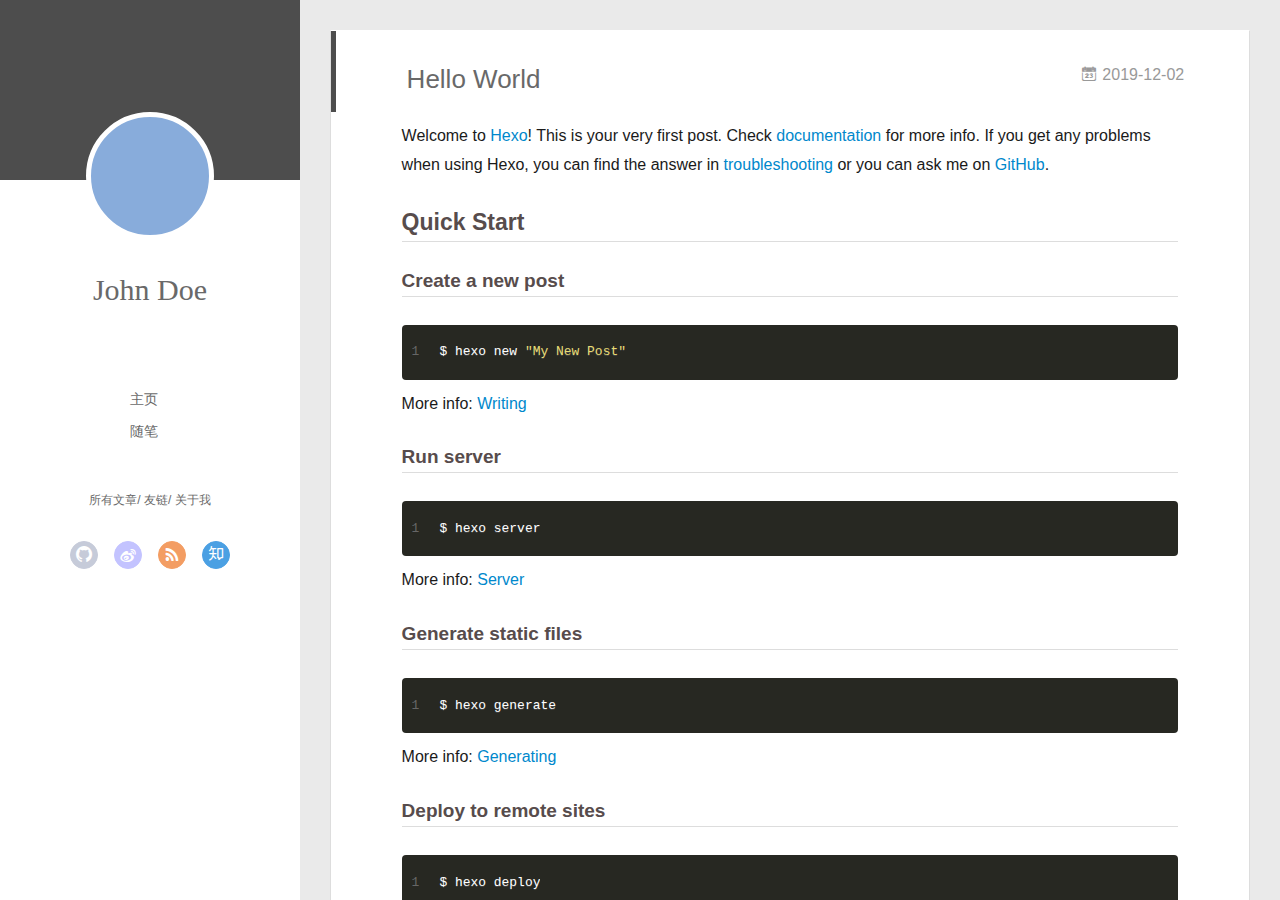
==== index.html @ 0f06572f "Site updated: 2019-12-03 10:53:03" ====
<!DOCTYPE html>
<html>
<head>
  <meta charset="utf-8">
  
  <meta name="renderer" content="webkit">
  <meta http-equiv="X-UA-Compatible" content="IE=edge" >
  <link rel="dns-prefetch" href="https://dgyhh.github.io">
  <title>Hexo</title>
  <meta name="viewport" content="width=device-width, initial-scale=1, maximum-scale=1">
  <meta property="og:type" content="website">
<meta property="og:title" content="Hexo">
<meta property="og:url" content="https:&#x2F;&#x2F;dgyhh.github.io&#x2F;index.html">
<meta property="og:site_name" content="Hexo">
<meta property="og:locale" content="en">
<meta name="twitter:card" content="summary">
  
    <link rel="alternative" href="/atom.xml" title="Hexo" type="application/atom+xml">
  
  
    <link rel="icon" href="/favicon.png">
  
  <link rel="stylesheet" type="text/css" href="/./main.0cf68a.css">
  <style type="text/css">
  
    #container.show {
      background: linear-gradient(200deg,#a0cfe4,#e8c37e);
    }
  </style>
  

  

</head>

<body>
  <div id="container" q-class="show:isCtnShow">
    <canvas id="anm-canvas" class="anm-canvas"></canvas>
    <div class="left-col" q-class="show:isShow">
      
<div class="overlay" style="background: #4d4d4d"></div>
<div class="intrude-less">
	<header id="header" class="inner">
		<a href="/" class="profilepic">
			<img src="" class="js-avatar">
		</a>
		<hgroup>
		  <h1 class="header-author"><a href="/">John Doe</a></h1>
		</hgroup>
		

		<nav class="header-menu">
			<ul>
			
				<li><a href="/">主页</a></li>
	        
				<li><a href="/tags/%E9%9A%8F%E7%AC%94/">随笔</a></li>
	        
			</ul>
		</nav>
		<nav class="header-smart-menu">
    		
    			
    			<a q-on="click: openSlider(e, 'innerArchive')" href="javascript:void(0)" target="_blank" rel="noopener">所有文章</a>
    			
            
    			
    			<a q-on="click: openSlider(e, 'friends')" href="javascript:void(0)" target="_blank" rel="noopener">友链</a>
    			
            
    			
    			<a q-on="click: openSlider(e, 'aboutme')" href="javascript:void(0)" target="_blank" rel="noopener">关于我</a>
    			
            
		</nav>
		<nav class="header-nav">
			<div class="social">
				
					<a class="github" target="_blank" href="#" title="github"><i class="icon-github"></i></a>
		        
					<a class="weibo" target="_blank" href="#" title="weibo"><i class="icon-weibo"></i></a>
		        
					<a class="rss" target="_blank" href="#" title="rss"><i class="icon-rss"></i></a>
		        
					<a class="zhihu" target="_blank" href="#" title="zhihu"><i class="icon-zhihu"></i></a>
		        
			</div>
		</nav>
	</header>		
</div>

    </div>
    <div class="mid-col" q-class="show:isShow,hide:isShow|isFalse">
      
<nav id="mobile-nav">
  	<div class="overlay js-overlay" style="background: #4d4d4d"></div>
	<div class="btnctn js-mobile-btnctn">
  		<div class="slider-trigger list" q-on="click: openSlider(e)"><i class="icon icon-sort"></i></div>
	</div>
	<div class="intrude-less">
		<header id="header" class="inner">
			<div class="profilepic">
				<img src="" class="js-avatar">
			</div>
			<hgroup>
			  <h1 class="header-author js-header-author">John Doe</h1>
			</hgroup>
			
			
			
				
			
				
			
			
			
			<nav class="header-nav">
				<div class="social">
					
						<a class="github" target="_blank" href="#" title="github"><i class="icon-github"></i></a>
			        
						<a class="weibo" target="_blank" href="#" title="weibo"><i class="icon-weibo"></i></a>
			        
						<a class="rss" target="_blank" href="#" title="rss"><i class="icon-rss"></i></a>
			        
						<a class="zhihu" target="_blank" href="#" title="zhihu"><i class="icon-zhihu"></i></a>
			        
				</div>
			</nav>

			<nav class="header-menu js-header-menu">
				<ul style="width: 50%">
				
				
					<li style="width: 50%"><a href="/">主页</a></li>
		        
					<li style="width: 50%"><a href="/tags/%E9%9A%8F%E7%AC%94/">随笔</a></li>
		        
				</ul>
			</nav>
		</header>				
	</div>
	<div class="mobile-mask" style="display:none" q-show="isShow"></div>
</nav>

      <div id="wrapper" class="body-wrap">
        <div class="menu-l">
          <div class="canvas-wrap">
            <canvas data-colors="#eaeaea" data-sectionHeight="100" data-contentId="js-content" id="myCanvas1" class="anm-canvas"></canvas>
          </div>
          <div id="js-content" class="content-ll">
            
  
    <article id="post-hello-world" class="article article-type-post  article-index" itemscope itemprop="blogPost">
  <div class="article-inner">
    
      <header class="article-header">
        
  
    <h1 itemprop="name">
      <a class="article-title" href="/2019/12/02/hello-world/">Hello World</a>
    </h1>
  

        
        <a href="/2019/12/02/hello-world/" class="archive-article-date">
  	<time datetime="2019-12-02T09:55:42.457Z" itemprop="datePublished"><i class="icon-calendar icon"></i>2019-12-02</time>
</a>
        
      </header>
    
    <div class="article-entry" itemprop="articleBody">
      
        <p>Welcome to <a href="https://hexo.io/" target="_blank" rel="noopener">Hexo</a>! This is your very first post. Check <a href="https://hexo.io/docs/" target="_blank" rel="noopener">documentation</a> for more info. If you get any problems when using Hexo, you can find the answer in <a href="https://hexo.io/docs/troubleshooting.html" target="_blank" rel="noopener">troubleshooting</a> or you can ask me on <a href="https://github.com/hexojs/hexo/issues" target="_blank" rel="noopener">GitHub</a>.</p>
<h2 id="Quick-Start"><a href="#Quick-Start" class="headerlink" title="Quick Start"></a>Quick Start</h2><h3 id="Create-a-new-post"><a href="#Create-a-new-post" class="headerlink" title="Create a new post"></a>Create a new post</h3><figure class="highlight bash"><table><tr><td class="gutter"><pre><span class="line">1</span></pre></td><td class="code"><pre><span class="line">$ hexo new <span class="string">"My New Post"</span></span></pre></td></tr></table></figure>

<p>More info: <a href="https://hexo.io/docs/writing.html" target="_blank" rel="noopener">Writing</a></p>
<h3 id="Run-server"><a href="#Run-server" class="headerlink" title="Run server"></a>Run server</h3><figure class="highlight bash"><table><tr><td class="gutter"><pre><span class="line">1</span></pre></td><td class="code"><pre><span class="line">$ hexo server</span></pre></td></tr></table></figure>

<p>More info: <a href="https://hexo.io/docs/server.html" target="_blank" rel="noopener">Server</a></p>
<h3 id="Generate-static-files"><a href="#Generate-static-files" class="headerlink" title="Generate static files"></a>Generate static files</h3><figure class="highlight bash"><table><tr><td class="gutter"><pre><span class="line">1</span></pre></td><td class="code"><pre><span class="line">$ hexo generate</span></pre></td></tr></table></figure>

<p>More info: <a href="https://hexo.io/docs/generating.html" target="_blank" rel="noopener">Generating</a></p>
<h3 id="Deploy-to-remote-sites"><a href="#Deploy-to-remote-sites" class="headerlink" title="Deploy to remote sites"></a>Deploy to remote sites</h3><figure class="highlight bash"><table><tr><td class="gutter"><pre><span class="line">1</span></pre></td><td class="code"><pre><span class="line">$ hexo deploy</span></pre></td></tr></table></figure>

<p>More info: <a href="https://hexo.io/docs/one-command-deployment.html" target="_blank" rel="noopener">Deployment</a></p>

      

      
    </div>
    <div class="article-info article-info-index">
      
      
      

      
        <p class="article-more-link">
          <a class="article-more-a" href="/2019/12/02/hello-world/">展开全文 >></a>
        </p>
      

      
      <div class="clearfix"></div>
    </div>
  </div>
</article>

<aside class="wrap-side-operation">
    <div class="mod-side-operation">
        
        <div class="jump-container" id="js-jump-container" style="display:none;">
            <a href="javascript:void(0)" target="_blank" rel="noopener" class="mod-side-operation__jump-to-top">
                <i class="icon-font icon-back"></i>
            </a>
            <div id="js-jump-plan-container" class="jump-plan-container" style="top: -11px;">
                <i class="icon-font icon-plane jump-plane"></i>
            </div>
        </div>
        
        
    </div>
</aside>




  
  


          </div>
        </div>
      </div>
      <footer id="footer">
  <div class="outer">
    <div id="footer-info">
    	<div class="footer-left">
    		&copy; 2019 John Doe
    	</div>
      	<div class="footer-right">
      		<a href="http://hexo.io/" target="_blank">Hexo</a>  Theme <a href="https://github.com/litten/hexo-theme-yilia" target="_blank">Yilia</a> by Litten
      	</div>
    </div>
  </div>
</footer>
    </div>
    <script>
	var yiliaConfig = {
		mathjax: false,
		isHome: true,
		isPost: false,
		isArchive: false,
		isTag: false,
		isCategory: false,
		open_in_new: false,
		toc_hide_index: true,
		root: "/",
		innerArchive: true,
		showTags: false
	}
</script>

<script>!function(t){function n(e){if(r[e])return r[e].exports;var i=r[e]={exports:{},id:e,loaded:!1};return t[e].call(i.exports,i,i.exports,n),i.loaded=!0,i.exports}var r={};n.m=t,n.c=r,n.p="./",n(0)}([function(t,n,r){r(195),t.exports=r(191)},function(t,n,r){var e=r(3),i=r(52),o=r(27),u=r(28),c=r(53),f="prototype",a=function(t,n,r){var s,l,h,v,p=t&a.F,d=t&a.G,y=t&a.S,g=t&a.P,b=t&a.B,m=d?e:y?e[n]||(e[n]={}):(e[n]||{})[f],x=d?i:i[n]||(i[n]={}),w=x[f]||(x[f]={});d&&(r=n);for(s in r)l=!p&&m&&void 0!==m[s],h=(l?m:r)[s],v=b&&l?c(h,e):g&&"function"==typeof h?c(Function.call,h):h,m&&u(m,s,h,t&a.U),x[s]!=h&&o(x,s,v),g&&w[s]!=h&&(w[s]=h)};e.core=i,a.F=1,a.G=2,a.S=4,a.P=8,a.B=16,a.W=32,a.U=64,a.R=128,t.exports=a},function(t,n,r){var e=r(6);t.exports=function(t){if(!e(t))throw TypeError(t+" is not an object!");return t}},function(t,n){var r=t.exports="undefined"!=typeof window&&window.Math==Math?window:"undefined"!=typeof self&&self.Math==Math?self:Function("return this")();"number"==typeof __g&&(__g=r)},function(t,n){t.exports=function(t){try{return!!t()}catch(t){return!0}}},function(t,n){var r=t.exports="undefined"!=typeof window&&window.Math==Math?window:"undefined"!=typeof self&&self.Math==Math?self:Function("return this")();"number"==typeof __g&&(__g=r)},function(t,n){t.exports=function(t){return"object"==typeof t?null!==t:"function"==typeof t}},function(t,n,r){var e=r(126)("wks"),i=r(76),o=r(3).Symbol,u="function"==typeof o;(t.exports=function(t){return e[t]||(e[t]=u&&o[t]||(u?o:i)("Symbol."+t))}).store=e},function(t,n){var r={}.hasOwnProperty;t.exports=function(t,n){return r.call(t,n)}},function(t,n,r){var e=r(94),i=r(33);t.exports=function(t){return e(i(t))}},function(t,n,r){t.exports=!r(4)(function(){return 7!=Object.defineProperty({},"a",{get:function(){return 7}}).a})},function(t,n,r){var e=r(2),i=r(167),o=r(50),u=Object.defineProperty;n.f=r(10)?Object.defineProperty:function(t,n,r){if(e(t),n=o(n,!0),e(r),i)try{return u(t,n,r)}catch(t){}if("get"in r||"set"in r)throw TypeError("Accessors not supported!");return"value"in r&&(t[n]=r.value),t}},function(t,n,r){t.exports=!r(18)(function(){return 7!=Object.defineProperty({},"a",{get:function(){return 7}}).a})},function(t,n,r){var e=r(14),i=r(22);t.exports=r(12)?function(t,n,r){return e.f(t,n,i(1,r))}:function(t,n,r){return t[n]=r,t}},function(t,n,r){var e=r(20),i=r(58),o=r(42),u=Object.defineProperty;n.f=r(12)?Object.defineProperty:function(t,n,r){if(e(t),n=o(n,!0),e(r),i)try{return u(t,n,r)}catch(t){}if("get"in r||"set"in r)throw TypeError("Accessors not supported!");return"value"in r&&(t[n]=r.value),t}},function(t,n,r){var e=r(40)("wks"),i=r(23),o=r(5).Symbol,u="function"==typeof o;(t.exports=function(t){return e[t]||(e[t]=u&&o[t]||(u?o:i)("Symbol."+t))}).store=e},function(t,n,r){var e=r(67),i=Math.min;t.exports=function(t){return t>0?i(e(t),9007199254740991):0}},function(t,n,r){var e=r(46);t.exports=function(t){return Object(e(t))}},function(t,n){t.exports=function(t){try{return!!t()}catch(t){return!0}}},function(t,n,r){var e=r(63),i=r(34);t.exports=Object.keys||function(t){return e(t,i)}},function(t,n,r){var e=r(21);t.exports=function(t){if(!e(t))throw TypeError(t+" is not an object!");return t}},function(t,n){t.exports=function(t){return"object"==typeof t?null!==t:"function"==typeof t}},function(t,n){t.exports=function(t,n){return{enumerable:!(1&t),configurable:!(2&t),writable:!(4&t),value:n}}},function(t,n){var r=0,e=Math.random();t.exports=function(t){return"Symbol(".concat(void 0===t?"":t,")_",(++r+e).toString(36))}},function(t,n){var r={}.hasOwnProperty;t.exports=function(t,n){return r.call(t,n)}},function(t,n){var r=t.exports={version:"2.4.0"};"number"==typeof __e&&(__e=r)},function(t,n){t.exports=function(t){if("function"!=typeof t)throw TypeError(t+" is not a function!");return t}},function(t,n,r){var e=r(11),i=r(66);t.exports=r(10)?function(t,n,r){return e.f(t,n,i(1,r))}:function(t,n,r){return t[n]=r,t}},function(t,n,r){var e=r(3),i=r(27),o=r(24),u=r(76)("src"),c="toString",f=Function[c],a=(""+f).split(c);r(52).inspectSource=function(t){return f.call(t)},(t.exports=function(t,n,r,c){var f="function"==typeof r;f&&(o(r,"name")||i(r,"name",n)),t[n]!==r&&(f&&(o(r,u)||i(r,u,t[n]?""+t[n]:a.join(String(n)))),t===e?t[n]=r:c?t[n]?t[n]=r:i(t,n,r):(delete t[n],i(t,n,r)))})(Function.prototype,c,function(){return"function"==typeof this&&this[u]||f.call(this)})},function(t,n,r){var e=r(1),i=r(4),o=r(46),u=function(t,n,r,e){var i=String(o(t)),u="<"+n;return""!==r&&(u+=" "+r+'="'+String(e).replace(/"/g,"&quot;")+'"'),u+">"+i+"</"+n+">"};t.exports=function(t,n){var r={};r[t]=n(u),e(e.P+e.F*i(function(){var n=""[t]('"');return n!==n.toLowerCase()||n.split('"').length>3}),"String",r)}},function(t,n,r){var e=r(115),i=r(46);t.exports=function(t){return e(i(t))}},function(t,n,r){var e=r(116),i=r(66),o=r(30),u=r(50),c=r(24),f=r(167),a=Object.getOwnPropertyDescriptor;n.f=r(10)?a:function(t,n){if(t=o(t),n=u(n,!0),f)try{return a(t,n)}catch(t){}if(c(t,n))return i(!e.f.call(t,n),t[n])}},function(t,n,r){var e=r(24),i=r(17),o=r(145)("IE_PROTO"),u=Object.prototype;t.exports=Object.getPrototypeOf||function(t){return t=i(t),e(t,o)?t[o]:"function"==typeof t.constructor&&t instanceof t.constructor?t.constructor.prototype:t instanceof Object?u:null}},function(t,n){t.exports=function(t){if(void 0==t)throw TypeError("Can't call method on  "+t);return t}},function(t,n){t.exports="constructor,hasOwnProperty,isPrototypeOf,propertyIsEnumerable,toLocaleString,toString,valueOf".split(",")},function(t,n){t.exports={}},function(t,n){t.exports=!0},function(t,n){n.f={}.propertyIsEnumerable},function(t,n,r){var e=r(14).f,i=r(8),o=r(15)("toStringTag");t.exports=function(t,n,r){t&&!i(t=r?t:t.prototype,o)&&e(t,o,{configurable:!0,value:n})}},function(t,n,r){var e=r(40)("keys"),i=r(23);t.exports=function(t){return e[t]||(e[t]=i(t))}},function(t,n,r){var e=r(5),i="__core-js_shared__",o=e[i]||(e[i]={});t.exports=function(t){return o[t]||(o[t]={})}},function(t,n){var r=Math.ceil,e=Math.floor;t.exports=function(t){return isNaN(t=+t)?0:(t>0?e:r)(t)}},function(t,n,r){var e=r(21);t.exports=function(t,n){if(!e(t))return t;var r,i;if(n&&"function"==typeof(r=t.toString)&&!e(i=r.call(t)))return i;if("function"==typeof(r=t.valueOf)&&!e(i=r.call(t)))return i;if(!n&&"function"==typeof(r=t.toString)&&!e(i=r.call(t)))return i;throw TypeError("Can't convert object to primitive value")}},function(t,n,r){var e=r(5),i=r(25),o=r(36),u=r(44),c=r(14).f;t.exports=function(t){var n=i.Symbol||(i.Symbol=o?{}:e.Symbol||{});"_"==t.charAt(0)||t in n||c(n,t,{value:u.f(t)})}},function(t,n,r){n.f=r(15)},function(t,n){var r={}.toString;t.exports=function(t){return r.call(t).slice(8,-1)}},function(t,n){t.exports=function(t){if(void 0==t)throw TypeError("Can't call method on  "+t);return t}},function(t,n,r){var e=r(4);t.exports=function(t,n){return!!t&&e(function(){n?t.call(null,function(){},1):t.call(null)})}},function(t,n,r){var e=r(53),i=r(115),o=r(17),u=r(16),c=r(203);t.exports=function(t,n){var r=1==t,f=2==t,a=3==t,s=4==t,l=6==t,h=5==t||l,v=n||c;return function(n,c,p){for(var d,y,g=o(n),b=i(g),m=e(c,p,3),x=u(b.length),w=0,S=r?v(n,x):f?v(n,0):void 0;x>w;w++)if((h||w in b)&&(d=b[w],y=m(d,w,g),t))if(r)S[w]=y;else if(y)switch(t){case 3:return!0;case 5:return d;case 6:return w;case 2:S.push(d)}else if(s)return!1;return l?-1:a||s?s:S}}},function(t,n,r){var e=r(1),i=r(52),o=r(4);t.exports=function(t,n){var r=(i.Object||{})[t]||Object[t],u={};u[t]=n(r),e(e.S+e.F*o(function(){r(1)}),"Object",u)}},function(t,n,r){var e=r(6);t.exports=function(t,n){if(!e(t))return t;var r,i;if(n&&"function"==typeof(r=t.toString)&&!e(i=r.call(t)))return i;if("function"==typeof(r=t.valueOf)&&!e(i=r.call(t)))return i;if(!n&&"function"==typeof(r=t.toString)&&!e(i=r.call(t)))return i;throw TypeError("Can't convert object to primitive value")}},function(t,n,r){var e=r(5),i=r(25),o=r(91),u=r(13),c="prototype",f=function(t,n,r){var a,s,l,h=t&f.F,v=t&f.G,p=t&f.S,d=t&f.P,y=t&f.B,g=t&f.W,b=v?i:i[n]||(i[n]={}),m=b[c],x=v?e:p?e[n]:(e[n]||{})[c];v&&(r=n);for(a in r)(s=!h&&x&&void 0!==x[a])&&a in b||(l=s?x[a]:r[a],b[a]=v&&"function"!=typeof x[a]?r[a]:y&&s?o(l,e):g&&x[a]==l?function(t){var n=function(n,r,e){if(this instanceof t){switch(arguments.length){case 0:return new t;case 1:return new t(n);case 2:return new t(n,r)}return new t(n,r,e)}return t.apply(this,arguments)};return n[c]=t[c],n}(l):d&&"function"==typeof l?o(Function.call,l):l,d&&((b.virtual||(b.virtual={}))[a]=l,t&f.R&&m&&!m[a]&&u(m,a,l)))};f.F=1,f.G=2,f.S=4,f.P=8,f.B=16,f.W=32,f.U=64,f.R=128,t.exports=f},function(t,n){var r=t.exports={version:"2.4.0"};"number"==typeof __e&&(__e=r)},function(t,n,r){var e=r(26);t.exports=function(t,n,r){if(e(t),void 0===n)return t;switch(r){case 1:return function(r){return t.call(n,r)};case 2:return function(r,e){return t.call(n,r,e)};case 3:return function(r,e,i){return t.call(n,r,e,i)}}return function(){return t.apply(n,arguments)}}},function(t,n,r){var e=r(183),i=r(1),o=r(126)("metadata"),u=o.store||(o.store=new(r(186))),c=function(t,n,r){var i=u.get(t);if(!i){if(!r)return;u.set(t,i=new e)}var o=i.get(n);if(!o){if(!r)return;i.set(n,o=new e)}return o},f=function(t,n,r){var e=c(n,r,!1);return void 0!==e&&e.has(t)},a=function(t,n,r){var e=c(n,r,!1);return void 0===e?void 0:e.get(t)},s=function(t,n,r,e){c(r,e,!0).set(t,n)},l=function(t,n){var r=c(t,n,!1),e=[];return r&&r.forEach(function(t,n){e.push(n)}),e},h=function(t){return void 0===t||"symbol"==typeof t?t:String(t)},v=function(t){i(i.S,"Reflect",t)};t.exports={store:u,map:c,has:f,get:a,set:s,keys:l,key:h,exp:v}},function(t,n,r){"use strict";if(r(10)){var e=r(69),i=r(3),o=r(4),u=r(1),c=r(127),f=r(152),a=r(53),s=r(68),l=r(66),h=r(27),v=r(73),p=r(67),d=r(16),y=r(75),g=r(50),b=r(24),m=r(180),x=r(114),w=r(6),S=r(17),_=r(137),O=r(70),E=r(32),P=r(71).f,j=r(154),F=r(76),M=r(7),A=r(48),N=r(117),T=r(146),I=r(155),k=r(80),L=r(123),R=r(74),C=r(130),D=r(160),U=r(11),W=r(31),G=U.f,B=W.f,V=i.RangeError,z=i.TypeError,q=i.Uint8Array,K="ArrayBuffer",J="Shared"+K,Y="BYTES_PER_ELEMENT",H="prototype",$=Array[H],X=f.ArrayBuffer,Q=f.DataView,Z=A(0),tt=A(2),nt=A(3),rt=A(4),et=A(5),it=A(6),ot=N(!0),ut=N(!1),ct=I.values,ft=I.keys,at=I.entries,st=$.lastIndexOf,lt=$.reduce,ht=$.reduceRight,vt=$.join,pt=$.sort,dt=$.slice,yt=$.toString,gt=$.toLocaleString,bt=M("iterator"),mt=M("toStringTag"),xt=F("typed_constructor"),wt=F("def_constructor"),St=c.CONSTR,_t=c.TYPED,Ot=c.VIEW,Et="Wrong length!",Pt=A(1,function(t,n){return Tt(T(t,t[wt]),n)}),jt=o(function(){return 1===new q(new Uint16Array([1]).buffer)[0]}),Ft=!!q&&!!q[H].set&&o(function(){new q(1).set({})}),Mt=function(t,n){if(void 0===t)throw z(Et);var r=+t,e=d(t);if(n&&!m(r,e))throw V(Et);return e},At=function(t,n){var r=p(t);if(r<0||r%n)throw V("Wrong offset!");return r},Nt=function(t){if(w(t)&&_t in t)return t;throw z(t+" is not a typed array!")},Tt=function(t,n){if(!(w(t)&&xt in t))throw z("It is not a typed array constructor!");return new t(n)},It=function(t,n){return kt(T(t,t[wt]),n)},kt=function(t,n){for(var r=0,e=n.length,i=Tt(t,e);e>r;)i[r]=n[r++];return i},Lt=function(t,n,r){G(t,n,{get:function(){return this._d[r]}})},Rt=function(t){var n,r,e,i,o,u,c=S(t),f=arguments.length,s=f>1?arguments[1]:void 0,l=void 0!==s,h=j(c);if(void 0!=h&&!_(h)){for(u=h.call(c),e=[],n=0;!(o=u.next()).done;n++)e.push(o.value);c=e}for(l&&f>2&&(s=a(s,arguments[2],2)),n=0,r=d(c.length),i=Tt(this,r);r>n;n++)i[n]=l?s(c[n],n):c[n];return i},Ct=function(){for(var t=0,n=arguments.length,r=Tt(this,n);n>t;)r[t]=arguments[t++];return r},Dt=!!q&&o(function(){gt.call(new q(1))}),Ut=function(){return gt.apply(Dt?dt.call(Nt(this)):Nt(this),arguments)},Wt={copyWithin:function(t,n){return D.call(Nt(this),t,n,arguments.length>2?arguments[2]:void 0)},every:function(t){return rt(Nt(this),t,arguments.length>1?arguments[1]:void 0)},fill:function(t){return C.apply(Nt(this),arguments)},filter:function(t){return It(this,tt(Nt(this),t,arguments.length>1?arguments[1]:void 0))},find:function(t){return et(Nt(this),t,arguments.length>1?arguments[1]:void 0)},findIndex:function(t){return it(Nt(this),t,arguments.length>1?arguments[1]:void 0)},forEach:function(t){Z(Nt(this),t,arguments.length>1?arguments[1]:void 0)},indexOf:function(t){return ut(Nt(this),t,arguments.length>1?arguments[1]:void 0)},includes:function(t){return ot(Nt(this),t,arguments.length>1?arguments[1]:void 0)},join:function(t){return vt.apply(Nt(this),arguments)},lastIndexOf:function(t){return st.apply(Nt(this),arguments)},map:function(t){return Pt(Nt(this),t,arguments.length>1?arguments[1]:void 0)},reduce:function(t){return lt.apply(Nt(this),arguments)},reduceRight:function(t){return ht.apply(Nt(this),arguments)},reverse:function(){for(var t,n=this,r=Nt(n).length,e=Math.floor(r/2),i=0;i<e;)t=n[i],n[i++]=n[--r],n[r]=t;return n},some:function(t){return nt(Nt(this),t,arguments.length>1?arguments[1]:void 0)},sort:function(t){return pt.call(Nt(this),t)},subarray:function(t,n){var r=Nt(this),e=r.length,i=y(t,e);return new(T(r,r[wt]))(r.buffer,r.byteOffset+i*r.BYTES_PER_ELEMENT,d((void 0===n?e:y(n,e))-i))}},Gt=function(t,n){return It(this,dt.call(Nt(this),t,n))},Bt=function(t){Nt(this);var n=At(arguments[1],1),r=this.length,e=S(t),i=d(e.length),o=0;if(i+n>r)throw V(Et);for(;o<i;)this[n+o]=e[o++]},Vt={entries:function(){return at.call(Nt(this))},keys:function(){return ft.call(Nt(this))},values:function(){return ct.call(Nt(this))}},zt=function(t,n){return w(t)&&t[_t]&&"symbol"!=typeof n&&n in t&&String(+n)==String(n)},qt=function(t,n){return zt(t,n=g(n,!0))?l(2,t[n]):B(t,n)},Kt=function(t,n,r){return!(zt(t,n=g(n,!0))&&w(r)&&b(r,"value"))||b(r,"get")||b(r,"set")||r.configurable||b(r,"writable")&&!r.writable||b(r,"enumerable")&&!r.enumerable?G(t,n,r):(t[n]=r.value,t)};St||(W.f=qt,U.f=Kt),u(u.S+u.F*!St,"Object",{getOwnPropertyDescriptor:qt,defineProperty:Kt}),o(function(){yt.call({})})&&(yt=gt=function(){return vt.call(this)});var Jt=v({},Wt);v(Jt,Vt),h(Jt,bt,Vt.values),v(Jt,{slice:Gt,set:Bt,constructor:function(){},toString:yt,toLocaleString:Ut}),Lt(Jt,"buffer","b"),Lt(Jt,"byteOffset","o"),Lt(Jt,"byteLength","l"),Lt(Jt,"length","e"),G(Jt,mt,{get:function(){return this[_t]}}),t.exports=function(t,n,r,f){f=!!f;var a=t+(f?"Clamped":"")+"Array",l="Uint8Array"!=a,v="get"+t,p="set"+t,y=i[a],g=y||{},b=y&&E(y),m=!y||!c.ABV,S={},_=y&&y[H],j=function(t,r){var e=t._d;return e.v[v](r*n+e.o,jt)},F=function(t,r,e){var i=t._d;f&&(e=(e=Math.round(e))<0?0:e>255?255:255&e),i.v[p](r*n+i.o,e,jt)},M=function(t,n){G(t,n,{get:function(){return j(this,n)},set:function(t){return F(this,n,t)},enumerable:!0})};m?(y=r(function(t,r,e,i){s(t,y,a,"_d");var o,u,c,f,l=0,v=0;if(w(r)){if(!(r instanceof X||(f=x(r))==K||f==J))return _t in r?kt(y,r):Rt.call(y,r);o=r,v=At(e,n);var p=r.byteLength;if(void 0===i){if(p%n)throw V(Et);if((u=p-v)<0)throw V(Et)}else if((u=d(i)*n)+v>p)throw V(Et);c=u/n}else c=Mt(r,!0),u=c*n,o=new X(u);for(h(t,"_d",{b:o,o:v,l:u,e:c,v:new Q(o)});l<c;)M(t,l++)}),_=y[H]=O(Jt),h(_,"constructor",y)):L(function(t){new y(null),new y(t)},!0)||(y=r(function(t,r,e,i){s(t,y,a);var o;return w(r)?r instanceof X||(o=x(r))==K||o==J?void 0!==i?new g(r,At(e,n),i):void 0!==e?new g(r,At(e,n)):new g(r):_t in r?kt(y,r):Rt.call(y,r):new g(Mt(r,l))}),Z(b!==Function.prototype?P(g).concat(P(b)):P(g),function(t){t in y||h(y,t,g[t])}),y[H]=_,e||(_.constructor=y));var A=_[bt],N=!!A&&("values"==A.name||void 0==A.name),T=Vt.values;h(y,xt,!0),h(_,_t,a),h(_,Ot,!0),h(_,wt,y),(f?new y(1)[mt]==a:mt in _)||G(_,mt,{get:function(){return a}}),S[a]=y,u(u.G+u.W+u.F*(y!=g),S),u(u.S,a,{BYTES_PER_ELEMENT:n,from:Rt,of:Ct}),Y in _||h(_,Y,n),u(u.P,a,Wt),R(a),u(u.P+u.F*Ft,a,{set:Bt}),u(u.P+u.F*!N,a,Vt),u(u.P+u.F*(_.toString!=yt),a,{toString:yt}),u(u.P+u.F*o(function(){new y(1).slice()}),a,{slice:Gt}),u(u.P+u.F*(o(function(){return[1,2].toLocaleString()!=new y([1,2]).toLocaleString()})||!o(function(){_.toLocaleString.call([1,2])})),a,{toLocaleString:Ut}),k[a]=N?A:T,e||N||h(_,bt,T)}}else t.exports=function(){}},function(t,n){var r={}.toString;t.exports=function(t){return r.call(t).slice(8,-1)}},function(t,n,r){var e=r(21),i=r(5).document,o=e(i)&&e(i.createElement);t.exports=function(t){return o?i.createElement(t):{}}},function(t,n,r){t.exports=!r(12)&&!r(18)(function(){return 7!=Object.defineProperty(r(57)("div"),"a",{get:function(){return 7}}).a})},function(t,n,r){"use strict";var e=r(36),i=r(51),o=r(64),u=r(13),c=r(8),f=r(35),a=r(96),s=r(38),l=r(103),h=r(15)("iterator"),v=!([].keys&&"next"in[].keys()),p="keys",d="values",y=function(){return this};t.exports=function(t,n,r,g,b,m,x){a(r,n,g);var w,S,_,O=function(t){if(!v&&t in F)return F[t];switch(t){case p:case d:return function(){return new r(this,t)}}return function(){return new r(this,t)}},E=n+" Iterator",P=b==d,j=!1,F=t.prototype,M=F[h]||F["@@iterator"]||b&&F[b],A=M||O(b),N=b?P?O("entries"):A:void 0,T="Array"==n?F.entries||M:M;if(T&&(_=l(T.call(new t)))!==Object.prototype&&(s(_,E,!0),e||c(_,h)||u(_,h,y)),P&&M&&M.name!==d&&(j=!0,A=function(){return M.call(this)}),e&&!x||!v&&!j&&F[h]||u(F,h,A),f[n]=A,f[E]=y,b)if(w={values:P?A:O(d),keys:m?A:O(p),entries:N},x)for(S in w)S in F||o(F,S,w[S]);else i(i.P+i.F*(v||j),n,w);return w}},function(t,n,r){var e=r(20),i=r(100),o=r(34),u=r(39)("IE_PROTO"),c=function(){},f="prototype",a=function(){var t,n=r(57)("iframe"),e=o.length;for(n.style.display="none",r(93).appendChild(n),n.src="javascript:",t=n.contentWindow.document,t.open(),t.write("<script>document.F=Object<\/script>"),t.close(),a=t.F;e--;)delete a[f][o[e]];return a()};t.exports=Object.create||function(t,n){var r;return null!==t?(c[f]=e(t),r=new c,c[f]=null,r[u]=t):r=a(),void 0===n?r:i(r,n)}},function(t,n,r){var e=r(63),i=r(34).concat("length","prototype");n.f=Object.getOwnPropertyNames||function(t){return e(t,i)}},function(t,n){n.f=Object.getOwnPropertySymbols},function(t,n,r){var e=r(8),i=r(9),o=r(90)(!1),u=r(39)("IE_PROTO");t.exports=function(t,n){var r,c=i(t),f=0,a=[];for(r in c)r!=u&&e(c,r)&&a.push(r);for(;n.length>f;)e(c,r=n[f++])&&(~o(a,r)||a.push(r));return a}},function(t,n,r){t.exports=r(13)},function(t,n,r){var e=r(76)("meta"),i=r(6),o=r(24),u=r(11).f,c=0,f=Object.isExtensible||function(){return!0},a=!r(4)(function(){return f(Object.preventExtensions({}))}),s=function(t){u(t,e,{value:{i:"O"+ ++c,w:{}}})},l=function(t,n){if(!i(t))return"symbol"==typeof t?t:("string"==typeof t?"S":"P")+t;if(!o(t,e)){if(!f(t))return"F";if(!n)return"E";s(t)}return t[e].i},h=function(t,n){if(!o(t,e)){if(!f(t))return!0;if(!n)return!1;s(t)}return t[e].w},v=function(t){return a&&p.NEED&&f(t)&&!o(t,e)&&s(t),t},p=t.exports={KEY:e,NEED:!1,fastKey:l,getWeak:h,onFreeze:v}},function(t,n){t.exports=function(t,n){return{enumerable:!(1&t),configurable:!(2&t),writable:!(4&t),value:n}}},function(t,n){var r=Math.ceil,e=Math.floor;t.exports=function(t){return isNaN(t=+t)?0:(t>0?e:r)(t)}},function(t,n){t.exports=function(t,n,r,e){if(!(t instanceof n)||void 0!==e&&e in t)throw TypeError(r+": incorrect invocation!");return t}},function(t,n){t.exports=!1},function(t,n,r){var e=r(2),i=r(173),o=r(133),u=r(145)("IE_PROTO"),c=function(){},f="prototype",a=function(){var t,n=r(132)("iframe"),e=o.length;for(n.style.display="none",r(135).appendChild(n),n.src="javascript:",t=n.contentWindow.document,t.open(),t.write("<script>document.F=Object<\/script>"),t.close(),a=t.F;e--;)delete a[f][o[e]];return a()};t.exports=Object.create||function(t,n){var r;return null!==t?(c[f]=e(t),r=new c,c[f]=null,r[u]=t):r=a(),void 0===n?r:i(r,n)}},function(t,n,r){var e=r(175),i=r(133).concat("length","prototype");n.f=Object.getOwnPropertyNames||function(t){return e(t,i)}},function(t,n,r){var e=r(175),i=r(133);t.exports=Object.keys||function(t){return e(t,i)}},function(t,n,r){var e=r(28);t.exports=function(t,n,r){for(var i in n)e(t,i,n[i],r);return t}},function(t,n,r){"use strict";var e=r(3),i=r(11),o=r(10),u=r(7)("species");t.exports=function(t){var n=e[t];o&&n&&!n[u]&&i.f(n,u,{configurable:!0,get:function(){return this}})}},function(t,n,r){var e=r(67),i=Math.max,o=Math.min;t.exports=function(t,n){return t=e(t),t<0?i(t+n,0):o(t,n)}},function(t,n){var r=0,e=Math.random();t.exports=function(t){return"Symbol(".concat(void 0===t?"":t,")_",(++r+e).toString(36))}},function(t,n,r){var e=r(33);t.exports=function(t){return Object(e(t))}},function(t,n,r){var e=r(7)("unscopables"),i=Array.prototype;void 0==i[e]&&r(27)(i,e,{}),t.exports=function(t){i[e][t]=!0}},function(t,n,r){var e=r(53),i=r(169),o=r(137),u=r(2),c=r(16),f=r(154),a={},s={},n=t.exports=function(t,n,r,l,h){var v,p,d,y,g=h?function(){return t}:f(t),b=e(r,l,n?2:1),m=0;if("function"!=typeof g)throw TypeError(t+" is not iterable!");if(o(g)){for(v=c(t.length);v>m;m++)if((y=n?b(u(p=t[m])[0],p[1]):b(t[m]))===a||y===s)return y}else for(d=g.call(t);!(p=d.next()).done;)if((y=i(d,b,p.value,n))===a||y===s)return y};n.BREAK=a,n.RETURN=s},function(t,n){t.exports={}},function(t,n,r){var e=r(11).f,i=r(24),o=r(7)("toStringTag");t.exports=function(t,n,r){t&&!i(t=r?t:t.prototype,o)&&e(t,o,{configurable:!0,value:n})}},function(t,n,r){var e=r(1),i=r(46),o=r(4),u=r(150),c="["+u+"]",f="​",a=RegExp("^"+c+c+"*"),s=RegExp(c+c+"*$"),l=function(t,n,r){var i={},c=o(function(){return!!u[t]()||f[t]()!=f}),a=i[t]=c?n(h):u[t];r&&(i[r]=a),e(e.P+e.F*c,"String",i)},h=l.trim=function(t,n){return t=String(i(t)),1&n&&(t=t.replace(a,"")),2&n&&(t=t.replace(s,"")),t};t.exports=l},function(t,n,r){t.exports={default:r(86),__esModule:!0}},function(t,n,r){t.exports={default:r(87),__esModule:!0}},function(t,n,r){"use strict";function e(t){return t&&t.__esModule?t:{default:t}}n.__esModule=!0;var i=r(84),o=e(i),u=r(83),c=e(u),f="function"==typeof c.default&&"symbol"==typeof o.default?function(t){return typeof t}:function(t){return t&&"function"==typeof c.default&&t.constructor===c.default&&t!==c.default.prototype?"symbol":typeof t};n.default="function"==typeof c.default&&"symbol"===f(o.default)?function(t){return void 0===t?"undefined":f(t)}:function(t){return t&&"function"==typeof c.default&&t.constructor===c.default&&t!==c.default.prototype?"symbol":void 0===t?"undefined":f(t)}},function(t,n,r){r(110),r(108),r(111),r(112),t.exports=r(25).Symbol},function(t,n,r){r(109),r(113),t.exports=r(44).f("iterator")},function(t,n){t.exports=function(t){if("function"!=typeof t)throw TypeError(t+" is not a function!");return t}},function(t,n){t.exports=function(){}},function(t,n,r){var e=r(9),i=r(106),o=r(105);t.exports=function(t){return function(n,r,u){var c,f=e(n),a=i(f.length),s=o(u,a);if(t&&r!=r){for(;a>s;)if((c=f[s++])!=c)return!0}else for(;a>s;s++)if((t||s in f)&&f[s]===r)return t||s||0;return!t&&-1}}},function(t,n,r){var e=r(88);t.exports=function(t,n,r){if(e(t),void 0===n)return t;switch(r){case 1:return function(r){return t.call(n,r)};case 2:return function(r,e){return t.call(n,r,e)};case 3:return function(r,e,i){return t.call(n,r,e,i)}}return function(){return t.apply(n,arguments)}}},function(t,n,r){var e=r(19),i=r(62),o=r(37);t.exports=function(t){var n=e(t),r=i.f;if(r)for(var u,c=r(t),f=o.f,a=0;c.length>a;)f.call(t,u=c[a++])&&n.push(u);return n}},function(t,n,r){t.exports=r(5).document&&document.documentElement},function(t,n,r){var e=r(56);t.exports=Object("z").propertyIsEnumerable(0)?Object:function(t){return"String"==e(t)?t.split(""):Object(t)}},function(t,n,r){var e=r(56);t.exports=Array.isArray||function(t){return"Array"==e(t)}},function(t,n,r){"use strict";var e=r(60),i=r(22),o=r(38),u={};r(13)(u,r(15)("iterator"),function(){return this}),t.exports=function(t,n,r){t.prototype=e(u,{next:i(1,r)}),o(t,n+" Iterator")}},function(t,n){t.exports=function(t,n){return{value:n,done:!!t}}},function(t,n,r){var e=r(19),i=r(9);t.exports=function(t,n){for(var r,o=i(t),u=e(o),c=u.length,f=0;c>f;)if(o[r=u[f++]]===n)return r}},function(t,n,r){var e=r(23)("meta"),i=r(21),o=r(8),u=r(14).f,c=0,f=Object.isExtensible||function(){return!0},a=!r(18)(function(){return f(Object.preventExtensions({}))}),s=function(t){u(t,e,{value:{i:"O"+ ++c,w:{}}})},l=function(t,n){if(!i(t))return"symbol"==typeof t?t:("string"==typeof t?"S":"P")+t;if(!o(t,e)){if(!f(t))return"F";if(!n)return"E";s(t)}return t[e].i},h=function(t,n){if(!o(t,e)){if(!f(t))return!0;if(!n)return!1;s(t)}return t[e].w},v=function(t){return a&&p.NEED&&f(t)&&!o(t,e)&&s(t),t},p=t.exports={KEY:e,NEED:!1,fastKey:l,getWeak:h,onFreeze:v}},function(t,n,r){var e=r(14),i=r(20),o=r(19);t.exports=r(12)?Object.defineProperties:function(t,n){i(t);for(var r,u=o(n),c=u.length,f=0;c>f;)e.f(t,r=u[f++],n[r]);return t}},function(t,n,r){var e=r(37),i=r(22),o=r(9),u=r(42),c=r(8),f=r(58),a=Object.getOwnPropertyDescriptor;n.f=r(12)?a:function(t,n){if(t=o(t),n=u(n,!0),f)try{return a(t,n)}catch(t){}if(c(t,n))return i(!e.f.call(t,n),t[n])}},function(t,n,r){var e=r(9),i=r(61).f,o={}.toString,u="object"==typeof window&&window&&Object.getOwnPropertyNames?Object.getOwnPropertyNames(window):[],c=function(t){try{return i(t)}catch(t){return u.slice()}};t.exports.f=function(t){return u&&"[object Window]"==o.call(t)?c(t):i(e(t))}},function(t,n,r){var e=r(8),i=r(77),o=r(39)("IE_PROTO"),u=Object.prototype;t.exports=Object.getPrototypeOf||function(t){return t=i(t),e(t,o)?t[o]:"function"==typeof t.constructor&&t instanceof t.constructor?t.constructor.prototype:t instanceof Object?u:null}},function(t,n,r){var e=r(41),i=r(33);t.exports=function(t){return function(n,r){var o,u,c=String(i(n)),f=e(r),a=c.length;return f<0||f>=a?t?"":void 0:(o=c.charCodeAt(f),o<55296||o>56319||f+1===a||(u=c.charCodeAt(f+1))<56320||u>57343?t?c.charAt(f):o:t?c.slice(f,f+2):u-56320+(o-55296<<10)+65536)}}},function(t,n,r){var e=r(41),i=Math.max,o=Math.min;t.exports=function(t,n){return t=e(t),t<0?i(t+n,0):o(t,n)}},function(t,n,r){var e=r(41),i=Math.min;t.exports=function(t){return t>0?i(e(t),9007199254740991):0}},function(t,n,r){"use strict";var e=r(89),i=r(97),o=r(35),u=r(9);t.exports=r(59)(Array,"Array",function(t,n){this._t=u(t),this._i=0,this._k=n},function(){var t=this._t,n=this._k,r=this._i++;return!t||r>=t.length?(this._t=void 0,i(1)):"keys"==n?i(0,r):"values"==n?i(0,t[r]):i(0,[r,t[r]])},"values"),o.Arguments=o.Array,e("keys"),e("values"),e("entries")},function(t,n){},function(t,n,r){"use strict";var e=r(104)(!0);r(59)(String,"String",function(t){this._t=String(t),this._i=0},function(){var t,n=this._t,r=this._i;return r>=n.length?{value:void 0,done:!0}:(t=e(n,r),this._i+=t.length,{value:t,done:!1})})},function(t,n,r){"use strict";var e=r(5),i=r(8),o=r(12),u=r(51),c=r(64),f=r(99).KEY,a=r(18),s=r(40),l=r(38),h=r(23),v=r(15),p=r(44),d=r(43),y=r(98),g=r(92),b=r(95),m=r(20),x=r(9),w=r(42),S=r(22),_=r(60),O=r(102),E=r(101),P=r(14),j=r(19),F=E.f,M=P.f,A=O.f,N=e.Symbol,T=e.JSON,I=T&&T.stringify,k="prototype",L=v("_hidden"),R=v("toPrimitive"),C={}.propertyIsEnumerable,D=s("symbol-registry"),U=s("symbols"),W=s("op-symbols"),G=Object[k],B="function"==typeof N,V=e.QObject,z=!V||!V[k]||!V[k].findChild,q=o&&a(function(){return 7!=_(M({},"a",{get:function(){return M(this,"a",{value:7}).a}})).a})?function(t,n,r){var e=F(G,n);e&&delete G[n],M(t,n,r),e&&t!==G&&M(G,n,e)}:M,K=function(t){var n=U[t]=_(N[k]);return n._k=t,n},J=B&&"symbol"==typeof N.iterator?function(t){return"symbol"==typeof t}:function(t){return t instanceof N},Y=function(t,n,r){return t===G&&Y(W,n,r),m(t),n=w(n,!0),m(r),i(U,n)?(r.enumerable?(i(t,L)&&t[L][n]&&(t[L][n]=!1),r=_(r,{enumerable:S(0,!1)})):(i(t,L)||M(t,L,S(1,{})),t[L][n]=!0),q(t,n,r)):M(t,n,r)},H=function(t,n){m(t);for(var r,e=g(n=x(n)),i=0,o=e.length;o>i;)Y(t,r=e[i++],n[r]);return t},$=function(t,n){return void 0===n?_(t):H(_(t),n)},X=function(t){var n=C.call(this,t=w(t,!0));return!(this===G&&i(U,t)&&!i(W,t))&&(!(n||!i(this,t)||!i(U,t)||i(this,L)&&this[L][t])||n)},Q=function(t,n){if(t=x(t),n=w(n,!0),t!==G||!i(U,n)||i(W,n)){var r=F(t,n);return!r||!i(U,n)||i(t,L)&&t[L][n]||(r.enumerable=!0),r}},Z=function(t){for(var n,r=A(x(t)),e=[],o=0;r.length>o;)i(U,n=r[o++])||n==L||n==f||e.push(n);return e},tt=function(t){for(var n,r=t===G,e=A(r?W:x(t)),o=[],u=0;e.length>u;)!i(U,n=e[u++])||r&&!i(G,n)||o.push(U[n]);return o};B||(N=function(){if(this instanceof N)throw TypeError("Symbol is not a constructor!");var t=h(arguments.length>0?arguments[0]:void 0),n=function(r){this===G&&n.call(W,r),i(this,L)&&i(this[L],t)&&(this[L][t]=!1),q(this,t,S(1,r))};return o&&z&&q(G,t,{configurable:!0,set:n}),K(t)},c(N[k],"toString",function(){return this._k}),E.f=Q,P.f=Y,r(61).f=O.f=Z,r(37).f=X,r(62).f=tt,o&&!r(36)&&c(G,"propertyIsEnumerable",X,!0),p.f=function(t){return K(v(t))}),u(u.G+u.W+u.F*!B,{Symbol:N});for(var nt="hasInstance,isConcatSpreadable,iterator,match,replace,search,species,split,toPrimitive,toStringTag,unscopables".split(","),rt=0;nt.length>rt;)v(nt[rt++]);for(var nt=j(v.store),rt=0;nt.length>rt;)d(nt[rt++]);u(u.S+u.F*!B,"Symbol",{for:function(t){return i(D,t+="")?D[t]:D[t]=N(t)},keyFor:function(t){if(J(t))return y(D,t);throw TypeError(t+" is not a symbol!")},useSetter:function(){z=!0},useSimple:function(){z=!1}}),u(u.S+u.F*!B,"Object",{create:$,defineProperty:Y,defineProperties:H,getOwnPropertyDescriptor:Q,getOwnPropertyNames:Z,getOwnPropertySymbols:tt}),T&&u(u.S+u.F*(!B||a(function(){var t=N();return"[null]"!=I([t])||"{}"!=I({a:t})||"{}"!=I(Object(t))})),"JSON",{stringify:function(t){if(void 0!==t&&!J(t)){for(var n,r,e=[t],i=1;arguments.length>i;)e.push(arguments[i++]);return n=e[1],"function"==typeof n&&(r=n),!r&&b(n)||(n=function(t,n){if(r&&(n=r.call(this,t,n)),!J(n))return n}),e[1]=n,I.apply(T,e)}}}),N[k][R]||r(13)(N[k],R,N[k].valueOf),l(N,"Symbol"),l(Math,"Math",!0),l(e.JSON,"JSON",!0)},function(t,n,r){r(43)("asyncIterator")},function(t,n,r){r(43)("observable")},function(t,n,r){r(107);for(var e=r(5),i=r(13),o=r(35),u=r(15)("toStringTag"),c=["NodeList","DOMTokenList","MediaList","StyleSheetList","CSSRuleList"],f=0;f<5;f++){var a=c[f],s=e[a],l=s&&s.prototype;l&&!l[u]&&i(l,u,a),o[a]=o.Array}},function(t,n,r){var e=r(45),i=r(7)("toStringTag"),o="Arguments"==e(function(){return arguments}()),u=function(t,n){try{return t[n]}catch(t){}};t.exports=function(t){var n,r,c;return void 0===t?"Undefined":null===t?"Null":"string"==typeof(r=u(n=Object(t),i))?r:o?e(n):"Object"==(c=e(n))&&"function"==typeof n.callee?"Arguments":c}},function(t,n,r){var e=r(45);t.exports=Object("z").propertyIsEnumerable(0)?Object:function(t){return"String"==e(t)?t.split(""):Object(t)}},function(t,n){n.f={}.propertyIsEnumerable},function(t,n,r){var e=r(30),i=r(16),o=r(75);t.exports=function(t){return function(n,r,u){var c,f=e(n),a=i(f.length),s=o(u,a);if(t&&r!=r){for(;a>s;)if((c=f[s++])!=c)return!0}else for(;a>s;s++)if((t||s in f)&&f[s]===r)return t||s||0;return!t&&-1}}},function(t,n,r){"use strict";var e=r(3),i=r(1),o=r(28),u=r(73),c=r(65),f=r(79),a=r(68),s=r(6),l=r(4),h=r(123),v=r(81),p=r(136);t.exports=function(t,n,r,d,y,g){var b=e[t],m=b,x=y?"set":"add",w=m&&m.prototype,S={},_=function(t){var n=w[t];o(w,t,"delete"==t?function(t){return!(g&&!s(t))&&n.call(this,0===t?0:t)}:"has"==t?function(t){return!(g&&!s(t))&&n.call(this,0===t?0:t)}:"get"==t?function(t){return g&&!s(t)?void 0:n.call(this,0===t?0:t)}:"add"==t?function(t){return n.call(this,0===t?0:t),this}:function(t,r){return n.call(this,0===t?0:t,r),this})};if("function"==typeof m&&(g||w.forEach&&!l(function(){(new m).entries().next()}))){var O=new m,E=O[x](g?{}:-0,1)!=O,P=l(function(){O.has(1)}),j=h(function(t){new m(t)}),F=!g&&l(function(){for(var t=new m,n=5;n--;)t[x](n,n);return!t.has(-0)});j||(m=n(function(n,r){a(n,m,t);var e=p(new b,n,m);return void 0!=r&&f(r,y,e[x],e),e}),m.prototype=w,w.constructor=m),(P||F)&&(_("delete"),_("has"),y&&_("get")),(F||E)&&_(x),g&&w.clear&&delete w.clear}else m=d.getConstructor(n,t,y,x),u(m.prototype,r),c.NEED=!0;return v(m,t),S[t]=m,i(i.G+i.W+i.F*(m!=b),S),g||d.setStrong(m,t,y),m}},function(t,n,r){"use strict";var e=r(27),i=r(28),o=r(4),u=r(46),c=r(7);t.exports=function(t,n,r){var f=c(t),a=r(u,f,""[t]),s=a[0],l=a[1];o(function(){var n={};return n[f]=function(){return 7},7!=""[t](n)})&&(i(String.prototype,t,s),e(RegExp.prototype,f,2==n?function(t,n){return l.call(t,this,n)}:function(t){return l.call(t,this)}))}
},function(t,n,r){"use strict";var e=r(2);t.exports=function(){var t=e(this),n="";return t.global&&(n+="g"),t.ignoreCase&&(n+="i"),t.multiline&&(n+="m"),t.unicode&&(n+="u"),t.sticky&&(n+="y"),n}},function(t,n){t.exports=function(t,n,r){var e=void 0===r;switch(n.length){case 0:return e?t():t.call(r);case 1:return e?t(n[0]):t.call(r,n[0]);case 2:return e?t(n[0],n[1]):t.call(r,n[0],n[1]);case 3:return e?t(n[0],n[1],n[2]):t.call(r,n[0],n[1],n[2]);case 4:return e?t(n[0],n[1],n[2],n[3]):t.call(r,n[0],n[1],n[2],n[3])}return t.apply(r,n)}},function(t,n,r){var e=r(6),i=r(45),o=r(7)("match");t.exports=function(t){var n;return e(t)&&(void 0!==(n=t[o])?!!n:"RegExp"==i(t))}},function(t,n,r){var e=r(7)("iterator"),i=!1;try{var o=[7][e]();o.return=function(){i=!0},Array.from(o,function(){throw 2})}catch(t){}t.exports=function(t,n){if(!n&&!i)return!1;var r=!1;try{var o=[7],u=o[e]();u.next=function(){return{done:r=!0}},o[e]=function(){return u},t(o)}catch(t){}return r}},function(t,n,r){t.exports=r(69)||!r(4)(function(){var t=Math.random();__defineSetter__.call(null,t,function(){}),delete r(3)[t]})},function(t,n){n.f=Object.getOwnPropertySymbols},function(t,n,r){var e=r(3),i="__core-js_shared__",o=e[i]||(e[i]={});t.exports=function(t){return o[t]||(o[t]={})}},function(t,n,r){for(var e,i=r(3),o=r(27),u=r(76),c=u("typed_array"),f=u("view"),a=!(!i.ArrayBuffer||!i.DataView),s=a,l=0,h="Int8Array,Uint8Array,Uint8ClampedArray,Int16Array,Uint16Array,Int32Array,Uint32Array,Float32Array,Float64Array".split(",");l<9;)(e=i[h[l++]])?(o(e.prototype,c,!0),o(e.prototype,f,!0)):s=!1;t.exports={ABV:a,CONSTR:s,TYPED:c,VIEW:f}},function(t,n){"use strict";var r={versions:function(){var t=window.navigator.userAgent;return{trident:t.indexOf("Trident")>-1,presto:t.indexOf("Presto")>-1,webKit:t.indexOf("AppleWebKit")>-1,gecko:t.indexOf("Gecko")>-1&&-1==t.indexOf("KHTML"),mobile:!!t.match(/AppleWebKit.*Mobile.*/),ios:!!t.match(/\(i[^;]+;( U;)? CPU.+Mac OS X/),android:t.indexOf("Android")>-1||t.indexOf("Linux")>-1,iPhone:t.indexOf("iPhone")>-1||t.indexOf("Mac")>-1,iPad:t.indexOf("iPad")>-1,webApp:-1==t.indexOf("Safari"),weixin:-1==t.indexOf("MicroMessenger")}}()};t.exports=r},function(t,n,r){"use strict";var e=r(85),i=function(t){return t&&t.__esModule?t:{default:t}}(e),o=function(){function t(t,n,e){return n||e?String.fromCharCode(n||e):r[t]||t}function n(t){return e[t]}var r={"&quot;":'"',"&lt;":"<","&gt;":">","&amp;":"&","&nbsp;":" "},e={};for(var u in r)e[r[u]]=u;return r["&apos;"]="'",e["'"]="&#39;",{encode:function(t){return t?(""+t).replace(/['<> "&]/g,n).replace(/\r?\n/g,"<br/>").replace(/\s/g,"&nbsp;"):""},decode:function(n){return n?(""+n).replace(/<br\s*\/?>/gi,"\n").replace(/&quot;|&lt;|&gt;|&amp;|&nbsp;|&apos;|&#(\d+);|&#(\d+)/g,t).replace(/\u00a0/g," "):""},encodeBase16:function(t){if(!t)return t;t+="";for(var n=[],r=0,e=t.length;e>r;r++)n.push(t.charCodeAt(r).toString(16).toUpperCase());return n.join("")},encodeBase16forJSON:function(t){if(!t)return t;t=t.replace(/[\u4E00-\u9FBF]/gi,function(t){return escape(t).replace("%u","\\u")});for(var n=[],r=0,e=t.length;e>r;r++)n.push(t.charCodeAt(r).toString(16).toUpperCase());return n.join("")},decodeBase16:function(t){if(!t)return t;t+="";for(var n=[],r=0,e=t.length;e>r;r+=2)n.push(String.fromCharCode("0x"+t.slice(r,r+2)));return n.join("")},encodeObject:function(t){if(t instanceof Array)for(var n=0,r=t.length;r>n;n++)t[n]=o.encodeObject(t[n]);else if("object"==(void 0===t?"undefined":(0,i.default)(t)))for(var e in t)t[e]=o.encodeObject(t[e]);else if("string"==typeof t)return o.encode(t);return t},loadScript:function(t){var n=document.createElement("script");document.getElementsByTagName("body")[0].appendChild(n),n.setAttribute("src",t)},addLoadEvent:function(t){var n=window.onload;"function"!=typeof window.onload?window.onload=t:window.onload=function(){n(),t()}}}}();t.exports=o},function(t,n,r){"use strict";var e=r(17),i=r(75),o=r(16);t.exports=function(t){for(var n=e(this),r=o(n.length),u=arguments.length,c=i(u>1?arguments[1]:void 0,r),f=u>2?arguments[2]:void 0,a=void 0===f?r:i(f,r);a>c;)n[c++]=t;return n}},function(t,n,r){"use strict";var e=r(11),i=r(66);t.exports=function(t,n,r){n in t?e.f(t,n,i(0,r)):t[n]=r}},function(t,n,r){var e=r(6),i=r(3).document,o=e(i)&&e(i.createElement);t.exports=function(t){return o?i.createElement(t):{}}},function(t,n){t.exports="constructor,hasOwnProperty,isPrototypeOf,propertyIsEnumerable,toLocaleString,toString,valueOf".split(",")},function(t,n,r){var e=r(7)("match");t.exports=function(t){var n=/./;try{"/./"[t](n)}catch(r){try{return n[e]=!1,!"/./"[t](n)}catch(t){}}return!0}},function(t,n,r){t.exports=r(3).document&&document.documentElement},function(t,n,r){var e=r(6),i=r(144).set;t.exports=function(t,n,r){var o,u=n.constructor;return u!==r&&"function"==typeof u&&(o=u.prototype)!==r.prototype&&e(o)&&i&&i(t,o),t}},function(t,n,r){var e=r(80),i=r(7)("iterator"),o=Array.prototype;t.exports=function(t){return void 0!==t&&(e.Array===t||o[i]===t)}},function(t,n,r){var e=r(45);t.exports=Array.isArray||function(t){return"Array"==e(t)}},function(t,n,r){"use strict";var e=r(70),i=r(66),o=r(81),u={};r(27)(u,r(7)("iterator"),function(){return this}),t.exports=function(t,n,r){t.prototype=e(u,{next:i(1,r)}),o(t,n+" Iterator")}},function(t,n,r){"use strict";var e=r(69),i=r(1),o=r(28),u=r(27),c=r(24),f=r(80),a=r(139),s=r(81),l=r(32),h=r(7)("iterator"),v=!([].keys&&"next"in[].keys()),p="keys",d="values",y=function(){return this};t.exports=function(t,n,r,g,b,m,x){a(r,n,g);var w,S,_,O=function(t){if(!v&&t in F)return F[t];switch(t){case p:case d:return function(){return new r(this,t)}}return function(){return new r(this,t)}},E=n+" Iterator",P=b==d,j=!1,F=t.prototype,M=F[h]||F["@@iterator"]||b&&F[b],A=M||O(b),N=b?P?O("entries"):A:void 0,T="Array"==n?F.entries||M:M;if(T&&(_=l(T.call(new t)))!==Object.prototype&&(s(_,E,!0),e||c(_,h)||u(_,h,y)),P&&M&&M.name!==d&&(j=!0,A=function(){return M.call(this)}),e&&!x||!v&&!j&&F[h]||u(F,h,A),f[n]=A,f[E]=y,b)if(w={values:P?A:O(d),keys:m?A:O(p),entries:N},x)for(S in w)S in F||o(F,S,w[S]);else i(i.P+i.F*(v||j),n,w);return w}},function(t,n){var r=Math.expm1;t.exports=!r||r(10)>22025.465794806718||r(10)<22025.465794806718||-2e-17!=r(-2e-17)?function(t){return 0==(t=+t)?t:t>-1e-6&&t<1e-6?t+t*t/2:Math.exp(t)-1}:r},function(t,n){t.exports=Math.sign||function(t){return 0==(t=+t)||t!=t?t:t<0?-1:1}},function(t,n,r){var e=r(3),i=r(151).set,o=e.MutationObserver||e.WebKitMutationObserver,u=e.process,c=e.Promise,f="process"==r(45)(u);t.exports=function(){var t,n,r,a=function(){var e,i;for(f&&(e=u.domain)&&e.exit();t;){i=t.fn,t=t.next;try{i()}catch(e){throw t?r():n=void 0,e}}n=void 0,e&&e.enter()};if(f)r=function(){u.nextTick(a)};else if(o){var s=!0,l=document.createTextNode("");new o(a).observe(l,{characterData:!0}),r=function(){l.data=s=!s}}else if(c&&c.resolve){var h=c.resolve();r=function(){h.then(a)}}else r=function(){i.call(e,a)};return function(e){var i={fn:e,next:void 0};n&&(n.next=i),t||(t=i,r()),n=i}}},function(t,n,r){var e=r(6),i=r(2),o=function(t,n){if(i(t),!e(n)&&null!==n)throw TypeError(n+": can't set as prototype!")};t.exports={set:Object.setPrototypeOf||("__proto__"in{}?function(t,n,e){try{e=r(53)(Function.call,r(31).f(Object.prototype,"__proto__").set,2),e(t,[]),n=!(t instanceof Array)}catch(t){n=!0}return function(t,r){return o(t,r),n?t.__proto__=r:e(t,r),t}}({},!1):void 0),check:o}},function(t,n,r){var e=r(126)("keys"),i=r(76);t.exports=function(t){return e[t]||(e[t]=i(t))}},function(t,n,r){var e=r(2),i=r(26),o=r(7)("species");t.exports=function(t,n){var r,u=e(t).constructor;return void 0===u||void 0==(r=e(u)[o])?n:i(r)}},function(t,n,r){var e=r(67),i=r(46);t.exports=function(t){return function(n,r){var o,u,c=String(i(n)),f=e(r),a=c.length;return f<0||f>=a?t?"":void 0:(o=c.charCodeAt(f),o<55296||o>56319||f+1===a||(u=c.charCodeAt(f+1))<56320||u>57343?t?c.charAt(f):o:t?c.slice(f,f+2):u-56320+(o-55296<<10)+65536)}}},function(t,n,r){var e=r(122),i=r(46);t.exports=function(t,n,r){if(e(n))throw TypeError("String#"+r+" doesn't accept regex!");return String(i(t))}},function(t,n,r){"use strict";var e=r(67),i=r(46);t.exports=function(t){var n=String(i(this)),r="",o=e(t);if(o<0||o==1/0)throw RangeError("Count can't be negative");for(;o>0;(o>>>=1)&&(n+=n))1&o&&(r+=n);return r}},function(t,n){t.exports="\t\n\v\f\r   ᠎             　\u2028\u2029\ufeff"},function(t,n,r){var e,i,o,u=r(53),c=r(121),f=r(135),a=r(132),s=r(3),l=s.process,h=s.setImmediate,v=s.clearImmediate,p=s.MessageChannel,d=0,y={},g="onreadystatechange",b=function(){var t=+this;if(y.hasOwnProperty(t)){var n=y[t];delete y[t],n()}},m=function(t){b.call(t.data)};h&&v||(h=function(t){for(var n=[],r=1;arguments.length>r;)n.push(arguments[r++]);return y[++d]=function(){c("function"==typeof t?t:Function(t),n)},e(d),d},v=function(t){delete y[t]},"process"==r(45)(l)?e=function(t){l.nextTick(u(b,t,1))}:p?(i=new p,o=i.port2,i.port1.onmessage=m,e=u(o.postMessage,o,1)):s.addEventListener&&"function"==typeof postMessage&&!s.importScripts?(e=function(t){s.postMessage(t+"","*")},s.addEventListener("message",m,!1)):e=g in a("script")?function(t){f.appendChild(a("script"))[g]=function(){f.removeChild(this),b.call(t)}}:function(t){setTimeout(u(b,t,1),0)}),t.exports={set:h,clear:v}},function(t,n,r){"use strict";var e=r(3),i=r(10),o=r(69),u=r(127),c=r(27),f=r(73),a=r(4),s=r(68),l=r(67),h=r(16),v=r(71).f,p=r(11).f,d=r(130),y=r(81),g="ArrayBuffer",b="DataView",m="prototype",x="Wrong length!",w="Wrong index!",S=e[g],_=e[b],O=e.Math,E=e.RangeError,P=e.Infinity,j=S,F=O.abs,M=O.pow,A=O.floor,N=O.log,T=O.LN2,I="buffer",k="byteLength",L="byteOffset",R=i?"_b":I,C=i?"_l":k,D=i?"_o":L,U=function(t,n,r){var e,i,o,u=Array(r),c=8*r-n-1,f=(1<<c)-1,a=f>>1,s=23===n?M(2,-24)-M(2,-77):0,l=0,h=t<0||0===t&&1/t<0?1:0;for(t=F(t),t!=t||t===P?(i=t!=t?1:0,e=f):(e=A(N(t)/T),t*(o=M(2,-e))<1&&(e--,o*=2),t+=e+a>=1?s/o:s*M(2,1-a),t*o>=2&&(e++,o/=2),e+a>=f?(i=0,e=f):e+a>=1?(i=(t*o-1)*M(2,n),e+=a):(i=t*M(2,a-1)*M(2,n),e=0));n>=8;u[l++]=255&i,i/=256,n-=8);for(e=e<<n|i,c+=n;c>0;u[l++]=255&e,e/=256,c-=8);return u[--l]|=128*h,u},W=function(t,n,r){var e,i=8*r-n-1,o=(1<<i)-1,u=o>>1,c=i-7,f=r-1,a=t[f--],s=127&a;for(a>>=7;c>0;s=256*s+t[f],f--,c-=8);for(e=s&(1<<-c)-1,s>>=-c,c+=n;c>0;e=256*e+t[f],f--,c-=8);if(0===s)s=1-u;else{if(s===o)return e?NaN:a?-P:P;e+=M(2,n),s-=u}return(a?-1:1)*e*M(2,s-n)},G=function(t){return t[3]<<24|t[2]<<16|t[1]<<8|t[0]},B=function(t){return[255&t]},V=function(t){return[255&t,t>>8&255]},z=function(t){return[255&t,t>>8&255,t>>16&255,t>>24&255]},q=function(t){return U(t,52,8)},K=function(t){return U(t,23,4)},J=function(t,n,r){p(t[m],n,{get:function(){return this[r]}})},Y=function(t,n,r,e){var i=+r,o=l(i);if(i!=o||o<0||o+n>t[C])throw E(w);var u=t[R]._b,c=o+t[D],f=u.slice(c,c+n);return e?f:f.reverse()},H=function(t,n,r,e,i,o){var u=+r,c=l(u);if(u!=c||c<0||c+n>t[C])throw E(w);for(var f=t[R]._b,a=c+t[D],s=e(+i),h=0;h<n;h++)f[a+h]=s[o?h:n-h-1]},$=function(t,n){s(t,S,g);var r=+n,e=h(r);if(r!=e)throw E(x);return e};if(u.ABV){if(!a(function(){new S})||!a(function(){new S(.5)})){S=function(t){return new j($(this,t))};for(var X,Q=S[m]=j[m],Z=v(j),tt=0;Z.length>tt;)(X=Z[tt++])in S||c(S,X,j[X]);o||(Q.constructor=S)}var nt=new _(new S(2)),rt=_[m].setInt8;nt.setInt8(0,2147483648),nt.setInt8(1,2147483649),!nt.getInt8(0)&&nt.getInt8(1)||f(_[m],{setInt8:function(t,n){rt.call(this,t,n<<24>>24)},setUint8:function(t,n){rt.call(this,t,n<<24>>24)}},!0)}else S=function(t){var n=$(this,t);this._b=d.call(Array(n),0),this[C]=n},_=function(t,n,r){s(this,_,b),s(t,S,b);var e=t[C],i=l(n);if(i<0||i>e)throw E("Wrong offset!");if(r=void 0===r?e-i:h(r),i+r>e)throw E(x);this[R]=t,this[D]=i,this[C]=r},i&&(J(S,k,"_l"),J(_,I,"_b"),J(_,k,"_l"),J(_,L,"_o")),f(_[m],{getInt8:function(t){return Y(this,1,t)[0]<<24>>24},getUint8:function(t){return Y(this,1,t)[0]},getInt16:function(t){var n=Y(this,2,t,arguments[1]);return(n[1]<<8|n[0])<<16>>16},getUint16:function(t){var n=Y(this,2,t,arguments[1]);return n[1]<<8|n[0]},getInt32:function(t){return G(Y(this,4,t,arguments[1]))},getUint32:function(t){return G(Y(this,4,t,arguments[1]))>>>0},getFloat32:function(t){return W(Y(this,4,t,arguments[1]),23,4)},getFloat64:function(t){return W(Y(this,8,t,arguments[1]),52,8)},setInt8:function(t,n){H(this,1,t,B,n)},setUint8:function(t,n){H(this,1,t,B,n)},setInt16:function(t,n){H(this,2,t,V,n,arguments[2])},setUint16:function(t,n){H(this,2,t,V,n,arguments[2])},setInt32:function(t,n){H(this,4,t,z,n,arguments[2])},setUint32:function(t,n){H(this,4,t,z,n,arguments[2])},setFloat32:function(t,n){H(this,4,t,K,n,arguments[2])},setFloat64:function(t,n){H(this,8,t,q,n,arguments[2])}});y(S,g),y(_,b),c(_[m],u.VIEW,!0),n[g]=S,n[b]=_},function(t,n,r){var e=r(3),i=r(52),o=r(69),u=r(182),c=r(11).f;t.exports=function(t){var n=i.Symbol||(i.Symbol=o?{}:e.Symbol||{});"_"==t.charAt(0)||t in n||c(n,t,{value:u.f(t)})}},function(t,n,r){var e=r(114),i=r(7)("iterator"),o=r(80);t.exports=r(52).getIteratorMethod=function(t){if(void 0!=t)return t[i]||t["@@iterator"]||o[e(t)]}},function(t,n,r){"use strict";var e=r(78),i=r(170),o=r(80),u=r(30);t.exports=r(140)(Array,"Array",function(t,n){this._t=u(t),this._i=0,this._k=n},function(){var t=this._t,n=this._k,r=this._i++;return!t||r>=t.length?(this._t=void 0,i(1)):"keys"==n?i(0,r):"values"==n?i(0,t[r]):i(0,[r,t[r]])},"values"),o.Arguments=o.Array,e("keys"),e("values"),e("entries")},function(t,n){function r(t,n){t.classList?t.classList.add(n):t.className+=" "+n}t.exports=r},function(t,n){function r(t,n){if(t.classList)t.classList.remove(n);else{var r=new RegExp("(^|\\b)"+n.split(" ").join("|")+"(\\b|$)","gi");t.className=t.className.replace(r," ")}}t.exports=r},function(t,n){function r(){throw new Error("setTimeout has not been defined")}function e(){throw new Error("clearTimeout has not been defined")}function i(t){if(s===setTimeout)return setTimeout(t,0);if((s===r||!s)&&setTimeout)return s=setTimeout,setTimeout(t,0);try{return s(t,0)}catch(n){try{return s.call(null,t,0)}catch(n){return s.call(this,t,0)}}}function o(t){if(l===clearTimeout)return clearTimeout(t);if((l===e||!l)&&clearTimeout)return l=clearTimeout,clearTimeout(t);try{return l(t)}catch(n){try{return l.call(null,t)}catch(n){return l.call(this,t)}}}function u(){d&&v&&(d=!1,v.length?p=v.concat(p):y=-1,p.length&&c())}function c(){if(!d){var t=i(u);d=!0;for(var n=p.length;n;){for(v=p,p=[];++y<n;)v&&v[y].run();y=-1,n=p.length}v=null,d=!1,o(t)}}function f(t,n){this.fun=t,this.array=n}function a(){}var s,l,h=t.exports={};!function(){try{s="function"==typeof setTimeout?setTimeout:r}catch(t){s=r}try{l="function"==typeof clearTimeout?clearTimeout:e}catch(t){l=e}}();var v,p=[],d=!1,y=-1;h.nextTick=function(t){var n=new Array(arguments.length-1);if(arguments.length>1)for(var r=1;r<arguments.length;r++)n[r-1]=arguments[r];p.push(new f(t,n)),1!==p.length||d||i(c)},f.prototype.run=function(){this.fun.apply(null,this.array)},h.title="browser",h.browser=!0,h.env={},h.argv=[],h.version="",h.versions={},h.on=a,h.addListener=a,h.once=a,h.off=a,h.removeListener=a,h.removeAllListeners=a,h.emit=a,h.prependListener=a,h.prependOnceListener=a,h.listeners=function(t){return[]},h.binding=function(t){throw new Error("process.binding is not supported")},h.cwd=function(){return"/"},h.chdir=function(t){throw new Error("process.chdir is not supported")},h.umask=function(){return 0}},function(t,n,r){var e=r(45);t.exports=function(t,n){if("number"!=typeof t&&"Number"!=e(t))throw TypeError(n);return+t}},function(t,n,r){"use strict";var e=r(17),i=r(75),o=r(16);t.exports=[].copyWithin||function(t,n){var r=e(this),u=o(r.length),c=i(t,u),f=i(n,u),a=arguments.length>2?arguments[2]:void 0,s=Math.min((void 0===a?u:i(a,u))-f,u-c),l=1;for(f<c&&c<f+s&&(l=-1,f+=s-1,c+=s-1);s-- >0;)f in r?r[c]=r[f]:delete r[c],c+=l,f+=l;return r}},function(t,n,r){var e=r(79);t.exports=function(t,n){var r=[];return e(t,!1,r.push,r,n),r}},function(t,n,r){var e=r(26),i=r(17),o=r(115),u=r(16);t.exports=function(t,n,r,c,f){e(n);var a=i(t),s=o(a),l=u(a.length),h=f?l-1:0,v=f?-1:1;if(r<2)for(;;){if(h in s){c=s[h],h+=v;break}if(h+=v,f?h<0:l<=h)throw TypeError("Reduce of empty array with no initial value")}for(;f?h>=0:l>h;h+=v)h in s&&(c=n(c,s[h],h,a));return c}},function(t,n,r){"use strict";var e=r(26),i=r(6),o=r(121),u=[].slice,c={},f=function(t,n,r){if(!(n in c)){for(var e=[],i=0;i<n;i++)e[i]="a["+i+"]";c[n]=Function("F,a","return new F("+e.join(",")+")")}return c[n](t,r)};t.exports=Function.bind||function(t){var n=e(this),r=u.call(arguments,1),c=function(){var e=r.concat(u.call(arguments));return this instanceof c?f(n,e.length,e):o(n,e,t)};return i(n.prototype)&&(c.prototype=n.prototype),c}},function(t,n,r){"use strict";var e=r(11).f,i=r(70),o=r(73),u=r(53),c=r(68),f=r(46),a=r(79),s=r(140),l=r(170),h=r(74),v=r(10),p=r(65).fastKey,d=v?"_s":"size",y=function(t,n){var r,e=p(n);if("F"!==e)return t._i[e];for(r=t._f;r;r=r.n)if(r.k==n)return r};t.exports={getConstructor:function(t,n,r,s){var l=t(function(t,e){c(t,l,n,"_i"),t._i=i(null),t._f=void 0,t._l=void 0,t[d]=0,void 0!=e&&a(e,r,t[s],t)});return o(l.prototype,{clear:function(){for(var t=this,n=t._i,r=t._f;r;r=r.n)r.r=!0,r.p&&(r.p=r.p.n=void 0),delete n[r.i];t._f=t._l=void 0,t[d]=0},delete:function(t){var n=this,r=y(n,t);if(r){var e=r.n,i=r.p;delete n._i[r.i],r.r=!0,i&&(i.n=e),e&&(e.p=i),n._f==r&&(n._f=e),n._l==r&&(n._l=i),n[d]--}return!!r},forEach:function(t){c(this,l,"forEach");for(var n,r=u(t,arguments.length>1?arguments[1]:void 0,3);n=n?n.n:this._f;)for(r(n.v,n.k,this);n&&n.r;)n=n.p},has:function(t){return!!y(this,t)}}),v&&e(l.prototype,"size",{get:function(){return f(this[d])}}),l},def:function(t,n,r){var e,i,o=y(t,n);return o?o.v=r:(t._l=o={i:i=p(n,!0),k:n,v:r,p:e=t._l,n:void 0,r:!1},t._f||(t._f=o),e&&(e.n=o),t[d]++,"F"!==i&&(t._i[i]=o)),t},getEntry:y,setStrong:function(t,n,r){s(t,n,function(t,n){this._t=t,this._k=n,this._l=void 0},function(){for(var t=this,n=t._k,r=t._l;r&&r.r;)r=r.p;return t._t&&(t._l=r=r?r.n:t._t._f)?"keys"==n?l(0,r.k):"values"==n?l(0,r.v):l(0,[r.k,r.v]):(t._t=void 0,l(1))},r?"entries":"values",!r,!0),h(n)}}},function(t,n,r){var e=r(114),i=r(161);t.exports=function(t){return function(){if(e(this)!=t)throw TypeError(t+"#toJSON isn't generic");return i(this)}}},function(t,n,r){"use strict";var e=r(73),i=r(65).getWeak,o=r(2),u=r(6),c=r(68),f=r(79),a=r(48),s=r(24),l=a(5),h=a(6),v=0,p=function(t){return t._l||(t._l=new d)},d=function(){this.a=[]},y=function(t,n){return l(t.a,function(t){return t[0]===n})};d.prototype={get:function(t){var n=y(this,t);if(n)return n[1]},has:function(t){return!!y(this,t)},set:function(t,n){var r=y(this,t);r?r[1]=n:this.a.push([t,n])},delete:function(t){var n=h(this.a,function(n){return n[0]===t});return~n&&this.a.splice(n,1),!!~n}},t.exports={getConstructor:function(t,n,r,o){var a=t(function(t,e){c(t,a,n,"_i"),t._i=v++,t._l=void 0,void 0!=e&&f(e,r,t[o],t)});return e(a.prototype,{delete:function(t){if(!u(t))return!1;var n=i(t);return!0===n?p(this).delete(t):n&&s(n,this._i)&&delete n[this._i]},has:function(t){if(!u(t))return!1;var n=i(t);return!0===n?p(this).has(t):n&&s(n,this._i)}}),a},def:function(t,n,r){var e=i(o(n),!0);return!0===e?p(t).set(n,r):e[t._i]=r,t},ufstore:p}},function(t,n,r){t.exports=!r(10)&&!r(4)(function(){return 7!=Object.defineProperty(r(132)("div"),"a",{get:function(){return 7}}).a})},function(t,n,r){var e=r(6),i=Math.floor;t.exports=function(t){return!e(t)&&isFinite(t)&&i(t)===t}},function(t,n,r){var e=r(2);t.exports=function(t,n,r,i){try{return i?n(e(r)[0],r[1]):n(r)}catch(n){var o=t.return;throw void 0!==o&&e(o.call(t)),n}}},function(t,n){t.exports=function(t,n){return{value:n,done:!!t}}},function(t,n){t.exports=Math.log1p||function(t){return(t=+t)>-1e-8&&t<1e-8?t-t*t/2:Math.log(1+t)}},function(t,n,r){"use strict";var e=r(72),i=r(125),o=r(116),u=r(17),c=r(115),f=Object.assign;t.exports=!f||r(4)(function(){var t={},n={},r=Symbol(),e="abcdefghijklmnopqrst";return t[r]=7,e.split("").forEach(function(t){n[t]=t}),7!=f({},t)[r]||Object.keys(f({},n)).join("")!=e})?function(t,n){for(var r=u(t),f=arguments.length,a=1,s=i.f,l=o.f;f>a;)for(var h,v=c(arguments[a++]),p=s?e(v).concat(s(v)):e(v),d=p.length,y=0;d>y;)l.call(v,h=p[y++])&&(r[h]=v[h]);return r}:f},function(t,n,r){var e=r(11),i=r(2),o=r(72);t.exports=r(10)?Object.defineProperties:function(t,n){i(t);for(var r,u=o(n),c=u.length,f=0;c>f;)e.f(t,r=u[f++],n[r]);return t}},function(t,n,r){var e=r(30),i=r(71).f,o={}.toString,u="object"==typeof window&&window&&Object.getOwnPropertyNames?Object.getOwnPropertyNames(window):[],c=function(t){try{return i(t)}catch(t){return u.slice()}};t.exports.f=function(t){return u&&"[object Window]"==o.call(t)?c(t):i(e(t))}},function(t,n,r){var e=r(24),i=r(30),o=r(117)(!1),u=r(145)("IE_PROTO");t.exports=function(t,n){var r,c=i(t),f=0,a=[];for(r in c)r!=u&&e(c,r)&&a.push(r);for(;n.length>f;)e(c,r=n[f++])&&(~o(a,r)||a.push(r));return a}},function(t,n,r){var e=r(72),i=r(30),o=r(116).f;t.exports=function(t){return function(n){for(var r,u=i(n),c=e(u),f=c.length,a=0,s=[];f>a;)o.call(u,r=c[a++])&&s.push(t?[r,u[r]]:u[r]);return s}}},function(t,n,r){var e=r(71),i=r(125),o=r(2),u=r(3).Reflect;t.exports=u&&u.ownKeys||function(t){var n=e.f(o(t)),r=i.f;return r?n.concat(r(t)):n}},function(t,n,r){var e=r(3).parseFloat,i=r(82).trim;t.exports=1/e(r(150)+"-0")!=-1/0?function(t){var n=i(String(t),3),r=e(n);return 0===r&&"-"==n.charAt(0)?-0:r}:e},function(t,n,r){var e=r(3).parseInt,i=r(82).trim,o=r(150),u=/^[\-+]?0[xX]/;t.exports=8!==e(o+"08")||22!==e(o+"0x16")?function(t,n){var r=i(String(t),3);return e(r,n>>>0||(u.test(r)?16:10))}:e},function(t,n){t.exports=Object.is||function(t,n){return t===n?0!==t||1/t==1/n:t!=t&&n!=n}},function(t,n,r){var e=r(16),i=r(149),o=r(46);t.exports=function(t,n,r,u){var c=String(o(t)),f=c.length,a=void 0===r?" ":String(r),s=e(n);if(s<=f||""==a)return c;var l=s-f,h=i.call(a,Math.ceil(l/a.length));return h.length>l&&(h=h.slice(0,l)),u?h+c:c+h}},function(t,n,r){n.f=r(7)},function(t,n,r){"use strict";var e=r(164);t.exports=r(118)("Map",function(t){return function(){return t(this,arguments.length>0?arguments[0]:void 0)}},{get:function(t){var n=e.getEntry(this,t);return n&&n.v},set:function(t,n){return e.def(this,0===t?0:t,n)}},e,!0)},function(t,n,r){r(10)&&"g"!=/./g.flags&&r(11).f(RegExp.prototype,"flags",{configurable:!0,get:r(120)})},function(t,n,r){"use strict";var e=r(164);t.exports=r(118)("Set",function(t){return function(){return t(this,arguments.length>0?arguments[0]:void 0)}},{add:function(t){return e.def(this,t=0===t?0:t,t)}},e)},function(t,n,r){"use strict";var e,i=r(48)(0),o=r(28),u=r(65),c=r(172),f=r(166),a=r(6),s=u.getWeak,l=Object.isExtensible,h=f.ufstore,v={},p=function(t){return function(){return t(this,arguments.length>0?arguments[0]:void 0)}},d={get:function(t){if(a(t)){var n=s(t);return!0===n?h(this).get(t):n?n[this._i]:void 0}},set:function(t,n){return f.def(this,t,n)}},y=t.exports=r(118)("WeakMap",p,d,f,!0,!0);7!=(new y).set((Object.freeze||Object)(v),7).get(v)&&(e=f.getConstructor(p),c(e.prototype,d),u.NEED=!0,i(["delete","has","get","set"],function(t){var n=y.prototype,r=n[t];o(n,t,function(n,i){if(a(n)&&!l(n)){this._f||(this._f=new e);var o=this._f[t](n,i);return"set"==t?this:o}return r.call(this,n,i)})}))},,,,function(t,n){"use strict";function r(){var t=document.querySelector("#page-nav");if(t&&!document.querySelector("#page-nav .extend.prev")&&(t.innerHTML='<a class="extend prev disabled" rel="prev">&laquo; Prev</a>'+t.innerHTML),t&&!document.querySelector("#page-nav .extend.next")&&(t.innerHTML=t.innerHTML+'<a class="extend next disabled" rel="next">Next &raquo;</a>'),yiliaConfig&&yiliaConfig.open_in_new){document.querySelectorAll(".article-entry a:not(.article-more-a)").forEach(function(t){var n=t.getAttribute("target");n&&""!==n||t.setAttribute("target","_blank")})}if(yiliaConfig&&yiliaConfig.toc_hide_index){document.querySelectorAll(".toc-number").forEach(function(t){t.style.display="none"})}var n=document.querySelector("#js-aboutme");n&&0!==n.length&&(n.innerHTML=n.innerText)}t.exports={init:r}},function(t,n,r){"use strict";function e(t){return t&&t.__esModule?t:{default:t}}function i(t,n){var r=/\/|index.html/g;return t.replace(r,"")===n.replace(r,"")}function o(){for(var t=document.querySelectorAll(".js-header-menu li a"),n=window.location.pathname,r=0,e=t.length;r<e;r++){var o=t[r];i(n,o.getAttribute("href"))&&(0,h.default)(o,"active")}}function u(t){for(var n=t.offsetLeft,r=t.offsetParent;null!==r;)n+=r.offsetLeft,r=r.offsetParent;return n}function c(t){for(var n=t.offsetTop,r=t.offsetParent;null!==r;)n+=r.offsetTop,r=r.offsetParent;return n}function f(t,n,r,e,i){var o=u(t),f=c(t)-n;if(f-r<=i){var a=t.$newDom;a||(a=t.cloneNode(!0),(0,d.default)(t,a),t.$newDom=a,a.style.position="fixed",a.style.top=(r||f)+"px",a.style.left=o+"px",a.style.zIndex=e||2,a.style.width="100%",a.style.color="#fff"),a.style.visibility="visible",t.style.visibility="hidden"}else{t.style.visibility="visible";var s=t.$newDom;s&&(s.style.visibility="hidden")}}function a(){var t=document.querySelector(".js-overlay"),n=document.querySelector(".js-header-menu");f(t,document.body.scrollTop,-63,2,0),f(n,document.body.scrollTop,1,3,0)}function s(){document.querySelector("#container").addEventListener("scroll",function(t){a()}),window.addEventListener("scroll",function(t){a()}),a()}var l=r(156),h=e(l),v=r(157),p=(e(v),r(382)),d=e(p),y=r(128),g=e(y),b=r(190),m=e(b),x=r(129);(function(){g.default.versions.mobile&&window.screen.width<800&&(o(),s())})(),(0,x.addLoadEvent)(function(){m.default.init()}),t.exports={}},,,,function(t,n,r){(function(t){"use strict";function n(t,n,r){t[n]||Object[e](t,n,{writable:!0,configurable:!0,value:r})}if(r(381),r(391),r(198),t._babelPolyfill)throw new Error("only one instance of babel-polyfill is allowed");t._babelPolyfill=!0;var e="defineProperty";n(String.prototype,"padLeft","".padStart),n(String.prototype,"padRight","".padEnd),"pop,reverse,shift,keys,values,entries,indexOf,every,some,forEach,map,filter,find,findIndex,includes,join,slice,concat,push,splice,unshift,sort,lastIndexOf,reduce,reduceRight,copyWithin,fill".split(",").forEach(function(t){[][t]&&n(Array,t,Function.call.bind([][t]))})}).call(n,function(){return this}())},,,function(t,n,r){r(210),t.exports=r(52).RegExp.escape},,,,function(t,n,r){var e=r(6),i=r(138),o=r(7)("species");t.exports=function(t){var n;return i(t)&&(n=t.constructor,"function"!=typeof n||n!==Array&&!i(n.prototype)||(n=void 0),e(n)&&null===(n=n[o])&&(n=void 0)),void 0===n?Array:n}},function(t,n,r){var e=r(202);t.exports=function(t,n){return new(e(t))(n)}},function(t,n,r){"use strict";var e=r(2),i=r(50),o="number";t.exports=function(t){if("string"!==t&&t!==o&&"default"!==t)throw TypeError("Incorrect hint");return i(e(this),t!=o)}},function(t,n,r){var e=r(72),i=r(125),o=r(116);t.exports=function(t){var n=e(t),r=i.f;if(r)for(var u,c=r(t),f=o.f,a=0;c.length>a;)f.call(t,u=c[a++])&&n.push(u);return n}},function(t,n,r){var e=r(72),i=r(30);t.exports=function(t,n){for(var r,o=i(t),u=e(o),c=u.length,f=0;c>f;)if(o[r=u[f++]]===n)return r}},function(t,n,r){"use strict";var e=r(208),i=r(121),o=r(26);t.exports=function(){for(var t=o(this),n=arguments.length,r=Array(n),u=0,c=e._,f=!1;n>u;)(r[u]=arguments[u++])===c&&(f=!0);return function(){var e,o=this,u=arguments.length,a=0,s=0;if(!f&&!u)return i(t,r,o);if(e=r.slice(),f)for(;n>a;a++)e[a]===c&&(e[a]=arguments[s++]);for(;u>s;)e.push(arguments[s++]);return i(t,e,o)}}},function(t,n,r){t.exports=r(3)},function(t,n){t.exports=function(t,n){var r=n===Object(n)?function(t){return n[t]}:n;return function(n){return String(n).replace(t,r)}}},function(t,n,r){var e=r(1),i=r(209)(/[\\^$*+?.()|[\]{}]/g,"\\$&");e(e.S,"RegExp",{escape:function(t){return i(t)}})},function(t,n,r){var e=r(1);e(e.P,"Array",{copyWithin:r(160)}),r(78)("copyWithin")},function(t,n,r){"use strict";var e=r(1),i=r(48)(4);e(e.P+e.F*!r(47)([].every,!0),"Array",{every:function(t){return i(this,t,arguments[1])}})},function(t,n,r){var e=r(1);e(e.P,"Array",{fill:r(130)}),r(78)("fill")},function(t,n,r){"use strict";var e=r(1),i=r(48)(2);e(e.P+e.F*!r(47)([].filter,!0),"Array",{filter:function(t){return i(this,t,arguments[1])}})},function(t,n,r){"use strict";var e=r(1),i=r(48)(6),o="findIndex",u=!0;o in[]&&Array(1)[o](function(){u=!1}),e(e.P+e.F*u,"Array",{findIndex:function(t){return i(this,t,arguments.length>1?arguments[1]:void 0)}}),r(78)(o)},function(t,n,r){"use strict";var e=r(1),i=r(48)(5),o="find",u=!0;o in[]&&Array(1)[o](function(){u=!1}),e(e.P+e.F*u,"Array",{find:function(t){return i(this,t,arguments.length>1?arguments[1]:void 0)}}),r(78)(o)},function(t,n,r){"use strict";var e=r(1),i=r(48)(0),o=r(47)([].forEach,!0);e(e.P+e.F*!o,"Array",{forEach:function(t){return i(this,t,arguments[1])}})},function(t,n,r){"use strict";var e=r(53),i=r(1),o=r(17),u=r(169),c=r(137),f=r(16),a=r(131),s=r(154);i(i.S+i.F*!r(123)(function(t){Array.from(t)}),"Array",{from:function(t){var n,r,i,l,h=o(t),v="function"==typeof this?this:Array,p=arguments.length,d=p>1?arguments[1]:void 0,y=void 0!==d,g=0,b=s(h);if(y&&(d=e(d,p>2?arguments[2]:void 0,2)),void 0==b||v==Array&&c(b))for(n=f(h.length),r=new v(n);n>g;g++)a(r,g,y?d(h[g],g):h[g]);else for(l=b.call(h),r=new v;!(i=l.next()).done;g++)a(r,g,y?u(l,d,[i.value,g],!0):i.value);return r.length=g,r}})},function(t,n,r){"use strict";var e=r(1),i=r(117)(!1),o=[].indexOf,u=!!o&&1/[1].indexOf(1,-0)<0;e(e.P+e.F*(u||!r(47)(o)),"Array",{indexOf:function(t){return u?o.apply(this,arguments)||0:i(this,t,arguments[1])}})},function(t,n,r){var e=r(1);e(e.S,"Array",{isArray:r(138)})},function(t,n,r){"use strict";var e=r(1),i=r(30),o=[].join;e(e.P+e.F*(r(115)!=Object||!r(47)(o)),"Array",{join:function(t){return o.call(i(this),void 0===t?",":t)}})},function(t,n,r){"use strict";var e=r(1),i=r(30),o=r(67),u=r(16),c=[].lastIndexOf,f=!!c&&1/[1].lastIndexOf(1,-0)<0;e(e.P+e.F*(f||!r(47)(c)),"Array",{lastIndexOf:function(t){if(f)return c.apply(this,arguments)||0;var n=i(this),r=u(n.length),e=r-1;for(arguments.length>1&&(e=Math.min(e,o(arguments[1]))),e<0&&(e=r+e);e>=0;e--)if(e in n&&n[e]===t)return e||0;return-1}})},function(t,n,r){"use strict";var e=r(1),i=r(48)(1);e(e.P+e.F*!r(47)([].map,!0),"Array",{map:function(t){return i(this,t,arguments[1])}})},function(t,n,r){"use strict";var e=r(1),i=r(131);e(e.S+e.F*r(4)(function(){function t(){}return!(Array.of.call(t)instanceof t)}),"Array",{of:function(){for(var t=0,n=arguments.length,r=new("function"==typeof this?this:Array)(n);n>t;)i(r,t,arguments[t++]);return r.length=n,r}})},function(t,n,r){"use strict";var e=r(1),i=r(162);e(e.P+e.F*!r(47)([].reduceRight,!0),"Array",{reduceRight:function(t){return i(this,t,arguments.length,arguments[1],!0)}})},function(t,n,r){"use strict";var e=r(1),i=r(162);e(e.P+e.F*!r(47)([].reduce,!0),"Array",{reduce:function(t){return i(this,t,arguments.length,arguments[1],!1)}})},function(t,n,r){"use strict";var e=r(1),i=r(135),o=r(45),u=r(75),c=r(16),f=[].slice;e(e.P+e.F*r(4)(function(){i&&f.call(i)}),"Array",{slice:function(t,n){var r=c(this.length),e=o(this);if(n=void 0===n?r:n,"Array"==e)return f.call(this,t,n);for(var i=u(t,r),a=u(n,r),s=c(a-i),l=Array(s),h=0;h<s;h++)l[h]="String"==e?this.charAt(i+h):this[i+h];return l}})},function(t,n,r){"use strict";var e=r(1),i=r(48)(3);e(e.P+e.F*!r(47)([].some,!0),"Array",{some:function(t){return i(this,t,arguments[1])}})},function(t,n,r){"use strict";var e=r(1),i=r(26),o=r(17),u=r(4),c=[].sort,f=[1,2,3];e(e.P+e.F*(u(function(){f.sort(void 0)})||!u(function(){f.sort(null)})||!r(47)(c)),"Array",{sort:function(t){return void 0===t?c.call(o(this)):c.call(o(this),i(t))}})},function(t,n,r){r(74)("Array")},function(t,n,r){var e=r(1);e(e.S,"Date",{now:function(){return(new Date).getTime()}})},function(t,n,r){"use strict";var e=r(1),i=r(4),o=Date.prototype.getTime,u=function(t){return t>9?t:"0"+t};e(e.P+e.F*(i(function(){return"0385-07-25T07:06:39.999Z"!=new Date(-5e13-1).toISOString()})||!i(function(){new Date(NaN).toISOString()})),"Date",{toISOString:function(){
if(!isFinite(o.call(this)))throw RangeError("Invalid time value");var t=this,n=t.getUTCFullYear(),r=t.getUTCMilliseconds(),e=n<0?"-":n>9999?"+":"";return e+("00000"+Math.abs(n)).slice(e?-6:-4)+"-"+u(t.getUTCMonth()+1)+"-"+u(t.getUTCDate())+"T"+u(t.getUTCHours())+":"+u(t.getUTCMinutes())+":"+u(t.getUTCSeconds())+"."+(r>99?r:"0"+u(r))+"Z"}})},function(t,n,r){"use strict";var e=r(1),i=r(17),o=r(50);e(e.P+e.F*r(4)(function(){return null!==new Date(NaN).toJSON()||1!==Date.prototype.toJSON.call({toISOString:function(){return 1}})}),"Date",{toJSON:function(t){var n=i(this),r=o(n);return"number"!=typeof r||isFinite(r)?n.toISOString():null}})},function(t,n,r){var e=r(7)("toPrimitive"),i=Date.prototype;e in i||r(27)(i,e,r(204))},function(t,n,r){var e=Date.prototype,i="Invalid Date",o="toString",u=e[o],c=e.getTime;new Date(NaN)+""!=i&&r(28)(e,o,function(){var t=c.call(this);return t===t?u.call(this):i})},function(t,n,r){var e=r(1);e(e.P,"Function",{bind:r(163)})},function(t,n,r){"use strict";var e=r(6),i=r(32),o=r(7)("hasInstance"),u=Function.prototype;o in u||r(11).f(u,o,{value:function(t){if("function"!=typeof this||!e(t))return!1;if(!e(this.prototype))return t instanceof this;for(;t=i(t);)if(this.prototype===t)return!0;return!1}})},function(t,n,r){var e=r(11).f,i=r(66),o=r(24),u=Function.prototype,c="name",f=Object.isExtensible||function(){return!0};c in u||r(10)&&e(u,c,{configurable:!0,get:function(){try{var t=this,n=(""+t).match(/^\s*function ([^ (]*)/)[1];return o(t,c)||!f(t)||e(t,c,i(5,n)),n}catch(t){return""}}})},function(t,n,r){var e=r(1),i=r(171),o=Math.sqrt,u=Math.acosh;e(e.S+e.F*!(u&&710==Math.floor(u(Number.MAX_VALUE))&&u(1/0)==1/0),"Math",{acosh:function(t){return(t=+t)<1?NaN:t>94906265.62425156?Math.log(t)+Math.LN2:i(t-1+o(t-1)*o(t+1))}})},function(t,n,r){function e(t){return isFinite(t=+t)&&0!=t?t<0?-e(-t):Math.log(t+Math.sqrt(t*t+1)):t}var i=r(1),o=Math.asinh;i(i.S+i.F*!(o&&1/o(0)>0),"Math",{asinh:e})},function(t,n,r){var e=r(1),i=Math.atanh;e(e.S+e.F*!(i&&1/i(-0)<0),"Math",{atanh:function(t){return 0==(t=+t)?t:Math.log((1+t)/(1-t))/2}})},function(t,n,r){var e=r(1),i=r(142);e(e.S,"Math",{cbrt:function(t){return i(t=+t)*Math.pow(Math.abs(t),1/3)}})},function(t,n,r){var e=r(1);e(e.S,"Math",{clz32:function(t){return(t>>>=0)?31-Math.floor(Math.log(t+.5)*Math.LOG2E):32}})},function(t,n,r){var e=r(1),i=Math.exp;e(e.S,"Math",{cosh:function(t){return(i(t=+t)+i(-t))/2}})},function(t,n,r){var e=r(1),i=r(141);e(e.S+e.F*(i!=Math.expm1),"Math",{expm1:i})},function(t,n,r){var e=r(1),i=r(142),o=Math.pow,u=o(2,-52),c=o(2,-23),f=o(2,127)*(2-c),a=o(2,-126),s=function(t){return t+1/u-1/u};e(e.S,"Math",{fround:function(t){var n,r,e=Math.abs(t),o=i(t);return e<a?o*s(e/a/c)*a*c:(n=(1+c/u)*e,r=n-(n-e),r>f||r!=r?o*(1/0):o*r)}})},function(t,n,r){var e=r(1),i=Math.abs;e(e.S,"Math",{hypot:function(t,n){for(var r,e,o=0,u=0,c=arguments.length,f=0;u<c;)r=i(arguments[u++]),f<r?(e=f/r,o=o*e*e+1,f=r):r>0?(e=r/f,o+=e*e):o+=r;return f===1/0?1/0:f*Math.sqrt(o)}})},function(t,n,r){var e=r(1),i=Math.imul;e(e.S+e.F*r(4)(function(){return-5!=i(4294967295,5)||2!=i.length}),"Math",{imul:function(t,n){var r=65535,e=+t,i=+n,o=r&e,u=r&i;return 0|o*u+((r&e>>>16)*u+o*(r&i>>>16)<<16>>>0)}})},function(t,n,r){var e=r(1);e(e.S,"Math",{log10:function(t){return Math.log(t)/Math.LN10}})},function(t,n,r){var e=r(1);e(e.S,"Math",{log1p:r(171)})},function(t,n,r){var e=r(1);e(e.S,"Math",{log2:function(t){return Math.log(t)/Math.LN2}})},function(t,n,r){var e=r(1);e(e.S,"Math",{sign:r(142)})},function(t,n,r){var e=r(1),i=r(141),o=Math.exp;e(e.S+e.F*r(4)(function(){return-2e-17!=!Math.sinh(-2e-17)}),"Math",{sinh:function(t){return Math.abs(t=+t)<1?(i(t)-i(-t))/2:(o(t-1)-o(-t-1))*(Math.E/2)}})},function(t,n,r){var e=r(1),i=r(141),o=Math.exp;e(e.S,"Math",{tanh:function(t){var n=i(t=+t),r=i(-t);return n==1/0?1:r==1/0?-1:(n-r)/(o(t)+o(-t))}})},function(t,n,r){var e=r(1);e(e.S,"Math",{trunc:function(t){return(t>0?Math.floor:Math.ceil)(t)}})},function(t,n,r){"use strict";var e=r(3),i=r(24),o=r(45),u=r(136),c=r(50),f=r(4),a=r(71).f,s=r(31).f,l=r(11).f,h=r(82).trim,v="Number",p=e[v],d=p,y=p.prototype,g=o(r(70)(y))==v,b="trim"in String.prototype,m=function(t){var n=c(t,!1);if("string"==typeof n&&n.length>2){n=b?n.trim():h(n,3);var r,e,i,o=n.charCodeAt(0);if(43===o||45===o){if(88===(r=n.charCodeAt(2))||120===r)return NaN}else if(48===o){switch(n.charCodeAt(1)){case 66:case 98:e=2,i=49;break;case 79:case 111:e=8,i=55;break;default:return+n}for(var u,f=n.slice(2),a=0,s=f.length;a<s;a++)if((u=f.charCodeAt(a))<48||u>i)return NaN;return parseInt(f,e)}}return+n};if(!p(" 0o1")||!p("0b1")||p("+0x1")){p=function(t){var n=arguments.length<1?0:t,r=this;return r instanceof p&&(g?f(function(){y.valueOf.call(r)}):o(r)!=v)?u(new d(m(n)),r,p):m(n)};for(var x,w=r(10)?a(d):"MAX_VALUE,MIN_VALUE,NaN,NEGATIVE_INFINITY,POSITIVE_INFINITY,EPSILON,isFinite,isInteger,isNaN,isSafeInteger,MAX_SAFE_INTEGER,MIN_SAFE_INTEGER,parseFloat,parseInt,isInteger".split(","),S=0;w.length>S;S++)i(d,x=w[S])&&!i(p,x)&&l(p,x,s(d,x));p.prototype=y,y.constructor=p,r(28)(e,v,p)}},function(t,n,r){var e=r(1);e(e.S,"Number",{EPSILON:Math.pow(2,-52)})},function(t,n,r){var e=r(1),i=r(3).isFinite;e(e.S,"Number",{isFinite:function(t){return"number"==typeof t&&i(t)}})},function(t,n,r){var e=r(1);e(e.S,"Number",{isInteger:r(168)})},function(t,n,r){var e=r(1);e(e.S,"Number",{isNaN:function(t){return t!=t}})},function(t,n,r){var e=r(1),i=r(168),o=Math.abs;e(e.S,"Number",{isSafeInteger:function(t){return i(t)&&o(t)<=9007199254740991}})},function(t,n,r){var e=r(1);e(e.S,"Number",{MAX_SAFE_INTEGER:9007199254740991})},function(t,n,r){var e=r(1);e(e.S,"Number",{MIN_SAFE_INTEGER:-9007199254740991})},function(t,n,r){var e=r(1),i=r(178);e(e.S+e.F*(Number.parseFloat!=i),"Number",{parseFloat:i})},function(t,n,r){var e=r(1),i=r(179);e(e.S+e.F*(Number.parseInt!=i),"Number",{parseInt:i})},function(t,n,r){"use strict";var e=r(1),i=r(67),o=r(159),u=r(149),c=1..toFixed,f=Math.floor,a=[0,0,0,0,0,0],s="Number.toFixed: incorrect invocation!",l="0",h=function(t,n){for(var r=-1,e=n;++r<6;)e+=t*a[r],a[r]=e%1e7,e=f(e/1e7)},v=function(t){for(var n=6,r=0;--n>=0;)r+=a[n],a[n]=f(r/t),r=r%t*1e7},p=function(){for(var t=6,n="";--t>=0;)if(""!==n||0===t||0!==a[t]){var r=String(a[t]);n=""===n?r:n+u.call(l,7-r.length)+r}return n},d=function(t,n,r){return 0===n?r:n%2==1?d(t,n-1,r*t):d(t*t,n/2,r)},y=function(t){for(var n=0,r=t;r>=4096;)n+=12,r/=4096;for(;r>=2;)n+=1,r/=2;return n};e(e.P+e.F*(!!c&&("0.000"!==8e-5.toFixed(3)||"1"!==.9.toFixed(0)||"1.25"!==1.255.toFixed(2)||"1000000000000000128"!==(0xde0b6b3a7640080).toFixed(0))||!r(4)(function(){c.call({})})),"Number",{toFixed:function(t){var n,r,e,c,f=o(this,s),a=i(t),g="",b=l;if(a<0||a>20)throw RangeError(s);if(f!=f)return"NaN";if(f<=-1e21||f>=1e21)return String(f);if(f<0&&(g="-",f=-f),f>1e-21)if(n=y(f*d(2,69,1))-69,r=n<0?f*d(2,-n,1):f/d(2,n,1),r*=4503599627370496,(n=52-n)>0){for(h(0,r),e=a;e>=7;)h(1e7,0),e-=7;for(h(d(10,e,1),0),e=n-1;e>=23;)v(1<<23),e-=23;v(1<<e),h(1,1),v(2),b=p()}else h(0,r),h(1<<-n,0),b=p()+u.call(l,a);return a>0?(c=b.length,b=g+(c<=a?"0."+u.call(l,a-c)+b:b.slice(0,c-a)+"."+b.slice(c-a))):b=g+b,b}})},function(t,n,r){"use strict";var e=r(1),i=r(4),o=r(159),u=1..toPrecision;e(e.P+e.F*(i(function(){return"1"!==u.call(1,void 0)})||!i(function(){u.call({})})),"Number",{toPrecision:function(t){var n=o(this,"Number#toPrecision: incorrect invocation!");return void 0===t?u.call(n):u.call(n,t)}})},function(t,n,r){var e=r(1);e(e.S+e.F,"Object",{assign:r(172)})},function(t,n,r){var e=r(1);e(e.S,"Object",{create:r(70)})},function(t,n,r){var e=r(1);e(e.S+e.F*!r(10),"Object",{defineProperties:r(173)})},function(t,n,r){var e=r(1);e(e.S+e.F*!r(10),"Object",{defineProperty:r(11).f})},function(t,n,r){var e=r(6),i=r(65).onFreeze;r(49)("freeze",function(t){return function(n){return t&&e(n)?t(i(n)):n}})},function(t,n,r){var e=r(30),i=r(31).f;r(49)("getOwnPropertyDescriptor",function(){return function(t,n){return i(e(t),n)}})},function(t,n,r){r(49)("getOwnPropertyNames",function(){return r(174).f})},function(t,n,r){var e=r(17),i=r(32);r(49)("getPrototypeOf",function(){return function(t){return i(e(t))}})},function(t,n,r){var e=r(6);r(49)("isExtensible",function(t){return function(n){return!!e(n)&&(!t||t(n))}})},function(t,n,r){var e=r(6);r(49)("isFrozen",function(t){return function(n){return!e(n)||!!t&&t(n)}})},function(t,n,r){var e=r(6);r(49)("isSealed",function(t){return function(n){return!e(n)||!!t&&t(n)}})},function(t,n,r){var e=r(1);e(e.S,"Object",{is:r(180)})},function(t,n,r){var e=r(17),i=r(72);r(49)("keys",function(){return function(t){return i(e(t))}})},function(t,n,r){var e=r(6),i=r(65).onFreeze;r(49)("preventExtensions",function(t){return function(n){return t&&e(n)?t(i(n)):n}})},function(t,n,r){var e=r(6),i=r(65).onFreeze;r(49)("seal",function(t){return function(n){return t&&e(n)?t(i(n)):n}})},function(t,n,r){var e=r(1);e(e.S,"Object",{setPrototypeOf:r(144).set})},function(t,n,r){"use strict";var e=r(114),i={};i[r(7)("toStringTag")]="z",i+""!="[object z]"&&r(28)(Object.prototype,"toString",function(){return"[object "+e(this)+"]"},!0)},function(t,n,r){var e=r(1),i=r(178);e(e.G+e.F*(parseFloat!=i),{parseFloat:i})},function(t,n,r){var e=r(1),i=r(179);e(e.G+e.F*(parseInt!=i),{parseInt:i})},function(t,n,r){"use strict";var e,i,o,u=r(69),c=r(3),f=r(53),a=r(114),s=r(1),l=r(6),h=r(26),v=r(68),p=r(79),d=r(146),y=r(151).set,g=r(143)(),b="Promise",m=c.TypeError,x=c.process,w=c[b],x=c.process,S="process"==a(x),_=function(){},O=!!function(){try{var t=w.resolve(1),n=(t.constructor={})[r(7)("species")]=function(t){t(_,_)};return(S||"function"==typeof PromiseRejectionEvent)&&t.then(_)instanceof n}catch(t){}}(),E=function(t,n){return t===n||t===w&&n===o},P=function(t){var n;return!(!l(t)||"function"!=typeof(n=t.then))&&n},j=function(t){return E(w,t)?new F(t):new i(t)},F=i=function(t){var n,r;this.promise=new t(function(t,e){if(void 0!==n||void 0!==r)throw m("Bad Promise constructor");n=t,r=e}),this.resolve=h(n),this.reject=h(r)},M=function(t){try{t()}catch(t){return{error:t}}},A=function(t,n){if(!t._n){t._n=!0;var r=t._c;g(function(){for(var e=t._v,i=1==t._s,o=0;r.length>o;)!function(n){var r,o,u=i?n.ok:n.fail,c=n.resolve,f=n.reject,a=n.domain;try{u?(i||(2==t._h&&I(t),t._h=1),!0===u?r=e:(a&&a.enter(),r=u(e),a&&a.exit()),r===n.promise?f(m("Promise-chain cycle")):(o=P(r))?o.call(r,c,f):c(r)):f(e)}catch(t){f(t)}}(r[o++]);t._c=[],t._n=!1,n&&!t._h&&N(t)})}},N=function(t){y.call(c,function(){var n,r,e,i=t._v;if(T(t)&&(n=M(function(){S?x.emit("unhandledRejection",i,t):(r=c.onunhandledrejection)?r({promise:t,reason:i}):(e=c.console)&&e.error&&e.error("Unhandled promise rejection",i)}),t._h=S||T(t)?2:1),t._a=void 0,n)throw n.error})},T=function(t){if(1==t._h)return!1;for(var n,r=t._a||t._c,e=0;r.length>e;)if(n=r[e++],n.fail||!T(n.promise))return!1;return!0},I=function(t){y.call(c,function(){var n;S?x.emit("rejectionHandled",t):(n=c.onrejectionhandled)&&n({promise:t,reason:t._v})})},k=function(t){var n=this;n._d||(n._d=!0,n=n._w||n,n._v=t,n._s=2,n._a||(n._a=n._c.slice()),A(n,!0))},L=function(t){var n,r=this;if(!r._d){r._d=!0,r=r._w||r;try{if(r===t)throw m("Promise can't be resolved itself");(n=P(t))?g(function(){var e={_w:r,_d:!1};try{n.call(t,f(L,e,1),f(k,e,1))}catch(t){k.call(e,t)}}):(r._v=t,r._s=1,A(r,!1))}catch(t){k.call({_w:r,_d:!1},t)}}};O||(w=function(t){v(this,w,b,"_h"),h(t),e.call(this);try{t(f(L,this,1),f(k,this,1))}catch(t){k.call(this,t)}},e=function(t){this._c=[],this._a=void 0,this._s=0,this._d=!1,this._v=void 0,this._h=0,this._n=!1},e.prototype=r(73)(w.prototype,{then:function(t,n){var r=j(d(this,w));return r.ok="function"!=typeof t||t,r.fail="function"==typeof n&&n,r.domain=S?x.domain:void 0,this._c.push(r),this._a&&this._a.push(r),this._s&&A(this,!1),r.promise},catch:function(t){return this.then(void 0,t)}}),F=function(){var t=new e;this.promise=t,this.resolve=f(L,t,1),this.reject=f(k,t,1)}),s(s.G+s.W+s.F*!O,{Promise:w}),r(81)(w,b),r(74)(b),o=r(52)[b],s(s.S+s.F*!O,b,{reject:function(t){var n=j(this);return(0,n.reject)(t),n.promise}}),s(s.S+s.F*(u||!O),b,{resolve:function(t){if(t instanceof w&&E(t.constructor,this))return t;var n=j(this);return(0,n.resolve)(t),n.promise}}),s(s.S+s.F*!(O&&r(123)(function(t){w.all(t).catch(_)})),b,{all:function(t){var n=this,r=j(n),e=r.resolve,i=r.reject,o=M(function(){var r=[],o=0,u=1;p(t,!1,function(t){var c=o++,f=!1;r.push(void 0),u++,n.resolve(t).then(function(t){f||(f=!0,r[c]=t,--u||e(r))},i)}),--u||e(r)});return o&&i(o.error),r.promise},race:function(t){var n=this,r=j(n),e=r.reject,i=M(function(){p(t,!1,function(t){n.resolve(t).then(r.resolve,e)})});return i&&e(i.error),r.promise}})},function(t,n,r){var e=r(1),i=r(26),o=r(2),u=(r(3).Reflect||{}).apply,c=Function.apply;e(e.S+e.F*!r(4)(function(){u(function(){})}),"Reflect",{apply:function(t,n,r){var e=i(t),f=o(r);return u?u(e,n,f):c.call(e,n,f)}})},function(t,n,r){var e=r(1),i=r(70),o=r(26),u=r(2),c=r(6),f=r(4),a=r(163),s=(r(3).Reflect||{}).construct,l=f(function(){function t(){}return!(s(function(){},[],t)instanceof t)}),h=!f(function(){s(function(){})});e(e.S+e.F*(l||h),"Reflect",{construct:function(t,n){o(t),u(n);var r=arguments.length<3?t:o(arguments[2]);if(h&&!l)return s(t,n,r);if(t==r){switch(n.length){case 0:return new t;case 1:return new t(n[0]);case 2:return new t(n[0],n[1]);case 3:return new t(n[0],n[1],n[2]);case 4:return new t(n[0],n[1],n[2],n[3])}var e=[null];return e.push.apply(e,n),new(a.apply(t,e))}var f=r.prototype,v=i(c(f)?f:Object.prototype),p=Function.apply.call(t,v,n);return c(p)?p:v}})},function(t,n,r){var e=r(11),i=r(1),o=r(2),u=r(50);i(i.S+i.F*r(4)(function(){Reflect.defineProperty(e.f({},1,{value:1}),1,{value:2})}),"Reflect",{defineProperty:function(t,n,r){o(t),n=u(n,!0),o(r);try{return e.f(t,n,r),!0}catch(t){return!1}}})},function(t,n,r){var e=r(1),i=r(31).f,o=r(2);e(e.S,"Reflect",{deleteProperty:function(t,n){var r=i(o(t),n);return!(r&&!r.configurable)&&delete t[n]}})},function(t,n,r){"use strict";var e=r(1),i=r(2),o=function(t){this._t=i(t),this._i=0;var n,r=this._k=[];for(n in t)r.push(n)};r(139)(o,"Object",function(){var t,n=this,r=n._k;do{if(n._i>=r.length)return{value:void 0,done:!0}}while(!((t=r[n._i++])in n._t));return{value:t,done:!1}}),e(e.S,"Reflect",{enumerate:function(t){return new o(t)}})},function(t,n,r){var e=r(31),i=r(1),o=r(2);i(i.S,"Reflect",{getOwnPropertyDescriptor:function(t,n){return e.f(o(t),n)}})},function(t,n,r){var e=r(1),i=r(32),o=r(2);e(e.S,"Reflect",{getPrototypeOf:function(t){return i(o(t))}})},function(t,n,r){function e(t,n){var r,c,s=arguments.length<3?t:arguments[2];return a(t)===s?t[n]:(r=i.f(t,n))?u(r,"value")?r.value:void 0!==r.get?r.get.call(s):void 0:f(c=o(t))?e(c,n,s):void 0}var i=r(31),o=r(32),u=r(24),c=r(1),f=r(6),a=r(2);c(c.S,"Reflect",{get:e})},function(t,n,r){var e=r(1);e(e.S,"Reflect",{has:function(t,n){return n in t}})},function(t,n,r){var e=r(1),i=r(2),o=Object.isExtensible;e(e.S,"Reflect",{isExtensible:function(t){return i(t),!o||o(t)}})},function(t,n,r){var e=r(1);e(e.S,"Reflect",{ownKeys:r(177)})},function(t,n,r){var e=r(1),i=r(2),o=Object.preventExtensions;e(e.S,"Reflect",{preventExtensions:function(t){i(t);try{return o&&o(t),!0}catch(t){return!1}}})},function(t,n,r){var e=r(1),i=r(144);i&&e(e.S,"Reflect",{setPrototypeOf:function(t,n){i.check(t,n);try{return i.set(t,n),!0}catch(t){return!1}}})},function(t,n,r){function e(t,n,r){var f,h,v=arguments.length<4?t:arguments[3],p=o.f(s(t),n);if(!p){if(l(h=u(t)))return e(h,n,r,v);p=a(0)}return c(p,"value")?!(!1===p.writable||!l(v)||(f=o.f(v,n)||a(0),f.value=r,i.f(v,n,f),0)):void 0!==p.set&&(p.set.call(v,r),!0)}var i=r(11),o=r(31),u=r(32),c=r(24),f=r(1),a=r(66),s=r(2),l=r(6);f(f.S,"Reflect",{set:e})},function(t,n,r){var e=r(3),i=r(136),o=r(11).f,u=r(71).f,c=r(122),f=r(120),a=e.RegExp,s=a,l=a.prototype,h=/a/g,v=/a/g,p=new a(h)!==h;if(r(10)&&(!p||r(4)(function(){return v[r(7)("match")]=!1,a(h)!=h||a(v)==v||"/a/i"!=a(h,"i")}))){a=function(t,n){var r=this instanceof a,e=c(t),o=void 0===n;return!r&&e&&t.constructor===a&&o?t:i(p?new s(e&&!o?t.source:t,n):s((e=t instanceof a)?t.source:t,e&&o?f.call(t):n),r?this:l,a)};for(var d=u(s),y=0;d.length>y;)!function(t){t in a||o(a,t,{configurable:!0,get:function(){return s[t]},set:function(n){s[t]=n}})}(d[y++]);l.constructor=a,a.prototype=l,r(28)(e,"RegExp",a)}r(74)("RegExp")},function(t,n,r){r(119)("match",1,function(t,n,r){return[function(r){"use strict";var e=t(this),i=void 0==r?void 0:r[n];return void 0!==i?i.call(r,e):new RegExp(r)[n](String(e))},r]})},function(t,n,r){r(119)("replace",2,function(t,n,r){return[function(e,i){"use strict";var o=t(this),u=void 0==e?void 0:e[n];return void 0!==u?u.call(e,o,i):r.call(String(o),e,i)},r]})},function(t,n,r){r(119)("search",1,function(t,n,r){return[function(r){"use strict";var e=t(this),i=void 0==r?void 0:r[n];return void 0!==i?i.call(r,e):new RegExp(r)[n](String(e))},r]})},function(t,n,r){r(119)("split",2,function(t,n,e){"use strict";var i=r(122),o=e,u=[].push,c="split",f="length",a="lastIndex";if("c"=="abbc"[c](/(b)*/)[1]||4!="test"[c](/(?:)/,-1)[f]||2!="ab"[c](/(?:ab)*/)[f]||4!="."[c](/(.?)(.?)/)[f]||"."[c](/()()/)[f]>1||""[c](/.?/)[f]){var s=void 0===/()??/.exec("")[1];e=function(t,n){var r=String(this);if(void 0===t&&0===n)return[];if(!i(t))return o.call(r,t,n);var e,c,l,h,v,p=[],d=(t.ignoreCase?"i":"")+(t.multiline?"m":"")+(t.unicode?"u":"")+(t.sticky?"y":""),y=0,g=void 0===n?4294967295:n>>>0,b=new RegExp(t.source,d+"g");for(s||(e=new RegExp("^"+b.source+"$(?!\\s)",d));(c=b.exec(r))&&!((l=c.index+c[0][f])>y&&(p.push(r.slice(y,c.index)),!s&&c[f]>1&&c[0].replace(e,function(){for(v=1;v<arguments[f]-2;v++)void 0===arguments[v]&&(c[v]=void 0)}),c[f]>1&&c.index<r[f]&&u.apply(p,c.slice(1)),h=c[0][f],y=l,p[f]>=g));)b[a]===c.index&&b[a]++;return y===r[f]?!h&&b.test("")||p.push(""):p.push(r.slice(y)),p[f]>g?p.slice(0,g):p}}else"0"[c](void 0,0)[f]&&(e=function(t,n){return void 0===t&&0===n?[]:o.call(this,t,n)});return[function(r,i){var o=t(this),u=void 0==r?void 0:r[n];return void 0!==u?u.call(r,o,i):e.call(String(o),r,i)},e]})},function(t,n,r){"use strict";r(184);var e=r(2),i=r(120),o=r(10),u="toString",c=/./[u],f=function(t){r(28)(RegExp.prototype,u,t,!0)};r(4)(function(){return"/a/b"!=c.call({source:"a",flags:"b"})})?f(function(){var t=e(this);return"/".concat(t.source,"/","flags"in t?t.flags:!o&&t instanceof RegExp?i.call(t):void 0)}):c.name!=u&&f(function(){return c.call(this)})},function(t,n,r){"use strict";r(29)("anchor",function(t){return function(n){return t(this,"a","name",n)}})},function(t,n,r){"use strict";r(29)("big",function(t){return function(){return t(this,"big","","")}})},function(t,n,r){"use strict";r(29)("blink",function(t){return function(){return t(this,"blink","","")}})},function(t,n,r){"use strict";r(29)("bold",function(t){return function(){return t(this,"b","","")}})},function(t,n,r){"use strict";var e=r(1),i=r(147)(!1);e(e.P,"String",{codePointAt:function(t){return i(this,t)}})},function(t,n,r){"use strict";var e=r(1),i=r(16),o=r(148),u="endsWith",c=""[u];e(e.P+e.F*r(134)(u),"String",{endsWith:function(t){var n=o(this,t,u),r=arguments.length>1?arguments[1]:void 0,e=i(n.length),f=void 0===r?e:Math.min(i(r),e),a=String(t);return c?c.call(n,a,f):n.slice(f-a.length,f)===a}})},function(t,n,r){"use strict";r(29)("fixed",function(t){return function(){return t(this,"tt","","")}})},function(t,n,r){"use strict";r(29)("fontcolor",function(t){return function(n){return t(this,"font","color",n)}})},function(t,n,r){"use strict";r(29)("fontsize",function(t){return function(n){return t(this,"font","size",n)}})},function(t,n,r){var e=r(1),i=r(75),o=String.fromCharCode,u=String.fromCodePoint;e(e.S+e.F*(!!u&&1!=u.length),"String",{fromCodePoint:function(t){for(var n,r=[],e=arguments.length,u=0;e>u;){if(n=+arguments[u++],i(n,1114111)!==n)throw RangeError(n+" is not a valid code point");r.push(n<65536?o(n):o(55296+((n-=65536)>>10),n%1024+56320))}return r.join("")}})},function(t,n,r){"use strict";var e=r(1),i=r(148),o="includes";e(e.P+e.F*r(134)(o),"String",{includes:function(t){return!!~i(this,t,o).indexOf(t,arguments.length>1?arguments[1]:void 0)}})},function(t,n,r){"use strict";r(29)("italics",function(t){return function(){return t(this,"i","","")}})},function(t,n,r){"use strict";var e=r(147)(!0);r(140)(String,"String",function(t){this._t=String(t),this._i=0},function(){var t,n=this._t,r=this._i;return r>=n.length?{value:void 0,done:!0}:(t=e(n,r),this._i+=t.length,{value:t,done:!1})})},function(t,n,r){"use strict";r(29)("link",function(t){return function(n){return t(this,"a","href",n)}})},function(t,n,r){var e=r(1),i=r(30),o=r(16);e(e.S,"String",{raw:function(t){for(var n=i(t.raw),r=o(n.length),e=arguments.length,u=[],c=0;r>c;)u.push(String(n[c++])),c<e&&u.push(String(arguments[c]));return u.join("")}})},function(t,n,r){var e=r(1);e(e.P,"String",{repeat:r(149)})},function(t,n,r){"use strict";r(29)("small",function(t){return function(){return t(this,"small","","")}})},function(t,n,r){"use strict";var e=r(1),i=r(16),o=r(148),u="startsWith",c=""[u];e(e.P+e.F*r(134)(u),"String",{startsWith:function(t){var n=o(this,t,u),r=i(Math.min(arguments.length>1?arguments[1]:void 0,n.length)),e=String(t);return c?c.call(n,e,r):n.slice(r,r+e.length)===e}})},function(t,n,r){"use strict";r(29)("strike",function(t){return function(){return t(this,"strike","","")}})},function(t,n,r){"use strict";r(29)("sub",function(t){return function(){return t(this,"sub","","")}})},function(t,n,r){"use strict";r(29)("sup",function(t){return function(){return t(this,"sup","","")}})},function(t,n,r){"use strict";r(82)("trim",function(t){return function(){return t(this,3)}})},function(t,n,r){"use strict";var e=r(3),i=r(24),o=r(10),u=r(1),c=r(28),f=r(65).KEY,a=r(4),s=r(126),l=r(81),h=r(76),v=r(7),p=r(182),d=r(153),y=r(206),g=r(205),b=r(138),m=r(2),x=r(30),w=r(50),S=r(66),_=r(70),O=r(174),E=r(31),P=r(11),j=r(72),F=E.f,M=P.f,A=O.f,N=e.Symbol,T=e.JSON,I=T&&T.stringify,k="prototype",L=v("_hidden"),R=v("toPrimitive"),C={}.propertyIsEnumerable,D=s("symbol-registry"),U=s("symbols"),W=s("op-symbols"),G=Object[k],B="function"==typeof N,V=e.QObject,z=!V||!V[k]||!V[k].findChild,q=o&&a(function(){return 7!=_(M({},"a",{get:function(){return M(this,"a",{value:7}).a}})).a})?function(t,n,r){var e=F(G,n);e&&delete G[n],M(t,n,r),e&&t!==G&&M(G,n,e)}:M,K=function(t){var n=U[t]=_(N[k]);return n._k=t,n},J=B&&"symbol"==typeof N.iterator?function(t){return"symbol"==typeof t}:function(t){return t instanceof N},Y=function(t,n,r){return t===G&&Y(W,n,r),m(t),n=w(n,!0),m(r),i(U,n)?(r.enumerable?(i(t,L)&&t[L][n]&&(t[L][n]=!1),r=_(r,{enumerable:S(0,!1)})):(i(t,L)||M(t,L,S(1,{})),t[L][n]=!0),q(t,n,r)):M(t,n,r)},H=function(t,n){m(t);for(var r,e=g(n=x(n)),i=0,o=e.length;o>i;)Y(t,r=e[i++],n[r]);return t},$=function(t,n){return void 0===n?_(t):H(_(t),n)},X=function(t){var n=C.call(this,t=w(t,!0));return!(this===G&&i(U,t)&&!i(W,t))&&(!(n||!i(this,t)||!i(U,t)||i(this,L)&&this[L][t])||n)},Q=function(t,n){if(t=x(t),n=w(n,!0),t!==G||!i(U,n)||i(W,n)){var r=F(t,n);return!r||!i(U,n)||i(t,L)&&t[L][n]||(r.enumerable=!0),r}},Z=function(t){for(var n,r=A(x(t)),e=[],o=0;r.length>o;)i(U,n=r[o++])||n==L||n==f||e.push(n);return e},tt=function(t){for(var n,r=t===G,e=A(r?W:x(t)),o=[],u=0;e.length>u;)!i(U,n=e[u++])||r&&!i(G,n)||o.push(U[n]);return o};B||(N=function(){if(this instanceof N)throw TypeError("Symbol is not a constructor!");var t=h(arguments.length>0?arguments[0]:void 0),n=function(r){this===G&&n.call(W,r),i(this,L)&&i(this[L],t)&&(this[L][t]=!1),q(this,t,S(1,r))};return o&&z&&q(G,t,{configurable:!0,set:n}),K(t)},c(N[k],"toString",function(){return this._k}),E.f=Q,P.f=Y,r(71).f=O.f=Z,r(116).f=X,r(125).f=tt,o&&!r(69)&&c(G,"propertyIsEnumerable",X,!0),p.f=function(t){return K(v(t))}),u(u.G+u.W+u.F*!B,{Symbol:N});for(var nt="hasInstance,isConcatSpreadable,iterator,match,replace,search,species,split,toPrimitive,toStringTag,unscopables".split(","),rt=0;nt.length>rt;)v(nt[rt++]);for(var nt=j(v.store),rt=0;nt.length>rt;)d(nt[rt++]);u(u.S+u.F*!B,"Symbol",{for:function(t){return i(D,t+="")?D[t]:D[t]=N(t)},keyFor:function(t){if(J(t))return y(D,t);throw TypeError(t+" is not a symbol!")},useSetter:function(){z=!0},useSimple:function(){z=!1}}),u(u.S+u.F*!B,"Object",{create:$,defineProperty:Y,defineProperties:H,getOwnPropertyDescriptor:Q,getOwnPropertyNames:Z,getOwnPropertySymbols:tt}),T&&u(u.S+u.F*(!B||a(function(){var t=N();return"[null]"!=I([t])||"{}"!=I({a:t})||"{}"!=I(Object(t))})),"JSON",{stringify:function(t){if(void 0!==t&&!J(t)){for(var n,r,e=[t],i=1;arguments.length>i;)e.push(arguments[i++]);return n=e[1],"function"==typeof n&&(r=n),!r&&b(n)||(n=function(t,n){if(r&&(n=r.call(this,t,n)),!J(n))return n}),e[1]=n,I.apply(T,e)}}}),N[k][R]||r(27)(N[k],R,N[k].valueOf),l(N,"Symbol"),l(Math,"Math",!0),l(e.JSON,"JSON",!0)},function(t,n,r){"use strict";var e=r(1),i=r(127),o=r(152),u=r(2),c=r(75),f=r(16),a=r(6),s=r(3).ArrayBuffer,l=r(146),h=o.ArrayBuffer,v=o.DataView,p=i.ABV&&s.isView,d=h.prototype.slice,y=i.VIEW,g="ArrayBuffer";e(e.G+e.W+e.F*(s!==h),{ArrayBuffer:h}),e(e.S+e.F*!i.CONSTR,g,{isView:function(t){return p&&p(t)||a(t)&&y in t}}),e(e.P+e.U+e.F*r(4)(function(){return!new h(2).slice(1,void 0).byteLength}),g,{slice:function(t,n){if(void 0!==d&&void 0===n)return d.call(u(this),t);for(var r=u(this).byteLength,e=c(t,r),i=c(void 0===n?r:n,r),o=new(l(this,h))(f(i-e)),a=new v(this),s=new v(o),p=0;e<i;)s.setUint8(p++,a.getUint8(e++));return o}}),r(74)(g)},function(t,n,r){var e=r(1);e(e.G+e.W+e.F*!r(127).ABV,{DataView:r(152).DataView})},function(t,n,r){r(55)("Float32",4,function(t){return function(n,r,e){return t(this,n,r,e)}})},function(t,n,r){r(55)("Float64",8,function(t){return function(n,r,e){return t(this,n,r,e)}})},function(t,n,r){r(55)("Int16",2,function(t){return function(n,r,e){return t(this,n,r,e)}})},function(t,n,r){r(55)("Int32",4,function(t){return function(n,r,e){return t(this,n,r,e)}})},function(t,n,r){r(55)("Int8",1,function(t){return function(n,r,e){return t(this,n,r,e)}})},function(t,n,r){r(55)("Uint16",2,function(t){return function(n,r,e){return t(this,n,r,e)}})},function(t,n,r){r(55)("Uint32",4,function(t){return function(n,r,e){return t(this,n,r,e)}})},function(t,n,r){r(55)("Uint8",1,function(t){return function(n,r,e){return t(this,n,r,e)}})},function(t,n,r){r(55)("Uint8",1,function(t){return function(n,r,e){return t(this,n,r,e)}},!0)},function(t,n,r){"use strict";var e=r(166);r(118)("WeakSet",function(t){return function(){return t(this,arguments.length>0?arguments[0]:void 0)}},{add:function(t){return e.def(this,t,!0)}},e,!1,!0)},function(t,n,r){"use strict";var e=r(1),i=r(117)(!0);e(e.P,"Array",{includes:function(t){return i(this,t,arguments.length>1?arguments[1]:void 0)}}),r(78)("includes")},function(t,n,r){var e=r(1),i=r(143)(),o=r(3).process,u="process"==r(45)(o);e(e.G,{asap:function(t){var n=u&&o.domain;i(n?n.bind(t):t)}})},function(t,n,r){var e=r(1),i=r(45);e(e.S,"Error",{isError:function(t){return"Error"===i(t)}})},function(t,n,r){var e=r(1);e(e.P+e.R,"Map",{toJSON:r(165)("Map")})},function(t,n,r){var e=r(1);e(e.S,"Math",{iaddh:function(t,n,r,e){var i=t>>>0,o=n>>>0,u=r>>>0;return o+(e>>>0)+((i&u|(i|u)&~(i+u>>>0))>>>31)|0}})},function(t,n,r){var e=r(1);e(e.S,"Math",{imulh:function(t,n){var r=65535,e=+t,i=+n,o=e&r,u=i&r,c=e>>16,f=i>>16,a=(c*u>>>0)+(o*u>>>16);return c*f+(a>>16)+((o*f>>>0)+(a&r)>>16)}})},function(t,n,r){var e=r(1);e(e.S,"Math",{isubh:function(t,n,r,e){var i=t>>>0,o=n>>>0,u=r>>>0;return o-(e>>>0)-((~i&u|~(i^u)&i-u>>>0)>>>31)|0}})},function(t,n,r){var e=r(1);e(e.S,"Math",{umulh:function(t,n){var r=65535,e=+t,i=+n,o=e&r,u=i&r,c=e>>>16,f=i>>>16,a=(c*u>>>0)+(o*u>>>16);return c*f+(a>>>16)+((o*f>>>0)+(a&r)>>>16)}})},function(t,n,r){"use strict";var e=r(1),i=r(17),o=r(26),u=r(11);r(10)&&e(e.P+r(124),"Object",{__defineGetter__:function(t,n){u.f(i(this),t,{get:o(n),enumerable:!0,configurable:!0})}})},function(t,n,r){"use strict";var e=r(1),i=r(17),o=r(26),u=r(11);r(10)&&e(e.P+r(124),"Object",{__defineSetter__:function(t,n){u.f(i(this),t,{set:o(n),enumerable:!0,configurable:!0})}})},function(t,n,r){var e=r(1),i=r(176)(!0);e(e.S,"Object",{entries:function(t){return i(t)}})},function(t,n,r){var e=r(1),i=r(177),o=r(30),u=r(31),c=r(131);e(e.S,"Object",{getOwnPropertyDescriptors:function(t){for(var n,r=o(t),e=u.f,f=i(r),a={},s=0;f.length>s;)c(a,n=f[s++],e(r,n));return a}})},function(t,n,r){"use strict";var e=r(1),i=r(17),o=r(50),u=r(32),c=r(31).f;r(10)&&e(e.P+r(124),"Object",{__lookupGetter__:function(t){var n,r=i(this),e=o(t,!0);do{if(n=c(r,e))return n.get}while(r=u(r))}})},function(t,n,r){"use strict";var e=r(1),i=r(17),o=r(50),u=r(32),c=r(31).f;r(10)&&e(e.P+r(124),"Object",{__lookupSetter__:function(t){var n,r=i(this),e=o(t,!0);do{if(n=c(r,e))return n.set}while(r=u(r))}})},function(t,n,r){var e=r(1),i=r(176)(!1);e(e.S,"Object",{values:function(t){return i(t)}})},function(t,n,r){"use strict";var e=r(1),i=r(3),o=r(52),u=r(143)(),c=r(7)("observable"),f=r(26),a=r(2),s=r(68),l=r(73),h=r(27),v=r(79),p=v.RETURN,d=function(t){return null==t?void 0:f(t)},y=function(t){var n=t._c;n&&(t._c=void 0,n())},g=function(t){return void 0===t._o},b=function(t){g(t)||(t._o=void 0,y(t))},m=function(t,n){a(t),this._c=void 0,this._o=t,t=new x(this);try{var r=n(t),e=r;null!=r&&("function"==typeof r.unsubscribe?r=function(){e.unsubscribe()}:f(r),this._c=r)}catch(n){return void t.error(n)}g(this)&&y(this)};m.prototype=l({},{unsubscribe:function(){b(this)}});var x=function(t){this._s=t};x.prototype=l({},{next:function(t){var n=this._s;if(!g(n)){var r=n._o;try{var e=d(r.next);if(e)return e.call(r,t)}catch(t){try{b(n)}finally{throw t}}}},error:function(t){var n=this._s;if(g(n))throw t;var r=n._o;n._o=void 0;try{var e=d(r.error);if(!e)throw t;t=e.call(r,t)}catch(t){try{y(n)}finally{throw t}}return y(n),t},complete:function(t){var n=this._s;if(!g(n)){var r=n._o;n._o=void 0;try{var e=d(r.complete);t=e?e.call(r,t):void 0}catch(t){try{y(n)}finally{throw t}}return y(n),t}}});var w=function(t){s(this,w,"Observable","_f")._f=f(t)};l(w.prototype,{subscribe:function(t){return new m(t,this._f)},forEach:function(t){var n=this;return new(o.Promise||i.Promise)(function(r,e){f(t);var i=n.subscribe({next:function(n){try{return t(n)}catch(t){e(t),i.unsubscribe()}},error:e,complete:r})})}}),l(w,{from:function(t){var n="function"==typeof this?this:w,r=d(a(t)[c]);if(r){var e=a(r.call(t));return e.constructor===n?e:new n(function(t){return e.subscribe(t)})}return new n(function(n){var r=!1;return u(function(){if(!r){try{if(v(t,!1,function(t){if(n.next(t),r)return p})===p)return}catch(t){if(r)throw t;return void n.error(t)}n.complete()}}),function(){r=!0}})},of:function(){for(var t=0,n=arguments.length,r=Array(n);t<n;)r[t]=arguments[t++];return new("function"==typeof this?this:w)(function(t){var n=!1;return u(function(){if(!n){for(var e=0;e<r.length;++e)if(t.next(r[e]),n)return;t.complete()}}),function(){n=!0}})}}),h(w.prototype,c,function(){return this}),e(e.G,{Observable:w}),r(74)("Observable")},function(t,n,r){var e=r(54),i=r(2),o=e.key,u=e.set;e.exp({defineMetadata:function(t,n,r,e){u(t,n,i(r),o(e))}})},function(t,n,r){var e=r(54),i=r(2),o=e.key,u=e.map,c=e.store;e.exp({deleteMetadata:function(t,n){var r=arguments.length<3?void 0:o(arguments[2]),e=u(i(n),r,!1);if(void 0===e||!e.delete(t))return!1;if(e.size)return!0;var f=c.get(n);return f.delete(r),!!f.size||c.delete(n)}})},function(t,n,r){var e=r(185),i=r(161),o=r(54),u=r(2),c=r(32),f=o.keys,a=o.key,s=function(t,n){var r=f(t,n),o=c(t);if(null===o)return r;var u=s(o,n);return u.length?r.length?i(new e(r.concat(u))):u:r};o.exp({getMetadataKeys:function(t){return s(u(t),arguments.length<2?void 0:a(arguments[1]))}})},function(t,n,r){var e=r(54),i=r(2),o=r(32),u=e.has,c=e.get,f=e.key,a=function(t,n,r){if(u(t,n,r))return c(t,n,r);var e=o(n);return null!==e?a(t,e,r):void 0};e.exp({getMetadata:function(t,n){return a(t,i(n),arguments.length<3?void 0:f(arguments[2]))}})},function(t,n,r){var e=r(54),i=r(2),o=e.keys,u=e.key;e.exp({getOwnMetadataKeys:function(t){
return o(i(t),arguments.length<2?void 0:u(arguments[1]))}})},function(t,n,r){var e=r(54),i=r(2),o=e.get,u=e.key;e.exp({getOwnMetadata:function(t,n){return o(t,i(n),arguments.length<3?void 0:u(arguments[2]))}})},function(t,n,r){var e=r(54),i=r(2),o=r(32),u=e.has,c=e.key,f=function(t,n,r){if(u(t,n,r))return!0;var e=o(n);return null!==e&&f(t,e,r)};e.exp({hasMetadata:function(t,n){return f(t,i(n),arguments.length<3?void 0:c(arguments[2]))}})},function(t,n,r){var e=r(54),i=r(2),o=e.has,u=e.key;e.exp({hasOwnMetadata:function(t,n){return o(t,i(n),arguments.length<3?void 0:u(arguments[2]))}})},function(t,n,r){var e=r(54),i=r(2),o=r(26),u=e.key,c=e.set;e.exp({metadata:function(t,n){return function(r,e){c(t,n,(void 0!==e?i:o)(r),u(e))}}})},function(t,n,r){var e=r(1);e(e.P+e.R,"Set",{toJSON:r(165)("Set")})},function(t,n,r){"use strict";var e=r(1),i=r(147)(!0);e(e.P,"String",{at:function(t){return i(this,t)}})},function(t,n,r){"use strict";var e=r(1),i=r(46),o=r(16),u=r(122),c=r(120),f=RegExp.prototype,a=function(t,n){this._r=t,this._s=n};r(139)(a,"RegExp String",function(){var t=this._r.exec(this._s);return{value:t,done:null===t}}),e(e.P,"String",{matchAll:function(t){if(i(this),!u(t))throw TypeError(t+" is not a regexp!");var n=String(this),r="flags"in f?String(t.flags):c.call(t),e=new RegExp(t.source,~r.indexOf("g")?r:"g"+r);return e.lastIndex=o(t.lastIndex),new a(e,n)}})},function(t,n,r){"use strict";var e=r(1),i=r(181);e(e.P,"String",{padEnd:function(t){return i(this,t,arguments.length>1?arguments[1]:void 0,!1)}})},function(t,n,r){"use strict";var e=r(1),i=r(181);e(e.P,"String",{padStart:function(t){return i(this,t,arguments.length>1?arguments[1]:void 0,!0)}})},function(t,n,r){"use strict";r(82)("trimLeft",function(t){return function(){return t(this,1)}},"trimStart")},function(t,n,r){"use strict";r(82)("trimRight",function(t){return function(){return t(this,2)}},"trimEnd")},function(t,n,r){r(153)("asyncIterator")},function(t,n,r){r(153)("observable")},function(t,n,r){var e=r(1);e(e.S,"System",{global:r(3)})},function(t,n,r){for(var e=r(155),i=r(28),o=r(3),u=r(27),c=r(80),f=r(7),a=f("iterator"),s=f("toStringTag"),l=c.Array,h=["NodeList","DOMTokenList","MediaList","StyleSheetList","CSSRuleList"],v=0;v<5;v++){var p,d=h[v],y=o[d],g=y&&y.prototype;if(g){g[a]||u(g,a,l),g[s]||u(g,s,d),c[d]=l;for(p in e)g[p]||i(g,p,e[p],!0)}}},function(t,n,r){var e=r(1),i=r(151);e(e.G+e.B,{setImmediate:i.set,clearImmediate:i.clear})},function(t,n,r){var e=r(3),i=r(1),o=r(121),u=r(207),c=e.navigator,f=!!c&&/MSIE .\./.test(c.userAgent),a=function(t){return f?function(n,r){return t(o(u,[].slice.call(arguments,2),"function"==typeof n?n:Function(n)),r)}:t};i(i.G+i.B+i.F*f,{setTimeout:a(e.setTimeout),setInterval:a(e.setInterval)})},function(t,n,r){r(330),r(269),r(271),r(270),r(273),r(275),r(280),r(274),r(272),r(282),r(281),r(277),r(278),r(276),r(268),r(279),r(283),r(284),r(236),r(238),r(237),r(286),r(285),r(256),r(266),r(267),r(257),r(258),r(259),r(260),r(261),r(262),r(263),r(264),r(265),r(239),r(240),r(241),r(242),r(243),r(244),r(245),r(246),r(247),r(248),r(249),r(250),r(251),r(252),r(253),r(254),r(255),r(317),r(322),r(329),r(320),r(312),r(313),r(318),r(323),r(325),r(308),r(309),r(310),r(311),r(314),r(315),r(316),r(319),r(321),r(324),r(326),r(327),r(328),r(231),r(233),r(232),r(235),r(234),r(220),r(218),r(224),r(221),r(227),r(229),r(217),r(223),r(214),r(228),r(212),r(226),r(225),r(219),r(222),r(211),r(213),r(216),r(215),r(230),r(155),r(302),r(307),r(184),r(303),r(304),r(305),r(306),r(287),r(183),r(185),r(186),r(342),r(331),r(332),r(337),r(340),r(341),r(335),r(338),r(336),r(339),r(333),r(334),r(288),r(289),r(290),r(291),r(292),r(295),r(293),r(294),r(296),r(297),r(298),r(299),r(301),r(300),r(343),r(369),r(372),r(371),r(373),r(374),r(370),r(375),r(376),r(354),r(357),r(353),r(351),r(352),r(355),r(356),r(346),r(368),r(377),r(345),r(347),r(349),r(348),r(350),r(359),r(360),r(362),r(361),r(364),r(363),r(365),r(366),r(367),r(344),r(358),r(380),r(379),r(378),t.exports=r(52)},function(t,n){function r(t,n){if("string"==typeof n)return t.insertAdjacentHTML("afterend",n);var r=t.nextSibling;return r?t.parentNode.insertBefore(n,r):t.parentNode.appendChild(n)}t.exports=r},,,,,,,,,function(t,n,r){(function(n,r){!function(n){"use strict";function e(t,n,r,e){var i=n&&n.prototype instanceof o?n:o,u=Object.create(i.prototype),c=new p(e||[]);return u._invoke=s(t,r,c),u}function i(t,n,r){try{return{type:"normal",arg:t.call(n,r)}}catch(t){return{type:"throw",arg:t}}}function o(){}function u(){}function c(){}function f(t){["next","throw","return"].forEach(function(n){t[n]=function(t){return this._invoke(n,t)}})}function a(t){function n(r,e,o,u){var c=i(t[r],t,e);if("throw"!==c.type){var f=c.arg,a=f.value;return a&&"object"==typeof a&&m.call(a,"__await")?Promise.resolve(a.__await).then(function(t){n("next",t,o,u)},function(t){n("throw",t,o,u)}):Promise.resolve(a).then(function(t){f.value=t,o(f)},u)}u(c.arg)}function e(t,r){function e(){return new Promise(function(e,i){n(t,r,e,i)})}return o=o?o.then(e,e):e()}"object"==typeof r&&r.domain&&(n=r.domain.bind(n));var o;this._invoke=e}function s(t,n,r){var e=P;return function(o,u){if(e===F)throw new Error("Generator is already running");if(e===M){if("throw"===o)throw u;return y()}for(r.method=o,r.arg=u;;){var c=r.delegate;if(c){var f=l(c,r);if(f){if(f===A)continue;return f}}if("next"===r.method)r.sent=r._sent=r.arg;else if("throw"===r.method){if(e===P)throw e=M,r.arg;r.dispatchException(r.arg)}else"return"===r.method&&r.abrupt("return",r.arg);e=F;var a=i(t,n,r);if("normal"===a.type){if(e=r.done?M:j,a.arg===A)continue;return{value:a.arg,done:r.done}}"throw"===a.type&&(e=M,r.method="throw",r.arg=a.arg)}}}function l(t,n){var r=t.iterator[n.method];if(r===g){if(n.delegate=null,"throw"===n.method){if(t.iterator.return&&(n.method="return",n.arg=g,l(t,n),"throw"===n.method))return A;n.method="throw",n.arg=new TypeError("The iterator does not provide a 'throw' method")}return A}var e=i(r,t.iterator,n.arg);if("throw"===e.type)return n.method="throw",n.arg=e.arg,n.delegate=null,A;var o=e.arg;return o?o.done?(n[t.resultName]=o.value,n.next=t.nextLoc,"return"!==n.method&&(n.method="next",n.arg=g),n.delegate=null,A):o:(n.method="throw",n.arg=new TypeError("iterator result is not an object"),n.delegate=null,A)}function h(t){var n={tryLoc:t[0]};1 in t&&(n.catchLoc=t[1]),2 in t&&(n.finallyLoc=t[2],n.afterLoc=t[3]),this.tryEntries.push(n)}function v(t){var n=t.completion||{};n.type="normal",delete n.arg,t.completion=n}function p(t){this.tryEntries=[{tryLoc:"root"}],t.forEach(h,this),this.reset(!0)}function d(t){if(t){var n=t[w];if(n)return n.call(t);if("function"==typeof t.next)return t;if(!isNaN(t.length)){var r=-1,e=function n(){for(;++r<t.length;)if(m.call(t,r))return n.value=t[r],n.done=!1,n;return n.value=g,n.done=!0,n};return e.next=e}}return{next:y}}function y(){return{value:g,done:!0}}var g,b=Object.prototype,m=b.hasOwnProperty,x="function"==typeof Symbol?Symbol:{},w=x.iterator||"@@iterator",S=x.asyncIterator||"@@asyncIterator",_=x.toStringTag||"@@toStringTag",O="object"==typeof t,E=n.regeneratorRuntime;if(E)return void(O&&(t.exports=E));E=n.regeneratorRuntime=O?t.exports:{},E.wrap=e;var P="suspendedStart",j="suspendedYield",F="executing",M="completed",A={},N={};N[w]=function(){return this};var T=Object.getPrototypeOf,I=T&&T(T(d([])));I&&I!==b&&m.call(I,w)&&(N=I);var k=c.prototype=o.prototype=Object.create(N);u.prototype=k.constructor=c,c.constructor=u,c[_]=u.displayName="GeneratorFunction",E.isGeneratorFunction=function(t){var n="function"==typeof t&&t.constructor;return!!n&&(n===u||"GeneratorFunction"===(n.displayName||n.name))},E.mark=function(t){return Object.setPrototypeOf?Object.setPrototypeOf(t,c):(t.__proto__=c,_ in t||(t[_]="GeneratorFunction")),t.prototype=Object.create(k),t},E.awrap=function(t){return{__await:t}},f(a.prototype),a.prototype[S]=function(){return this},E.AsyncIterator=a,E.async=function(t,n,r,i){var o=new a(e(t,n,r,i));return E.isGeneratorFunction(n)?o:o.next().then(function(t){return t.done?t.value:o.next()})},f(k),k[_]="Generator",k.toString=function(){return"[object Generator]"},E.keys=function(t){var n=[];for(var r in t)n.push(r);return n.reverse(),function r(){for(;n.length;){var e=n.pop();if(e in t)return r.value=e,r.done=!1,r}return r.done=!0,r}},E.values=d,p.prototype={constructor:p,reset:function(t){if(this.prev=0,this.next=0,this.sent=this._sent=g,this.done=!1,this.delegate=null,this.method="next",this.arg=g,this.tryEntries.forEach(v),!t)for(var n in this)"t"===n.charAt(0)&&m.call(this,n)&&!isNaN(+n.slice(1))&&(this[n]=g)},stop:function(){this.done=!0;var t=this.tryEntries[0],n=t.completion;if("throw"===n.type)throw n.arg;return this.rval},dispatchException:function(t){function n(n,e){return o.type="throw",o.arg=t,r.next=n,e&&(r.method="next",r.arg=g),!!e}if(this.done)throw t;for(var r=this,e=this.tryEntries.length-1;e>=0;--e){var i=this.tryEntries[e],o=i.completion;if("root"===i.tryLoc)return n("end");if(i.tryLoc<=this.prev){var u=m.call(i,"catchLoc"),c=m.call(i,"finallyLoc");if(u&&c){if(this.prev<i.catchLoc)return n(i.catchLoc,!0);if(this.prev<i.finallyLoc)return n(i.finallyLoc)}else if(u){if(this.prev<i.catchLoc)return n(i.catchLoc,!0)}else{if(!c)throw new Error("try statement without catch or finally");if(this.prev<i.finallyLoc)return n(i.finallyLoc)}}}},abrupt:function(t,n){for(var r=this.tryEntries.length-1;r>=0;--r){var e=this.tryEntries[r];if(e.tryLoc<=this.prev&&m.call(e,"finallyLoc")&&this.prev<e.finallyLoc){var i=e;break}}i&&("break"===t||"continue"===t)&&i.tryLoc<=n&&n<=i.finallyLoc&&(i=null);var o=i?i.completion:{};return o.type=t,o.arg=n,i?(this.method="next",this.next=i.finallyLoc,A):this.complete(o)},complete:function(t,n){if("throw"===t.type)throw t.arg;return"break"===t.type||"continue"===t.type?this.next=t.arg:"return"===t.type?(this.rval=this.arg=t.arg,this.method="return",this.next="end"):"normal"===t.type&&n&&(this.next=n),A},finish:function(t){for(var n=this.tryEntries.length-1;n>=0;--n){var r=this.tryEntries[n];if(r.finallyLoc===t)return this.complete(r.completion,r.afterLoc),v(r),A}},catch:function(t){for(var n=this.tryEntries.length-1;n>=0;--n){var r=this.tryEntries[n];if(r.tryLoc===t){var e=r.completion;if("throw"===e.type){var i=e.arg;v(r)}return i}}throw new Error("illegal catch attempt")},delegateYield:function(t,n,r){return this.delegate={iterator:d(t),resultName:n,nextLoc:r},"next"===this.method&&(this.arg=g),A}}}("object"==typeof n?n:"object"==typeof window?window:"object"==typeof self?self:this)}).call(n,function(){return this}(),r(158))}])</script><script src="/./main.0cf68a.js"></script><script>!function(){!function(e){var t=document.createElement("script");document.getElementsByTagName("body")[0].appendChild(t),t.setAttribute("src",e)}("/slider.e37972.js")}()</script>


    
<div class="tools-col" q-class="show:isShow,hide:isShow|isFalse" q-on="click:stop(e)">
  <div class="tools-nav header-menu">
    
    
      
      
      
    
      
      
      
    
      
      
      
    
    

    <ul style="width: 70%">
    
    
      
      <li style="width: 33.333333333333336%" q-on="click: openSlider(e, 'innerArchive')"><a href="javascript:void(0)" target="_blank" rel="noopener" q-class="active:innerArchive">所有文章</a></li>
      
        
      
      <li style="width: 33.333333333333336%" q-on="click: openSlider(e, 'friends')"><a href="javascript:void(0)" target="_blank" rel="noopener" q-class="active:friends">友链</a></li>
      
        
      
      <li style="width: 33.333333333333336%" q-on="click: openSlider(e, 'aboutme')"><a href="javascript:void(0)" target="_blank" rel="noopener" q-class="active:aboutme">关于我</a></li>
      
        
    </ul>
  </div>
  <div class="tools-wrap">
    
    	<section class="tools-section tools-section-all" q-show="innerArchive">
        <div class="search-wrap">
          <input class="search-ipt" q-model="search" type="text" placeholder="find something…">
          <i class="icon-search icon" q-show="search|isEmptyStr"></i>
          <i class="icon-close icon" q-show="search|isNotEmptyStr" q-on="click:clearChose(e)"></i>
        </div>
        <div class="widget tagcloud search-tag">
          <p class="search-tag-wording">tag:</p>
          <label class="search-switch">
            <input type="checkbox" q-on="click:toggleTag(e)" q-attr="checked:showTags">
          </label>
          <ul class="article-tag-list" q-show="showTags">
            
            <div class="clearfix"></div>
          </ul>
        </div>
        <ul class="search-ul">
          <p q-show="jsonFail" style="padding: 20px; font-size: 12px;">
            缺失模块。<br/>1、请确保node版本大于6.2<br/>2、在博客根目录（注意不是yilia根目录）执行以下命令：<br/> npm i hexo-generator-json-content --save<br/><br/>
            3、在根目录_config.yml里添加配置：
<pre style="font-size: 12px;" q-show="jsonFail">
  jsonContent:
    meta: false
    pages: false
    posts:
      title: true
      date: true
      path: true
      text: false
      raw: false
      content: false
      slug: false
      updated: false
      comments: false
      link: false
      permalink: false
      excerpt: false
      categories: false
      tags: true
</pre>
          </p>
          <li class="search-li" q-repeat="items" q-show="isShow">
            <a q-attr="href:path|urlformat" class="search-title"><i class="icon-quo-left icon"></i><span q-text="title"></span></a>
            <p class="search-time">
              <i class="icon-calendar icon"></i>
              <span q-text="date|dateformat"></span>
            </p>
            <p class="search-tag">
              <i class="icon-price-tags icon"></i>
              <span q-repeat="tags" q-on="click:choseTag(e, name)" q-text="name|tagformat"></span>
            </p>
          </li>
        </ul>
    	</section>
    

    
    	<section class="tools-section tools-section-friends" q-show="friends">
  		
        <ul class="search-ul">
          
            <li class="search-li">
              <a href="http://localhost:4000/" target="_blank" class="search-title"><i class="icon-quo-left icon"></i>友情链接1</a>
            </li>
          
            <li class="search-li">
              <a href="http://localhost:4000/" target="_blank" class="search-title"><i class="icon-quo-left icon"></i>友情链接2</a>
            </li>
          
            <li class="search-li">
              <a href="http://localhost:4000/" target="_blank" class="search-title"><i class="icon-quo-left icon"></i>友情链接3</a>
            </li>
          
            <li class="search-li">
              <a href="http://localhost:4000/" target="_blank" class="search-title"><i class="icon-quo-left icon"></i>友情链接4</a>
            </li>
          
            <li class="search-li">
              <a href="http://localhost:4000/" target="_blank" class="search-title"><i class="icon-quo-left icon"></i>友情链接5</a>
            </li>
          
            <li class="search-li">
              <a href="http://localhost:4000/" target="_blank" class="search-title"><i class="icon-quo-left icon"></i>友情链接6</a>
            </li>
          
        </ul>
  		
    	</section>
    

    
    	<section class="tools-section tools-section-me" q-show="aboutme">
  	  	
  	  		<div class="aboutme-wrap" id="js-aboutme">很惭愧&lt;br&gt;&lt;br&gt;只做了一点微小的工作&lt;br&gt;谢谢大家</div>
  	  	
    	</section>
    
  </div>
  
</div>
    <!-- Root element of PhotoSwipe. Must have class pswp. -->
<div class="pswp" tabindex="-1" role="dialog" aria-hidden="true">

    <!-- Background of PhotoSwipe. 
         It's a separate element as animating opacity is faster than rgba(). -->
    <div class="pswp__bg"></div>

    <!-- Slides wrapper with overflow:hidden. -->
    <div class="pswp__scroll-wrap">

        <!-- Container that holds slides. 
            PhotoSwipe keeps only 3 of them in the DOM to save memory.
            Don't modify these 3 pswp__item elements, data is added later on. -->
        <div class="pswp__container">
            <div class="pswp__item"></div>
            <div class="pswp__item"></div>
            <div class="pswp__item"></div>
        </div>

        <!-- Default (PhotoSwipeUI_Default) interface on top of sliding area. Can be changed. -->
        <div class="pswp__ui pswp__ui--hidden">

            <div class="pswp__top-bar">

                <!--  Controls are self-explanatory. Order can be changed. -->

                <div class="pswp__counter"></div>

                <button class="pswp__button pswp__button--close" title="Close (Esc)"></button>

                <button class="pswp__button pswp__button--share" style="display:none" title="Share"></button>

                <button class="pswp__button pswp__button--fs" title="Toggle fullscreen"></button>

                <button class="pswp__button pswp__button--zoom" title="Zoom in/out"></button>

                <!-- Preloader demo http://codepen.io/dimsemenov/pen/yyBWoR -->
                <!-- element will get class pswp__preloader--active when preloader is running -->
                <div class="pswp__preloader">
                    <div class="pswp__preloader__icn">
                      <div class="pswp__preloader__cut">
                        <div class="pswp__preloader__donut"></div>
                      </div>
                    </div>
                </div>
            </div>

            <div class="pswp__share-modal pswp__share-modal--hidden pswp__single-tap">
                <div class="pswp__share-tooltip"></div> 
            </div>

            <button class="pswp__button pswp__button--arrow--left" title="Previous (arrow left)">
            </button>

            <button class="pswp__button pswp__button--arrow--right" title="Next (arrow right)">
            </button>

            <div class="pswp__caption">
                <div class="pswp__caption__center"></div>
            </div>

        </div>

    </div>

</div>
  </div>
</body>
</html>
---- main.0cf68a.css ----
.clearfix:after,.clearfix:before{content:"";display:table}.clearfix:after{clear:both}.left-col.show{box-shadow:0 0 6px 0 rgba(0,0,0,.75)}.mid-col,.mid-col.show .article,.tools-col,.tools-col .tools-section .search-tag.tagcloud .article-tag-list,.tools-col .tools-section .search-ul .search-tag span:hover,.tools-col .tools-section .search-ul .search-time span:hover,.tools-col .tools-section .search-ul .search-title:hover,.tools-col .tools-section .search-wrap .icon{transition:all .2s ease-in;-ms-transition:all .2s ease-in}@-webkit-keyframes leftIn{0%,60%,75%,90%,to{-webkit-animation-timing-function:cubic-bezier(.215,.61,.355,1);animation-timing-function:cubic-bezier(.215,.61,.355,1)}0%{-webkit-transform:translateZ(0);transform:translateZ(0)}60%{-webkit-transform:translate3d(358px,0,0);transform:translate3d(358px,0,0)}75%{-webkit-transform:translate3d(323px,0,0);transform:translate3d(323px,0,0)}90%{-webkit-transform:translate3d(338px,0,0);transform:translate3d(338px,0,0)}to{-webkit-transform:translate3d(333px,0,0);transform:translate3d(333px,0,0)}}@keyframes leftIn{0%,60%,75%,90%,to{-webkit-animation-timing-function:cubic-bezier(.215,.61,.355,1);animation-timing-function:cubic-bezier(.215,.61,.355,1)}0%{-webkit-transform:translateZ(0);transform:translateZ(0)}60%{-webkit-transform:translate3d(358px,0,0);transform:translate3d(358px,0,0)}75%{-webkit-transform:translate3d(323px,0,0);transform:translate3d(323px,0,0)}90%{-webkit-transform:translate3d(338px,0,0);transform:translate3d(338px,0,0)}to{-webkit-transform:translate3d(333px,0,0);transform:translate3d(333px,0,0)}}.mid-col.show{-webkit-animation-duration:.8s;animation-duration:.8s;-webkit-animation-fill-mode:both;animation-fill-mode:both;-webkit-animation-name:leftIn;animation-name:leftIn}@-webkit-keyframes leftOut{0%,60%,75%,90%,to{-webkit-animation-timing-function:cubic-bezier(.215,.61,.355,1);animation-timing-function:cubic-bezier(.215,.61,.355,1)}0%{-webkit-transform:translate3d(333px,0,0);transform:translate3d(333px,0,0)}60%{-webkit-transform:translate3d(-25px,0,0);transform:translate3d(-25px,0,0)}75%{-webkit-transform:translate3d(10px,0,0);transform:translate3d(10px,0,0)}90%{-webkit-transform:translate3d(-5px,0,0);transform:translate3d(-5px,0,0)}to{-webkit-transform:translateZ(0);transform:translateZ(0)}}@keyframes leftOut{0%,60%,75%,90%,to{-webkit-animation-timing-function:cubic-bezier(.215,.61,.355,1);animation-timing-function:cubic-bezier(.215,.61,.355,1)}0%{-webkit-transform:translate3d(333px,0,0);transform:translate3d(333px,0,0)}60%{-webkit-transform:translate3d(-25px,0,0);transform:translate3d(-25px,0,0)}75%{-webkit-transform:translate3d(10px,0,0);transform:translate3d(10px,0,0)}90%{-webkit-transform:translate3d(-5px,0,0);transform:translate3d(-5px,0,0)}to{-webkit-transform:translateZ(0);transform:translateZ(0)}}.mid-col.hide{-webkit-animation-duration:.8s;animation-duration:.8s;-webkit-animation-name:leftOut;animation-name:leftOut}@-webkit-keyframes smallLeftIn{0%,60%,75%,90%,to{-webkit-animation-timing-function:cubic-bezier(.215,.61,.355,1);animation-timing-function:cubic-bezier(.215,.61,.355,1)}0%{-webkit-transform:translateZ(0);transform:translateZ(0)}60%{-webkit-transform:translate3d(325px,0,0);transform:translate3d(325px,0,0)}75%{-webkit-transform:translate3d(290px,0,0);transform:translate3d(290px,0,0)}90%{-webkit-transform:translate3d(305px,0,0);transform:translate3d(305px,0,0)}to{-webkit-transform:translate3d(300px,0,0);transform:translate3d(300px,0,0)}}@keyframes smallLeftIn{0%,60%,75%,90%,to{-webkit-animation-timing-function:cubic-bezier(.215,.61,.355,1);animation-timing-function:cubic-bezier(.215,.61,.355,1)}0%{-webkit-transform:translateZ(0);transform:translateZ(0)}60%{-webkit-transform:translate3d(325px,0,0);transform:translate3d(325px,0,0)}75%{-webkit-transform:translate3d(290px,0,0);transform:translate3d(290px,0,0)}90%{-webkit-transform:translate3d(305px,0,0);transform:translate3d(305px,0,0)}to{-webkit-transform:translate3d(300px,0,0);transform:translate3d(300px,0,0)}}.tools-col.show{-webkit-animation-duration:.8s;animation-duration:.8s;-webkit-animation-fill-mode:both;animation-fill-mode:both;-webkit-animation-name:smallLeftIn;animation-name:smallLeftIn}@-webkit-keyframes smallleftOut{0%,60%,75%,90%,to{-webkit-animation-timing-function:cubic-bezier(.215,.61,.355,1);animation-timing-function:cubic-bezier(.215,.61,.355,1)}0%{-webkit-transform:translate3d(333px,0,0);transform:translate3d(333px,0,0)}60%{-webkit-transform:translate3d(-25px,0,0);transform:translate3d(-25px,0,0)}75%{-webkit-transform:translate3d(10px,0,0);transform:translate3d(10px,0,0)}90%{-webkit-transform:translate3d(-5px,0,0);transform:translate3d(-5px,0,0)}to{-webkit-transform:translateZ(0);transform:translateZ(0)}}@keyframes smallleftOut{0%,60%,75%,90%,to{-webkit-animation-timing-function:cubic-bezier(.215,.61,.355,1);animation-timing-function:cubic-bezier(.215,.61,.355,1)}0%{-webkit-transform:translate3d(333px,0,0);transform:translate3d(333px,0,0)}60%{-webkit-transform:translate3d(-25px,0,0);transform:translate3d(-25px,0,0)}75%{-webkit-transform:translate3d(10px,0,0);transform:translate3d(10px,0,0)}90%{-webkit-transform:translate3d(-5px,0,0);transform:translate3d(-5px,0,0)}to{-webkit-transform:translateZ(0);transform:translateZ(0)}}.tools-col.hide{-webkit-animation-duration:.8s;animation-duration:.8s;-webkit-animation-fill-mode:both;animation-fill-mode:both;-webkit-animation-name:smallleftOut;animation-name:smallleftOut}html{-ms-text-size-adjust:100%;-webkit-text-size-adjust:100%;-webkit-tap-highlight-color:transparent;height:100%}body{margin:0;font-size:14px;font-family:Helvetica Neue,Helvetica,STHeiTi,Arial,sans-serif;line-height:1.5;color:#333;background-color:#fff;min-height:100%}article,aside,details,figcaption,figure,footer,header,hgroup,main,menu,nav,section,summary{display:block}audio,canvas,progress,video{display:inline-block}audio:not([controls]){display:none;height:0}progress{vertical-align:baseline}[hidden],template{display:none}a{background:transparent;text-decoration:none;color:#08c}a:active{outline:0}abbr[title]{border-bottom:1px dotted}b,strong{font-weight:700}dfn{font-style:italic}mark{background:#ff0;color:#000}small{font-size:80%}sub,sup{font-size:75%;line-height:0;position:relative;vertical-align:baseline}sup{top:-.5em}sub{bottom:-.25em}img{border:0;vertical-align:middle;max-width:100%}svg:not(:root){overflow:hidden}pre{overflow:auto;white-space:pre;white-space:pre-wrap;word-wrap:break-word}code,kbd,pre,samp{font-family:monospace,monospace;font-size:1em}button,input,optgroup,select,textarea{color:inherit;font:inherit;margin:0;vertical-align:middle}button,input,select{overflow:visible}button,select{text-transform:none}button,html input[type=button],input[type=reset],input[type=submit]{-webkit-appearance:button;cursor:pointer}[disabled]{cursor:default}button::-moz-focus-inner,input::-moz-focus-inner{border:0;padding:0}input{line-height:normal}input[type=checkbox],input[type=radio]{box-sizing:border-box;padding:0}input[type=number]::-webkit-inner-spin-button,input[type=number]::-webkit-outer-spin-button{height:auto}input[type=search]{-webkit-appearance:textfield;box-sizing:border-box}input[type=search]::-webkit-search-cancel-button,input[type=search]::-webkit-search-decoration{-webkit-appearance:none}fieldset{border:1px solid silver;margin:0 2px;padding:.35em .625em .75em}legend{border:0;padding:0}textarea{overflow:auto;resize:vertical;vertical-align:top}optgroup{font-weight:700}button,input,select,textarea{outline:0}input,textarea{-webkit-user-modify:read-write-plaintext-only}input::-ms-clear,input::-ms-reveal{display:none}input::-moz-placeholder,textarea::-moz-placeholder{color:#999}input:-ms-input-placeholder,textarea:-ms-input-placeholder{color:#999}input::-webkit-input-placeholder,textarea::-webkit-input-placeholder{color:#999}.placeholder{color:#999}table{border-collapse:collapse;border-spacing:0}td,th{padding:0}blockquote,figure,form,h1,h2,h3,h4,h5,h6,p{margin:0}dd,dl,li,ol,ul{margin:0;padding:0}ol,ul{list-style:none outside none}h1,h2,h3{line-height:2;font-weight:400}h1{font-size:18px}h2{font-size:16px}h3{font-size:14px}i{font-style:normal}*{box-sizing:border-box}@font-face{font-family:iconfont;src:url(./fonts/iconfont.b322fa.eot);src:url(./fonts/iconfont.b322fa.eot#iefix) format("embedded-opentype"),url(./fonts/iconfont.8c627f.woff) format("woff"),url(./fonts/iconfont.16acc2.ttf) format("truetype"),url(./fonts/iconfont.45d7ee.svg#iconfont) format("svg")}[class*=" icon-"],[class^=icon-]{font-family:iconfont!important;speak:none;font-size:16px;font-style:normal;font-weight:400;font-variant:normal;text-transform:none;line-height:1;-webkit-font-smoothing:antialiased;-moz-osx-font-smoothing:grayscale}.icon-twitter:before{content:"\E600"}.icon-facebook:before{content:"\E601"}.icon-clock:before{content:"\E602"}.icon-mail:before{content:"\E609"}.icon-link:before{content:"\E6AB"}.icon-search:before{content:"\E65B"}.icon-smile:before{content:"\E64A"}.icon-roundrightfill:before{content:"\E65A"}.icon-list:before{content:"\E682"}.icon-book:before{content:"\E6FE"}.icon-home:before{content:"\E6BB"}.icon-share:before{content:"\E618"}.icon-back:before{content:"\E625"}.icon-qq:before{content:"\E62D"}.icon-weibo:before{content:"\E619"}.icon-segmentfault:before{content:"\E603"}.icon-sort:before{content:"\E700"}.icon-jianshu:before{content:"\E613"}.icon-circle-left:before{content:"\E71F"}.icon-circle-right:before{content:"\E720"}.icon-loading:before{content:"\E614"}.icon-acfun:before{content:"\E604"}.icon-close:before{content:"\E60C"}.icon-tumblr:before{content:"\E6B0"}.icon-calendar:before{content:"\E667"}.icon-rss:before{content:"\E877"}.icon-price-tags:before{content:"\E6F9"}.icon-quo-left:before{content:"\E7F5"}.icon-quo-right:before{content:"\E7F6"}.icon-back1:before{content:"\E64E"}.icon-github:before{content:"\E735"}.icon-film:before{content:"\E7B7"}.icon-weixin:before{content:"\E61F"}.icon-qzone:before{content:"\E680"}.icon-category:before{content:"\E605"}.icon-douban:before{content:"\E64C"}.icon-roundleftfill:before{content:"\E799"}.icon-tuding:before{content:"\E651"}.icon-zhihu:before{content:"\E61B"}.icon-linkedin:before{content:"\E6D4"}.icon-google:before{content:"\E635"}.icon-plane:before{content:"\E62F"}.icon-bilibili:before{content:"\E622"}.icon-psn:before{content:"\E6C7"}body,button,input,select,textarea{color:#1a1a1a;font-family:lucida grande,lucida sans unicode,lucida,helvetica,Hiragino Sans GB,Microsoft YaHei,WenQuanYi Micro Hei,sans-serif;font-size:16px;font-size:1rem;line-height:1.75}body{overflow-y:hidden;background:#eaeaea}#container,body,html{height:100%;overflow-x:hidden;overflow-y:auto}#mobile-nav{display:none}#container{position:relative;min-height:100%}#container .anm-canvas{display:none}#container.show .anm-canvas{display:block;position:fixed}.body-wrap{margin-bottom:80px}.mid-col{position:absolute;right:0;min-height:100%;background:#eaeaea;left:300px;width:auto}.mid-col.show{background:none;opacity:.9}.mid-col.show .article{background:hsla(0,0%,100%,.3)}.left-col{background:#fff;width:300px;position:fixed;opacity:1;transition:all .2s ease-in;height:100%;z-index:999}.left-col .overlay{width:100%;height:180px;position:absolute}.left-col .intrude-less{width:76%;text-align:center;margin:112px auto 0}.left-col #header{width:100%;height:300px;position:relative;border-bottom:1px solid color-border}.left-col #header a{color:#696969}.left-col #header a:hover{color:#b0a0aa}.left-col #header .header-subtitle{text-align:center;color:#999;font-size:14px;line-height:25px;overflow:hidden;text-overflow:ellipsis;display:-webkit-box;-webkit-line-clamp:2;-webkit-box-orient:vertical}.left-col #header .header-menu{font-weight:300;line-height:31px;text-transform:uppercase;float:none;min-height:150px;margin-left:-12px;text-align:center;display:-webkit-box;-webkit-box-orient:horizontal;-webkit-box-pack:center;-webkit-box-align:center}.left-col #header .header-menu li{cursor:default}.left-col #header .header-menu li a{font-size:14px;min-width:300px}.left-col #header .header-smart-menu{font-size:12px;margin-bottom:20px}.left-col #header .header-smart-menu a:after{content:"/"}.left-col #header .header-smart-menu a:last-child:after{content:""}.left-col #header .profilepic{display:block;border:5px solid #fff;border-radius:300px;width:128px;height:128px;margin:0 auto;position:relative;overflow:hidden;background:#88acdb;-webkit-transition:all .2s ease-in;display:-webkit-box;-webkit-box-orient:horizontal;-webkit-box-pack:center;-webkit-box-align:center;text-align:center}.left-col #header .profilepic img{border-radius:300px;opacity:1;-webkit-transition:all .2s ease-in}.left-col #header .profilepic img.show{width:100%;height:100%;opacity:1}.left-col #header .header-author{text-align:center;margin:.67em 0;font-family:Roboto,serif;font-size:30px;transition:.3s}::-webkit-scrollbar{width:10px;height:10px}::-webkit-scrollbar-button{width:0;height:0}::-webkit-scrollbar-button:end:decrement,::-webkit-scrollbar-button:start:increment{display:none}::-webkit-scrollbar-corner{display:block}::-webkit-scrollbar-thumb{border-radius:8px;background-color:rgba(0,0,0,.2)}::-webkit-scrollbar-thumb:hover{border-radius:8px;background-color:rgba(0,0,0,.5)}::-webkit-scrollbar-thumb,::-webkit-scrollbar-track{border-right:1px solid transparent;border-left:1px solid transparent}::-webkit-scrollbar-track:hover{background-color:rgba(0,0,0,.15)}::-webkit-scrollbar-button:start{width:10px;height:10px;background:url(./img/scrollbar_arrow.png) no-repeat 0 0}::-webkit-scrollbar-button:start:hover{background:url(./img/scrollbar_arrow.png) no-repeat -15px 0}::-webkit-scrollbar-button:start:active{background:url(./img/scrollbar_arrow.png) no-repeat -30px 0}::-webkit-scrollbar-button:end{width:10px;height:10px;background:url(./img/scrollbar_arrow.png) no-repeat 0 -18px}::-webkit-scrollbar-button:end:hover{background:url(./img/scrollbar_arrow.png) no-repeat -15px -18px}::-webkit-scrollbar-button:end:active{background:url(./img/scrollbar_arrow.png) no-repeat -30px -18px}.article-entry .highlight,.article-entry pre{background:#272822;margin:10px 0;padding:10px;overflow:auto;color:#fff;font-size:.9em;line-height:22.400000000000002px}.article-entry .gist .gist-file .gist-data .line-numbers,.article-entry .highlight .gutter pre,.article-entry .highlight .gutter pre .line{color:#666}.article-entry code,.article-entry pre{font-family:Source Code Pro,Consolas,Monaco,Menlo,monospace}.article-entry code{background:#eee;padding:0 .3em;border:none}.article-entry pre code{background:none;text-shadow:none;padding:0;color:#fff}.article-entry .highlight{border-radius:4px}.article-entry .highlight pre{border:none;margin:0;padding:0}.article-entry .highlight table{margin:0;width:auto}.article-entry .highlight td{border:none;padding:0}.article-entry .highlight figcaption{color:highlight-comment;line-height:1em;margin-bottom:1em}.article-entry .highlight figcaption:after,.article-entry .highlight figcaption:before{content:"";display:table}.article-entry .highlight figcaption:after{clear:both}.article-entry .highlight figcaption a{float:right}.article-entry .highlight .gutter pre{text-align:right;padding-right:20px}.article-entry .highlight .gutter pre .line{text-shadow:none}.article-entry .highlight .line{color:#fff;min-height:19px}.article-entry .gist{margin:0 -20px;border-style:solid;border-color:#ddd;border-width:1px 0;background:#272822;padding:15px 20px 15px 0}.article-entry .gist .gist-file{border:none;font-family:Source Code Pro,Consolas,Monaco,Menlo,monospace;margin:0}.article-entry .gist .gist-file .gist-data{background:none;border:none}.article-entry .gist .gist-file .gist-data .line-numbers{background:none;border:none;padding:0 20px 0 0}.article-entry .gist .gist-file .gist-data .line-data{padding:0!important}.article-entry .gist .gist-file .highlight{margin:0;padding:0;border:none}.article-entry .gist .gist-file .gist-meta{background:#272822;color:highlight-comment;font:.85em Helvetica Neue,Helvetica,Arial,sans-serif;text-shadow:0 0;padding:0;margin-top:1em;margin-left:20px}.article-entry .gist .gist-file .gist-meta a{color:#258fb8;font-weight:400}.article-entry .gist .gist-file .gist-meta a:hover{text-decoration:underline}pre .comment{color:#75715e}pre .class .params,pre .function .keyword,pre .keyword{color:#66d9ef}pre .css .value,pre .doctype,pre .function,pre .params,pre .tag{color:#fff}pre .at_rule,pre .at_rule .keyword,pre .css~* .tag,pre .preprocessor,pre .preprocessor .keyword,pre .title{color:#f92672}pre .attribute,pre .built_in,pre .class,pre .css~* .class,pre .function .title{color:#a6e22e}pre .string,pre .value{color:#e6db74}pre .number{color:#7163d7}pre .css~* .id,pre .id{color:#fd971f}#header .tagcloud a{color:#fff}.tagcloud a{display:inline-block;text-decoration:none;font-weight:400;font-size:10px;color:#fff;height:18px;line-height:18px;float:left;padding:0 5px 0 10px;position:relative;border-radius:0 5px 5px 0;margin:5px 9px 5px 8px;font-family:Menlo,Monaco,Andale Mono,lucida console,Courier New,monospace}.tagcloud a:hover{opacity:.8}.tagcloud a:before{content:" ";width:0;height:0;position:absolute;top:0;left:-18px;border:9px solid transparent}.tagcloud a:after{content:" ";width:4px;height:4px;background-color:#fff;border-radius:4px;box-shadow:0 0 0 1px rgba(0,0,0,.3);position:absolute;top:7px;left:2px}.tagcloud a.color1{background:#ff945c}.tagcloud a.color1:before{border-right-color:#ff945c}.tagcloud a.color2{background:#cc8167}.tagcloud a.color2:before{border-right-color:#cc8167}.tagcloud a.color3{background:#ba8f6c}.tagcloud a.color3:before{border-right-color:#ba8f6c}.tagcloud a.color4{background:#94635c}.tagcloud a.color4:before{border-right-color:#94635c}.tagcloud a.color5{background:#7b5d5f}.tagcloud a.color5:before{border-right-color:#7b5d5f}.article-tag-list .article-tag-list-item{float:left}.article-pop-out .icon-tuding{color:#999;float:left;margin-right:10px;margin-top:6px}.article-category,.article-category .article-tag-list,.article-tag,.article-tag .article-tag-list{float:left}.article-category .icon,.article-tag .icon{color:#999;float:left;margin-right:10px;margin-top:6px}.article-pop-out{float:left}.archive-article-date{color:#999;margin-right:7.6923%;float:right}.archive-article-date .icon{margin:5px 5px 5px 0}.glass{background-color:rgba(54,70,93,.9);z-index:998;transition:opacity .15s;width:100%;height:100%;display:none}.glass,.tagcloud-ctn{left:0;opacity:1;bottom:0;position:fixed;right:0;top:0}.tagcloud-ctn{z-index:90120;background-size:100% 100%}.tagcloud-ctn .tagcloud-global{position:fixed;top:50%;left:50%;margin-top:-115px;margin-left:-315px;width:630px}.tagcloud-ctn .tagcloud-global a{width:80px;height:80px;border-radius:50%;background:#f2992e;color:#fff;display:block;float:left;line-height:80px;text-align:center}.tagcloud-ctn .tagcloud-global .tab-post-types .tab-post-type:first-child .post-type-icon{background:#f2992e}.tagcloud-ctn .tagcloud-global .tab-post-types .tab-post-type:nth-child(2) .post-type-icon{background:#56bc8a}.tagcloud-ctn .tagcloud-global .tab-post-types .tab-post-type:nth-child(3) .post-type-icon{background:#4aa8d8}.tagcloud-ctn .tagcloud-global .tab-post-types .tab-post-type:nth-child(4) .post-type-icon{background:#a77dc2}.tagcloud-ctn .tagcloud-global .tab-post-types .tab-post-type:nth-child(5) .post-type-icon{background:#dd765d}#header .header-nav{width:100%;position:absolute;transition:-webkit-transform .3s ease-in;transition:transform .3s ease-in;transition:transform .3s ease-in,-webkit-transform .3s ease-in}#header .header-nav .social{margin-top:10px;text-align:center;display:-webkit-box;display:-ms-flexbox;display:flex;-ms-flex-wrap:wrap;flex-wrap:wrap;-webkit-box-pack:center;-ms-flex-pack:center;justify-content:center}#header .header-nav .social a{border-radius:50%;display:-moz-inline-stack;display:inline-block;vertical-align:middle;*vertical-align:auto;zoom:1;*display:inline;margin:0 8px 15px;transition:.3s;text-align:center;color:#fff;opacity:.7;width:28px;height:28px;line-height:26px}#header .header-nav .social a:hover{opacity:1}#header .header-nav .social a.weibo{background:#aaf;border:1px solid #aaf}#header .header-nav .social a.weibo:hover{border:1px solid #aaf}#header .header-nav .social a.segmentfault{background:#009a61;border:1px solid #009a61}#header .header-nav .social a.segmentfault:hover{border:1px solid #009a61}#header .header-nav .social a.rss{background:#ef7522;border:1px solid #ef7522}#header .header-nav .social a.rss:hover{border:1px solid #cf5d0f}#header .header-nav .social a.github{background:#afb6ca;border:1px solid #afb6ca}#header .header-nav .social a.github:hover{border:1px solid #909ab6}#header .header-nav .social a.facebook{background:#3b5998;border:1px solid #3b5998}#header .header-nav .social a.facebook:hover{border:1px solid #2d4373}#header .header-nav .social a.google{background:#c83d20;border:1px solid #c83d20}#header .header-nav .social a.google:hover{border:1px solid #9c3019}#header .header-nav .social a.twitter{background:#55cff8;border:1px solid #55cff8}#header .header-nav .social a.twitter:hover{border:1px solid #24c1f6}#header .header-nav .social a.linkedin{background:#005a87;border:1px solid #005a87}#header .header-nav .social a.linkedin:hover{border:1px solid #006b98}#header .header-nav .social a.acfun{background:#fd4c5d;border:1px solid #fd4c5d}#header .header-nav .social a.acfun:hover{border:1px solid #fd4c5d}#header .header-nav .social a.bilibili{background:#e15280;border:1px solid #e15280}#header .header-nav .social a.bilibili:hover{border:1px solid #e15280}#header .header-nav .social a.zhihu{background:#0078d8;border:1px solid #0078d8}#header .header-nav .social a.zhihu:hover{border:1px solid #0078d8}#header .header-nav .social a.douban{background:#06c611;border:1px solid #06c611}#header .header-nav .social a.douban:hover{border:1px solid #06c611}#header .header-nav .social a.mail{background:#005a87;border:1px solid #005a87}#header .header-nav .social a.mail:hover{border:1px solid #006b98}#header .header-nav .social a.jianshu{background:#ff5722;border:1px solid #ff5722}#header .header-nav .social a.jianshu:hover{border:1px solid #ff5722}#header .header-nav .social a.weixin{background:#4caf50;border:1px solid #4caf50}#header .header-nav .social a.weixin:hover{border:1px solid #4caf50}#header .header-nav .social a.qq{background:#34baad;border:1px solid #34baad}#header .header-nav .social a.qq:hover{border:1px solid #34baad}#header .header-nav .social a.psn{background:#086ef6;border:1px solid #086ef6}#header .header-nav .social a.psn:hover{border:1px solid #086ef6}#page-nav{text-align:center;margin-top:30px}#page-nav .page-number{width:20px;height:25px;background:#4d4d4d;display:inline-block;color:#fff;line-height:25px;font-size:12px;margin:0 5px 30px;border-radius:2px}#page-nav .page-number:hover{background:#5e5e5e}#page-nav .current{background:#88acdb;cursor:default}#page-nav .current:hover{background:#88acdb}#page-nav .extend{color:#4d4d4d;margin:0 27px;opacity:1}#page-nav .extend:hover{color:#5e5e5e}#page-nav:hover .extend{opacity:1}.archives-wrap{position:relative;margin:0 30px;padding-right:60px;border-bottom:1px solid #eee;background:#fff}.archives-wrap:first-child{margin-top:30px}.archives-wrap:last-child{margin-bottom:80px}.archives-wrap .archive-year-wrap{line-height:35px;width:200px;position:absolute;padding-top:15px;font-size:1.8em;z-index:1}.archives-wrap .archive-year-wrap a{color:#666;font-weight:700;padding-left:48px}.archives{position:relative}.archives .article-info{border:none}.archives .archive-article{margin-left:200px;padding:20px 0;border-bottom:1px solid #eee;border-top:1px solid #fff;position:relative}.archives .archive-article:first-child{border-top:none}.archives .archive-article:last-child{border-bottom:none}.archives .archive-article-title{font-size:16px;color:#333;transition:color .3s}.archives .archive-article-title:hover{color:#657b83}.archives .archive-article-title span{display:block;color:#a8a8a8;font-size:12px;line-height:14px;height:7px;padding-left:2px}.archives .archive-article-title span:before{display:inline-block;content:"\201C";font-family:serif;font-size:30px;float:left;margin:4px 4px 0 -12px;color:#c8c8c8}.archive-article-inner .icon-clock{margin-right:5px}.archive-article-inner .archive-article-header{position:relative;min-height:36px}.archive-article-inner .article-meta{position:relative;float:right;margin-top:-10px;color:#555;background:none;text-align:right;width:auto}.archive-article-inner .article-meta .article-date time{color:#aaa}.archive-article-inner .article-meta .archive-article-date,.archive-article-inner .article-meta .article-tag-list{margin-right:30px;display:-moz-inline-stack;display:inline-block;vertical-align:middle;zoom:1;color:#666;font-size:14px}.archive-article-inner .article-meta .archive-article-date{cursor:default;font-size:12px;margin-bottom:5px;margin-top:-10px;margin-right:0}.archive-article-inner .article-meta .article-category:before{float:left;margin-top:1px;left:15px}.archive-article-inner .article-meta .article-category .article-category-link{width:auto;max-width:83px;padding-left:10px}.archive-article-inner .article-meta .article-tag-list{margin-top:0}.archive-article-inner .article-meta .article-tag-list:before{left:15px}.archive-article-inner .article-meta .article-tag-list .article-tag-list-item{display:inline-block;width:auto;max-width:83px;padding-left:8px;font-size:12px}.tools-col{width:300px;height:100%;position:fixed;left:0;top:0;z-index:0;padding:0;opacity:0;-webkit-overflow-scrolling:touch;overflow-scrolling:touch}.tools-col.show{opacity:1}.tools-col.hide{z-index:0}.tools-col .tools-nav{display:none}.tools-col .tools-section,.tools-col .tools-wrap{height:100%;color:#e5e5e5;width:360px;overflow:hidden;overflow-y:auto}.tools-col .tools-section ::-webkit-scrollbar,.tools-col .tools-wrap ::-webkit-scrollbar{display:none}.tools-col .tools-section .search-wrap{width:310px;margin:20px 20px 10px;position:relative}.tools-col .tools-section .search-wrap .search-ipt{width:310px;color:#fff;background:none;border:none;border-bottom:2px solid #fff;font-family:Roboto,serif}.tools-col .tools-section .search-wrap .icon{position:absolute;right:0;top:7px;color:#fff;cursor:pointer}.tools-col .tools-section .search-wrap .icon:hover{-webkit-transform:scale(1.2);transform:scale(1.2)}.tools-col .tools-section .search-wrap ::-webkit-input-placeholder{color:#ededed}.tools-col .tools-section .search-tag.tagcloud{text-align:center;position:relative}.tools-col .tools-section .search-tag.tagcloud .search-tag-wording{font-size:12px;float:right;margin:4px 75px 0 0}.tools-col .tools-section .search-tag.tagcloud .search-switch{width:40px;height:25px;display:block}.tools-col .tools-section .search-tag.tagcloud .search-switch input{width:40px;height:14px;position:absolute;top:0;right:30px;z-index:2;border:0;background:0 0;-webkit-appearance:none;outline:0}.tools-col .tools-section .search-tag.tagcloud .search-switch input:before{content:"";width:40px;height:14px;border:1px solid #bdcabc;background-color:#fdfdfd;border-radius:20px;cursor:pointer;display:inline-block;position:relative;vertical-align:middle;box-sizing:content-box;box-shadow:inset 0 0 0 0 #dfdfdf;transition:border .4s,box-shadow .4s;background-clip:content-box}.tools-col .tools-section .search-tag.tagcloud .search-switch input:checked:before{border-color:#64bd63;box-shadow:inset 0 0 0 .16rem #64bd63;background-color:#64bd63;transition:border .4s,box-shadow .4s,background-color 1.2s}.tools-col .tools-section .search-tag.tagcloud .search-switch input:checked:after{left:27px;background:#fff}.tools-col .tools-section .search-tag.tagcloud .search-switch input:after{content:"";width:14px;height:14px;position:absolute;top:16px;left:2px;-webkit-transform:translateY(-50%);border-radius:100%;background-color:#91c0f1;box-shadow:0 1px 1px rgba(0,0,0,.4);transition:left .2s;cursor:pointer}.tools-col .tools-section .search-tag.tagcloud .article-tag-list{display:none;margin:15px 10px 0;padding:10px;background:hsla(0,0%,100%,.2)}.tools-col .tools-section .search-tag.tagcloud .article-tag-list.show{display:block}.tools-col .tools-section .search-tag.tagcloud .a{float:none}.tools-col .tools-section .search-ul{margin-top:10px;color:rgba(77,77,77,.75);-webkit-overflow-scrolling:touch;overflow-scrolling:touch;overflow-y:auto}.tools-col .tools-section .search-ul .search-li{padding:10px 20px;border-bottom:1px dotted #dcdcdc}.tools-col .tools-section .search-ul .search-li:hover{background:hsla(0,0%,100%,.2)}.tools-col .tools-section .search-ul .search-title{overflow:hidden;white-space:nowrap;text-overflow:ellipsis;display:block;color:#fffff8;text-shadow:1px 1px rgba(77,77,77,.25)}.tools-col .tools-section .search-ul .search-title .icon{margin-right:10px;color:#fffdd8}.tools-col .tools-section .search-ul .search-title:hover{color:#fff}.tools-col .tools-section .search-ul .search-tag,.tools-col .tools-section .search-ul .search-time{font-size:12px;color:#fffdd8;margin-right:10px}.tools-col .tools-section .search-ul .search-tag .icon,.tools-col .tools-section .search-ul .search-time .icon{margin-right:0}.tools-col .tools-section .search-ul .search-tag span,.tools-col .tools-section .search-ul .search-time span{cursor:pointer}.tools-col .tools-section .search-ul .search-tag span:hover,.tools-col .tools-section .search-ul .search-time span:hover{color:#fff}.tools-col .tools-section .search-ul .search-time{float:left}.tools-col .tools-section .search-ul .search-tag span{margin-right:5px}.tools-col .tools-section-friends{padding-top:30px}.tools-col .aboutme-wrap{display:-webkit-box;display:-ms-flexbox;display:flex;-webkit-box-align:center;-ms-flex-align:center;align-items:center;-webkit-box-pack:center;-ms-flex-pack:center;justify-content:center;width:100%;height:100%;color:#fffdd8;text-shadow:1px 1px rgba(77,77,77,.45)}.body-wrap>article{position:relative}@-webkit-keyframes cd-bounce-1{0%{opacity:0;-webkit-transform:scale(1)}60%{opacity:1;-webkit-transform:scale(1.01)}to{-webkit-transform:scale(1)}}@keyframes cd-bounce-1{0%{opacity:0;-webkit-transform:scale(1);transform:scale(1)}60%{opacity:1;-webkit-transform:scale(1.01);transform:scale(1.01)}to{-webkit-transform:scale(1);transform:scale(1)}}.article{margin:30px;position:relative;border:1px solid #ddd;border-top:1px solid #fff;border-bottom:1px solid #fff;background:#fff;transition:all .2s ease-in}.article img{max-width:100%}.article-inner h1.article-title,.article-title{color:#696969;margin-left:0;font-weight:300;line-height:35px;margin-bottom:20px;font-size:26px;transition:color .3s}.article-header{border-left:5px solid #4d4d4d;padding:30px 0 15px 25px;padding-left:7.6923%}.article-meta{width:150px;font-size:14;text-align:right;position:absolute;right:0;top:23px;text-align:center;z-index:1}.article-meta time{color:#aaa}.article-meta time .icon-clock{margin-right:8px;font-size:16px}.article-more-link{margin-top:0;text-align:left;float:right}.article-more-link a{background:#4d4d4d;color:#fff;font-size:12px;padding:5px 8px;line-height:16px;border-radius:2px;transition:background .3s}.article-more-link a:hover{background:#3c3c3c}.article-more-link a.hidden{visibility:hidden}.article-info.info-on-right{margin:10px 0 0;float:right}.article-info-index.article-info{padding-top:20px;margin:30px 7.6923% 0;min-height:72px;border-top:1px solid #ddd}.article-info-post.article-info{padding:0;border:none;margin:-30px 0 20px 7.6923%}.article-inner p{margin:0 0 1.75em}.article-inner{border-color:#d1d1d1}.article-inner h1{font-size:28px;font-size:1.75rem;line-height:1.25;margin-top:2em;margin-bottom:1em}.article-inner h2{font-size:23px;font-size:1.4375rem;line-height:1.2173913043;margin-top:2.4347826087em;margin-bottom:1.2173913043em}.article-inner h3{font-size:19px;font-size:1.1875rem;line-height:1.1052631579;margin-top:2.9473684211em;margin-bottom:1.4736842105em}.article-inner h4,.article-inner h5,.article-inner h6{font-size:16px;font-size:1rem;line-height:1.3125;margin-top:3.5em;margin-bottom:1.75em}.article-inner h4{letter-spacing:.140625em;text-transform:uppercase}.article-inner h6{font-style:italic}.article-inner h1,.article-inner h2,.article-inner h3,.article-inner h4,.article-inner h5,.article-inner h6{font-weight:900}.article-inner h1:first-child,.article-inner h2:first-child,.article-inner h3:first-child,.article-inner h4:first-child,.article-inner h5:first-child,.article-inner h6:first-child{margin-top:0}.article-inner h1:first-child{margin-bottom:10px;display:inline}.article-entry{line-height:1.8em;padding-right:7.6923%;padding-left:7.6923%}.article-entry p{margin-top:10px}.article-entry li code,.article-entry p code{padding:1px 3px;margin:0 3px;background:#ddd;border:1px solid #ccc;font-family:Menlo,Monaco,Andale Mono,lucida console,Courier New,monospace;word-wrap:break-word;font-size:14px}.article-entry blockquote{background:#ddd;border-left:5px solid #ccc;padding:15px 20px;margin-top:10px;border-left:5px solid #657b83;background:#f6f6f6}.article-entry blockquote p{margin-top:0;margin-bottom:0}.article-entry em{font-style:italic}.article-entry ul li:before{content:"";width:6px;height:6px;border:1px solid #999;border-radius:10px;background:#aaa;display:inline-block;margin-right:10px;float:left;margin-top:10px}.article-entry ol{counter-reset:item}.article-entry ol li:before{counter-increment:item;content:counter(item) ".";margin-right:10px}.article-entry ol,.article-entry ul{font-size:14px;margin:10px 0}.article-entry li ol,.article-entry li ul{margin-left:30px}.article-entry li ol li:before,.article-entry li ul li:before{content:"";background:#dedede}.article-entry h1{margin-top:30px}.article-entry h2,.article-entry h3,.article-entry h4,.article-entry h5,.article-entry h6{margin-top:20px;font-weight:700;color:#574c4c;padding-bottom:5px;border-bottom:1px solid #ddd}.article-entry video{max-width:100%}.article-entry strong{font-weight:700}.article-entry .caption{display:block;font-size:.8em;color:#aaa}.article-entry hr{height:0;margin-top:20px;margin-bottom:20px;border-left:0;border-right:0;border-top:1px solid #ddd;border-bottom:1px solid #fff}.article-entry pre{line-height:1.5;margin-top:10px;padding:5px 15px;overflow-x:auto;color:#657b83;border:1px solid #ccc;text-shadow:0 1px #444;font-family:Menlo,Monaco,Andale Mono,lucida console,Courier New,monospace}.article-entry pre code{font-size:14px}.article-entry table{width:100%;border:1px solid #dedede;margin:15px 0;border-collapse:collapse}.article-entry table td,.article-entry table tr{height:35px}.article-entry table thead tr{background:#f8f8f8}.article-entry table tbody tr:hover{background:#efefef}.article-entry table td,.article-entry table th{border:1px solid #dedede;padding:0 10px}.article-entry figure table{border:none;width:auto;margin:0}.article-entry figure table tbody tr:hover{background:none}#article-nav{margin:0 0 20px;padding:0 32px 10px;min-height:30px}#article-nav .article-nav-link-wrap{font-size:14px}#article-nav .article-nav-link-wrap .article-nav-title{display:inline-block;font-size:16px;transition:color .3s}#article-nav .article-nav-link-wrap:hover .article-nav-title,#article-nav .article-nav-link-wrap:hover i{color:#4d4d4d}#article-nav #article-nav-older{float:right}#disqus_thread,#gitment-ctn,#SOHUCS,.cloud-tie-wrapper,.duoshuo{padding:0 30px!important;min-height:20px}#SOHUCS #SOHU_MAIN .module-cmt-list .block-cont-gw{border-bottom:1px dashed #c8c8c8!important}.share-wrap{min-height:20px}.share-btn{float:right;position:relative}.share-icons{display:-webkit-box;display:-ms-flexbox;display:flex;-webkit-box-pack:center;-ms-flex-pack:center;justify-content:center;-webkit-box-align:center;-ms-flex-align:center;align-items:center;-ms-flex-wrap:wrap;flex-wrap:wrap}.share-icons a{border:1px solid #fff;border-radius:50%;display:-moz-inline-stack;display:inline-block;vertical-align:middle;zoom:1;margin:10px;transition:.3s;text-align:center;color:#fff;opacity:.7;width:28px;height:28px;line-height:26px;text-shadow:1px 1px 1px #509eb7}.share-icons a:active{color:#fff}.share-icons a:hover{-webkit-transform:scale(1.2);transform:scale(1.2)}.share-icons a.share-outer{border:none;color:#fff;background:#4d4d4d;text-shadow:none}.page-modal{position:fixed;top:24%;left:50%;z-index:1001;padding:20px;text-align:center;color:#727272;background:#fff;border-radius:4px;box-shadow:0 2px 5px 0 rgba(0,0,0,.16),0 2px 10px 0 rgba(0,0,0,.12);opacity:0;-webkit-transform:translate(-50%,-200%);transform:translate(-50%,-200%)}.page-modal p{margin-bottom:10px}.page-modal.ready{visibility:hidden;display:block;-webkit-transform:translate(-50%,-100%);transform:translate(-50%,-100%);transition:.3s}.page-modal.in{visibility:visible;opacity:1;-webkit-transform:translate(-50%);transform:translate(-50%)}.page-modal .close{position:absolute;right:15px;top:15px;color:rgba(0,0,0,.2);font-size:16px;line-height:20px}.page-modal .close:active,.page-modal .close:hover{color:rgba(0,0,0,.4)}.mask{visibility:hidden;position:fixed;top:0;left:0;bottom:0;z-index:1000;width:100%;height:100%;background:#000;opacity:0;filter:alpha(opacity=0);pointer-events:none;transition:.3s ease-in-out}.mask.in{visibility:visible;pointer-events:auto;opacity:.3}.page-reward{margin:60px 0;text-align:center}.page-reward .page-reward-btn{position:relative;display:inline-block;width:56px;height:56px;line-height:56px;font-size:20px;color:#fff;background:#f44336;border-radius:50%;box-shadow:0 2px 5px 0 rgba(0,0,0,.16),0 2px 10px 0 rgba(0,0,0,.12);transition:.4s ease-in-out}.page-reward .page-reward-btn:active,.page-reward .page-reward-btn:hover{box-shadow:0 6px 12px rgba(0,0,0,.2),0 4px 15px rgba(0,0,0,.2)}.page-reward .page-reward-btn .tooltip-item{display:block;width:56px;height:56px}.page-reward .reward-box{display:-webkit-box;display:-ms-flexbox;display:flex;-ms-flex-pack:distribute;justify-content:space-around}.page-reward .reward-p{color:#fff;font-weight:700;text-shadow:1px 1px 1px #45b9e0}.page-reward .reward-p .icon{margin:0 10px;color:#ddd}.page-reward .reward-type{font-size:16px;display:block;color:#4d4d4d;margin:20px 0 0}.page-reward .reward-img{width:130px;height:130px;border:6px solid #fff;border-radius:3px}.wrap-side-operation{position:fixed;right:40px;bottom:50px;z-index:999;font-size:14px}.wrap-side-operation .icon-plane{color:#fff;text-shadow:1px 1px 1px #509eb7;opacity:.7;font-size:52px;line-height:40px;width:40px;text-align:center;display:block}.mod-side-operation{width:40px;text-align:center}.jump-container:hover .icon-back{background:rgba(36,193,246,.9)}.jump-container,.toc-container{position:relative;cursor:pointer;width:40px;height:40px;opacity:.8}.jump-plan-container{position:absolute;top:-11px;left:-4px;width:50px;height:61px;overflow:hidden}.jump-plan-container .jump-plane{display:block;position:absolute;width:42px;height:66px;-webkit-transform:translateY(68px);transform:translateY(68px);left:-2px}.mod-side-operation__jump-to-top .icon-back{transition:.3s;color:#fff;background:#ccc;-webkit-transform:rotate(90deg);transform:rotate(90deg);font-size:32px;line-height:40px;width:40px;text-align:center;display:block}.mod-side-operation__jump-to-top .icon-back:hover{background:#24c1f6;color:#24c1f6}.toc-container.tooltip-left{background:#ccc;margin-top:10px;transition:.3s}.toc-container.tooltip-left:hover{background:rgba(36,193,246,.9)}.toc-container.tooltip-left .icon-font{font-size:22px;line-height:40px;color:#fff}.toc-container.tooltip-left .tooltip{width:40px;height:40px;top:0;left:0}.toc-container.tooltip-left .tooltip-east .tooltip-content{min-height:100px;text-align:left;padding:5px 0 5px 20px;right:4.7em;min-width:200px;width:auto;font-size:14px;text-shadow:1px 1px 1px #398199;bottom:-10px;-webkit-transform-origin:100% 100%;transform-origin:100% 100%;-webkit-transform:translate3d(0,-10px,0) rotate3d(1,1,1,-30deg);transform:translate3d(0,-10px,0) rotate3d(1,1,1,-30deg)}.toc-container.tooltip-left .tooltip-east .tooltip-content a{color:#fff}.toc-container.tooltip-left .tooltip-east .tooltip-content:after{top:auto;bottom:23px}.toc-container.tooltip-left .tooltip-east .tooltip-content .toc-article{max-height:500px;overflow-x:hidden;overflow-y:auto}.toc-container.tooltip-left .tooltip-east .tooltip-content .toc-article li ol,.toc-container.tooltip-left .tooltip-east .tooltip-content .toc-article li ul{margin-left:30px}.toc-container.tooltip-left .tooltip-east .tooltip-content .toc-article li{white-space:nowrap}.toc-container.tooltip-left .tooltip:hover .tooltip-content{bottom:-10px;-webkit-transform:translate(0);transform:translate(0)}.tooltip-left .tooltip{position:absolute;z-index:999;cursor:pointer;width:28px;height:28px;top:-10px;right:10px}.tooltip-left .tooltip:hover a.share-outer{background:#24c1f6}@-webkit-keyframes pulse{0%{-webkit-transform:scale3d(.5,.5,1)}to{-webkit-transform:scaleX(1)}}@keyframes pulse{0%{-webkit-transform:scale3d(.5,.5,1);transform:scale3d(.5,.5,1)}to{-webkit-transform:scaleX(1);transform:scaleX(1)}}.tooltip-left .tooltip-content{position:absolute;background:rgba(36,193,246,.9);z-index:9999;width:200px;bottom:50%;margin-bottom:-10px;border-radius:20px;font-size:1.1em;text-align:center;color:#fff;opacity:0;cursor:default;pointer-events:none;-webkit-font-smoothing:antialiased;transition:opacity .3s,-webkit-transform .3s;transition:opacity .3s,transform .3s;transition:opacity .3s,transform .3s,-webkit-transform .3s}.tooltip-left .tooltip-west .tooltip-content{left:3.5em;-webkit-transform-origin:-2em 50%;transform-origin:-2em 50%;-webkit-transform:translate3d(0,50%,0) rotate3d(1,1,1,30deg);transform:translate3d(0,50%,0) rotate3d(1,1,1,30deg)}.tooltip-left .tooltip-east .tooltip-content{right:3.5em;-webkit-transform-origin:calc(100% + 2em) 50%;transform-origin:calc(100% + 2em) 50%;-webkit-transform:translate3d(0,50%,0) rotate3d(1,1,1,-30deg);transform:translate3d(0,50%,0) rotate3d(1,1,1,-30deg)}.tooltip-left .tooltip:hover .tooltip-content{opacity:1;-webkit-transform:translate3d(0,50%,0) rotate3d(0,0,0,0);transform:translate3d(0,50%,0) rotate3d(0,0,0,0);pointer-events:auto}.tooltip-left .tooltip-content:after,.tooltip-left .tooltip-content:before{content:"";position:absolute}.tooltip-left .tooltip-content:before{height:100%;width:3em}.tooltip-left .tooltip-content:after{width:2em;height:2em;top:50%;margin:-1em 0 0;background:url(./fonts/tooltip.4004ff.svg) no-repeat 50%;background-size:100%}.tooltip-left .tooltip-west .tooltip-content:after,.tooltip-left .tooltip-west .tooltip-content:before{right:99%}.tooltip-left .tooltip-east .tooltip-content:after,.tooltip-left .tooltip-east .tooltip-content:before{left:99%}.tooltip-left .tooltip-east .tooltip-content:after{-webkit-transform:scaleX(-1);transform:scaleX(-1)}.tooltip-top .tooltip{display:inline;position:relative;z-index:999}.tooltip-top .tooltip:after{content:"";position:absolute;width:100%;height:20px;bottom:100%;left:50%;pointer-events:none;-webkit-transform:translateX(-50%);transform:translateX(-50%)}.tooltip-top .tooltip:hover:after{pointer-events:auto}.tooltip-top .tooltip-content{position:absolute;z-index:9999;width:370px;left:50%;bottom:100%;font-size:20px;line-height:1.4;text-align:center;font-weight:400;color:#4d4d4d;background:transparent;opacity:0;margin:0 0 -10px -185px;cursor:default;pointer-events:none;font-family:Satisfy,cursive;-webkit-font-smoothing:antialiased;transition:opacity .3s .3s;padding-bottom:80px}.tooltip-top .tooltip:hover .tooltip-content{opacity:1;pointer-events:auto;transition-delay:0s}.tooltip-top .tooltip-content span{display:block}.tooltip-top .tooltip-text{border-bottom:10px solid #4d4d4d;overflow:hidden;-webkit-transform:scaleX(0);transform:scaleX(0);transition:-webkit-transform .3s .3s;transition:transform .3s .3s;transition:transform .3s .3s,-webkit-transform .3s .3s}.tooltip-top .tooltip:hover .tooltip-text{transition-delay:0s;-webkit-transform:scaleX(1);transform:scaleX(1)}.tooltip-top .tooltip-inner{background:rgba(36,193,246,.9);padding:40px;-webkit-transform:translate3d(0,100%,0);transform:translate3d(0,100%,0);webkit-transition:-webkit-transform .3s;transition:-webkit-transform .3s;transition:transform .3s;transition:transform .3s,-webkit-transform .3s}.tooltip-top .tooltip:hover .tooltip-inner{transition-delay:.3s;-webkit-transform:translateZ(0);transform:translateZ(0)}.tooltip-top .tooltip-content:after{content:"";left:50%;border:solid transparent;height:0;width:0;position:absolute;pointer-events:none;border-color:transparent;border-top-color:#4d4d4d;border-width:10px;margin-left:-10px}#footer{font-size:12px;font-family:Menlo,Monaco,Andale Mono,lucida console,Courier New,monospace;text-shadow:0 1px #fff;position:absolute;bottom:30px;opacity:.6;width:100%;text-align:center}#footer .outer{padding:0 30px}.footer-left{float:left}.footer-right{float:right}@media screen and (max-width:800px){#container,body,html{height:auto;overflow-x:hidden;overflow-y:auto}#mobile-nav{display:block}.body-wrap{margin-bottom:0}.left-col{display:none}.mid-col{left:0}#header .header-nav,.mid-col{position:relative}.wrap-side-operation{display:none}.cloud-tie-wrapper{padding:0;min-height:20px}.tools-col{left:-300px;width:300px}.tools-col .tools-wrap{padding-top:48px}.tools-col .tools-section,.tools-col .tools-wrap{width:300px}.tools-col .tools-section .search-wrap,.tools-col .tools-wrap .search-wrap{width:280px}.tools-col .tools-section .search-tag.tagcloud,.tools-col .tools-wrap .search-tag.tagcloud{margin-right:-30px}.tools-col .tools-section .search-ul .search-li,.tools-col .tools-wrap .search-ul .search-li{padding:5px 20px}.tools-col.show .header-menu.tools-nav{display:block}#container .header-author.fixed{position:fixed;top:-29px;width:100%;color:#ddd}.mobile-mask{width:100%;height:100%;position:fixed;top:0;left:0;background:rgba(0,0,0,.85);z-index:999}.btnctn{position:fixed;width:50px;height:50px;top:-5px;z-index:4}.btnctn .slider-trigger{position:absolute;z-index:101;width:42px;height:42px;text-align:center;line-height:50px}.btnctn .slider-trigger.back{top:0;left:0}.btnctn .slider-trigger.list{bottom:0;left:0}.btnctn .slider-trigger:hover{background:#444}.btnctn .slider-trigger .icon{font-size:24px;color:#fff}.article-header{border-left:none;padding:0;border-bottom:1px dotted #ddd}.article-header h1{margin-bottom:10px}.article-header .archive-article-date{float:none}.header-subtitle .icon{margin:0 10px;color:#d0d0d0}.article-info-index.article-info{min-height:40px;padding-top:10px;margin:0;border-top:1px solid #ddd}.article-info-post.article-info{margin:0;padding-top:10px;border:none}#viewer-box .viewer-box-l{font-size:14px}.article-nav-link-wrap{margin:5px 0;display:block;clear:both}.article-nav-link-wrap .icon-circle-right{float:left;margin:6px 4px 0 0}.article{padding:10px;margin:10px 0;border:0;font-size:16px;color:#555}.article .article-more-link{margin:0}.article .article-entry{padding:10px 0 30px}.article .article-inner h1.article-title,.article .article-title{font-size:18px;font-weight:300;display:block;margin:0}.article .article-meta{width:auto;height:30px;margin-top:-5px;position:ralative}.article .article-meta .article-date{font-size:12px;border-radius:0;color:#666;background:none;height:auto;padding:0;margin:0;width:100%;text-align:left;margin-left:10px}.article .article-meta .article-date time{width:auto;float:right;margin-right:10px}.article .article-meta .article-tag-list{margin-top:7px;position:absolute;right:10px;top:0}.article .article-meta .article-tag-list:before{float:left;margin-top:1px;left:0}.article .article-meta .article-tag-list .article-tag-list-item{float:left;padding-left:0;width:auto;max-width:83px}.article .article-meta .article-category{margin-top:7px;position:absolute;right:10px;top:-30px}.article .article-meta .article-category:before{float:left;margin-top:1px;left:15px}.article .article-meta .article-category .article-category-link{max-width:83px;width:auto;padding-left:10px}.article #article-nav-older{float:none;display:block}.share{padding:3px 10px}#disqus_thread,.duoshuo{padding:0 13px}#article-nav{margin:0;padding:5px 10px 10px}#article-nav #article-nav-older{float:none}#article-nav .article-nav-link-wrap .article-nav-title{font-size:16px}#page-nav .extend{opacity:1}.instagram .open-ins{left:2px;top:-30px;color:#aaa}.info-on-right{float:none}.archives-wrap{margin:10px 10px 0;padding:10px}.archives-wrap .archive-article-title{font-size:16px}.archives-wrap .archive-year-wrap{position:relative;padding:0}.archives-wrap .archive-year-wrap a{padding:0}.archives-wrap .article-meta .archive-article-date{font-size:12px;margin-right:10px;margin-top:-5px}.archives-wrap .article-meta .article-tag-list-link{font-size:12px}.archives .archive-article{padding:10px 0;margin-left:0}#footer{position:relative;bottom:0}#footer .footer-left{float:none;margin-bottom:10px}#footer .footer-right{float:none}#mobile-nav .header-author{margin:0;position:relative;z-index:2;color:#424242}#mobile-nav .overlay{height:110px;position:absolute;width:100%;z-index:2;background:#4d4d4d}#mobile-nav #header{padding:10px 0 0}#mobile-nav #header .profilepic{display:block;position:relative;z-index:100}.header-menu{height:auto;margin:10px 0 20px}.header-menu.tools-nav{display:none;position:fixed;left:0;width:100%;z-index:9999}.header-menu.tools-nav ul{margin-right:28px}.header-menu.tools-nav li,.header-menu.tools-nav ul{border-color:#fff}.header-menu.tools-nav li a,.header-menu.tools-nav ul a{color:#fff}.header-menu.tools-nav li a.active,.header-menu.tools-nav ul a.active{background:#81b5cc}.header-menu ul{text-align:center;cursor:default;display:-webkit-box;display:-ms-flexbox;display:flex;margin:0 auto;-webkit-box-align:center;-ms-flex-align:center;align-items:center;-ms-flex-pack:distribute;justify-content:space-around;position:relative;z-index:1;border:1px solid #a0a0a0;border-radius:3px}.header-menu li{border-left:1px solid #a0a0a0}.header-menu li:first-child{border-left:0}.header-menu li:last-child{border-right:0}.header-menu li a{font-size:14px;overflow:hidden;text-overflow:ellipsis;white-space:nowrap;display:block;color:#a0a0a0}.header-menu li a.active{color:#eaeaea;background:#a0a0a0}.profilepic{display:block;border:5px solid #fff;border-radius:300px;width:128px;height:128px;margin:0 auto;position:relative;overflow:hidden;background:#88acdb;-webkit-transition:all .2s ease-in;display:-webkit-box;-webkit-box-orient:horizontal;-webkit-box-pack:center;-webkit-box-align:center;text-align:center}.header-author{text-align:center;margin:.67em 0;font-family:Roboto,serif;font-size:30px;transition:.3s}.header-subtitle{text-align:center;color:#999;font-size:14px;line-height:25px;overflow:hidden;text-overflow:ellipsis;display:-webkit-box;-webkit-line-clamp:2;-webkit-box-orient:vertical;padding:0 24px}}/*! PhotoSwipe Default UI CSS by Dmitry Semenov | photoswipe.com | MIT license */.pswp__button{width:44px;height:44px;position:relative;background:none;cursor:pointer;overflow:visible;-webkit-appearance:none;display:block;border:0;padding:0;margin:0;float:right;opacity:.75;transition:opacity .2s;box-shadow:none}.pswp__button:focus,.pswp__button:hover{opacity:1}.pswp__button:active{outline:none;opacity:.9}.pswp__button::-moz-focus-inner{padding:0;border:0}.pswp__ui--over-close .pswp__button--close{opacity:1}.pswp__button,.pswp__button--arrow--left:before,.pswp__button--arrow--right:before{background:url(./img/default-skin.png) 0 0 no-repeat;background-size:264px 88px;width:44px;height:44px}@media (-webkit-min-device-pixel-ratio:1.1),(-webkit-min-device-pixel-ratio:1.09375),(min-resolution:1.1dppx),(min-resolution:105dpi){.pswp--svg .pswp__button,.pswp--svg .pswp__button--arrow--left:before,.pswp--svg .pswp__button--arrow--right:before{background-image:url(./fonts/default-skin.b257fa.svg)}.pswp--svg .pswp__button--arrow--left,.pswp--svg .pswp__button--arrow--right{background:none}}.pswp__button--close{background-position:0 -44px}.pswp__button--share{background-position:-44px -44px}.pswp__button--fs{display:none}.pswp--supports-fs .pswp__button--fs{display:block}.pswp--fs .pswp__button--fs{background-position:-44px 0}.pswp__button--zoom{display:none;background-position:-88px 0}.pswp--zoom-allowed .pswp__button--zoom{display:block}.pswp--zoomed-in .pswp__button--zoom{background-position:-132px 0}.pswp--touch .pswp__button--arrow--left,.pswp--touch .pswp__button--arrow--right{visibility:hidden}.pswp__button--arrow--left,.pswp__button--arrow--right{background:none;top:50%;margin-top:-50px;width:70px;height:100px;position:absolute}.pswp__button--arrow--left{left:0}.pswp__button--arrow--right{right:0}.pswp__button--arrow--left:before,.pswp__button--arrow--right:before{content:"";top:35px;background-color:rgba(0,0,0,.3);height:30px;width:32px;position:absolute}.pswp__button--arrow--left:before{left:6px;background-position:-138px -44px}.pswp__button--arrow--right:before{right:6px;background-position:-94px -44px}.pswp__counter,.pswp__share-modal{-webkit-user-select:none;-moz-user-select:none;-ms-user-select:none;user-select:none}.pswp__share-modal{display:block;background:rgba(0,0,0,.5);width:100%;height:100%;top:0;left:0;padding:10px;position:absolute;z-index:1600;opacity:0;transition:opacity .25s ease-out;-webkit-backface-visibility:hidden;will-change:opacity}.pswp__share-modal--hidden{display:none}.pswp__share-tooltip{z-index:1620;position:absolute;background:#fff;top:56px;border-radius:2px;display:block;width:auto;right:44px;box-shadow:0 2px 5px rgba(0,0,0,.25);-webkit-transform:translateY(6px);transform:translateY(6px);transition:-webkit-transform .25s;transition:transform .25s;transition:transform .25s,-webkit-transform .25s;-webkit-backface-visibility:hidden;will-change:transform}.pswp__share-tooltip a{display:block;padding:8px 12px;font-size:14px;line-height:18px}.pswp__share-tooltip a,.pswp__share-tooltip a:hover{color:#000;text-decoration:none}.pswp__share-tooltip a:first-child{border-radius:2px 2px 0 0}.pswp__share-tooltip a:last-child{border-radius:0 0 2px 2px}.pswp__share-modal--fade-in{opacity:1}.pswp__share-modal--fade-in .pswp__share-tooltip{-webkit-transform:translateY(0);transform:translateY(0)}.pswp--touch .pswp__share-tooltip a{padding:16px 12px}a.pswp__share--facebook:before{content:"";display:block;width:0;height:0;position:absolute;top:-12px;right:15px;border:6px solid transparent;border-bottom-color:#fff;-webkit-pointer-events:none;-moz-pointer-events:none;pointer-events:none}a.pswp__share--facebook:hover{background:#3e5c9a;color:#fff}a.pswp__share--facebook:hover:before{border-bottom-color:#3e5c9a}a.pswp__share--twitter:hover{background:#55acee;color:#fff}a.pswp__share--pinterest:hover{background:#ccc;color:#ce272d}a.pswp__share--download:hover{background:#ddd}.pswp__counter{position:absolute;left:0;top:0;height:44px;font-size:13px;line-height:44px;color:#fff;opacity:.75;padding:0 10px}.pswp__caption{position:absolute;left:0;bottom:0;width:100%;min-height:44px}.pswp__caption small{font-size:11px;color:#bbb}.pswp__caption__center{text-align:left;max-width:420px;margin:0 auto;font-size:13px;padding:10px;line-height:20px;color:#ccc}.pswp__caption--empty{display:none}.pswp__caption--fake{visibility:hidden}.pswp__preloader{width:44px;height:44px;position:absolute;top:0;left:50%;margin-left:-22px;opacity:0;transition:opacity .25s ease-out;will-change:opacity;direction:ltr}.pswp__preloader__icn{width:20px;height:20px;margin:12px}.pswp__preloader--active{opacity:1}.pswp__preloader--active .pswp__preloader__icn{background:url(./img/preloader.gif) 0 0 no-repeat}.pswp--css_animation .pswp__preloader--active{opacity:1}.pswp--css_animation .pswp__preloader--active .pswp__preloader__icn{-webkit-animation:clockwise .5s linear infinite;animation:clockwise .5s linear infinite}.pswp--css_animation .pswp__preloader--active .pswp__preloader__donut{-webkit-animation:donut-rotate 1s cubic-bezier(.4,0,.22,1) infinite;animation:donut-rotate 1s cubic-bezier(.4,0,.22,1) infinite}.pswp--css_animation .pswp__preloader__icn{background:none;opacity:.75;width:14px;height:14px;position:absolute;left:15px;top:15px;margin:0}.pswp--css_animation .pswp__preloader__cut{position:relative;width:7px;height:14px;overflow:hidden}.pswp--css_animation .pswp__preloader__donut{box-sizing:border-box;width:14px;height:14px;border:2px solid #fff;border-radius:50%;border-left-color:transparent;border-bottom-color:transparent;position:absolute;top:0;left:0;background:none;margin:0}@media screen and (max-width:1024px){.pswp__preloader{position:relative;left:auto;top:auto;margin:0;float:right}}@-webkit-keyframes clockwise{0%{-webkit-transform:rotate(0deg);transform:rotate(0deg)}to{-webkit-transform:rotate(1turn);transform:rotate(1turn)}}@keyframes clockwise{0%{-webkit-transform:rotate(0deg);transform:rotate(0deg)}to{-webkit-transform:rotate(1turn);transform:rotate(1turn)}}@-webkit-keyframes donut-rotate{0%{-webkit-transform:rotate(0);transform:rotate(0)}50%{-webkit-transform:rotate(-140deg);transform:rotate(-140deg)}to{-webkit-transform:rotate(0);transform:rotate(0)}}@keyframes donut-rotate{0%{-webkit-transform:rotate(0);transform:rotate(0)}50%{-webkit-transform:rotate(-140deg);transform:rotate(-140deg)}to{-webkit-transform:rotate(0);transform:rotate(0)}}.pswp__ui{-webkit-font-smoothing:auto;visibility:visible;opacity:1;z-index:1550}.pswp__top-bar{position:absolute;left:0;top:0;height:44px;width:100%}.pswp--has_mouse .pswp__button--arrow--left,.pswp--has_mouse .pswp__button--arrow--right,.pswp__caption,.pswp__top-bar{-webkit-backface-visibility:hidden;will-change:opacity;transition:opacity 333ms cubic-bezier(.4,0,.22,1)}.pswp--has_mouse .pswp__button--arrow--left,.pswp--has_mouse .pswp__button--arrow--right{visibility:visible}.pswp__caption,.pswp__top-bar{background-color:rgba(0,0,0,.5)}.pswp__ui--fit .pswp__caption,.pswp__ui--fit .pswp__top-bar{background-color:rgba(0,0,0,.3)}.pswp__ui--idle .pswp__button--arrow--left,.pswp__ui--idle .pswp__button--arrow--right,.pswp__ui--idle .pswp__top-bar{opacity:0}.pswp__ui--hidden .pswp__button--arrow--left,.pswp__ui--hidden .pswp__button--arrow--right,.pswp__ui--hidden .pswp__caption,.pswp__ui--hidden .pswp__top-bar{opacity:.001}.pswp__ui--one-slide .pswp__button--arrow--left,.pswp__ui--one-slide .pswp__button--arrow--right,.pswp__ui--one-slide .pswp__counter{display:none}.pswp__element--disabled{display:none!important}.pswp--minimal--dark .pswp__top-bar{background:none}/*! PhotoSwipe main CSS by Dmitry Semenov | photoswipe.com | MIT license */.pswp{display:none;position:absolute;width:100%;height:100%;left:0;top:0;overflow:hidden;-ms-touch-action:none;touch-action:none;z-index:1500;-webkit-text-size-adjust:100%;-webkit-backface-visibility:hidden;outline:none}.pswp *{box-sizing:border-box}.pswp img{max-width:none}.pswp--animate_opacity{opacity:.001;will-change:opacity;transition:opacity 333ms cubic-bezier(.4,0,.22,1)}.pswp--open{display:block}.pswp--zoom-allowed .pswp__img{cursor:zoom-in}.pswp--zoomed-in .pswp__img{cursor:-webkit-grab;cursor:grab}.pswp--dragging .pswp__img{cursor:-webkit-grabbing;cursor:grabbing}.pswp__bg{background:#000;opacity:0;-webkit-transform:translateZ(0);transform:translateZ(0);-webkit-backface-visibility:hidden}.pswp__bg,.pswp__scroll-wrap{position:absolute;left:0;top:0;width:100%;height:100%}.pswp__scroll-wrap{overflow:hidden}.pswp__container,.pswp__zoom-wrap{-ms-touch-action:none;touch-action:none;position:absolute;left:0;right:0;top:0;bottom:0}.pswp__container,.pswp__img{-webkit-user-select:none;-moz-user-select:none;-ms-user-select:none;user-select:none;-webkit-tap-highlight-color:transparent;-webkit-touch-callout:none}.pswp__zoom-wrap{position:absolute;width:100%;-webkit-transform-origin:left top;transform-origin:left top;transition:-webkit-transform 333ms cubic-bezier(.4,0,.22,1);transition:transform 333ms cubic-bezier(.4,0,.22,1);transition:transform 333ms cubic-bezier(.4,0,.22,1),-webkit-transform 333ms cubic-bezier(.4,0,.22,1)}.pswp__bg{will-change:opacity;transition:opacity 333ms cubic-bezier(.4,0,.22,1)}.pswp--animated-in .pswp__bg,.pswp--animated-in .pswp__zoom-wrap{transition:none}.pswp__container,.pswp__zoom-wrap{-webkit-backface-visibility:hidden}.pswp__item{right:0;bottom:0;overflow:hidden}.pswp__img,.pswp__item{position:absolute;left:0;top:0}.pswp__img{width:auto;height:auto}.pswp__img--placeholder{-webkit-backface-visibility:hidden}.pswp__img--placeholder--blank{background:#222}.pswp--ie .pswp__img{width:100%!important;height:auto!important;left:0;top:0}.pswp__error-msg{position:absolute;left:0;top:50%;width:100%;text-align:center;font-size:14px;line-height:16px;margin-top:-8px;color:#ccc}.pswp__error-msg a{color:#ccc;text-decoration:underline}
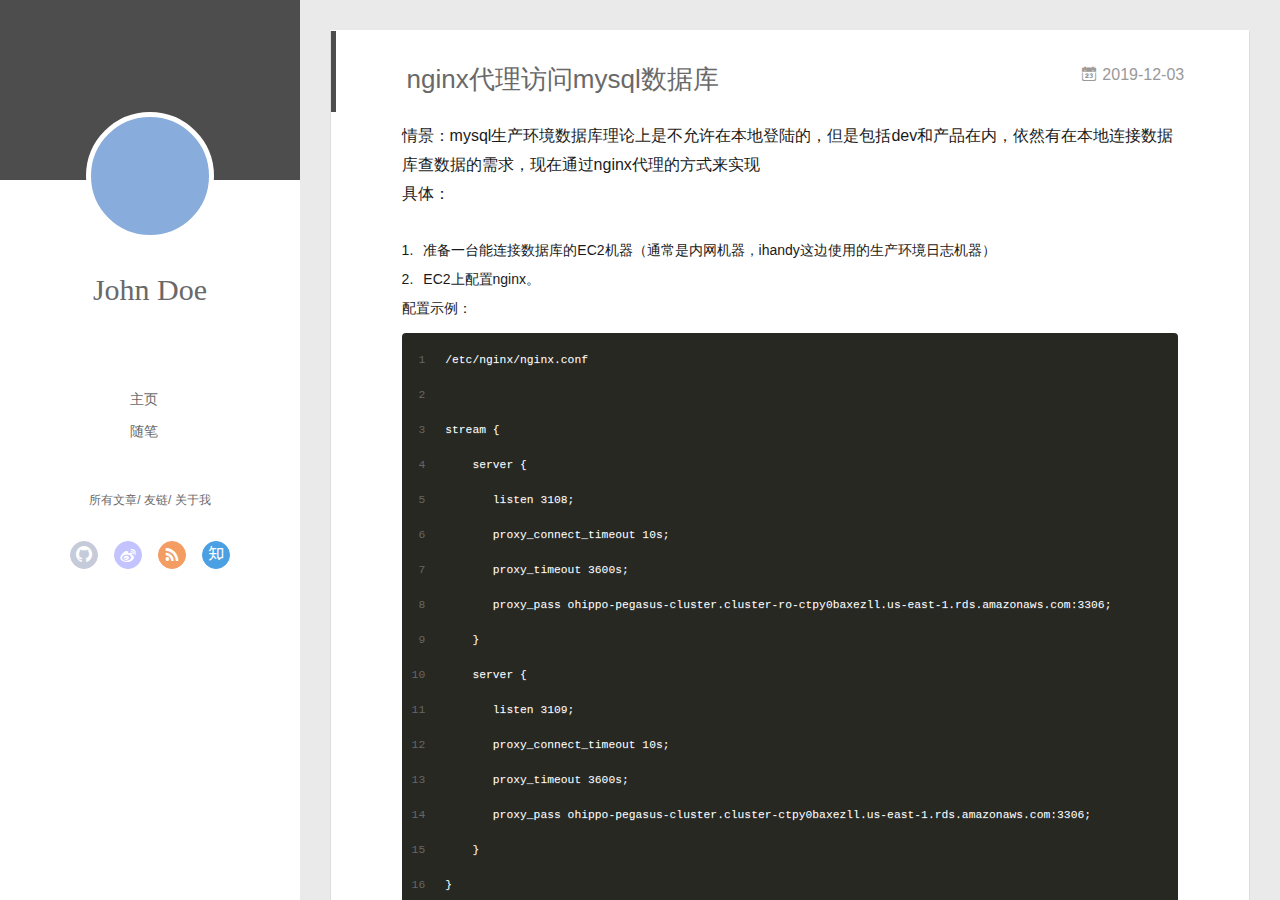
==== commit c43623c2: "Site updated: 2019-12-03 11:11:11" ====
--- a/index.html
+++ b/index.html
@@ -150,6 +150,158 @@
           </div>
           <div id="js-content" class="content-ll">
             
+  
+    <article id="post-nginx代理访问mysql数据库" class="article article-type-post  article-index" itemscope itemprop="blogPost">
+  <div class="article-inner">
+    
+      <header class="article-header">
+        
+  
+    <h1 itemprop="name">
+      <a class="article-title" href="/2019/12/03/nginx%E4%BB%A3%E7%90%86%E8%AE%BF%E9%97%AEmysql%E6%95%B0%E6%8D%AE%E5%BA%93/">nginx代理访问mysql数据库</a>
+    </h1>
+  
+
+        
+        <a href="/2019/12/03/nginx%E4%BB%A3%E7%90%86%E8%AE%BF%E9%97%AEmysql%E6%95%B0%E6%8D%AE%E5%BA%93/" class="archive-article-date">
+  	<time datetime="2019-12-03T03:10:33.000Z" itemprop="datePublished"><i class="icon-calendar icon"></i>2019-12-03</time>
+</a>
+        
+      </header>
+    
+    <div class="article-entry" itemprop="articleBody">
+      
+        <p>情景：mysql生产环境数据库理论上是不允许在本地登陆的，但是包括dev和产品在内，依然有在本地连接数据库查数据的需求，现在通过nginx代理的方式来实现<br>具体：</p>
+<ol>
+<li>准备一台能连接数据库的EC2机器（通常是内网机器，ihandy这边使用的生产环境日志机器）</li>
+<li>EC2上配置nginx。<br>配置示例：<figure class="highlight plain"><table><tr><td class="gutter"><pre><span class="line">1</span></pre></td><td class="code"><pre><span class="line">&#x2F;etc&#x2F;nginx&#x2F;nginx.conf</span></pre></td></tr><tr><td class="gutter"><pre><span class="line">2</span></pre></td><td class="code"><pre><span class="line"></span></pre></td></tr><tr><td class="gutter"><pre><span class="line">3</span></pre></td><td class="code"><pre><span class="line">stream &#123;</span></pre></td></tr><tr><td class="gutter"><pre><span class="line">4</span></pre></td><td class="code"><pre><span class="line">    server &#123;</span></pre></td></tr><tr><td class="gutter"><pre><span class="line">5</span></pre></td><td class="code"><pre><span class="line">       listen 3108;</span></pre></td></tr><tr><td class="gutter"><pre><span class="line">6</span></pre></td><td class="code"><pre><span class="line">       proxy_connect_timeout 10s;</span></pre></td></tr><tr><td class="gutter"><pre><span class="line">7</span></pre></td><td class="code"><pre><span class="line">       proxy_timeout 3600s;</span></pre></td></tr><tr><td class="gutter"><pre><span class="line">8</span></pre></td><td class="code"><pre><span class="line">       proxy_pass ohippo-pegasus-cluster.cluster-ro-ctpy0baxezll.us-east-1.rds.amazonaws.com:3306;</span></pre></td></tr><tr><td class="gutter"><pre><span class="line">9</span></pre></td><td class="code"><pre><span class="line">    &#125;</span></pre></td></tr><tr><td class="gutter"><pre><span class="line">10</span></pre></td><td class="code"><pre><span class="line">    server &#123;</span></pre></td></tr><tr><td class="gutter"><pre><span class="line">11</span></pre></td><td class="code"><pre><span class="line">       listen 3109;</span></pre></td></tr><tr><td class="gutter"><pre><span class="line">12</span></pre></td><td class="code"><pre><span class="line">       proxy_connect_timeout 10s;</span></pre></td></tr><tr><td class="gutter"><pre><span class="line">13</span></pre></td><td class="code"><pre><span class="line">       proxy_timeout 3600s;</span></pre></td></tr><tr><td class="gutter"><pre><span class="line">14</span></pre></td><td class="code"><pre><span class="line">       proxy_pass ohippo-pegasus-cluster.cluster-ctpy0baxezll.us-east-1.rds.amazonaws.com:3306;</span></pre></td></tr><tr><td class="gutter"><pre><span class="line">15</span></pre></td><td class="code"><pre><span class="line">    &#125;</span></pre></td></tr><tr><td class="gutter"><pre><span class="line">16</span></pre></td><td class="code"><pre><span class="line">&#125;</span></pre></td></tr></table></figure>
+上图示例是配置了一个只读节点，一个读写节点。</li>
+<li>本地通过代理连接数据库<br>连接示例：<figure class="highlight plain"><table><tr><td class="gutter"><pre><span class="line">1</span></pre></td><td class="code"><pre><span class="line">生产环境ohippo数据库（在线数据库）</span></pre></td></tr><tr><td class="gutter"><pre><span class="line">2</span></pre></td><td class="code"><pre><span class="line">mysql -h 18.207.99.245 --port 3106 -u &lt;user_name&gt; -p ohippo</span></pre></td></tr><tr><td class="gutter"><pre><span class="line">3</span></pre></td><td class="code"><pre><span class="line">key: &lt;passwd&gt;</span></pre></td></tr></table></figure>
+其中，18.207.99.245是代理EC2的公网IP。</li>
+</ol>
+
+      
+
+      
+    </div>
+    <div class="article-info article-info-index">
+      
+      
+      
+
+      
+        <p class="article-more-link">
+          <a class="article-more-a" href="/2019/12/03/nginx%E4%BB%A3%E7%90%86%E8%AE%BF%E9%97%AEmysql%E6%95%B0%E6%8D%AE%E5%BA%93/">展开全文 >></a>
+        </p>
+      
+
+      
+      <div class="clearfix"></div>
+    </div>
+  </div>
+</article>
+
+<aside class="wrap-side-operation">
+    <div class="mod-side-operation">
+        
+        <div class="jump-container" id="js-jump-container" style="display:none;">
+            <a href="javascript:void(0)" target="_blank" rel="noopener" class="mod-side-operation__jump-to-top">
+                <i class="icon-font icon-back"></i>
+            </a>
+            <div id="js-jump-plan-container" class="jump-plan-container" style="top: -11px;">
+                <i class="icon-font icon-plane jump-plane"></i>
+            </div>
+        </div>
+        
+        
+    </div>
+</aside>
+
+
+
+
+  
+    <article id="post-群晖NAS使用说明" class="article article-type-post  article-index" itemscope itemprop="blogPost">
+  <div class="article-inner">
+    
+      <header class="article-header">
+        
+  
+    <h1 itemprop="name">
+      <a class="article-title" href="/2019/12/03/%E7%BE%A4%E6%99%96NAS%E4%BD%BF%E7%94%A8%E8%AF%B4%E6%98%8E/">群晖NAS使用说明</a>
+    </h1>
+  
+
+        
+        <a href="/2019/12/03/%E7%BE%A4%E6%99%96NAS%E4%BD%BF%E7%94%A8%E8%AF%B4%E6%98%8E/" class="archive-article-date">
+  	<time datetime="2019-12-03T02:59:18.000Z" itemprop="datePublished"><i class="icon-calendar icon"></i>2019-12-03</time>
+</a>
+        
+      </header>
+    
+    <div class="article-entry" itemprop="articleBody">
+      
+        <h2 id="群晖NAS配置总结"><a href="#群晖NAS配置总结" class="headerlink" title="群晖NAS配置总结"></a>群晖NAS配置总结</h2><p>群晖NAS是一款网络连接存储服务器，可以在内网使用，也可以通过配置路由表在外网访问。</p>
+<p>参考用户手册：<a href="https://global.download.synology.com/download/Document/Software/UserGuide/Firmware/DSM/6.2/chs/Syno_UsersGuide_NAServer_chs.pdf" target="_blank" rel="noopener">https://global.download.synology.com/download/Document/Software/UserGuide/Firmware/DSM/6.2/chs/Syno_UsersGuide_NAServer_chs.pdf</a></p>
+<h3 id="登陆NAS"><a href="#登陆NAS" class="headerlink" title="登陆NAS"></a>登陆NAS</h3><ol>
+<li>配置安装操作系统<ul>
+<li>手机端安装 参考说明书</li>
+<li>pc端安装  <a href="http://find.synology.com/" target="_blank" rel="noopener">http://find.synology.com/</a></li>
+</ul>
+</li>
+<li>初始化，两块硬盘的话选择raid1方式（安全），具体raid方式的区别可参考用户手册</li>
+</ol>
+<h3 id="创建用户和用户组"><a href="#创建用户和用户组" class="headerlink" title="创建用户和用户组"></a>创建用户和用户组</h3><ol>
+<li>创建用户组</li>
+<li>批量创建用户 （可在excel中生成然后copy到txt中）</li>
+<li>配置用户和用户组的权限  （如果一个用户属于两个组，则该用户的权限是两个组的交集，即为最小权限，为了保证安全）</li>
+<li>导入用户的时候可配置邮件通知，需要事先在通知设置上配置邮箱。这样可以通过邮件的方式将用户名和密码发送给用户。注意微软邮箱一次只能发送5个邮箱，需要再配置，还没搞定</li>
+</ol>
+<h3 id="网络配置"><a href="#网络配置" class="headerlink" title="网络配置"></a>网络配置</h3><ol>
+<li>固定IP  取消DHCP即可</li>
+<li>可以在路由器上配置路由表，确定新的转发规则</li>
+</ol>
+
+      
+
+      
+    </div>
+    <div class="article-info article-info-index">
+      
+      
+      
+
+      
+        <p class="article-more-link">
+          <a class="article-more-a" href="/2019/12/03/%E7%BE%A4%E6%99%96NAS%E4%BD%BF%E7%94%A8%E8%AF%B4%E6%98%8E/">展开全文 >></a>
+        </p>
+      
+
+      
+      <div class="clearfix"></div>
+    </div>
+  </div>
+</article>
+
+<aside class="wrap-side-operation">
+    <div class="mod-side-operation">
+        
+        <div class="jump-container" id="js-jump-container" style="display:none;">
+            <a href="javascript:void(0)" target="_blank" rel="noopener" class="mod-side-operation__jump-to-top">
+                <i class="icon-font icon-back"></i>
+            </a>
+            <div id="js-jump-plan-container" class="jump-plan-container" style="top: -11px;">
+                <i class="icon-font icon-plane jump-plane"></i>
+            </div>
+        </div>
+        
+        
+    </div>
+</aside>
+
+
+
+
   
     <article id="post-hello-world" class="article article-type-post  article-index" itemscope itemprop="blogPost">
   <div class="article-inner">
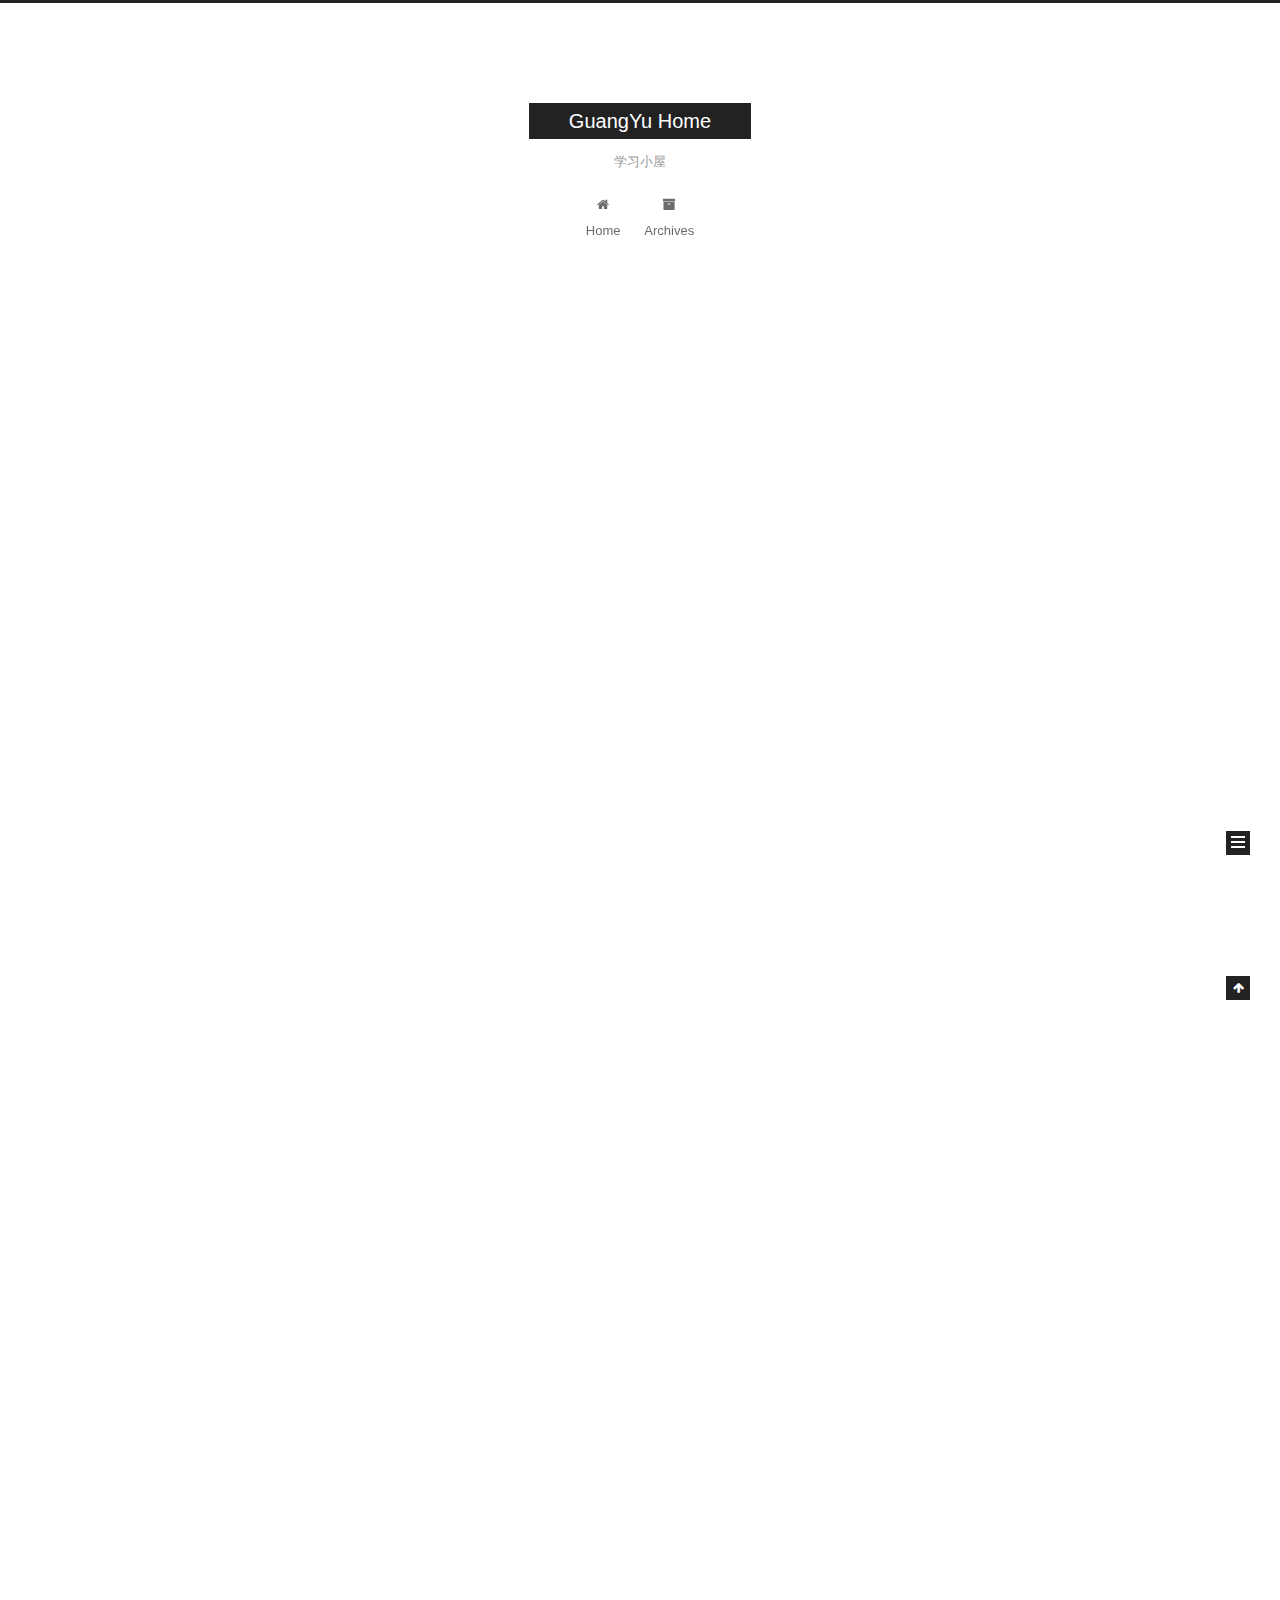
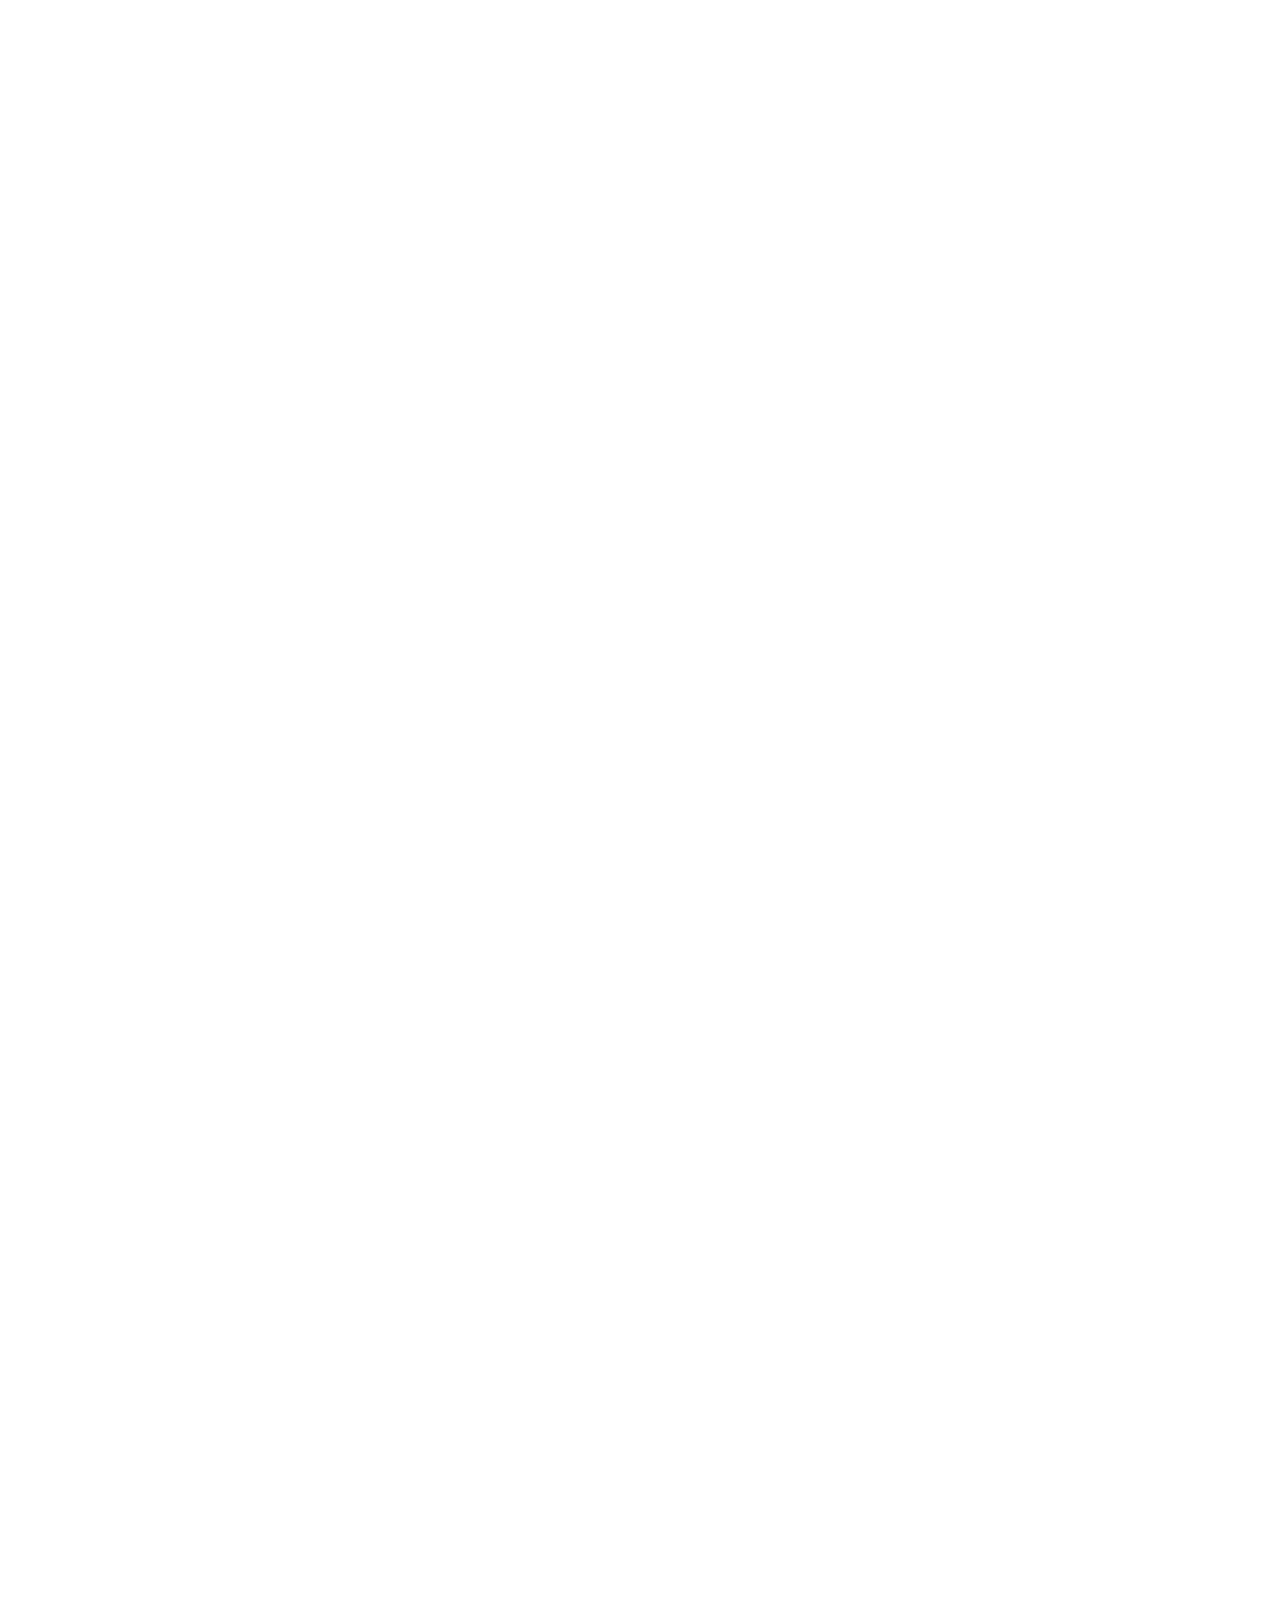
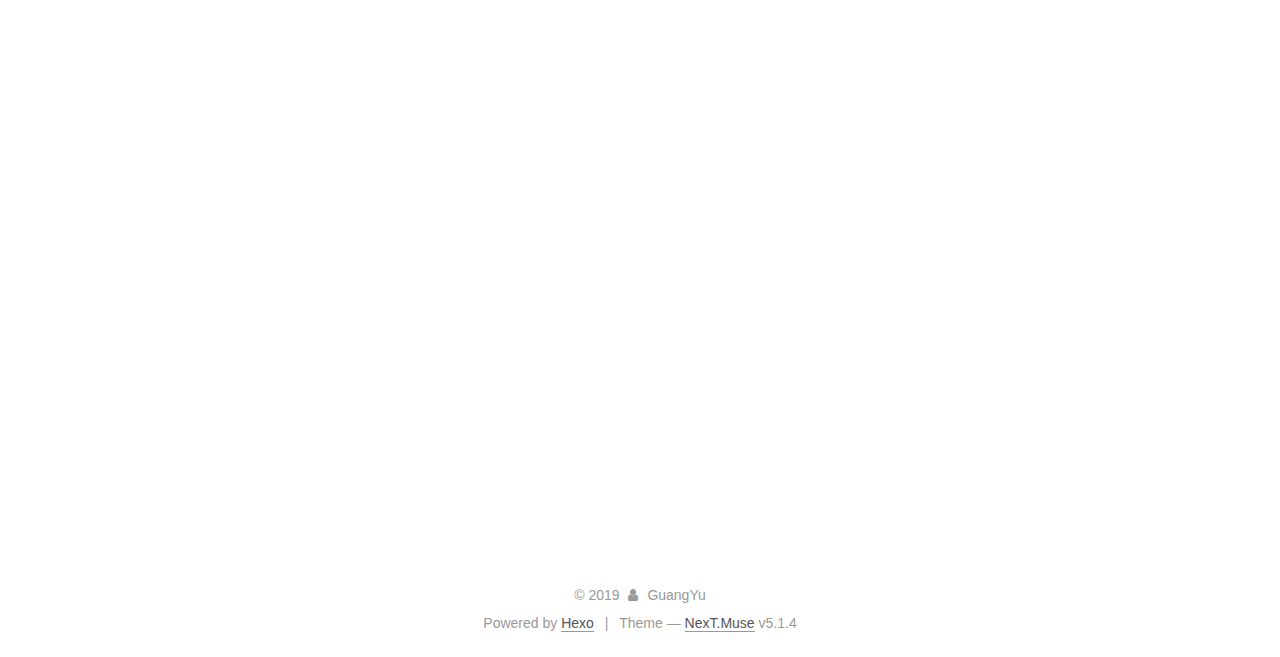
==== commit 5f15f0e7: "Site updated: 2019-12-03 20:18:20" ====
--- a/index.html
+++ b/index.html
@@ -1,177 +1,307 @@
 <!DOCTYPE html>
-<html>
+
+
+
+  
+
+
+<html class="theme-next muse use-motion" lang="en">
 <head>
-  <meta charset="utf-8">
-  
-  <meta name="renderer" content="webkit">
-  <meta http-equiv="X-UA-Compatible" content="IE=edge" >
-  <link rel="dns-prefetch" href="https://dgyhh.github.io">
-  <title>Hexo</title>
-  <meta name="viewport" content="width=device-width, initial-scale=1, maximum-scale=1">
-  <meta property="og:type" content="website">
-<meta property="og:title" content="Hexo">
-<meta property="og:url" content="https:&#x2F;&#x2F;dgyhh.github.io&#x2F;index.html">
-<meta property="og:site_name" content="Hexo">
+  <meta charset="UTF-8"/>
+<meta http-equiv="X-UA-Compatible" content="IE=edge" />
+<meta name="viewport" content="width=device-width, initial-scale=1, maximum-scale=1"/>
+<meta name="theme-color" content="#222">
+
+
+
+
+
+
+
+
+
+<meta http-equiv="Cache-Control" content="no-transform" />
+<meta http-equiv="Cache-Control" content="no-siteapp" />
+
+
+
+
+
+
+
+
+
+
+
+
+
+
+
+
+  
+  
+  <link href="/lib/fancybox/source/jquery.fancybox.css?v=2.1.5" rel="stylesheet" type="text/css" />
+
+
+
+
+
+
+
+<link href="/lib/font-awesome/css/font-awesome.min.css?v=4.6.2" rel="stylesheet" type="text/css" />
+
+<link href="/css/main.css?v=5.1.4" rel="stylesheet" type="text/css" />
+
+
+  <link rel="apple-touch-icon" sizes="180x180" href="/images/apple-touch-icon-next.png?v=5.1.4">
+
+
+  <link rel="icon" type="image/png" sizes="32x32" href="/images/favicon-32x32-next.png?v=5.1.4">
+
+
+  <link rel="icon" type="image/png" sizes="16x16" href="/images/favicon-16x16-next.png?v=5.1.4">
+
+
+  <link rel="mask-icon" href="/images/logo.svg?v=5.1.4" color="#222">
+
+
+
+
+
+  <meta name="keywords" content="Hexo, NexT" />
+
+
+
+
+
+
+
+
+
+
+<meta name="description" content="记录学习点滴">
+<meta property="og:type" content="website">
+<meta property="og:title" content="GuangYu Home">
+<meta property="og:url" content="https:&#x2F;&#x2F;blog.smartduck.xyz&#x2F;index.html">
+<meta property="og:site_name" content="GuangYu Home">
+<meta property="og:description" content="记录学习点滴">
 <meta property="og:locale" content="en">
 <meta name="twitter:card" content="summary">
-  
-    <link rel="alternative" href="/atom.xml" title="Hexo" type="application/atom+xml">
-  
-  
-    <link rel="icon" href="/favicon.png">
-  
-  <link rel="stylesheet" type="text/css" href="/./main.0cf68a.css">
-  <style type="text/css">
-  
-    #container.show {
-      background: linear-gradient(200deg,#a0cfe4,#e8c37e);
+
+
+
+<script type="text/javascript" id="hexo.configurations">
+  var NexT = window.NexT || {};
+  var CONFIG = {
+    root: '/',
+    scheme: 'Muse',
+    version: '5.1.4',
+    sidebar: {"position":"left","display":"post","offset":12,"b2t":false,"scrollpercent":false,"onmobile":false},
+    fancybox: true,
+    tabs: true,
+    motion: {"enable":true,"async":false,"transition":{"post_block":"fadeIn","post_header":"slideDownIn","post_body":"slideDownIn","coll_header":"slideLeftIn","sidebar":"slideUpIn"}},
+    duoshuo: {
+      userId: '0',
+      author: 'Author'
+    },
+    algolia: {
+      applicationID: '',
+      apiKey: '',
+      indexName: '',
+      hits: {"per_page":10},
+      labels: {"input_placeholder":"Search for Posts","hits_empty":"We didn't find any results for the search: ${query}","hits_stats":"${hits} results found in ${time} ms"}
     }
-  </style>
-  
-
-  
+  };
+</script>
+
+
+
+  <link rel="canonical" href="https://blog.smartduck.xyz/"/>
+
+
+
+
+
+  <title>GuangYu Home</title>
+  
+
+
+
+
+
+
+
 
 </head>
 
-<body>
-  <div id="container" q-class="show:isCtnShow">
-    <canvas id="anm-canvas" class="anm-canvas"></canvas>
-    <div class="left-col" q-class="show:isShow">
-      
-<div class="overlay" style="background: #4d4d4d"></div>
-<div class="intrude-less">
-	<header id="header" class="inner">
-		<a href="/" class="profilepic">
-			<img src="" class="js-avatar">
-		</a>
-		<hgroup>
-		  <h1 class="header-author"><a href="/">John Doe</a></h1>
-		</hgroup>
-		
-
-		<nav class="header-menu">
-			<ul>
-			
-				<li><a href="/">主页</a></li>
-	        
-				<li><a href="/tags/%E9%9A%8F%E7%AC%94/">随笔</a></li>
-	        
-			</ul>
-		</nav>
-		<nav class="header-smart-menu">
-    		
-    			
-    			<a q-on="click: openSlider(e, 'innerArchive')" href="javascript:void(0)" target="_blank" rel="noopener">所有文章</a>
-    			
-            
-    			
-    			<a q-on="click: openSlider(e, 'friends')" href="javascript:void(0)" target="_blank" rel="noopener">友链</a>
-    			
-            
-    			
-    			<a q-on="click: openSlider(e, 'aboutme')" href="javascript:void(0)" target="_blank" rel="noopener">关于我</a>
-    			
-            
-		</nav>
-		<nav class="header-nav">
-			<div class="social">
-				
-					<a class="github" target="_blank" href="#" title="github"><i class="icon-github"></i></a>
-		        
-					<a class="weibo" target="_blank" href="#" title="weibo"><i class="icon-weibo"></i></a>
-		        
-					<a class="rss" target="_blank" href="#" title="rss"><i class="icon-rss"></i></a>
-		        
-					<a class="zhihu" target="_blank" href="#" title="zhihu"><i class="icon-zhihu"></i></a>
-		        
-			</div>
-		</nav>
-	</header>		
+<body itemscope itemtype="http://schema.org/WebPage" lang="en">
+
+  
+  
+    
+  
+
+  <div class="container sidebar-position-left 
+  page-home">
+    <div class="headband"></div>
+
+    <header id="header" class="header" itemscope itemtype="http://schema.org/WPHeader">
+      <div class="header-inner"><div class="site-brand-wrapper">
+  <div class="site-meta ">
+    
+
+    <div class="custom-logo-site-title">
+      <a href="/"  class="brand" rel="start">
+        <span class="logo-line-before"><i></i></span>
+        <span class="site-title">GuangYu Home</span>
+        <span class="logo-line-after"><i></i></span>
+      </a>
+    </div>
+      
+        <p class="site-subtitle">学习小屋</p>
+      
+  </div>
+
+  <div class="site-nav-toggle">
+    <button>
+      <span class="btn-bar"></span>
+      <span class="btn-bar"></span>
+      <span class="btn-bar"></span>
+    </button>
+  </div>
 </div>
 
-    </div>
-    <div class="mid-col" q-class="show:isShow,hide:isShow|isFalse">
-      
-<nav id="mobile-nav">
-  	<div class="overlay js-overlay" style="background: #4d4d4d"></div>
-	<div class="btnctn js-mobile-btnctn">
-  		<div class="slider-trigger list" q-on="click: openSlider(e)"><i class="icon icon-sort"></i></div>
-	</div>
-	<div class="intrude-less">
-		<header id="header" class="inner">
-			<div class="profilepic">
-				<img src="" class="js-avatar">
-			</div>
-			<hgroup>
-			  <h1 class="header-author js-header-author">John Doe</h1>
-			</hgroup>
-			
-			
-			
-				
-			
-				
-			
-			
-			
-			<nav class="header-nav">
-				<div class="social">
-					
-						<a class="github" target="_blank" href="#" title="github"><i class="icon-github"></i></a>
-			        
-						<a class="weibo" target="_blank" href="#" title="weibo"><i class="icon-weibo"></i></a>
-			        
-						<a class="rss" target="_blank" href="#" title="rss"><i class="icon-rss"></i></a>
-			        
-						<a class="zhihu" target="_blank" href="#" title="zhihu"><i class="icon-zhihu"></i></a>
-			        
-				</div>
-			</nav>
-
-			<nav class="header-menu js-header-menu">
-				<ul style="width: 50%">
-				
-				
-					<li style="width: 50%"><a href="/">主页</a></li>
-		        
-					<li style="width: 50%"><a href="/tags/%E9%9A%8F%E7%AC%94/">随笔</a></li>
-		        
-				</ul>
-			</nav>
-		</header>				
-	</div>
-	<div class="mobile-mask" style="display:none" q-show="isShow"></div>
+<nav class="site-nav">
+  
+
+  
+    <ul id="menu" class="menu">
+      
+        
+        <li class="menu-item menu-item-home">
+          <a href="/%20" rel="section">
+            
+              <i class="menu-item-icon fa fa-fw fa-home"></i> <br />
+            
+            Home
+          </a>
+        </li>
+      
+        
+        <li class="menu-item menu-item-archives">
+          <a href="/archives/%20" rel="section">
+            
+              <i class="menu-item-icon fa fa-fw fa-archive"></i> <br />
+            
+            Archives
+          </a>
+        </li>
+      
+
+      
+    </ul>
+  
+
+  
 </nav>
 
-      <div id="wrapper" class="body-wrap">
-        <div class="menu-l">
-          <div class="canvas-wrap">
-            <canvas data-colors="#eaeaea" data-sectionHeight="100" data-contentId="js-content" id="myCanvas1" class="anm-canvas"></canvas>
-          </div>
-          <div id="js-content" class="content-ll">
-            
-  
-    <article id="post-nginx代理访问mysql数据库" class="article article-type-post  article-index" itemscope itemprop="blogPost">
-  <div class="article-inner">
-    
-      <header class="article-header">
-        
-  
-    <h1 itemprop="name">
-      <a class="article-title" href="/2019/12/03/nginx%E4%BB%A3%E7%90%86%E8%AE%BF%E9%97%AEmysql%E6%95%B0%E6%8D%AE%E5%BA%93/">nginx代理访问mysql数据库</a>
-    </h1>
-  
-
-        
-        <a href="/2019/12/03/nginx%E4%BB%A3%E7%90%86%E8%AE%BF%E9%97%AEmysql%E6%95%B0%E6%8D%AE%E5%BA%93/" class="archive-article-date">
-  	<time datetime="2019-12-03T03:10:33.000Z" itemprop="datePublished"><i class="icon-calendar icon"></i>2019-12-03</time>
-</a>
-        
+
+
+ </div>
+    </header>
+
+    <main id="main" class="main">
+      <div class="main-inner">
+        <div class="content-wrap">
+          <div id="content" class="content">
+            
+  <section id="posts" class="posts-expand">
+    
+      
+
+  
+
+  
+  
+  
+
+  <article class="post post-type-normal" itemscope itemtype="http://schema.org/Article">
+  
+  
+  
+  <div class="post-block">
+    <link itemprop="mainEntityOfPage" href="https://blog.smartduck.xyz/2019/12/03/nginx%E4%BB%A3%E7%90%86%E8%AE%BF%E9%97%AEmysql%E6%95%B0%E6%8D%AE%E5%BA%93/">
+
+    <span hidden itemprop="author" itemscope itemtype="http://schema.org/Person">
+      <meta itemprop="name" content="GuangYu">
+      <meta itemprop="description" content="">
+      <meta itemprop="image" content="/images/avatar.gif">
+    </span>
+
+    <span hidden itemprop="publisher" itemscope itemtype="http://schema.org/Organization">
+      <meta itemprop="name" content="GuangYu Home">
+    </span>
+
+    
+      <header class="post-header">
+
+        
+        
+          <h1 class="post-title" itemprop="name headline">
+                
+                <a class="post-title-link" href="/2019/12/03/nginx%E4%BB%A3%E7%90%86%E8%AE%BF%E9%97%AEmysql%E6%95%B0%E6%8D%AE%E5%BA%93/" itemprop="url">nginx代理访问mysql数据库</a></h1>
+        
+
+        <div class="post-meta">
+          <span class="post-time">
+            
+              <span class="post-meta-item-icon">
+                <i class="fa fa-calendar-o"></i>
+              </span>
+              
+                <span class="post-meta-item-text">Posted on</span>
+              
+              <time title="Post created" itemprop="dateCreated datePublished" datetime="2019-12-03T11:10:33+08:00">
+                2019-12-03
+              </time>
+            
+
+            
+
+            
+          </span>
+
+          
+
+          
+            
+          
+
+          
+          
+
+          
+
+          
+
+          
+
+        </div>
       </header>
     
-    <div class="article-entry" itemprop="articleBody">
-      
-        <p>情景：mysql生产环境数据库理论上是不允许在本地登陆的，但是包括dev和产品在内，依然有在本地连接数据库查数据的需求，现在通过nginx代理的方式来实现<br>具体：</p>
+
+    
+    
+    
+    <div class="post-body" itemprop="articleBody">
+
+      
+      
+
+      
+        
+          
+            <p>情景：mysql生产环境数据库理论上是不允许在本地登陆的，但是包括dev和产品在内，依然有在本地连接数据库查数据的需求，现在通过nginx代理的方式来实现<br>具体：</p>
 <ol>
 <li>准备一台能连接数据库的EC2机器（通常是内网机器，ihandy这边使用的生产环境日志机器）</li>
 <li>EC2上配置nginx。<br>配置示例：<figure class="highlight plain"><table><tr><td class="gutter"><pre><span class="line">1</span></pre></td><td class="code"><pre><span class="line">&#x2F;etc&#x2F;nginx&#x2F;nginx.conf</span></pre></td></tr><tr><td class="gutter"><pre><span class="line">2</span></pre></td><td class="code"><pre><span class="line"></span></pre></td></tr><tr><td class="gutter"><pre><span class="line">3</span></pre></td><td class="code"><pre><span class="line">stream &#123;</span></pre></td></tr><tr><td class="gutter"><pre><span class="line">4</span></pre></td><td class="code"><pre><span class="line">    server &#123;</span></pre></td></tr><tr><td class="gutter"><pre><span class="line">5</span></pre></td><td class="code"><pre><span class="line">       listen 3108;</span></pre></td></tr><tr><td class="gutter"><pre><span class="line">6</span></pre></td><td class="code"><pre><span class="line">       proxy_connect_timeout 10s;</span></pre></td></tr><tr><td class="gutter"><pre><span class="line">7</span></pre></td><td class="code"><pre><span class="line">       proxy_timeout 3600s;</span></pre></td></tr><tr><td class="gutter"><pre><span class="line">8</span></pre></td><td class="code"><pre><span class="line">       proxy_pass ohippo-pegasus-cluster.cluster-ro-ctpy0baxezll.us-east-1.rds.amazonaws.com:3306;</span></pre></td></tr><tr><td class="gutter"><pre><span class="line">9</span></pre></td><td class="code"><pre><span class="line">    &#125;</span></pre></td></tr><tr><td class="gutter"><pre><span class="line">10</span></pre></td><td class="code"><pre><span class="line">    server &#123;</span></pre></td></tr><tr><td class="gutter"><pre><span class="line">11</span></pre></td><td class="code"><pre><span class="line">       listen 3109;</span></pre></td></tr><tr><td class="gutter"><pre><span class="line">12</span></pre></td><td class="code"><pre><span class="line">       proxy_connect_timeout 10s;</span></pre></td></tr><tr><td class="gutter"><pre><span class="line">13</span></pre></td><td class="code"><pre><span class="line">       proxy_timeout 3600s;</span></pre></td></tr><tr><td class="gutter"><pre><span class="line">14</span></pre></td><td class="code"><pre><span class="line">       proxy_pass ohippo-pegasus-cluster.cluster-ctpy0baxezll.us-east-1.rds.amazonaws.com:3306;</span></pre></td></tr><tr><td class="gutter"><pre><span class="line">15</span></pre></td><td class="code"><pre><span class="line">    &#125;</span></pre></td></tr><tr><td class="gutter"><pre><span class="line">16</span></pre></td><td class="code"><pre><span class="line">&#125;</span></pre></td></tr></table></figure>
@@ -180,68 +310,125 @@
 其中，18.207.99.245是代理EC2的公网IP。</li>
 </ol>
 
-      
-
+          
+        
       
     </div>
-    <div class="article-info article-info-index">
-      
-      
-      
-
-      
-        <p class="article-more-link">
-          <a class="article-more-a" href="/2019/12/03/nginx%E4%BB%A3%E7%90%86%E8%AE%BF%E9%97%AEmysql%E6%95%B0%E6%8D%AE%E5%BA%93/">展开全文 >></a>
-        </p>
-      
-
-      
-      <div class="clearfix"></div>
-    </div>
+    
+    
+    
+
+    
+
+    
+
+    
+
+    <footer class="post-footer">
+      
+
+      
+
+      
+
+      
+      
+        <div class="post-eof"></div>
+      
+    </footer>
   </div>
-</article>
-
-<aside class="wrap-side-operation">
-    <div class="mod-side-operation">
-        
-        <div class="jump-container" id="js-jump-container" style="display:none;">
-            <a href="javascript:void(0)" target="_blank" rel="noopener" class="mod-side-operation__jump-to-top">
-                <i class="icon-font icon-back"></i>
-            </a>
-            <div id="js-jump-plan-container" class="jump-plan-container" style="top: -11px;">
-                <i class="icon-font icon-plane jump-plane"></i>
-            </div>
+  
+  
+  
+  </article>
+
+
+    
+      
+
+  
+
+  
+  
+  
+
+  <article class="post post-type-normal" itemscope itemtype="http://schema.org/Article">
+  
+  
+  
+  <div class="post-block">
+    <link itemprop="mainEntityOfPage" href="https://blog.smartduck.xyz/2019/12/03/%E7%BE%A4%E6%99%96NAS%E4%BD%BF%E7%94%A8%E8%AF%B4%E6%98%8E/">
+
+    <span hidden itemprop="author" itemscope itemtype="http://schema.org/Person">
+      <meta itemprop="name" content="GuangYu">
+      <meta itemprop="description" content="">
+      <meta itemprop="image" content="/images/avatar.gif">
+    </span>
+
+    <span hidden itemprop="publisher" itemscope itemtype="http://schema.org/Organization">
+      <meta itemprop="name" content="GuangYu Home">
+    </span>
+
+    
+      <header class="post-header">
+
+        
+        
+          <h1 class="post-title" itemprop="name headline">
+                
+                <a class="post-title-link" href="/2019/12/03/%E7%BE%A4%E6%99%96NAS%E4%BD%BF%E7%94%A8%E8%AF%B4%E6%98%8E/" itemprop="url">群晖NAS使用说明</a></h1>
+        
+
+        <div class="post-meta">
+          <span class="post-time">
+            
+              <span class="post-meta-item-icon">
+                <i class="fa fa-calendar-o"></i>
+              </span>
+              
+                <span class="post-meta-item-text">Posted on</span>
+              
+              <time title="Post created" itemprop="dateCreated datePublished" datetime="2019-12-03T10:59:18+08:00">
+                2019-12-03
+              </time>
+            
+
+            
+
+            
+          </span>
+
+          
+
+          
+            
+          
+
+          
+          
+
+          
+
+          
+
+          
+
         </div>
-        
-        
-    </div>
-</aside>
-
-
-
-
-  
-    <article id="post-群晖NAS使用说明" class="article article-type-post  article-index" itemscope itemprop="blogPost">
-  <div class="article-inner">
-    
-      <header class="article-header">
-        
-  
-    <h1 itemprop="name">
-      <a class="article-title" href="/2019/12/03/%E7%BE%A4%E6%99%96NAS%E4%BD%BF%E7%94%A8%E8%AF%B4%E6%98%8E/">群晖NAS使用说明</a>
-    </h1>
-  
-
-        
-        <a href="/2019/12/03/%E7%BE%A4%E6%99%96NAS%E4%BD%BF%E7%94%A8%E8%AF%B4%E6%98%8E/" class="archive-article-date">
-  	<time datetime="2019-12-03T02:59:18.000Z" itemprop="datePublished"><i class="icon-calendar icon"></i>2019-12-03</time>
-</a>
-        
       </header>
     
-    <div class="article-entry" itemprop="articleBody">
-      
-        <h2 id="群晖NAS配置总结"><a href="#群晖NAS配置总结" class="headerlink" title="群晖NAS配置总结"></a>群晖NAS配置总结</h2><p>群晖NAS是一款网络连接存储服务器，可以在内网使用，也可以通过配置路由表在外网访问。</p>
+
+    
+    
+    
+    <div class="post-body" itemprop="articleBody">
+
+      
+      
+
+      
+        
+          
+            <h2 id="群晖NAS配置总结"><a href="#群晖NAS配置总结" class="headerlink" title="群晖NAS配置总结"></a>群晖NAS配置总结</h2><p>群晖NAS是一款网络连接存储服务器，可以在内网使用，也可以通过配置路由表在外网访问。</p>
 <p>参考用户手册：<a href="https://global.download.synology.com/download/Document/Software/UserGuide/Firmware/DSM/6.2/chs/Syno_UsersGuide_NAServer_chs.pdf" target="_blank" rel="noopener">https://global.download.synology.com/download/Document/Software/UserGuide/Firmware/DSM/6.2/chs/Syno_UsersGuide_NAServer_chs.pdf</a></p>
 <h3 id="登陆NAS"><a href="#登陆NAS" class="headerlink" title="登陆NAS"></a>登陆NAS</h3><ol>
 <li>配置安装操作系统<ul>
@@ -262,368 +449,439 @@
 <li>可以在路由器上配置路由表，确定新的转发规则</li>
 </ol>
 
-      
-
+          
+        
       
     </div>
-    <div class="article-info article-info-index">
-      
-      
-      
-
-      
-        <p class="article-more-link">
-          <a class="article-more-a" href="/2019/12/03/%E7%BE%A4%E6%99%96NAS%E4%BD%BF%E7%94%A8%E8%AF%B4%E6%98%8E/">展开全文 >></a>
-        </p>
-      
-
-      
-      <div class="clearfix"></div>
+    
+    
+    
+
+    
+
+    
+
+    
+
+    <footer class="post-footer">
+      
+
+      
+
+      
+
+      
+      
+        <div class="post-eof"></div>
+      
+    </footer>
+  </div>
+  
+  
+  
+  </article>
+
+
+    
+      
+
+  
+
+  
+  
+  
+
+  <article class="post post-type-normal" itemscope itemtype="http://schema.org/Article">
+  
+  
+  
+  <div class="post-block">
+    <link itemprop="mainEntityOfPage" href="https://blog.smartduck.xyz/2019/12/02/hello-world/">
+
+    <span hidden itemprop="author" itemscope itemtype="http://schema.org/Person">
+      <meta itemprop="name" content="GuangYu">
+      <meta itemprop="description" content="">
+      <meta itemprop="image" content="/images/avatar.gif">
+    </span>
+
+    <span hidden itemprop="publisher" itemscope itemtype="http://schema.org/Organization">
+      <meta itemprop="name" content="GuangYu Home">
+    </span>
+
+    
+      <header class="post-header">
+
+        
+        
+          <h1 class="post-title" itemprop="name headline">
+                
+                <a class="post-title-link" href="/2019/12/02/hello-world/" itemprop="url">Hello World</a></h1>
+        
+
+        <div class="post-meta">
+          <span class="post-time">
+            
+              <span class="post-meta-item-icon">
+                <i class="fa fa-calendar-o"></i>
+              </span>
+              
+                <span class="post-meta-item-text">Posted on</span>
+              
+              <time title="Post created" itemprop="dateCreated datePublished" datetime="2019-12-02T17:55:42+08:00">
+                2019-12-02
+              </time>
+            
+
+            
+
+            
+          </span>
+
+          
+
+          
+            
+          
+
+          
+          
+
+          
+
+          
+
+          
+
+        </div>
+      </header>
+    
+
+    
+    
+    
+    <div class="post-body" itemprop="articleBody">
+
+      
+      
+
+      
+        
+          
+            <p>Welcome to <a href="https://hexo.io/" target="_blank" rel="noopener">Hexo</a>! This is your very first post. Check <a href="https://hexo.io/docs/" target="_blank" rel="noopener">documentation</a> for more info. If you get any problems when using Hexo, you can find the answer in <a href="https://hexo.io/docs/troubleshooting.html" target="_blank" rel="noopener">troubleshooting</a> or you can ask me on <a href="https://github.com/hexojs/hexo/issues" target="_blank" rel="noopener">GitHub</a>.</p>
+<h2 id="Quick-Start"><a href="#Quick-Start" class="headerlink" title="Quick Start"></a>Quick Start</h2><h3 id="Create-a-new-post"><a href="#Create-a-new-post" class="headerlink" title="Create a new post"></a>Create a new post</h3><figure class="highlight bash"><table><tr><td class="gutter"><pre><span class="line">1</span></pre></td><td class="code"><pre><span class="line">$ hexo new <span class="string">"My New Post"</span></span></pre></td></tr></table></figure>
+
+<p>More info: <a href="https://hexo.io/docs/writing.html" target="_blank" rel="noopener">Writing</a></p>
+<h3 id="Run-server"><a href="#Run-server" class="headerlink" title="Run server"></a>Run server</h3><figure class="highlight bash"><table><tr><td class="gutter"><pre><span class="line">1</span></pre></td><td class="code"><pre><span class="line">$ hexo server</span></pre></td></tr></table></figure>
+
+<p>More info: <a href="https://hexo.io/docs/server.html" target="_blank" rel="noopener">Server</a></p>
+<h3 id="Generate-static-files"><a href="#Generate-static-files" class="headerlink" title="Generate static files"></a>Generate static files</h3><figure class="highlight bash"><table><tr><td class="gutter"><pre><span class="line">1</span></pre></td><td class="code"><pre><span class="line">$ hexo generate</span></pre></td></tr></table></figure>
+
+<p>More info: <a href="https://hexo.io/docs/generating.html" target="_blank" rel="noopener">Generating</a></p>
+<h3 id="Deploy-to-remote-sites"><a href="#Deploy-to-remote-sites" class="headerlink" title="Deploy to remote sites"></a>Deploy to remote sites</h3><figure class="highlight bash"><table><tr><td class="gutter"><pre><span class="line">1</span></pre></td><td class="code"><pre><span class="line">$ hexo deploy</span></pre></td></tr></table></figure>
+
+<p>More info: <a href="https://hexo.io/docs/one-command-deployment.html" target="_blank" rel="noopener">Deployment</a></p>
+
+          
+        
+      
+    </div>
+    
+    
+    
+
+    
+
+    
+
+    
+
+    <footer class="post-footer">
+      
+
+      
+
+      
+
+      
+      
+        <div class="post-eof"></div>
+      
+    </footer>
+  </div>
+  
+  
+  
+  </article>
+
+
+    
+  </section>
+
+  
+
+
+          </div>
+          
+
+
+          
+
+        </div>
+        
+          
+  
+  <div class="sidebar-toggle">
+    <div class="sidebar-toggle-line-wrap">
+      <span class="sidebar-toggle-line sidebar-toggle-line-first"></span>
+      <span class="sidebar-toggle-line sidebar-toggle-line-middle"></span>
+      <span class="sidebar-toggle-line sidebar-toggle-line-last"></span>
     </div>
   </div>
-</article>
-
-<aside class="wrap-side-operation">
-    <div class="mod-side-operation">
-        
-        <div class="jump-container" id="js-jump-container" style="display:none;">
-            <a href="javascript:void(0)" target="_blank" rel="noopener" class="mod-side-operation__jump-to-top">
-                <i class="icon-font icon-back"></i>
-            </a>
-            <div id="js-jump-plan-container" class="jump-plan-container" style="top: -11px;">
-                <i class="icon-font icon-plane jump-plane"></i>
-            </div>
+
+  <aside id="sidebar" class="sidebar">
+    
+    <div class="sidebar-inner">
+
+      
+
+      
+
+      <section class="site-overview-wrap sidebar-panel sidebar-panel-active">
+        <div class="site-overview">
+          <div class="site-author motion-element" itemprop="author" itemscope itemtype="http://schema.org/Person">
+            
+              <p class="site-author-name" itemprop="name">GuangYu</p>
+              <p class="site-description motion-element" itemprop="description">记录学习点滴</p>
+          </div>
+
+          <nav class="site-state motion-element">
+
+            
+              <div class="site-state-item site-state-posts">
+              
+                <a href="/archives/%20%7C%7C%20archive">
+              
+                  <span class="site-state-item-count">3</span>
+                  <span class="site-state-item-name">posts</span>
+                </a>
+              </div>
+            
+
+            
+
+            
+
+          </nav>
+
+          
+
+          
+
+          
+          
+
+          
+          
+
+          
+
         </div>
-        
-        
+      </section>
+
+      
+
+      
+
     </div>
-</aside>
-
-
-
-
-  
-    <article id="post-hello-world" class="article article-type-post  article-index" itemscope itemprop="blogPost">
-  <div class="article-inner">
-    
-      <header class="article-header">
-        
-  
-    <h1 itemprop="name">
-      <a class="article-title" href="/2019/12/02/hello-world/">Hello World</a>
-    </h1>
-  
-
-        
-        <a href="/2019/12/02/hello-world/" class="archive-article-date">
-  	<time datetime="2019-12-02T09:55:42.457Z" itemprop="datePublished"><i class="icon-calendar icon"></i>2019-12-02</time>
-</a>
-        
-      </header>
-    
-    <div class="article-entry" itemprop="articleBody">
-      
-        <p>Welcome to <a href="https://hexo.io/" target="_blank" rel="noopener">Hexo</a>! This is your very first post. Check <a href="https://hexo.io/docs/" target="_blank" rel="noopener">documentation</a> for more info. If you get any problems when using Hexo, you can find the answer in <a href="https://hexo.io/docs/troubleshooting.html" target="_blank" rel="noopener">troubleshooting</a> or you can ask me on <a href="https://github.com/hexojs/hexo/issues" target="_blank" rel="noopener">GitHub</a>.</p>
-<h2 id="Quick-Start"><a href="#Quick-Start" class="headerlink" title="Quick Start"></a>Quick Start</h2><h3 id="Create-a-new-post"><a href="#Create-a-new-post" class="headerlink" title="Create a new post"></a>Create a new post</h3><figure class="highlight bash"><table><tr><td class="gutter"><pre><span class="line">1</span></pre></td><td class="code"><pre><span class="line">$ hexo new <span class="string">"My New Post"</span></span></pre></td></tr></table></figure>
-
-<p>More info: <a href="https://hexo.io/docs/writing.html" target="_blank" rel="noopener">Writing</a></p>
-<h3 id="Run-server"><a href="#Run-server" class="headerlink" title="Run server"></a>Run server</h3><figure class="highlight bash"><table><tr><td class="gutter"><pre><span class="line">1</span></pre></td><td class="code"><pre><span class="line">$ hexo server</span></pre></td></tr></table></figure>
-
-<p>More info: <a href="https://hexo.io/docs/server.html" target="_blank" rel="noopener">Server</a></p>
-<h3 id="Generate-static-files"><a href="#Generate-static-files" class="headerlink" title="Generate static files"></a>Generate static files</h3><figure class="highlight bash"><table><tr><td class="gutter"><pre><span class="line">1</span></pre></td><td class="code"><pre><span class="line">$ hexo generate</span></pre></td></tr></table></figure>
-
-<p>More info: <a href="https://hexo.io/docs/generating.html" target="_blank" rel="noopener">Generating</a></p>
-<h3 id="Deploy-to-remote-sites"><a href="#Deploy-to-remote-sites" class="headerlink" title="Deploy to remote sites"></a>Deploy to remote sites</h3><figure class="highlight bash"><table><tr><td class="gutter"><pre><span class="line">1</span></pre></td><td class="code"><pre><span class="line">$ hexo deploy</span></pre></td></tr></table></figure>
-
-<p>More info: <a href="https://hexo.io/docs/one-command-deployment.html" target="_blank" rel="noopener">Deployment</a></p>
-
-      
-
-      
-    </div>
-    <div class="article-info article-info-index">
-      
-      
-      
-
-      
-        <p class="article-more-link">
-          <a class="article-more-a" href="/2019/12/02/hello-world/">展开全文 >></a>
-        </p>
-      
-
-      
-      <div class="clearfix"></div>
-    </div>
+  </aside>
+
+
+        
+      </div>
+    </main>
+
+    <footer id="footer" class="footer">
+      <div class="footer-inner">
+        <div class="copyright">&copy; <span itemprop="copyrightYear">2019</span>
+  <span class="with-love">
+    <i class="fa fa-user"></i>
+  </span>
+  <span class="author" itemprop="copyrightHolder">GuangYu</span>
+
+  
+</div>
+
+
+  <div class="powered-by">Powered by <a class="theme-link" target="_blank" href="https://hexo.io">Hexo</a></div>
+
+
+
+  <span class="post-meta-divider">|</span>
+
+
+
+  <div class="theme-info">Theme &mdash; <a class="theme-link" target="_blank" href="https://github.com/iissnan/hexo-theme-next">NexT.Muse</a> v5.1.4</div>
+
+
+
+
+        
+
+
+
+
+
+
+
+        
+      </div>
+    </footer>
+
+    
+      <div class="back-to-top">
+        <i class="fa fa-arrow-up"></i>
+        
+      </div>
+    
+
+    
+
   </div>
-</article>
-
-<aside class="wrap-side-operation">
-    <div class="mod-side-operation">
-        
-        <div class="jump-container" id="js-jump-container" style="display:none;">
-            <a href="javascript:void(0)" target="_blank" rel="noopener" class="mod-side-operation__jump-to-top">
-                <i class="icon-font icon-back"></i>
-            </a>
-            <div id="js-jump-plan-container" class="jump-plan-container" style="top: -11px;">
-                <i class="icon-font icon-plane jump-plane"></i>
-            </div>
-        </div>
-        
-        
-    </div>
-</aside>
-
-
-
-
-  
-  
-
-
-          </div>
-        </div>
-      </div>
-      <footer id="footer">
-  <div class="outer">
-    <div id="footer-info">
-    	<div class="footer-left">
-    		&copy; 2019 John Doe
-    	</div>
-      	<div class="footer-right">
-      		<a href="http://hexo.io/" target="_blank">Hexo</a>  Theme <a href="https://github.com/litten/hexo-theme-yilia" target="_blank">Yilia</a> by Litten
-      	</div>
-    </div>
-  </div>
-</footer>
-    </div>
-    <script>
-	var yiliaConfig = {
-		mathjax: false,
-		isHome: true,
-		isPost: false,
-		isArchive: false,
-		isTag: false,
-		isCategory: false,
-		open_in_new: false,
-		toc_hide_index: true,
-		root: "/",
-		innerArchive: true,
-		showTags: false
-	}
+
+  
+
+<script type="text/javascript">
+  if (Object.prototype.toString.call(window.Promise) !== '[object Function]') {
+    window.Promise = null;
+  }
 </script>
 
-<script>!function(t){function n(e){if(r[e])return r[e].exports;var i=r[e]={exports:{},id:e,loaded:!1};return t[e].call(i.exports,i,i.exports,n),i.loaded=!0,i.exports}var r={};n.m=t,n.c=r,n.p="./",n(0)}([function(t,n,r){r(195),t.exports=r(191)},function(t,n,r){var e=r(3),i=r(52),o=r(27),u=r(28),c=r(53),f="prototype",a=function(t,n,r){var s,l,h,v,p=t&a.F,d=t&a.G,y=t&a.S,g=t&a.P,b=t&a.B,m=d?e:y?e[n]||(e[n]={}):(e[n]||{})[f],x=d?i:i[n]||(i[n]={}),w=x[f]||(x[f]={});d&&(r=n);for(s in r)l=!p&&m&&void 0!==m[s],h=(l?m:r)[s],v=b&&l?c(h,e):g&&"function"==typeof h?c(Function.call,h):h,m&&u(m,s,h,t&a.U),x[s]!=h&&o(x,s,v),g&&w[s]!=h&&(w[s]=h)};e.core=i,a.F=1,a.G=2,a.S=4,a.P=8,a.B=16,a.W=32,a.U=64,a.R=128,t.exports=a},function(t,n,r){var e=r(6);t.exports=function(t){if(!e(t))throw TypeError(t+" is not an object!");return t}},function(t,n){var r=t.exports="undefined"!=typeof window&&window.Math==Math?window:"undefined"!=typeof self&&self.Math==Math?self:Function("return this")();"number"==typeof __g&&(__g=r)},function(t,n){t.exports=function(t){try{return!!t()}catch(t){return!0}}},function(t,n){var r=t.exports="undefined"!=typeof window&&window.Math==Math?window:"undefined"!=typeof self&&self.Math==Math?self:Function("return this")();"number"==typeof __g&&(__g=r)},function(t,n){t.exports=function(t){return"object"==typeof t?null!==t:"function"==typeof t}},function(t,n,r){var e=r(126)("wks"),i=r(76),o=r(3).Symbol,u="function"==typeof o;(t.exports=function(t){return e[t]||(e[t]=u&&o[t]||(u?o:i)("Symbol."+t))}).store=e},function(t,n){var r={}.hasOwnProperty;t.exports=function(t,n){return r.call(t,n)}},function(t,n,r){var e=r(94),i=r(33);t.exports=function(t){return e(i(t))}},function(t,n,r){t.exports=!r(4)(function(){return 7!=Object.defineProperty({},"a",{get:function(){return 7}}).a})},function(t,n,r){var e=r(2),i=r(167),o=r(50),u=Object.defineProperty;n.f=r(10)?Object.defineProperty:function(t,n,r){if(e(t),n=o(n,!0),e(r),i)try{return u(t,n,r)}catch(t){}if("get"in r||"set"in r)throw TypeError("Accessors not supported!");return"value"in r&&(t[n]=r.value),t}},function(t,n,r){t.exports=!r(18)(function(){return 7!=Object.defineProperty({},"a",{get:function(){return 7}}).a})},function(t,n,r){var e=r(14),i=r(22);t.exports=r(12)?function(t,n,r){return e.f(t,n,i(1,r))}:function(t,n,r){return t[n]=r,t}},function(t,n,r){var e=r(20),i=r(58),o=r(42),u=Object.defineProperty;n.f=r(12)?Object.defineProperty:function(t,n,r){if(e(t),n=o(n,!0),e(r),i)try{return u(t,n,r)}catch(t){}if("get"in r||"set"in r)throw TypeError("Accessors not supported!");return"value"in r&&(t[n]=r.value),t}},function(t,n,r){var e=r(40)("wks"),i=r(23),o=r(5).Symbol,u="function"==typeof o;(t.exports=function(t){return e[t]||(e[t]=u&&o[t]||(u?o:i)("Symbol."+t))}).store=e},function(t,n,r){var e=r(67),i=Math.min;t.exports=function(t){return t>0?i(e(t),9007199254740991):0}},function(t,n,r){var e=r(46);t.exports=function(t){return Object(e(t))}},function(t,n){t.exports=function(t){try{return!!t()}catch(t){return!0}}},function(t,n,r){var e=r(63),i=r(34);t.exports=Object.keys||function(t){return e(t,i)}},function(t,n,r){var e=r(21);t.exports=function(t){if(!e(t))throw TypeError(t+" is not an object!");return t}},function(t,n){t.exports=function(t){return"object"==typeof t?null!==t:"function"==typeof t}},function(t,n){t.exports=function(t,n){return{enumerable:!(1&t),configurable:!(2&t),writable:!(4&t),value:n}}},function(t,n){var r=0,e=Math.random();t.exports=function(t){return"Symbol(".concat(void 0===t?"":t,")_",(++r+e).toString(36))}},function(t,n){var r={}.hasOwnProperty;t.exports=function(t,n){return r.call(t,n)}},function(t,n){var r=t.exports={version:"2.4.0"};"number"==typeof __e&&(__e=r)},function(t,n){t.exports=function(t){if("function"!=typeof t)throw TypeError(t+" is not a function!");return t}},function(t,n,r){var e=r(11),i=r(66);t.exports=r(10)?function(t,n,r){return e.f(t,n,i(1,r))}:function(t,n,r){return t[n]=r,t}},function(t,n,r){var e=r(3),i=r(27),o=r(24),u=r(76)("src"),c="toString",f=Function[c],a=(""+f).split(c);r(52).inspectSource=function(t){return f.call(t)},(t.exports=function(t,n,r,c){var f="function"==typeof r;f&&(o(r,"name")||i(r,"name",n)),t[n]!==r&&(f&&(o(r,u)||i(r,u,t[n]?""+t[n]:a.join(String(n)))),t===e?t[n]=r:c?t[n]?t[n]=r:i(t,n,r):(delete t[n],i(t,n,r)))})(Function.prototype,c,function(){return"function"==typeof this&&this[u]||f.call(this)})},function(t,n,r){var e=r(1),i=r(4),o=r(46),u=function(t,n,r,e){var i=String(o(t)),u="<"+n;return""!==r&&(u+=" "+r+'="'+String(e).replace(/"/g,"&quot;")+'"'),u+">"+i+"</"+n+">"};t.exports=function(t,n){var r={};r[t]=n(u),e(e.P+e.F*i(function(){var n=""[t]('"');return n!==n.toLowerCase()||n.split('"').length>3}),"String",r)}},function(t,n,r){var e=r(115),i=r(46);t.exports=function(t){return e(i(t))}},function(t,n,r){var e=r(116),i=r(66),o=r(30),u=r(50),c=r(24),f=r(167),a=Object.getOwnPropertyDescriptor;n.f=r(10)?a:function(t,n){if(t=o(t),n=u(n,!0),f)try{return a(t,n)}catch(t){}if(c(t,n))return i(!e.f.call(t,n),t[n])}},function(t,n,r){var e=r(24),i=r(17),o=r(145)("IE_PROTO"),u=Object.prototype;t.exports=Object.getPrototypeOf||function(t){return t=i(t),e(t,o)?t[o]:"function"==typeof t.constructor&&t instanceof t.constructor?t.constructor.prototype:t instanceof Object?u:null}},function(t,n){t.exports=function(t){if(void 0==t)throw TypeError("Can't call method on  "+t);return t}},function(t,n){t.exports="constructor,hasOwnProperty,isPrototypeOf,propertyIsEnumerable,toLocaleString,toString,valueOf".split(",")},function(t,n){t.exports={}},function(t,n){t.exports=!0},function(t,n){n.f={}.propertyIsEnumerable},function(t,n,r){var e=r(14).f,i=r(8),o=r(15)("toStringTag");t.exports=function(t,n,r){t&&!i(t=r?t:t.prototype,o)&&e(t,o,{configurable:!0,value:n})}},function(t,n,r){var e=r(40)("keys"),i=r(23);t.exports=function(t){return e[t]||(e[t]=i(t))}},function(t,n,r){var e=r(5),i="__core-js_shared__",o=e[i]||(e[i]={});t.exports=function(t){return o[t]||(o[t]={})}},function(t,n){var r=Math.ceil,e=Math.floor;t.exports=function(t){return isNaN(t=+t)?0:(t>0?e:r)(t)}},function(t,n,r){var e=r(21);t.exports=function(t,n){if(!e(t))return t;var r,i;if(n&&"function"==typeof(r=t.toString)&&!e(i=r.call(t)))return i;if("function"==typeof(r=t.valueOf)&&!e(i=r.call(t)))return i;if(!n&&"function"==typeof(r=t.toString)&&!e(i=r.call(t)))return i;throw TypeError("Can't convert object to primitive value")}},function(t,n,r){var e=r(5),i=r(25),o=r(36),u=r(44),c=r(14).f;t.exports=function(t){var n=i.Symbol||(i.Symbol=o?{}:e.Symbol||{});"_"==t.charAt(0)||t in n||c(n,t,{value:u.f(t)})}},function(t,n,r){n.f=r(15)},function(t,n){var r={}.toString;t.exports=function(t){return r.call(t).slice(8,-1)}},function(t,n){t.exports=function(t){if(void 0==t)throw TypeError("Can't call method on  "+t);return t}},function(t,n,r){var e=r(4);t.exports=function(t,n){return!!t&&e(function(){n?t.call(null,function(){},1):t.call(null)})}},function(t,n,r){var e=r(53),i=r(115),o=r(17),u=r(16),c=r(203);t.exports=function(t,n){var r=1==t,f=2==t,a=3==t,s=4==t,l=6==t,h=5==t||l,v=n||c;return function(n,c,p){for(var d,y,g=o(n),b=i(g),m=e(c,p,3),x=u(b.length),w=0,S=r?v(n,x):f?v(n,0):void 0;x>w;w++)if((h||w in b)&&(d=b[w],y=m(d,w,g),t))if(r)S[w]=y;else if(y)switch(t){case 3:return!0;case 5:return d;case 6:return w;case 2:S.push(d)}else if(s)return!1;return l?-1:a||s?s:S}}},function(t,n,r){var e=r(1),i=r(52),o=r(4);t.exports=function(t,n){var r=(i.Object||{})[t]||Object[t],u={};u[t]=n(r),e(e.S+e.F*o(function(){r(1)}),"Object",u)}},function(t,n,r){var e=r(6);t.exports=function(t,n){if(!e(t))return t;var r,i;if(n&&"function"==typeof(r=t.toString)&&!e(i=r.call(t)))return i;if("function"==typeof(r=t.valueOf)&&!e(i=r.call(t)))return i;if(!n&&"function"==typeof(r=t.toString)&&!e(i=r.call(t)))return i;throw TypeError("Can't convert object to primitive value")}},function(t,n,r){var e=r(5),i=r(25),o=r(91),u=r(13),c="prototype",f=function(t,n,r){var a,s,l,h=t&f.F,v=t&f.G,p=t&f.S,d=t&f.P,y=t&f.B,g=t&f.W,b=v?i:i[n]||(i[n]={}),m=b[c],x=v?e:p?e[n]:(e[n]||{})[c];v&&(r=n);for(a in r)(s=!h&&x&&void 0!==x[a])&&a in b||(l=s?x[a]:r[a],b[a]=v&&"function"!=typeof x[a]?r[a]:y&&s?o(l,e):g&&x[a]==l?function(t){var n=function(n,r,e){if(this instanceof t){switch(arguments.length){case 0:return new t;case 1:return new t(n);case 2:return new t(n,r)}return new t(n,r,e)}return t.apply(this,arguments)};return n[c]=t[c],n}(l):d&&"function"==typeof l?o(Function.call,l):l,d&&((b.virtual||(b.virtual={}))[a]=l,t&f.R&&m&&!m[a]&&u(m,a,l)))};f.F=1,f.G=2,f.S=4,f.P=8,f.B=16,f.W=32,f.U=64,f.R=128,t.exports=f},function(t,n){var r=t.exports={version:"2.4.0"};"number"==typeof __e&&(__e=r)},function(t,n,r){var e=r(26);t.exports=function(t,n,r){if(e(t),void 0===n)return t;switch(r){case 1:return function(r){return t.call(n,r)};case 2:return function(r,e){return t.call(n,r,e)};case 3:return function(r,e,i){return t.call(n,r,e,i)}}return function(){return t.apply(n,arguments)}}},function(t,n,r){var e=r(183),i=r(1),o=r(126)("metadata"),u=o.store||(o.store=new(r(186))),c=function(t,n,r){var i=u.get(t);if(!i){if(!r)return;u.set(t,i=new e)}var o=i.get(n);if(!o){if(!r)return;i.set(n,o=new e)}return o},f=function(t,n,r){var e=c(n,r,!1);return void 0!==e&&e.has(t)},a=function(t,n,r){var e=c(n,r,!1);return void 0===e?void 0:e.get(t)},s=function(t,n,r,e){c(r,e,!0).set(t,n)},l=function(t,n){var r=c(t,n,!1),e=[];return r&&r.forEach(function(t,n){e.push(n)}),e},h=function(t){return void 0===t||"symbol"==typeof t?t:String(t)},v=function(t){i(i.S,"Reflect",t)};t.exports={store:u,map:c,has:f,get:a,set:s,keys:l,key:h,exp:v}},function(t,n,r){"use strict";if(r(10)){var e=r(69),i=r(3),o=r(4),u=r(1),c=r(127),f=r(152),a=r(53),s=r(68),l=r(66),h=r(27),v=r(73),p=r(67),d=r(16),y=r(75),g=r(50),b=r(24),m=r(180),x=r(114),w=r(6),S=r(17),_=r(137),O=r(70),E=r(32),P=r(71).f,j=r(154),F=r(76),M=r(7),A=r(48),N=r(117),T=r(146),I=r(155),k=r(80),L=r(123),R=r(74),C=r(130),D=r(160),U=r(11),W=r(31),G=U.f,B=W.f,V=i.RangeError,z=i.TypeError,q=i.Uint8Array,K="ArrayBuffer",J="Shared"+K,Y="BYTES_PER_ELEMENT",H="prototype",$=Array[H],X=f.ArrayBuffer,Q=f.DataView,Z=A(0),tt=A(2),nt=A(3),rt=A(4),et=A(5),it=A(6),ot=N(!0),ut=N(!1),ct=I.values,ft=I.keys,at=I.entries,st=$.lastIndexOf,lt=$.reduce,ht=$.reduceRight,vt=$.join,pt=$.sort,dt=$.slice,yt=$.toString,gt=$.toLocaleString,bt=M("iterator"),mt=M("toStringTag"),xt=F("typed_constructor"),wt=F("def_constructor"),St=c.CONSTR,_t=c.TYPED,Ot=c.VIEW,Et="Wrong length!",Pt=A(1,function(t,n){return Tt(T(t,t[wt]),n)}),jt=o(function(){return 1===new q(new Uint16Array([1]).buffer)[0]}),Ft=!!q&&!!q[H].set&&o(function(){new q(1).set({})}),Mt=function(t,n){if(void 0===t)throw z(Et);var r=+t,e=d(t);if(n&&!m(r,e))throw V(Et);return e},At=function(t,n){var r=p(t);if(r<0||r%n)throw V("Wrong offset!");return r},Nt=function(t){if(w(t)&&_t in t)return t;throw z(t+" is not a typed array!")},Tt=function(t,n){if(!(w(t)&&xt in t))throw z("It is not a typed array constructor!");return new t(n)},It=function(t,n){return kt(T(t,t[wt]),n)},kt=function(t,n){for(var r=0,e=n.length,i=Tt(t,e);e>r;)i[r]=n[r++];return i},Lt=function(t,n,r){G(t,n,{get:function(){return this._d[r]}})},Rt=function(t){var n,r,e,i,o,u,c=S(t),f=arguments.length,s=f>1?arguments[1]:void 0,l=void 0!==s,h=j(c);if(void 0!=h&&!_(h)){for(u=h.call(c),e=[],n=0;!(o=u.next()).done;n++)e.push(o.value);c=e}for(l&&f>2&&(s=a(s,arguments[2],2)),n=0,r=d(c.length),i=Tt(this,r);r>n;n++)i[n]=l?s(c[n],n):c[n];return i},Ct=function(){for(var t=0,n=arguments.length,r=Tt(this,n);n>t;)r[t]=arguments[t++];return r},Dt=!!q&&o(function(){gt.call(new q(1))}),Ut=function(){return gt.apply(Dt?dt.call(Nt(this)):Nt(this),arguments)},Wt={copyWithin:function(t,n){return D.call(Nt(this),t,n,arguments.length>2?arguments[2]:void 0)},every:function(t){return rt(Nt(this),t,arguments.length>1?arguments[1]:void 0)},fill:function(t){return C.apply(Nt(this),arguments)},filter:function(t){return It(this,tt(Nt(this),t,arguments.length>1?arguments[1]:void 0))},find:function(t){return et(Nt(this),t,arguments.length>1?arguments[1]:void 0)},findIndex:function(t){return it(Nt(this),t,arguments.length>1?arguments[1]:void 0)},forEach:function(t){Z(Nt(this),t,arguments.length>1?arguments[1]:void 0)},indexOf:function(t){return ut(Nt(this),t,arguments.length>1?arguments[1]:void 0)},includes:function(t){return ot(Nt(this),t,arguments.length>1?arguments[1]:void 0)},join:function(t){return vt.apply(Nt(this),arguments)},lastIndexOf:function(t){return st.apply(Nt(this),arguments)},map:function(t){return Pt(Nt(this),t,arguments.length>1?arguments[1]:void 0)},reduce:function(t){return lt.apply(Nt(this),arguments)},reduceRight:function(t){return ht.apply(Nt(this),arguments)},reverse:function(){for(var t,n=this,r=Nt(n).length,e=Math.floor(r/2),i=0;i<e;)t=n[i],n[i++]=n[--r],n[r]=t;return n},some:function(t){return nt(Nt(this),t,arguments.length>1?arguments[1]:void 0)},sort:function(t){return pt.call(Nt(this),t)},subarray:function(t,n){var r=Nt(this),e=r.length,i=y(t,e);return new(T(r,r[wt]))(r.buffer,r.byteOffset+i*r.BYTES_PER_ELEMENT,d((void 0===n?e:y(n,e))-i))}},Gt=function(t,n){return It(this,dt.call(Nt(this),t,n))},Bt=function(t){Nt(this);var n=At(arguments[1],1),r=this.length,e=S(t),i=d(e.length),o=0;if(i+n>r)throw V(Et);for(;o<i;)this[n+o]=e[o++]},Vt={entries:function(){return at.call(Nt(this))},keys:function(){return ft.call(Nt(this))},values:function(){return ct.call(Nt(this))}},zt=function(t,n){return w(t)&&t[_t]&&"symbol"!=typeof n&&n in t&&String(+n)==String(n)},qt=function(t,n){return zt(t,n=g(n,!0))?l(2,t[n]):B(t,n)},Kt=function(t,n,r){return!(zt(t,n=g(n,!0))&&w(r)&&b(r,"value"))||b(r,"get")||b(r,"set")||r.configurable||b(r,"writable")&&!r.writable||b(r,"enumerable")&&!r.enumerable?G(t,n,r):(t[n]=r.value,t)};St||(W.f=qt,U.f=Kt),u(u.S+u.F*!St,"Object",{getOwnPropertyDescriptor:qt,defineProperty:Kt}),o(function(){yt.call({})})&&(yt=gt=function(){return vt.call(this)});var Jt=v({},Wt);v(Jt,Vt),h(Jt,bt,Vt.values),v(Jt,{slice:Gt,set:Bt,constructor:function(){},toString:yt,toLocaleString:Ut}),Lt(Jt,"buffer","b"),Lt(Jt,"byteOffset","o"),Lt(Jt,"byteLength","l"),Lt(Jt,"length","e"),G(Jt,mt,{get:function(){return this[_t]}}),t.exports=function(t,n,r,f){f=!!f;var a=t+(f?"Clamped":"")+"Array",l="Uint8Array"!=a,v="get"+t,p="set"+t,y=i[a],g=y||{},b=y&&E(y),m=!y||!c.ABV,S={},_=y&&y[H],j=function(t,r){var e=t._d;return e.v[v](r*n+e.o,jt)},F=function(t,r,e){var i=t._d;f&&(e=(e=Math.round(e))<0?0:e>255?255:255&e),i.v[p](r*n+i.o,e,jt)},M=function(t,n){G(t,n,{get:function(){return j(this,n)},set:function(t){return F(this,n,t)},enumerable:!0})};m?(y=r(function(t,r,e,i){s(t,y,a,"_d");var o,u,c,f,l=0,v=0;if(w(r)){if(!(r instanceof X||(f=x(r))==K||f==J))return _t in r?kt(y,r):Rt.call(y,r);o=r,v=At(e,n);var p=r.byteLength;if(void 0===i){if(p%n)throw V(Et);if((u=p-v)<0)throw V(Et)}else if((u=d(i)*n)+v>p)throw V(Et);c=u/n}else c=Mt(r,!0),u=c*n,o=new X(u);for(h(t,"_d",{b:o,o:v,l:u,e:c,v:new Q(o)});l<c;)M(t,l++)}),_=y[H]=O(Jt),h(_,"constructor",y)):L(function(t){new y(null),new y(t)},!0)||(y=r(function(t,r,e,i){s(t,y,a);var o;return w(r)?r instanceof X||(o=x(r))==K||o==J?void 0!==i?new g(r,At(e,n),i):void 0!==e?new g(r,At(e,n)):new g(r):_t in r?kt(y,r):Rt.call(y,r):new g(Mt(r,l))}),Z(b!==Function.prototype?P(g).concat(P(b)):P(g),function(t){t in y||h(y,t,g[t])}),y[H]=_,e||(_.constructor=y));var A=_[bt],N=!!A&&("values"==A.name||void 0==A.name),T=Vt.values;h(y,xt,!0),h(_,_t,a),h(_,Ot,!0),h(_,wt,y),(f?new y(1)[mt]==a:mt in _)||G(_,mt,{get:function(){return a}}),S[a]=y,u(u.G+u.W+u.F*(y!=g),S),u(u.S,a,{BYTES_PER_ELEMENT:n,from:Rt,of:Ct}),Y in _||h(_,Y,n),u(u.P,a,Wt),R(a),u(u.P+u.F*Ft,a,{set:Bt}),u(u.P+u.F*!N,a,Vt),u(u.P+u.F*(_.toString!=yt),a,{toString:yt}),u(u.P+u.F*o(function(){new y(1).slice()}),a,{slice:Gt}),u(u.P+u.F*(o(function(){return[1,2].toLocaleString()!=new y([1,2]).toLocaleString()})||!o(function(){_.toLocaleString.call([1,2])})),a,{toLocaleString:Ut}),k[a]=N?A:T,e||N||h(_,bt,T)}}else t.exports=function(){}},function(t,n){var r={}.toString;t.exports=function(t){return r.call(t).slice(8,-1)}},function(t,n,r){var e=r(21),i=r(5).document,o=e(i)&&e(i.createElement);t.exports=function(t){return o?i.createElement(t):{}}},function(t,n,r){t.exports=!r(12)&&!r(18)(function(){return 7!=Object.defineProperty(r(57)("div"),"a",{get:function(){return 7}}).a})},function(t,n,r){"use strict";var e=r(36),i=r(51),o=r(64),u=r(13),c=r(8),f=r(35),a=r(96),s=r(38),l=r(103),h=r(15)("iterator"),v=!([].keys&&"next"in[].keys()),p="keys",d="values",y=function(){return this};t.exports=function(t,n,r,g,b,m,x){a(r,n,g);var w,S,_,O=function(t){if(!v&&t in F)return F[t];switch(t){case p:case d:return function(){return new r(this,t)}}return function(){return new r(this,t)}},E=n+" Iterator",P=b==d,j=!1,F=t.prototype,M=F[h]||F["@@iterator"]||b&&F[b],A=M||O(b),N=b?P?O("entries"):A:void 0,T="Array"==n?F.entries||M:M;if(T&&(_=l(T.call(new t)))!==Object.prototype&&(s(_,E,!0),e||c(_,h)||u(_,h,y)),P&&M&&M.name!==d&&(j=!0,A=function(){return M.call(this)}),e&&!x||!v&&!j&&F[h]||u(F,h,A),f[n]=A,f[E]=y,b)if(w={values:P?A:O(d),keys:m?A:O(p),entries:N},x)for(S in w)S in F||o(F,S,w[S]);else i(i.P+i.F*(v||j),n,w);return w}},function(t,n,r){var e=r(20),i=r(100),o=r(34),u=r(39)("IE_PROTO"),c=function(){},f="prototype",a=function(){var t,n=r(57)("iframe"),e=o.length;for(n.style.display="none",r(93).appendChild(n),n.src="javascript:",t=n.contentWindow.document,t.open(),t.write("<script>document.F=Object<\/script>"),t.close(),a=t.F;e--;)delete a[f][o[e]];return a()};t.exports=Object.create||function(t,n){var r;return null!==t?(c[f]=e(t),r=new c,c[f]=null,r[u]=t):r=a(),void 0===n?r:i(r,n)}},function(t,n,r){var e=r(63),i=r(34).concat("length","prototype");n.f=Object.getOwnPropertyNames||function(t){return e(t,i)}},function(t,n){n.f=Object.getOwnPropertySymbols},function(t,n,r){var e=r(8),i=r(9),o=r(90)(!1),u=r(39)("IE_PROTO");t.exports=function(t,n){var r,c=i(t),f=0,a=[];for(r in c)r!=u&&e(c,r)&&a.push(r);for(;n.length>f;)e(c,r=n[f++])&&(~o(a,r)||a.push(r));return a}},function(t,n,r){t.exports=r(13)},function(t,n,r){var e=r(76)("meta"),i=r(6),o=r(24),u=r(11).f,c=0,f=Object.isExtensible||function(){return!0},a=!r(4)(function(){return f(Object.preventExtensions({}))}),s=function(t){u(t,e,{value:{i:"O"+ ++c,w:{}}})},l=function(t,n){if(!i(t))return"symbol"==typeof t?t:("string"==typeof t?"S":"P")+t;if(!o(t,e)){if(!f(t))return"F";if(!n)return"E";s(t)}return t[e].i},h=function(t,n){if(!o(t,e)){if(!f(t))return!0;if(!n)return!1;s(t)}return t[e].w},v=function(t){return a&&p.NEED&&f(t)&&!o(t,e)&&s(t),t},p=t.exports={KEY:e,NEED:!1,fastKey:l,getWeak:h,onFreeze:v}},function(t,n){t.exports=function(t,n){return{enumerable:!(1&t),configurable:!(2&t),writable:!(4&t),value:n}}},function(t,n){var r=Math.ceil,e=Math.floor;t.exports=function(t){return isNaN(t=+t)?0:(t>0?e:r)(t)}},function(t,n){t.exports=function(t,n,r,e){if(!(t instanceof n)||void 0!==e&&e in t)throw TypeError(r+": incorrect invocation!");return t}},function(t,n){t.exports=!1},function(t,n,r){var e=r(2),i=r(173),o=r(133),u=r(145)("IE_PROTO"),c=function(){},f="prototype",a=function(){var t,n=r(132)("iframe"),e=o.length;for(n.style.display="none",r(135).appendChild(n),n.src="javascript:",t=n.contentWindow.document,t.open(),t.write("<script>document.F=Object<\/script>"),t.close(),a=t.F;e--;)delete a[f][o[e]];return a()};t.exports=Object.create||function(t,n){var r;return null!==t?(c[f]=e(t),r=new c,c[f]=null,r[u]=t):r=a(),void 0===n?r:i(r,n)}},function(t,n,r){var e=r(175),i=r(133).concat("length","prototype");n.f=Object.getOwnPropertyNames||function(t){return e(t,i)}},function(t,n,r){var e=r(175),i=r(133);t.exports=Object.keys||function(t){return e(t,i)}},function(t,n,r){var e=r(28);t.exports=function(t,n,r){for(var i in n)e(t,i,n[i],r);return t}},function(t,n,r){"use strict";var e=r(3),i=r(11),o=r(10),u=r(7)("species");t.exports=function(t){var n=e[t];o&&n&&!n[u]&&i.f(n,u,{configurable:!0,get:function(){return this}})}},function(t,n,r){var e=r(67),i=Math.max,o=Math.min;t.exports=function(t,n){return t=e(t),t<0?i(t+n,0):o(t,n)}},function(t,n){var r=0,e=Math.random();t.exports=function(t){return"Symbol(".concat(void 0===t?"":t,")_",(++r+e).toString(36))}},function(t,n,r){var e=r(33);t.exports=function(t){return Object(e(t))}},function(t,n,r){var e=r(7)("unscopables"),i=Array.prototype;void 0==i[e]&&r(27)(i,e,{}),t.exports=function(t){i[e][t]=!0}},function(t,n,r){var e=r(53),i=r(169),o=r(137),u=r(2),c=r(16),f=r(154),a={},s={},n=t.exports=function(t,n,r,l,h){var v,p,d,y,g=h?function(){return t}:f(t),b=e(r,l,n?2:1),m=0;if("function"!=typeof g)throw TypeError(t+" is not iterable!");if(o(g)){for(v=c(t.length);v>m;m++)if((y=n?b(u(p=t[m])[0],p[1]):b(t[m]))===a||y===s)return y}else for(d=g.call(t);!(p=d.next()).done;)if((y=i(d,b,p.value,n))===a||y===s)return y};n.BREAK=a,n.RETURN=s},function(t,n){t.exports={}},function(t,n,r){var e=r(11).f,i=r(24),o=r(7)("toStringTag");t.exports=function(t,n,r){t&&!i(t=r?t:t.prototype,o)&&e(t,o,{configurable:!0,value:n})}},function(t,n,r){var e=r(1),i=r(46),o=r(4),u=r(150),c="["+u+"]",f="​-",a=RegExp("^"+c+c+"*"),s=RegExp(c+c+"*$"),l=function(t,n,r){var i={},c=o(function(){return!!u[t]()||f[t]()!=f}),a=i[t]=c?n(h):u[t];r&&(i[r]=a),e(e.P+e.F*c,"String",i)},h=l.trim=function(t,n){return t=String(i(t)),1&n&&(t=t.replace(a,"")),2&n&&(t=t.replace(s,"")),t};t.exports=l},function(t,n,r){t.exports={default:r(86),__esModule:!0}},function(t,n,r){t.exports={default:r(87),__esModule:!0}},function(t,n,r){"use strict";function e(t){return t&&t.__esModule?t:{default:t}}n.__esModule=!0;var i=r(84),o=e(i),u=r(83),c=e(u),f="function"==typeof c.default&&"symbol"==typeof o.default?function(t){return typeof t}:function(t){return t&&"function"==typeof c.default&&t.constructor===c.default&&t!==c.default.prototype?"symbol":typeof t};n.default="function"==typeof c.default&&"symbol"===f(o.default)?function(t){return void 0===t?"undefined":f(t)}:function(t){return t&&"function"==typeof c.default&&t.constructor===c.default&&t!==c.default.prototype?"symbol":void 0===t?"undefined":f(t)}},function(t,n,r){r(110),r(108),r(111),r(112),t.exports=r(25).Symbol},function(t,n,r){r(109),r(113),t.exports=r(44).f("iterator")},function(t,n){t.exports=function(t){if("function"!=typeof t)throw TypeError(t+" is not a function!");return t}},function(t,n){t.exports=function(){}},function(t,n,r){var e=r(9),i=r(106),o=r(105);t.exports=function(t){return function(n,r,u){var c,f=e(n),a=i(f.length),s=o(u,a);if(t&&r!=r){for(;a>s;)if((c=f[s++])!=c)return!0}else for(;a>s;s++)if((t||s in f)&&f[s]===r)return t||s||0;return!t&&-1}}},function(t,n,r){var e=r(88);t.exports=function(t,n,r){if(e(t),void 0===n)return t;switch(r){case 1:return function(r){return t.call(n,r)};case 2:return function(r,e){return t.call(n,r,e)};case 3:return function(r,e,i){return t.call(n,r,e,i)}}return function(){return t.apply(n,arguments)}}},function(t,n,r){var e=r(19),i=r(62),o=r(37);t.exports=function(t){var n=e(t),r=i.f;if(r)for(var u,c=r(t),f=o.f,a=0;c.length>a;)f.call(t,u=c[a++])&&n.push(u);return n}},function(t,n,r){t.exports=r(5).document&&document.documentElement},function(t,n,r){var e=r(56);t.exports=Object("z").propertyIsEnumerable(0)?Object:function(t){return"String"==e(t)?t.split(""):Object(t)}},function(t,n,r){var e=r(56);t.exports=Array.isArray||function(t){return"Array"==e(t)}},function(t,n,r){"use strict";var e=r(60),i=r(22),o=r(38),u={};r(13)(u,r(15)("iterator"),function(){return this}),t.exports=function(t,n,r){t.prototype=e(u,{next:i(1,r)}),o(t,n+" Iterator")}},function(t,n){t.exports=function(t,n){return{value:n,done:!!t}}},function(t,n,r){var e=r(19),i=r(9);t.exports=function(t,n){for(var r,o=i(t),u=e(o),c=u.length,f=0;c>f;)if(o[r=u[f++]]===n)return r}},function(t,n,r){var e=r(23)("meta"),i=r(21),o=r(8),u=r(14).f,c=0,f=Object.isExtensible||function(){return!0},a=!r(18)(function(){return f(Object.preventExtensions({}))}),s=function(t){u(t,e,{value:{i:"O"+ ++c,w:{}}})},l=function(t,n){if(!i(t))return"symbol"==typeof t?t:("string"==typeof t?"S":"P")+t;if(!o(t,e)){if(!f(t))return"F";if(!n)return"E";s(t)}return t[e].i},h=function(t,n){if(!o(t,e)){if(!f(t))return!0;if(!n)return!1;s(t)}return t[e].w},v=function(t){return a&&p.NEED&&f(t)&&!o(t,e)&&s(t),t},p=t.exports={KEY:e,NEED:!1,fastKey:l,getWeak:h,onFreeze:v}},function(t,n,r){var e=r(14),i=r(20),o=r(19);t.exports=r(12)?Object.defineProperties:function(t,n){i(t);for(var r,u=o(n),c=u.length,f=0;c>f;)e.f(t,r=u[f++],n[r]);return t}},function(t,n,r){var e=r(37),i=r(22),o=r(9),u=r(42),c=r(8),f=r(58),a=Object.getOwnPropertyDescriptor;n.f=r(12)?a:function(t,n){if(t=o(t),n=u(n,!0),f)try{return a(t,n)}catch(t){}if(c(t,n))return i(!e.f.call(t,n),t[n])}},function(t,n,r){var e=r(9),i=r(61).f,o={}.toString,u="object"==typeof window&&window&&Object.getOwnPropertyNames?Object.getOwnPropertyNames(window):[],c=function(t){try{return i(t)}catch(t){return u.slice()}};t.exports.f=function(t){return u&&"[object Window]"==o.call(t)?c(t):i(e(t))}},function(t,n,r){var e=r(8),i=r(77),o=r(39)("IE_PROTO"),u=Object.prototype;t.exports=Object.getPrototypeOf||function(t){return t=i(t),e(t,o)?t[o]:"function"==typeof t.constructor&&t instanceof t.constructor?t.constructor.prototype:t instanceof Object?u:null}},function(t,n,r){var e=r(41),i=r(33);t.exports=function(t){return function(n,r){var o,u,c=String(i(n)),f=e(r),a=c.length;return f<0||f>=a?t?"":void 0:(o=c.charCodeAt(f),o<55296||o>56319||f+1===a||(u=c.charCodeAt(f+1))<56320||u>57343?t?c.charAt(f):o:t?c.slice(f,f+2):u-56320+(o-55296<<10)+65536)}}},function(t,n,r){var e=r(41),i=Math.max,o=Math.min;t.exports=function(t,n){return t=e(t),t<0?i(t+n,0):o(t,n)}},function(t,n,r){var e=r(41),i=Math.min;t.exports=function(t){return t>0?i(e(t),9007199254740991):0}},function(t,n,r){"use strict";var e=r(89),i=r(97),o=r(35),u=r(9);t.exports=r(59)(Array,"Array",function(t,n){this._t=u(t),this._i=0,this._k=n},function(){var t=this._t,n=this._k,r=this._i++;return!t||r>=t.length?(this._t=void 0,i(1)):"keys"==n?i(0,r):"values"==n?i(0,t[r]):i(0,[r,t[r]])},"values"),o.Arguments=o.Array,e("keys"),e("values"),e("entries")},function(t,n){},function(t,n,r){"use strict";var e=r(104)(!0);r(59)(String,"String",function(t){this._t=String(t),this._i=0},function(){var t,n=this._t,r=this._i;return r>=n.length?{value:void 0,done:!0}:(t=e(n,r),this._i+=t.length,{value:t,done:!1})})},function(t,n,r){"use strict";var e=r(5),i=r(8),o=r(12),u=r(51),c=r(64),f=r(99).KEY,a=r(18),s=r(40),l=r(38),h=r(23),v=r(15),p=r(44),d=r(43),y=r(98),g=r(92),b=r(95),m=r(20),x=r(9),w=r(42),S=r(22),_=r(60),O=r(102),E=r(101),P=r(14),j=r(19),F=E.f,M=P.f,A=O.f,N=e.Symbol,T=e.JSON,I=T&&T.stringify,k="prototype",L=v("_hidden"),R=v("toPrimitive"),C={}.propertyIsEnumerable,D=s("symbol-registry"),U=s("symbols"),W=s("op-symbols"),G=Object[k],B="function"==typeof N,V=e.QObject,z=!V||!V[k]||!V[k].findChild,q=o&&a(function(){return 7!=_(M({},"a",{get:function(){return M(this,"a",{value:7}).a}})).a})?function(t,n,r){var e=F(G,n);e&&delete G[n],M(t,n,r),e&&t!==G&&M(G,n,e)}:M,K=function(t){var n=U[t]=_(N[k]);return n._k=t,n},J=B&&"symbol"==typeof N.iterator?function(t){return"symbol"==typeof t}:function(t){return t instanceof N},Y=function(t,n,r){return t===G&&Y(W,n,r),m(t),n=w(n,!0),m(r),i(U,n)?(r.enumerable?(i(t,L)&&t[L][n]&&(t[L][n]=!1),r=_(r,{enumerable:S(0,!1)})):(i(t,L)||M(t,L,S(1,{})),t[L][n]=!0),q(t,n,r)):M(t,n,r)},H=function(t,n){m(t);for(var r,e=g(n=x(n)),i=0,o=e.length;o>i;)Y(t,r=e[i++],n[r]);return t},$=function(t,n){return void 0===n?_(t):H(_(t),n)},X=function(t){var n=C.call(this,t=w(t,!0));return!(this===G&&i(U,t)&&!i(W,t))&&(!(n||!i(this,t)||!i(U,t)||i(this,L)&&this[L][t])||n)},Q=function(t,n){if(t=x(t),n=w(n,!0),t!==G||!i(U,n)||i(W,n)){var r=F(t,n);return!r||!i(U,n)||i(t,L)&&t[L][n]||(r.enumerable=!0),r}},Z=function(t){for(var n,r=A(x(t)),e=[],o=0;r.length>o;)i(U,n=r[o++])||n==L||n==f||e.push(n);return e},tt=function(t){for(var n,r=t===G,e=A(r?W:x(t)),o=[],u=0;e.length>u;)!i(U,n=e[u++])||r&&!i(G,n)||o.push(U[n]);return o};B||(N=function(){if(this instanceof N)throw TypeError("Symbol is not a constructor!");var t=h(arguments.length>0?arguments[0]:void 0),n=function(r){this===G&&n.call(W,r),i(this,L)&&i(this[L],t)&&(this[L][t]=!1),q(this,t,S(1,r))};return o&&z&&q(G,t,{configurable:!0,set:n}),K(t)},c(N[k],"toString",function(){return this._k}),E.f=Q,P.f=Y,r(61).f=O.f=Z,r(37).f=X,r(62).f=tt,o&&!r(36)&&c(G,"propertyIsEnumerable",X,!0),p.f=function(t){return K(v(t))}),u(u.G+u.W+u.F*!B,{Symbol:N});for(var nt="hasInstance,isConcatSpreadable,iterator,match,replace,search,species,split,toPrimitive,toStringTag,unscopables".split(","),rt=0;nt.length>rt;)v(nt[rt++]);for(var nt=j(v.store),rt=0;nt.length>rt;)d(nt[rt++]);u(u.S+u.F*!B,"Symbol",{for:function(t){return i(D,t+="")?D[t]:D[t]=N(t)},keyFor:function(t){if(J(t))return y(D,t);throw TypeError(t+" is not a symbol!")},useSetter:function(){z=!0},useSimple:function(){z=!1}}),u(u.S+u.F*!B,"Object",{create:$,defineProperty:Y,defineProperties:H,getOwnPropertyDescriptor:Q,getOwnPropertyNames:Z,getOwnPropertySymbols:tt}),T&&u(u.S+u.F*(!B||a(function(){var t=N();return"[null]"!=I([t])||"{}"!=I({a:t})||"{}"!=I(Object(t))})),"JSON",{stringify:function(t){if(void 0!==t&&!J(t)){for(var n,r,e=[t],i=1;arguments.length>i;)e.push(arguments[i++]);return n=e[1],"function"==typeof n&&(r=n),!r&&b(n)||(n=function(t,n){if(r&&(n=r.call(this,t,n)),!J(n))return n}),e[1]=n,I.apply(T,e)}}}),N[k][R]||r(13)(N[k],R,N[k].valueOf),l(N,"Symbol"),l(Math,"Math",!0),l(e.JSON,"JSON",!0)},function(t,n,r){r(43)("asyncIterator")},function(t,n,r){r(43)("observable")},function(t,n,r){r(107);for(var e=r(5),i=r(13),o=r(35),u=r(15)("toStringTag"),c=["NodeList","DOMTokenList","MediaList","StyleSheetList","CSSRuleList"],f=0;f<5;f++){var a=c[f],s=e[a],l=s&&s.prototype;l&&!l[u]&&i(l,u,a),o[a]=o.Array}},function(t,n,r){var e=r(45),i=r(7)("toStringTag"),o="Arguments"==e(function(){return arguments}()),u=function(t,n){try{return t[n]}catch(t){}};t.exports=function(t){var n,r,c;return void 0===t?"Undefined":null===t?"Null":"string"==typeof(r=u(n=Object(t),i))?r:o?e(n):"Object"==(c=e(n))&&"function"==typeof n.callee?"Arguments":c}},function(t,n,r){var e=r(45);t.exports=Object("z").propertyIsEnumerable(0)?Object:function(t){return"String"==e(t)?t.split(""):Object(t)}},function(t,n){n.f={}.propertyIsEnumerable},function(t,n,r){var e=r(30),i=r(16),o=r(75);t.exports=function(t){return function(n,r,u){var c,f=e(n),a=i(f.length),s=o(u,a);if(t&&r!=r){for(;a>s;)if((c=f[s++])!=c)return!0}else for(;a>s;s++)if((t||s in f)&&f[s]===r)return t||s||0;return!t&&-1}}},function(t,n,r){"use strict";var e=r(3),i=r(1),o=r(28),u=r(73),c=r(65),f=r(79),a=r(68),s=r(6),l=r(4),h=r(123),v=r(81),p=r(136);t.exports=function(t,n,r,d,y,g){var b=e[t],m=b,x=y?"set":"add",w=m&&m.prototype,S={},_=function(t){var n=w[t];o(w,t,"delete"==t?function(t){return!(g&&!s(t))&&n.call(this,0===t?0:t)}:"has"==t?function(t){return!(g&&!s(t))&&n.call(this,0===t?0:t)}:"get"==t?function(t){return g&&!s(t)?void 0:n.call(this,0===t?0:t)}:"add"==t?function(t){return n.call(this,0===t?0:t),this}:function(t,r){return n.call(this,0===t?0:t,r),this})};if("function"==typeof m&&(g||w.forEach&&!l(function(){(new m).entries().next()}))){var O=new m,E=O[x](g?{}:-0,1)!=O,P=l(function(){O.has(1)}),j=h(function(t){new m(t)}),F=!g&&l(function(){for(var t=new m,n=5;n--;)t[x](n,n);return!t.has(-0)});j||(m=n(function(n,r){a(n,m,t);var e=p(new b,n,m);return void 0!=r&&f(r,y,e[x],e),e}),m.prototype=w,w.constructor=m),(P||F)&&(_("delete"),_("has"),y&&_("get")),(F||E)&&_(x),g&&w.clear&&delete w.clear}else m=d.getConstructor(n,t,y,x),u(m.prototype,r),c.NEED=!0;return v(m,t),S[t]=m,i(i.G+i.W+i.F*(m!=b),S),g||d.setStrong(m,t,y),m}},function(t,n,r){"use strict";var e=r(27),i=r(28),o=r(4),u=r(46),c=r(7);t.exports=function(t,n,r){var f=c(t),a=r(u,f,""[t]),s=a[0],l=a[1];o(function(){var n={};return n[f]=function(){return 7},7!=""[t](n)})&&(i(String.prototype,t,s),e(RegExp.prototype,f,2==n?function(t,n){return l.call(t,this,n)}:function(t){return l.call(t,this)}))}
-},function(t,n,r){"use strict";var e=r(2);t.exports=function(){var t=e(this),n="";return t.global&&(n+="g"),t.ignoreCase&&(n+="i"),t.multiline&&(n+="m"),t.unicode&&(n+="u"),t.sticky&&(n+="y"),n}},function(t,n){t.exports=function(t,n,r){var e=void 0===r;switch(n.length){case 0:return e?t():t.call(r);case 1:return e?t(n[0]):t.call(r,n[0]);case 2:return e?t(n[0],n[1]):t.call(r,n[0],n[1]);case 3:return e?t(n[0],n[1],n[2]):t.call(r,n[0],n[1],n[2]);case 4:return e?t(n[0],n[1],n[2],n[3]):t.call(r,n[0],n[1],n[2],n[3])}return t.apply(r,n)}},function(t,n,r){var e=r(6),i=r(45),o=r(7)("match");t.exports=function(t){var n;return e(t)&&(void 0!==(n=t[o])?!!n:"RegExp"==i(t))}},function(t,n,r){var e=r(7)("iterator"),i=!1;try{var o=[7][e]();o.return=function(){i=!0},Array.from(o,function(){throw 2})}catch(t){}t.exports=function(t,n){if(!n&&!i)return!1;var r=!1;try{var o=[7],u=o[e]();u.next=function(){return{done:r=!0}},o[e]=function(){return u},t(o)}catch(t){}return r}},function(t,n,r){t.exports=r(69)||!r(4)(function(){var t=Math.random();__defineSetter__.call(null,t,function(){}),delete r(3)[t]})},function(t,n){n.f=Object.getOwnPropertySymbols},function(t,n,r){var e=r(3),i="__core-js_shared__",o=e[i]||(e[i]={});t.exports=function(t){return o[t]||(o[t]={})}},function(t,n,r){for(var e,i=r(3),o=r(27),u=r(76),c=u("typed_array"),f=u("view"),a=!(!i.ArrayBuffer||!i.DataView),s=a,l=0,h="Int8Array,Uint8Array,Uint8ClampedArray,Int16Array,Uint16Array,Int32Array,Uint32Array,Float32Array,Float64Array".split(",");l<9;)(e=i[h[l++]])?(o(e.prototype,c,!0),o(e.prototype,f,!0)):s=!1;t.exports={ABV:a,CONSTR:s,TYPED:c,VIEW:f}},function(t,n){"use strict";var r={versions:function(){var t=window.navigator.userAgent;return{trident:t.indexOf("Trident")>-1,presto:t.indexOf("Presto")>-1,webKit:t.indexOf("AppleWebKit")>-1,gecko:t.indexOf("Gecko")>-1&&-1==t.indexOf("KHTML"),mobile:!!t.match(/AppleWebKit.*Mobile.*/),ios:!!t.match(/\(i[^;]+;( U;)? CPU.+Mac OS X/),android:t.indexOf("Android")>-1||t.indexOf("Linux")>-1,iPhone:t.indexOf("iPhone")>-1||t.indexOf("Mac")>-1,iPad:t.indexOf("iPad")>-1,webApp:-1==t.indexOf("Safari"),weixin:-1==t.indexOf("MicroMessenger")}}()};t.exports=r},function(t,n,r){"use strict";var e=r(85),i=function(t){return t&&t.__esModule?t:{default:t}}(e),o=function(){function t(t,n,e){return n||e?String.fromCharCode(n||e):r[t]||t}function n(t){return e[t]}var r={"&quot;":'"',"&lt;":"<","&gt;":">","&amp;":"&","&nbsp;":" "},e={};for(var u in r)e[r[u]]=u;return r["&apos;"]="'",e["'"]="&#39;",{encode:function(t){return t?(""+t).replace(/['<> "&]/g,n).replace(/\r?\n/g,"<br/>").replace(/\s/g,"&nbsp;"):""},decode:function(n){return n?(""+n).replace(/<br\s*\/?>/gi,"\n").replace(/&quot;|&lt;|&gt;|&amp;|&nbsp;|&apos;|&#(\d+);|&#(\d+)/g,t).replace(/\u00a0/g," "):""},encodeBase16:function(t){if(!t)return t;t+="";for(var n=[],r=0,e=t.length;e>r;r++)n.push(t.charCodeAt(r).toString(16).toUpperCase());return n.join("")},encodeBase16forJSON:function(t){if(!t)return t;t=t.replace(/[\u4E00-\u9FBF]/gi,function(t){return escape(t).replace("%u","\\u")});for(var n=[],r=0,e=t.length;e>r;r++)n.push(t.charCodeAt(r).toString(16).toUpperCase());return n.join("")},decodeBase16:function(t){if(!t)return t;t+="";for(var n=[],r=0,e=t.length;e>r;r+=2)n.push(String.fromCharCode("0x"+t.slice(r,r+2)));return n.join("")},encodeObject:function(t){if(t instanceof Array)for(var n=0,r=t.length;r>n;n++)t[n]=o.encodeObject(t[n]);else if("object"==(void 0===t?"undefined":(0,i.default)(t)))for(var e in t)t[e]=o.encodeObject(t[e]);else if("string"==typeof t)return o.encode(t);return t},loadScript:function(t){var n=document.createElement("script");document.getElementsByTagName("body")[0].appendChild(n),n.setAttribute("src",t)},addLoadEvent:function(t){var n=window.onload;"function"!=typeof window.onload?window.onload=t:window.onload=function(){n(),t()}}}}();t.exports=o},function(t,n,r){"use strict";var e=r(17),i=r(75),o=r(16);t.exports=function(t){for(var n=e(this),r=o(n.length),u=arguments.length,c=i(u>1?arguments[1]:void 0,r),f=u>2?arguments[2]:void 0,a=void 0===f?r:i(f,r);a>c;)n[c++]=t;return n}},function(t,n,r){"use strict";var e=r(11),i=r(66);t.exports=function(t,n,r){n in t?e.f(t,n,i(0,r)):t[n]=r}},function(t,n,r){var e=r(6),i=r(3).document,o=e(i)&&e(i.createElement);t.exports=function(t){return o?i.createElement(t):{}}},function(t,n){t.exports="constructor,hasOwnProperty,isPrototypeOf,propertyIsEnumerable,toLocaleString,toString,valueOf".split(",")},function(t,n,r){var e=r(7)("match");t.exports=function(t){var n=/./;try{"/./"[t](n)}catch(r){try{return n[e]=!1,!"/./"[t](n)}catch(t){}}return!0}},function(t,n,r){t.exports=r(3).document&&document.documentElement},function(t,n,r){var e=r(6),i=r(144).set;t.exports=function(t,n,r){var o,u=n.constructor;return u!==r&&"function"==typeof u&&(o=u.prototype)!==r.prototype&&e(o)&&i&&i(t,o),t}},function(t,n,r){var e=r(80),i=r(7)("iterator"),o=Array.prototype;t.exports=function(t){return void 0!==t&&(e.Array===t||o[i]===t)}},function(t,n,r){var e=r(45);t.exports=Array.isArray||function(t){return"Array"==e(t)}},function(t,n,r){"use strict";var e=r(70),i=r(66),o=r(81),u={};r(27)(u,r(7)("iterator"),function(){return this}),t.exports=function(t,n,r){t.prototype=e(u,{next:i(1,r)}),o(t,n+" Iterator")}},function(t,n,r){"use strict";var e=r(69),i=r(1),o=r(28),u=r(27),c=r(24),f=r(80),a=r(139),s=r(81),l=r(32),h=r(7)("iterator"),v=!([].keys&&"next"in[].keys()),p="keys",d="values",y=function(){return this};t.exports=function(t,n,r,g,b,m,x){a(r,n,g);var w,S,_,O=function(t){if(!v&&t in F)return F[t];switch(t){case p:case d:return function(){return new r(this,t)}}return function(){return new r(this,t)}},E=n+" Iterator",P=b==d,j=!1,F=t.prototype,M=F[h]||F["@@iterator"]||b&&F[b],A=M||O(b),N=b?P?O("entries"):A:void 0,T="Array"==n?F.entries||M:M;if(T&&(_=l(T.call(new t)))!==Object.prototype&&(s(_,E,!0),e||c(_,h)||u(_,h,y)),P&&M&&M.name!==d&&(j=!0,A=function(){return M.call(this)}),e&&!x||!v&&!j&&F[h]||u(F,h,A),f[n]=A,f[E]=y,b)if(w={values:P?A:O(d),keys:m?A:O(p),entries:N},x)for(S in w)S in F||o(F,S,w[S]);else i(i.P+i.F*(v||j),n,w);return w}},function(t,n){var r=Math.expm1;t.exports=!r||r(10)>22025.465794806718||r(10)<22025.465794806718||-2e-17!=r(-2e-17)?function(t){return 0==(t=+t)?t:t>-1e-6&&t<1e-6?t+t*t/2:Math.exp(t)-1}:r},function(t,n){t.exports=Math.sign||function(t){return 0==(t=+t)||t!=t?t:t<0?-1:1}},function(t,n,r){var e=r(3),i=r(151).set,o=e.MutationObserver||e.WebKitMutationObserver,u=e.process,c=e.Promise,f="process"==r(45)(u);t.exports=function(){var t,n,r,a=function(){var e,i;for(f&&(e=u.domain)&&e.exit();t;){i=t.fn,t=t.next;try{i()}catch(e){throw t?r():n=void 0,e}}n=void 0,e&&e.enter()};if(f)r=function(){u.nextTick(a)};else if(o){var s=!0,l=document.createTextNode("");new o(a).observe(l,{characterData:!0}),r=function(){l.data=s=!s}}else if(c&&c.resolve){var h=c.resolve();r=function(){h.then(a)}}else r=function(){i.call(e,a)};return function(e){var i={fn:e,next:void 0};n&&(n.next=i),t||(t=i,r()),n=i}}},function(t,n,r){var e=r(6),i=r(2),o=function(t,n){if(i(t),!e(n)&&null!==n)throw TypeError(n+": can't set as prototype!")};t.exports={set:Object.setPrototypeOf||("__proto__"in{}?function(t,n,e){try{e=r(53)(Function.call,r(31).f(Object.prototype,"__proto__").set,2),e(t,[]),n=!(t instanceof Array)}catch(t){n=!0}return function(t,r){return o(t,r),n?t.__proto__=r:e(t,r),t}}({},!1):void 0),check:o}},function(t,n,r){var e=r(126)("keys"),i=r(76);t.exports=function(t){return e[t]||(e[t]=i(t))}},function(t,n,r){var e=r(2),i=r(26),o=r(7)("species");t.exports=function(t,n){var r,u=e(t).constructor;return void 0===u||void 0==(r=e(u)[o])?n:i(r)}},function(t,n,r){var e=r(67),i=r(46);t.exports=function(t){return function(n,r){var o,u,c=String(i(n)),f=e(r),a=c.length;return f<0||f>=a?t?"":void 0:(o=c.charCodeAt(f),o<55296||o>56319||f+1===a||(u=c.charCodeAt(f+1))<56320||u>57343?t?c.charAt(f):o:t?c.slice(f,f+2):u-56320+(o-55296<<10)+65536)}}},function(t,n,r){var e=r(122),i=r(46);t.exports=function(t,n,r){if(e(n))throw TypeError("String#"+r+" doesn't accept regex!");return String(i(t))}},function(t,n,r){"use strict";var e=r(67),i=r(46);t.exports=function(t){var n=String(i(this)),r="",o=e(t);if(o<0||o==1/0)throw RangeError("Count can't be negative");for(;o>0;(o>>>=1)&&(n+=n))1&o&&(r+=n);return r}},function(t,n){t.exports="\t\n\v\f\r   ᠎             　\u2028\u2029\ufeff"},function(t,n,r){var e,i,o,u=r(53),c=r(121),f=r(135),a=r(132),s=r(3),l=s.process,h=s.setImmediate,v=s.clearImmediate,p=s.MessageChannel,d=0,y={},g="onreadystatechange",b=function(){var t=+this;if(y.hasOwnProperty(t)){var n=y[t];delete y[t],n()}},m=function(t){b.call(t.data)};h&&v||(h=function(t){for(var n=[],r=1;arguments.length>r;)n.push(arguments[r++]);return y[++d]=function(){c("function"==typeof t?t:Function(t),n)},e(d),d},v=function(t){delete y[t]},"process"==r(45)(l)?e=function(t){l.nextTick(u(b,t,1))}:p?(i=new p,o=i.port2,i.port1.onmessage=m,e=u(o.postMessage,o,1)):s.addEventListener&&"function"==typeof postMessage&&!s.importScripts?(e=function(t){s.postMessage(t+"","*")},s.addEventListener("message",m,!1)):e=g in a("script")?function(t){f.appendChild(a("script"))[g]=function(){f.removeChild(this),b.call(t)}}:function(t){setTimeout(u(b,t,1),0)}),t.exports={set:h,clear:v}},function(t,n,r){"use strict";var e=r(3),i=r(10),o=r(69),u=r(127),c=r(27),f=r(73),a=r(4),s=r(68),l=r(67),h=r(16),v=r(71).f,p=r(11).f,d=r(130),y=r(81),g="ArrayBuffer",b="DataView",m="prototype",x="Wrong length!",w="Wrong index!",S=e[g],_=e[b],O=e.Math,E=e.RangeError,P=e.Infinity,j=S,F=O.abs,M=O.pow,A=O.floor,N=O.log,T=O.LN2,I="buffer",k="byteLength",L="byteOffset",R=i?"_b":I,C=i?"_l":k,D=i?"_o":L,U=function(t,n,r){var e,i,o,u=Array(r),c=8*r-n-1,f=(1<<c)-1,a=f>>1,s=23===n?M(2,-24)-M(2,-77):0,l=0,h=t<0||0===t&&1/t<0?1:0;for(t=F(t),t!=t||t===P?(i=t!=t?1:0,e=f):(e=A(N(t)/T),t*(o=M(2,-e))<1&&(e--,o*=2),t+=e+a>=1?s/o:s*M(2,1-a),t*o>=2&&(e++,o/=2),e+a>=f?(i=0,e=f):e+a>=1?(i=(t*o-1)*M(2,n),e+=a):(i=t*M(2,a-1)*M(2,n),e=0));n>=8;u[l++]=255&i,i/=256,n-=8);for(e=e<<n|i,c+=n;c>0;u[l++]=255&e,e/=256,c-=8);return u[--l]|=128*h,u},W=function(t,n,r){var e,i=8*r-n-1,o=(1<<i)-1,u=o>>1,c=i-7,f=r-1,a=t[f--],s=127&a;for(a>>=7;c>0;s=256*s+t[f],f--,c-=8);for(e=s&(1<<-c)-1,s>>=-c,c+=n;c>0;e=256*e+t[f],f--,c-=8);if(0===s)s=1-u;else{if(s===o)return e?NaN:a?-P:P;e+=M(2,n),s-=u}return(a?-1:1)*e*M(2,s-n)},G=function(t){return t[3]<<24|t[2]<<16|t[1]<<8|t[0]},B=function(t){return[255&t]},V=function(t){return[255&t,t>>8&255]},z=function(t){return[255&t,t>>8&255,t>>16&255,t>>24&255]},q=function(t){return U(t,52,8)},K=function(t){return U(t,23,4)},J=function(t,n,r){p(t[m],n,{get:function(){return this[r]}})},Y=function(t,n,r,e){var i=+r,o=l(i);if(i!=o||o<0||o+n>t[C])throw E(w);var u=t[R]._b,c=o+t[D],f=u.slice(c,c+n);return e?f:f.reverse()},H=function(t,n,r,e,i,o){var u=+r,c=l(u);if(u!=c||c<0||c+n>t[C])throw E(w);for(var f=t[R]._b,a=c+t[D],s=e(+i),h=0;h<n;h++)f[a+h]=s[o?h:n-h-1]},$=function(t,n){s(t,S,g);var r=+n,e=h(r);if(r!=e)throw E(x);return e};if(u.ABV){if(!a(function(){new S})||!a(function(){new S(.5)})){S=function(t){return new j($(this,t))};for(var X,Q=S[m]=j[m],Z=v(j),tt=0;Z.length>tt;)(X=Z[tt++])in S||c(S,X,j[X]);o||(Q.constructor=S)}var nt=new _(new S(2)),rt=_[m].setInt8;nt.setInt8(0,2147483648),nt.setInt8(1,2147483649),!nt.getInt8(0)&&nt.getInt8(1)||f(_[m],{setInt8:function(t,n){rt.call(this,t,n<<24>>24)},setUint8:function(t,n){rt.call(this,t,n<<24>>24)}},!0)}else S=function(t){var n=$(this,t);this._b=d.call(Array(n),0),this[C]=n},_=function(t,n,r){s(this,_,b),s(t,S,b);var e=t[C],i=l(n);if(i<0||i>e)throw E("Wrong offset!");if(r=void 0===r?e-i:h(r),i+r>e)throw E(x);this[R]=t,this[D]=i,this[C]=r},i&&(J(S,k,"_l"),J(_,I,"_b"),J(_,k,"_l"),J(_,L,"_o")),f(_[m],{getInt8:function(t){return Y(this,1,t)[0]<<24>>24},getUint8:function(t){return Y(this,1,t)[0]},getInt16:function(t){var n=Y(this,2,t,arguments[1]);return(n[1]<<8|n[0])<<16>>16},getUint16:function(t){var n=Y(this,2,t,arguments[1]);return n[1]<<8|n[0]},getInt32:function(t){return G(Y(this,4,t,arguments[1]))},getUint32:function(t){return G(Y(this,4,t,arguments[1]))>>>0},getFloat32:function(t){return W(Y(this,4,t,arguments[1]),23,4)},getFloat64:function(t){return W(Y(this,8,t,arguments[1]),52,8)},setInt8:function(t,n){H(this,1,t,B,n)},setUint8:function(t,n){H(this,1,t,B,n)},setInt16:function(t,n){H(this,2,t,V,n,arguments[2])},setUint16:function(t,n){H(this,2,t,V,n,arguments[2])},setInt32:function(t,n){H(this,4,t,z,n,arguments[2])},setUint32:function(t,n){H(this,4,t,z,n,arguments[2])},setFloat32:function(t,n){H(this,4,t,K,n,arguments[2])},setFloat64:function(t,n){H(this,8,t,q,n,arguments[2])}});y(S,g),y(_,b),c(_[m],u.VIEW,!0),n[g]=S,n[b]=_},function(t,n,r){var e=r(3),i=r(52),o=r(69),u=r(182),c=r(11).f;t.exports=function(t){var n=i.Symbol||(i.Symbol=o?{}:e.Symbol||{});"_"==t.charAt(0)||t in n||c(n,t,{value:u.f(t)})}},function(t,n,r){var e=r(114),i=r(7)("iterator"),o=r(80);t.exports=r(52).getIteratorMethod=function(t){if(void 0!=t)return t[i]||t["@@iterator"]||o[e(t)]}},function(t,n,r){"use strict";var e=r(78),i=r(170),o=r(80),u=r(30);t.exports=r(140)(Array,"Array",function(t,n){this._t=u(t),this._i=0,this._k=n},function(){var t=this._t,n=this._k,r=this._i++;return!t||r>=t.length?(this._t=void 0,i(1)):"keys"==n?i(0,r):"values"==n?i(0,t[r]):i(0,[r,t[r]])},"values"),o.Arguments=o.Array,e("keys"),e("values"),e("entries")},function(t,n){function r(t,n){t.classList?t.classList.add(n):t.className+=" "+n}t.exports=r},function(t,n){function r(t,n){if(t.classList)t.classList.remove(n);else{var r=new RegExp("(^|\\b)"+n.split(" ").join("|")+"(\\b|$)","gi");t.className=t.className.replace(r," ")}}t.exports=r},function(t,n){function r(){throw new Error("setTimeout has not been defined")}function e(){throw new Error("clearTimeout has not been defined")}function i(t){if(s===setTimeout)return setTimeout(t,0);if((s===r||!s)&&setTimeout)return s=setTimeout,setTimeout(t,0);try{return s(t,0)}catch(n){try{return s.call(null,t,0)}catch(n){return s.call(this,t,0)}}}function o(t){if(l===clearTimeout)return clearTimeout(t);if((l===e||!l)&&clearTimeout)return l=clearTimeout,clearTimeout(t);try{return l(t)}catch(n){try{return l.call(null,t)}catch(n){return l.call(this,t)}}}function u(){d&&v&&(d=!1,v.length?p=v.concat(p):y=-1,p.length&&c())}function c(){if(!d){var t=i(u);d=!0;for(var n=p.length;n;){for(v=p,p=[];++y<n;)v&&v[y].run();y=-1,n=p.length}v=null,d=!1,o(t)}}function f(t,n){this.fun=t,this.array=n}function a(){}var s,l,h=t.exports={};!function(){try{s="function"==typeof setTimeout?setTimeout:r}catch(t){s=r}try{l="function"==typeof clearTimeout?clearTimeout:e}catch(t){l=e}}();var v,p=[],d=!1,y=-1;h.nextTick=function(t){var n=new Array(arguments.length-1);if(arguments.length>1)for(var r=1;r<arguments.length;r++)n[r-1]=arguments[r];p.push(new f(t,n)),1!==p.length||d||i(c)},f.prototype.run=function(){this.fun.apply(null,this.array)},h.title="browser",h.browser=!0,h.env={},h.argv=[],h.version="",h.versions={},h.on=a,h.addListener=a,h.once=a,h.off=a,h.removeListener=a,h.removeAllListeners=a,h.emit=a,h.prependListener=a,h.prependOnceListener=a,h.listeners=function(t){return[]},h.binding=function(t){throw new Error("process.binding is not supported")},h.cwd=function(){return"/"},h.chdir=function(t){throw new Error("process.chdir is not supported")},h.umask=function(){return 0}},function(t,n,r){var e=r(45);t.exports=function(t,n){if("number"!=typeof t&&"Number"!=e(t))throw TypeError(n);return+t}},function(t,n,r){"use strict";var e=r(17),i=r(75),o=r(16);t.exports=[].copyWithin||function(t,n){var r=e(this),u=o(r.length),c=i(t,u),f=i(n,u),a=arguments.length>2?arguments[2]:void 0,s=Math.min((void 0===a?u:i(a,u))-f,u-c),l=1;for(f<c&&c<f+s&&(l=-1,f+=s-1,c+=s-1);s-- >0;)f in r?r[c]=r[f]:delete r[c],c+=l,f+=l;return r}},function(t,n,r){var e=r(79);t.exports=function(t,n){var r=[];return e(t,!1,r.push,r,n),r}},function(t,n,r){var e=r(26),i=r(17),o=r(115),u=r(16);t.exports=function(t,n,r,c,f){e(n);var a=i(t),s=o(a),l=u(a.length),h=f?l-1:0,v=f?-1:1;if(r<2)for(;;){if(h in s){c=s[h],h+=v;break}if(h+=v,f?h<0:l<=h)throw TypeError("Reduce of empty array with no initial value")}for(;f?h>=0:l>h;h+=v)h in s&&(c=n(c,s[h],h,a));return c}},function(t,n,r){"use strict";var e=r(26),i=r(6),o=r(121),u=[].slice,c={},f=function(t,n,r){if(!(n in c)){for(var e=[],i=0;i<n;i++)e[i]="a["+i+"]";c[n]=Function("F,a","return new F("+e.join(",")+")")}return c[n](t,r)};t.exports=Function.bind||function(t){var n=e(this),r=u.call(arguments,1),c=function(){var e=r.concat(u.call(arguments));return this instanceof c?f(n,e.length,e):o(n,e,t)};return i(n.prototype)&&(c.prototype=n.prototype),c}},function(t,n,r){"use strict";var e=r(11).f,i=r(70),o=r(73),u=r(53),c=r(68),f=r(46),a=r(79),s=r(140),l=r(170),h=r(74),v=r(10),p=r(65).fastKey,d=v?"_s":"size",y=function(t,n){var r,e=p(n);if("F"!==e)return t._i[e];for(r=t._f;r;r=r.n)if(r.k==n)return r};t.exports={getConstructor:function(t,n,r,s){var l=t(function(t,e){c(t,l,n,"_i"),t._i=i(null),t._f=void 0,t._l=void 0,t[d]=0,void 0!=e&&a(e,r,t[s],t)});return o(l.prototype,{clear:function(){for(var t=this,n=t._i,r=t._f;r;r=r.n)r.r=!0,r.p&&(r.p=r.p.n=void 0),delete n[r.i];t._f=t._l=void 0,t[d]=0},delete:function(t){var n=this,r=y(n,t);if(r){var e=r.n,i=r.p;delete n._i[r.i],r.r=!0,i&&(i.n=e),e&&(e.p=i),n._f==r&&(n._f=e),n._l==r&&(n._l=i),n[d]--}return!!r},forEach:function(t){c(this,l,"forEach");for(var n,r=u(t,arguments.length>1?arguments[1]:void 0,3);n=n?n.n:this._f;)for(r(n.v,n.k,this);n&&n.r;)n=n.p},has:function(t){return!!y(this,t)}}),v&&e(l.prototype,"size",{get:function(){return f(this[d])}}),l},def:function(t,n,r){var e,i,o=y(t,n);return o?o.v=r:(t._l=o={i:i=p(n,!0),k:n,v:r,p:e=t._l,n:void 0,r:!1},t._f||(t._f=o),e&&(e.n=o),t[d]++,"F"!==i&&(t._i[i]=o)),t},getEntry:y,setStrong:function(t,n,r){s(t,n,function(t,n){this._t=t,this._k=n,this._l=void 0},function(){for(var t=this,n=t._k,r=t._l;r&&r.r;)r=r.p;return t._t&&(t._l=r=r?r.n:t._t._f)?"keys"==n?l(0,r.k):"values"==n?l(0,r.v):l(0,[r.k,r.v]):(t._t=void 0,l(1))},r?"entries":"values",!r,!0),h(n)}}},function(t,n,r){var e=r(114),i=r(161);t.exports=function(t){return function(){if(e(this)!=t)throw TypeError(t+"#toJSON isn't generic");return i(this)}}},function(t,n,r){"use strict";var e=r(73),i=r(65).getWeak,o=r(2),u=r(6),c=r(68),f=r(79),a=r(48),s=r(24),l=a(5),h=a(6),v=0,p=function(t){return t._l||(t._l=new d)},d=function(){this.a=[]},y=function(t,n){return l(t.a,function(t){return t[0]===n})};d.prototype={get:function(t){var n=y(this,t);if(n)return n[1]},has:function(t){return!!y(this,t)},set:function(t,n){var r=y(this,t);r?r[1]=n:this.a.push([t,n])},delete:function(t){var n=h(this.a,function(n){return n[0]===t});return~n&&this.a.splice(n,1),!!~n}},t.exports={getConstructor:function(t,n,r,o){var a=t(function(t,e){c(t,a,n,"_i"),t._i=v++,t._l=void 0,void 0!=e&&f(e,r,t[o],t)});return e(a.prototype,{delete:function(t){if(!u(t))return!1;var n=i(t);return!0===n?p(this).delete(t):n&&s(n,this._i)&&delete n[this._i]},has:function(t){if(!u(t))return!1;var n=i(t);return!0===n?p(this).has(t):n&&s(n,this._i)}}),a},def:function(t,n,r){var e=i(o(n),!0);return!0===e?p(t).set(n,r):e[t._i]=r,t},ufstore:p}},function(t,n,r){t.exports=!r(10)&&!r(4)(function(){return 7!=Object.defineProperty(r(132)("div"),"a",{get:function(){return 7}}).a})},function(t,n,r){var e=r(6),i=Math.floor;t.exports=function(t){return!e(t)&&isFinite(t)&&i(t)===t}},function(t,n,r){var e=r(2);t.exports=function(t,n,r,i){try{return i?n(e(r)[0],r[1]):n(r)}catch(n){var o=t.return;throw void 0!==o&&e(o.call(t)),n}}},function(t,n){t.exports=function(t,n){return{value:n,done:!!t}}},function(t,n){t.exports=Math.log1p||function(t){return(t=+t)>-1e-8&&t<1e-8?t-t*t/2:Math.log(1+t)}},function(t,n,r){"use strict";var e=r(72),i=r(125),o=r(116),u=r(17),c=r(115),f=Object.assign;t.exports=!f||r(4)(function(){var t={},n={},r=Symbol(),e="abcdefghijklmnopqrst";return t[r]=7,e.split("").forEach(function(t){n[t]=t}),7!=f({},t)[r]||Object.keys(f({},n)).join("")!=e})?function(t,n){for(var r=u(t),f=arguments.length,a=1,s=i.f,l=o.f;f>a;)for(var h,v=c(arguments[a++]),p=s?e(v).concat(s(v)):e(v),d=p.length,y=0;d>y;)l.call(v,h=p[y++])&&(r[h]=v[h]);return r}:f},function(t,n,r){var e=r(11),i=r(2),o=r(72);t.exports=r(10)?Object.defineProperties:function(t,n){i(t);for(var r,u=o(n),c=u.length,f=0;c>f;)e.f(t,r=u[f++],n[r]);return t}},function(t,n,r){var e=r(30),i=r(71).f,o={}.toString,u="object"==typeof window&&window&&Object.getOwnPropertyNames?Object.getOwnPropertyNames(window):[],c=function(t){try{return i(t)}catch(t){return u.slice()}};t.exports.f=function(t){return u&&"[object Window]"==o.call(t)?c(t):i(e(t))}},function(t,n,r){var e=r(24),i=r(30),o=r(117)(!1),u=r(145)("IE_PROTO");t.exports=function(t,n){var r,c=i(t),f=0,a=[];for(r in c)r!=u&&e(c,r)&&a.push(r);for(;n.length>f;)e(c,r=n[f++])&&(~o(a,r)||a.push(r));return a}},function(t,n,r){var e=r(72),i=r(30),o=r(116).f;t.exports=function(t){return function(n){for(var r,u=i(n),c=e(u),f=c.length,a=0,s=[];f>a;)o.call(u,r=c[a++])&&s.push(t?[r,u[r]]:u[r]);return s}}},function(t,n,r){var e=r(71),i=r(125),o=r(2),u=r(3).Reflect;t.exports=u&&u.ownKeys||function(t){var n=e.f(o(t)),r=i.f;return r?n.concat(r(t)):n}},function(t,n,r){var e=r(3).parseFloat,i=r(82).trim;t.exports=1/e(r(150)+"-0")!=-1/0?function(t){var n=i(String(t),3),r=e(n);return 0===r&&"-"==n.charAt(0)?-0:r}:e},function(t,n,r){var e=r(3).parseInt,i=r(82).trim,o=r(150),u=/^[\-+]?0[xX]/;t.exports=8!==e(o+"08")||22!==e(o+"0x16")?function(t,n){var r=i(String(t),3);return e(r,n>>>0||(u.test(r)?16:10))}:e},function(t,n){t.exports=Object.is||function(t,n){return t===n?0!==t||1/t==1/n:t!=t&&n!=n}},function(t,n,r){var e=r(16),i=r(149),o=r(46);t.exports=function(t,n,r,u){var c=String(o(t)),f=c.length,a=void 0===r?" ":String(r),s=e(n);if(s<=f||""==a)return c;var l=s-f,h=i.call(a,Math.ceil(l/a.length));return h.length>l&&(h=h.slice(0,l)),u?h+c:c+h}},function(t,n,r){n.f=r(7)},function(t,n,r){"use strict";var e=r(164);t.exports=r(118)("Map",function(t){return function(){return t(this,arguments.length>0?arguments[0]:void 0)}},{get:function(t){var n=e.getEntry(this,t);return n&&n.v},set:function(t,n){return e.def(this,0===t?0:t,n)}},e,!0)},function(t,n,r){r(10)&&"g"!=/./g.flags&&r(11).f(RegExp.prototype,"flags",{configurable:!0,get:r(120)})},function(t,n,r){"use strict";var e=r(164);t.exports=r(118)("Set",function(t){return function(){return t(this,arguments.length>0?arguments[0]:void 0)}},{add:function(t){return e.def(this,t=0===t?0:t,t)}},e)},function(t,n,r){"use strict";var e,i=r(48)(0),o=r(28),u=r(65),c=r(172),f=r(166),a=r(6),s=u.getWeak,l=Object.isExtensible,h=f.ufstore,v={},p=function(t){return function(){return t(this,arguments.length>0?arguments[0]:void 0)}},d={get:function(t){if(a(t)){var n=s(t);return!0===n?h(this).get(t):n?n[this._i]:void 0}},set:function(t,n){return f.def(this,t,n)}},y=t.exports=r(118)("WeakMap",p,d,f,!0,!0);7!=(new y).set((Object.freeze||Object)(v),7).get(v)&&(e=f.getConstructor(p),c(e.prototype,d),u.NEED=!0,i(["delete","has","get","set"],function(t){var n=y.prototype,r=n[t];o(n,t,function(n,i){if(a(n)&&!l(n)){this._f||(this._f=new e);var o=this._f[t](n,i);return"set"==t?this:o}return r.call(this,n,i)})}))},,,,function(t,n){"use strict";function r(){var t=document.querySelector("#page-nav");if(t&&!document.querySelector("#page-nav .extend.prev")&&(t.innerHTML='<a class="extend prev disabled" rel="prev">&laquo; Prev</a>'+t.innerHTML),t&&!document.querySelector("#page-nav .extend.next")&&(t.innerHTML=t.innerHTML+'<a class="extend next disabled" rel="next">Next &raquo;</a>'),yiliaConfig&&yiliaConfig.open_in_new){document.querySelectorAll(".article-entry a:not(.article-more-a)").forEach(function(t){var n=t.getAttribute("target");n&&""!==n||t.setAttribute("target","_blank")})}if(yiliaConfig&&yiliaConfig.toc_hide_index){document.querySelectorAll(".toc-number").forEach(function(t){t.style.display="none"})}var n=document.querySelector("#js-aboutme");n&&0!==n.length&&(n.innerHTML=n.innerText)}t.exports={init:r}},function(t,n,r){"use strict";function e(t){return t&&t.__esModule?t:{default:t}}function i(t,n){var r=/\/|index.html/g;return t.replace(r,"")===n.replace(r,"")}function o(){for(var t=document.querySelectorAll(".js-header-menu li a"),n=window.location.pathname,r=0,e=t.length;r<e;r++){var o=t[r];i(n,o.getAttribute("href"))&&(0,h.default)(o,"active")}}function u(t){for(var n=t.offsetLeft,r=t.offsetParent;null!==r;)n+=r.offsetLeft,r=r.offsetParent;return n}function c(t){for(var n=t.offsetTop,r=t.offsetParent;null!==r;)n+=r.offsetTop,r=r.offsetParent;return n}function f(t,n,r,e,i){var o=u(t),f=c(t)-n;if(f-r<=i){var a=t.$newDom;a||(a=t.cloneNode(!0),(0,d.default)(t,a),t.$newDom=a,a.style.position="fixed",a.style.top=(r||f)+"px",a.style.left=o+"px",a.style.zIndex=e||2,a.style.width="100%",a.style.color="#fff"),a.style.visibility="visible",t.style.visibility="hidden"}else{t.style.visibility="visible";var s=t.$newDom;s&&(s.style.visibility="hidden")}}function a(){var t=document.querySelector(".js-overlay"),n=document.querySelector(".js-header-menu");f(t,document.body.scrollTop,-63,2,0),f(n,document.body.scrollTop,1,3,0)}function s(){document.querySelector("#container").addEventListener("scroll",function(t){a()}),window.addEventListener("scroll",function(t){a()}),a()}var l=r(156),h=e(l),v=r(157),p=(e(v),r(382)),d=e(p),y=r(128),g=e(y),b=r(190),m=e(b),x=r(129);(function(){g.default.versions.mobile&&window.screen.width<800&&(o(),s())})(),(0,x.addLoadEvent)(function(){m.default.init()}),t.exports={}},,,,function(t,n,r){(function(t){"use strict";function n(t,n,r){t[n]||Object[e](t,n,{writable:!0,configurable:!0,value:r})}if(r(381),r(391),r(198),t._babelPolyfill)throw new Error("only one instance of babel-polyfill is allowed");t._babelPolyfill=!0;var e="defineProperty";n(String.prototype,"padLeft","".padStart),n(String.prototype,"padRight","".padEnd),"pop,reverse,shift,keys,values,entries,indexOf,every,some,forEach,map,filter,find,findIndex,includes,join,slice,concat,push,splice,unshift,sort,lastIndexOf,reduce,reduceRight,copyWithin,fill".split(",").forEach(function(t){[][t]&&n(Array,t,Function.call.bind([][t]))})}).call(n,function(){return this}())},,,function(t,n,r){r(210),t.exports=r(52).RegExp.escape},,,,function(t,n,r){var e=r(6),i=r(138),o=r(7)("species");t.exports=function(t){var n;return i(t)&&(n=t.constructor,"function"!=typeof n||n!==Array&&!i(n.prototype)||(n=void 0),e(n)&&null===(n=n[o])&&(n=void 0)),void 0===n?Array:n}},function(t,n,r){var e=r(202);t.exports=function(t,n){return new(e(t))(n)}},function(t,n,r){"use strict";var e=r(2),i=r(50),o="number";t.exports=function(t){if("string"!==t&&t!==o&&"default"!==t)throw TypeError("Incorrect hint");return i(e(this),t!=o)}},function(t,n,r){var e=r(72),i=r(125),o=r(116);t.exports=function(t){var n=e(t),r=i.f;if(r)for(var u,c=r(t),f=o.f,a=0;c.length>a;)f.call(t,u=c[a++])&&n.push(u);return n}},function(t,n,r){var e=r(72),i=r(30);t.exports=function(t,n){for(var r,o=i(t),u=e(o),c=u.length,f=0;c>f;)if(o[r=u[f++]]===n)return r}},function(t,n,r){"use strict";var e=r(208),i=r(121),o=r(26);t.exports=function(){for(var t=o(this),n=arguments.length,r=Array(n),u=0,c=e._,f=!1;n>u;)(r[u]=arguments[u++])===c&&(f=!0);return function(){var e,o=this,u=arguments.length,a=0,s=0;if(!f&&!u)return i(t,r,o);if(e=r.slice(),f)for(;n>a;a++)e[a]===c&&(e[a]=arguments[s++]);for(;u>s;)e.push(arguments[s++]);return i(t,e,o)}}},function(t,n,r){t.exports=r(3)},function(t,n){t.exports=function(t,n){var r=n===Object(n)?function(t){return n[t]}:n;return function(n){return String(n).replace(t,r)}}},function(t,n,r){var e=r(1),i=r(209)(/[\\^$*+?.()|[\]{}]/g,"\\$&");e(e.S,"RegExp",{escape:function(t){return i(t)}})},function(t,n,r){var e=r(1);e(e.P,"Array",{copyWithin:r(160)}),r(78)("copyWithin")},function(t,n,r){"use strict";var e=r(1),i=r(48)(4);e(e.P+e.F*!r(47)([].every,!0),"Array",{every:function(t){return i(this,t,arguments[1])}})},function(t,n,r){var e=r(1);e(e.P,"Array",{fill:r(130)}),r(78)("fill")},function(t,n,r){"use strict";var e=r(1),i=r(48)(2);e(e.P+e.F*!r(47)([].filter,!0),"Array",{filter:function(t){return i(this,t,arguments[1])}})},function(t,n,r){"use strict";var e=r(1),i=r(48)(6),o="findIndex",u=!0;o in[]&&Array(1)[o](function(){u=!1}),e(e.P+e.F*u,"Array",{findIndex:function(t){return i(this,t,arguments.length>1?arguments[1]:void 0)}}),r(78)(o)},function(t,n,r){"use strict";var e=r(1),i=r(48)(5),o="find",u=!0;o in[]&&Array(1)[o](function(){u=!1}),e(e.P+e.F*u,"Array",{find:function(t){return i(this,t,arguments.length>1?arguments[1]:void 0)}}),r(78)(o)},function(t,n,r){"use strict";var e=r(1),i=r(48)(0),o=r(47)([].forEach,!0);e(e.P+e.F*!o,"Array",{forEach:function(t){return i(this,t,arguments[1])}})},function(t,n,r){"use strict";var e=r(53),i=r(1),o=r(17),u=r(169),c=r(137),f=r(16),a=r(131),s=r(154);i(i.S+i.F*!r(123)(function(t){Array.from(t)}),"Array",{from:function(t){var n,r,i,l,h=o(t),v="function"==typeof this?this:Array,p=arguments.length,d=p>1?arguments[1]:void 0,y=void 0!==d,g=0,b=s(h);if(y&&(d=e(d,p>2?arguments[2]:void 0,2)),void 0==b||v==Array&&c(b))for(n=f(h.length),r=new v(n);n>g;g++)a(r,g,y?d(h[g],g):h[g]);else for(l=b.call(h),r=new v;!(i=l.next()).done;g++)a(r,g,y?u(l,d,[i.value,g],!0):i.value);return r.length=g,r}})},function(t,n,r){"use strict";var e=r(1),i=r(117)(!1),o=[].indexOf,u=!!o&&1/[1].indexOf(1,-0)<0;e(e.P+e.F*(u||!r(47)(o)),"Array",{indexOf:function(t){return u?o.apply(this,arguments)||0:i(this,t,arguments[1])}})},function(t,n,r){var e=r(1);e(e.S,"Array",{isArray:r(138)})},function(t,n,r){"use strict";var e=r(1),i=r(30),o=[].join;e(e.P+e.F*(r(115)!=Object||!r(47)(o)),"Array",{join:function(t){return o.call(i(this),void 0===t?",":t)}})},function(t,n,r){"use strict";var e=r(1),i=r(30),o=r(67),u=r(16),c=[].lastIndexOf,f=!!c&&1/[1].lastIndexOf(1,-0)<0;e(e.P+e.F*(f||!r(47)(c)),"Array",{lastIndexOf:function(t){if(f)return c.apply(this,arguments)||0;var n=i(this),r=u(n.length),e=r-1;for(arguments.length>1&&(e=Math.min(e,o(arguments[1]))),e<0&&(e=r+e);e>=0;e--)if(e in n&&n[e]===t)return e||0;return-1}})},function(t,n,r){"use strict";var e=r(1),i=r(48)(1);e(e.P+e.F*!r(47)([].map,!0),"Array",{map:function(t){return i(this,t,arguments[1])}})},function(t,n,r){"use strict";var e=r(1),i=r(131);e(e.S+e.F*r(4)(function(){function t(){}return!(Array.of.call(t)instanceof t)}),"Array",{of:function(){for(var t=0,n=arguments.length,r=new("function"==typeof this?this:Array)(n);n>t;)i(r,t,arguments[t++]);return r.length=n,r}})},function(t,n,r){"use strict";var e=r(1),i=r(162);e(e.P+e.F*!r(47)([].reduceRight,!0),"Array",{reduceRight:function(t){return i(this,t,arguments.length,arguments[1],!0)}})},function(t,n,r){"use strict";var e=r(1),i=r(162);e(e.P+e.F*!r(47)([].reduce,!0),"Array",{reduce:function(t){return i(this,t,arguments.length,arguments[1],!1)}})},function(t,n,r){"use strict";var e=r(1),i=r(135),o=r(45),u=r(75),c=r(16),f=[].slice;e(e.P+e.F*r(4)(function(){i&&f.call(i)}),"Array",{slice:function(t,n){var r=c(this.length),e=o(this);if(n=void 0===n?r:n,"Array"==e)return f.call(this,t,n);for(var i=u(t,r),a=u(n,r),s=c(a-i),l=Array(s),h=0;h<s;h++)l[h]="String"==e?this.charAt(i+h):this[i+h];return l}})},function(t,n,r){"use strict";var e=r(1),i=r(48)(3);e(e.P+e.F*!r(47)([].some,!0),"Array",{some:function(t){return i(this,t,arguments[1])}})},function(t,n,r){"use strict";var e=r(1),i=r(26),o=r(17),u=r(4),c=[].sort,f=[1,2,3];e(e.P+e.F*(u(function(){f.sort(void 0)})||!u(function(){f.sort(null)})||!r(47)(c)),"Array",{sort:function(t){return void 0===t?c.call(o(this)):c.call(o(this),i(t))}})},function(t,n,r){r(74)("Array")},function(t,n,r){var e=r(1);e(e.S,"Date",{now:function(){return(new Date).getTime()}})},function(t,n,r){"use strict";var e=r(1),i=r(4),o=Date.prototype.getTime,u=function(t){return t>9?t:"0"+t};e(e.P+e.F*(i(function(){return"0385-07-25T07:06:39.999Z"!=new Date(-5e13-1).toISOString()})||!i(function(){new Date(NaN).toISOString()})),"Date",{toISOString:function(){
-if(!isFinite(o.call(this)))throw RangeError("Invalid time value");var t=this,n=t.getUTCFullYear(),r=t.getUTCMilliseconds(),e=n<0?"-":n>9999?"+":"";return e+("00000"+Math.abs(n)).slice(e?-6:-4)+"-"+u(t.getUTCMonth()+1)+"-"+u(t.getUTCDate())+"T"+u(t.getUTCHours())+":"+u(t.getUTCMinutes())+":"+u(t.getUTCSeconds())+"."+(r>99?r:"0"+u(r))+"Z"}})},function(t,n,r){"use strict";var e=r(1),i=r(17),o=r(50);e(e.P+e.F*r(4)(function(){return null!==new Date(NaN).toJSON()||1!==Date.prototype.toJSON.call({toISOString:function(){return 1}})}),"Date",{toJSON:function(t){var n=i(this),r=o(n);return"number"!=typeof r||isFinite(r)?n.toISOString():null}})},function(t,n,r){var e=r(7)("toPrimitive"),i=Date.prototype;e in i||r(27)(i,e,r(204))},function(t,n,r){var e=Date.prototype,i="Invalid Date",o="toString",u=e[o],c=e.getTime;new Date(NaN)+""!=i&&r(28)(e,o,function(){var t=c.call(this);return t===t?u.call(this):i})},function(t,n,r){var e=r(1);e(e.P,"Function",{bind:r(163)})},function(t,n,r){"use strict";var e=r(6),i=r(32),o=r(7)("hasInstance"),u=Function.prototype;o in u||r(11).f(u,o,{value:function(t){if("function"!=typeof this||!e(t))return!1;if(!e(this.prototype))return t instanceof this;for(;t=i(t);)if(this.prototype===t)return!0;return!1}})},function(t,n,r){var e=r(11).f,i=r(66),o=r(24),u=Function.prototype,c="name",f=Object.isExtensible||function(){return!0};c in u||r(10)&&e(u,c,{configurable:!0,get:function(){try{var t=this,n=(""+t).match(/^\s*function ([^ (]*)/)[1];return o(t,c)||!f(t)||e(t,c,i(5,n)),n}catch(t){return""}}})},function(t,n,r){var e=r(1),i=r(171),o=Math.sqrt,u=Math.acosh;e(e.S+e.F*!(u&&710==Math.floor(u(Number.MAX_VALUE))&&u(1/0)==1/0),"Math",{acosh:function(t){return(t=+t)<1?NaN:t>94906265.62425156?Math.log(t)+Math.LN2:i(t-1+o(t-1)*o(t+1))}})},function(t,n,r){function e(t){return isFinite(t=+t)&&0!=t?t<0?-e(-t):Math.log(t+Math.sqrt(t*t+1)):t}var i=r(1),o=Math.asinh;i(i.S+i.F*!(o&&1/o(0)>0),"Math",{asinh:e})},function(t,n,r){var e=r(1),i=Math.atanh;e(e.S+e.F*!(i&&1/i(-0)<0),"Math",{atanh:function(t){return 0==(t=+t)?t:Math.log((1+t)/(1-t))/2}})},function(t,n,r){var e=r(1),i=r(142);e(e.S,"Math",{cbrt:function(t){return i(t=+t)*Math.pow(Math.abs(t),1/3)}})},function(t,n,r){var e=r(1);e(e.S,"Math",{clz32:function(t){return(t>>>=0)?31-Math.floor(Math.log(t+.5)*Math.LOG2E):32}})},function(t,n,r){var e=r(1),i=Math.exp;e(e.S,"Math",{cosh:function(t){return(i(t=+t)+i(-t))/2}})},function(t,n,r){var e=r(1),i=r(141);e(e.S+e.F*(i!=Math.expm1),"Math",{expm1:i})},function(t,n,r){var e=r(1),i=r(142),o=Math.pow,u=o(2,-52),c=o(2,-23),f=o(2,127)*(2-c),a=o(2,-126),s=function(t){return t+1/u-1/u};e(e.S,"Math",{fround:function(t){var n,r,e=Math.abs(t),o=i(t);return e<a?o*s(e/a/c)*a*c:(n=(1+c/u)*e,r=n-(n-e),r>f||r!=r?o*(1/0):o*r)}})},function(t,n,r){var e=r(1),i=Math.abs;e(e.S,"Math",{hypot:function(t,n){for(var r,e,o=0,u=0,c=arguments.length,f=0;u<c;)r=i(arguments[u++]),f<r?(e=f/r,o=o*e*e+1,f=r):r>0?(e=r/f,o+=e*e):o+=r;return f===1/0?1/0:f*Math.sqrt(o)}})},function(t,n,r){var e=r(1),i=Math.imul;e(e.S+e.F*r(4)(function(){return-5!=i(4294967295,5)||2!=i.length}),"Math",{imul:function(t,n){var r=65535,e=+t,i=+n,o=r&e,u=r&i;return 0|o*u+((r&e>>>16)*u+o*(r&i>>>16)<<16>>>0)}})},function(t,n,r){var e=r(1);e(e.S,"Math",{log10:function(t){return Math.log(t)/Math.LN10}})},function(t,n,r){var e=r(1);e(e.S,"Math",{log1p:r(171)})},function(t,n,r){var e=r(1);e(e.S,"Math",{log2:function(t){return Math.log(t)/Math.LN2}})},function(t,n,r){var e=r(1);e(e.S,"Math",{sign:r(142)})},function(t,n,r){var e=r(1),i=r(141),o=Math.exp;e(e.S+e.F*r(4)(function(){return-2e-17!=!Math.sinh(-2e-17)}),"Math",{sinh:function(t){return Math.abs(t=+t)<1?(i(t)-i(-t))/2:(o(t-1)-o(-t-1))*(Math.E/2)}})},function(t,n,r){var e=r(1),i=r(141),o=Math.exp;e(e.S,"Math",{tanh:function(t){var n=i(t=+t),r=i(-t);return n==1/0?1:r==1/0?-1:(n-r)/(o(t)+o(-t))}})},function(t,n,r){var e=r(1);e(e.S,"Math",{trunc:function(t){return(t>0?Math.floor:Math.ceil)(t)}})},function(t,n,r){"use strict";var e=r(3),i=r(24),o=r(45),u=r(136),c=r(50),f=r(4),a=r(71).f,s=r(31).f,l=r(11).f,h=r(82).trim,v="Number",p=e[v],d=p,y=p.prototype,g=o(r(70)(y))==v,b="trim"in String.prototype,m=function(t){var n=c(t,!1);if("string"==typeof n&&n.length>2){n=b?n.trim():h(n,3);var r,e,i,o=n.charCodeAt(0);if(43===o||45===o){if(88===(r=n.charCodeAt(2))||120===r)return NaN}else if(48===o){switch(n.charCodeAt(1)){case 66:case 98:e=2,i=49;break;case 79:case 111:e=8,i=55;break;default:return+n}for(var u,f=n.slice(2),a=0,s=f.length;a<s;a++)if((u=f.charCodeAt(a))<48||u>i)return NaN;return parseInt(f,e)}}return+n};if(!p(" 0o1")||!p("0b1")||p("+0x1")){p=function(t){var n=arguments.length<1?0:t,r=this;return r instanceof p&&(g?f(function(){y.valueOf.call(r)}):o(r)!=v)?u(new d(m(n)),r,p):m(n)};for(var x,w=r(10)?a(d):"MAX_VALUE,MIN_VALUE,NaN,NEGATIVE_INFINITY,POSITIVE_INFINITY,EPSILON,isFinite,isInteger,isNaN,isSafeInteger,MAX_SAFE_INTEGER,MIN_SAFE_INTEGER,parseFloat,parseInt,isInteger".split(","),S=0;w.length>S;S++)i(d,x=w[S])&&!i(p,x)&&l(p,x,s(d,x));p.prototype=y,y.constructor=p,r(28)(e,v,p)}},function(t,n,r){var e=r(1);e(e.S,"Number",{EPSILON:Math.pow(2,-52)})},function(t,n,r){var e=r(1),i=r(3).isFinite;e(e.S,"Number",{isFinite:function(t){return"number"==typeof t&&i(t)}})},function(t,n,r){var e=r(1);e(e.S,"Number",{isInteger:r(168)})},function(t,n,r){var e=r(1);e(e.S,"Number",{isNaN:function(t){return t!=t}})},function(t,n,r){var e=r(1),i=r(168),o=Math.abs;e(e.S,"Number",{isSafeInteger:function(t){return i(t)&&o(t)<=9007199254740991}})},function(t,n,r){var e=r(1);e(e.S,"Number",{MAX_SAFE_INTEGER:9007199254740991})},function(t,n,r){var e=r(1);e(e.S,"Number",{MIN_SAFE_INTEGER:-9007199254740991})},function(t,n,r){var e=r(1),i=r(178);e(e.S+e.F*(Number.parseFloat!=i),"Number",{parseFloat:i})},function(t,n,r){var e=r(1),i=r(179);e(e.S+e.F*(Number.parseInt!=i),"Number",{parseInt:i})},function(t,n,r){"use strict";var e=r(1),i=r(67),o=r(159),u=r(149),c=1..toFixed,f=Math.floor,a=[0,0,0,0,0,0],s="Number.toFixed: incorrect invocation!",l="0",h=function(t,n){for(var r=-1,e=n;++r<6;)e+=t*a[r],a[r]=e%1e7,e=f(e/1e7)},v=function(t){for(var n=6,r=0;--n>=0;)r+=a[n],a[n]=f(r/t),r=r%t*1e7},p=function(){for(var t=6,n="";--t>=0;)if(""!==n||0===t||0!==a[t]){var r=String(a[t]);n=""===n?r:n+u.call(l,7-r.length)+r}return n},d=function(t,n,r){return 0===n?r:n%2==1?d(t,n-1,r*t):d(t*t,n/2,r)},y=function(t){for(var n=0,r=t;r>=4096;)n+=12,r/=4096;for(;r>=2;)n+=1,r/=2;return n};e(e.P+e.F*(!!c&&("0.000"!==8e-5.toFixed(3)||"1"!==.9.toFixed(0)||"1.25"!==1.255.toFixed(2)||"1000000000000000128"!==(0xde0b6b3a7640080).toFixed(0))||!r(4)(function(){c.call({})})),"Number",{toFixed:function(t){var n,r,e,c,f=o(this,s),a=i(t),g="",b=l;if(a<0||a>20)throw RangeError(s);if(f!=f)return"NaN";if(f<=-1e21||f>=1e21)return String(f);if(f<0&&(g="-",f=-f),f>1e-21)if(n=y(f*d(2,69,1))-69,r=n<0?f*d(2,-n,1):f/d(2,n,1),r*=4503599627370496,(n=52-n)>0){for(h(0,r),e=a;e>=7;)h(1e7,0),e-=7;for(h(d(10,e,1),0),e=n-1;e>=23;)v(1<<23),e-=23;v(1<<e),h(1,1),v(2),b=p()}else h(0,r),h(1<<-n,0),b=p()+u.call(l,a);return a>0?(c=b.length,b=g+(c<=a?"0."+u.call(l,a-c)+b:b.slice(0,c-a)+"."+b.slice(c-a))):b=g+b,b}})},function(t,n,r){"use strict";var e=r(1),i=r(4),o=r(159),u=1..toPrecision;e(e.P+e.F*(i(function(){return"1"!==u.call(1,void 0)})||!i(function(){u.call({})})),"Number",{toPrecision:function(t){var n=o(this,"Number#toPrecision: incorrect invocation!");return void 0===t?u.call(n):u.call(n,t)}})},function(t,n,r){var e=r(1);e(e.S+e.F,"Object",{assign:r(172)})},function(t,n,r){var e=r(1);e(e.S,"Object",{create:r(70)})},function(t,n,r){var e=r(1);e(e.S+e.F*!r(10),"Object",{defineProperties:r(173)})},function(t,n,r){var e=r(1);e(e.S+e.F*!r(10),"Object",{defineProperty:r(11).f})},function(t,n,r){var e=r(6),i=r(65).onFreeze;r(49)("freeze",function(t){return function(n){return t&&e(n)?t(i(n)):n}})},function(t,n,r){var e=r(30),i=r(31).f;r(49)("getOwnPropertyDescriptor",function(){return function(t,n){return i(e(t),n)}})},function(t,n,r){r(49)("getOwnPropertyNames",function(){return r(174).f})},function(t,n,r){var e=r(17),i=r(32);r(49)("getPrototypeOf",function(){return function(t){return i(e(t))}})},function(t,n,r){var e=r(6);r(49)("isExtensible",function(t){return function(n){return!!e(n)&&(!t||t(n))}})},function(t,n,r){var e=r(6);r(49)("isFrozen",function(t){return function(n){return!e(n)||!!t&&t(n)}})},function(t,n,r){var e=r(6);r(49)("isSealed",function(t){return function(n){return!e(n)||!!t&&t(n)}})},function(t,n,r){var e=r(1);e(e.S,"Object",{is:r(180)})},function(t,n,r){var e=r(17),i=r(72);r(49)("keys",function(){return function(t){return i(e(t))}})},function(t,n,r){var e=r(6),i=r(65).onFreeze;r(49)("preventExtensions",function(t){return function(n){return t&&e(n)?t(i(n)):n}})},function(t,n,r){var e=r(6),i=r(65).onFreeze;r(49)("seal",function(t){return function(n){return t&&e(n)?t(i(n)):n}})},function(t,n,r){var e=r(1);e(e.S,"Object",{setPrototypeOf:r(144).set})},function(t,n,r){"use strict";var e=r(114),i={};i[r(7)("toStringTag")]="z",i+""!="[object z]"&&r(28)(Object.prototype,"toString",function(){return"[object "+e(this)+"]"},!0)},function(t,n,r){var e=r(1),i=r(178);e(e.G+e.F*(parseFloat!=i),{parseFloat:i})},function(t,n,r){var e=r(1),i=r(179);e(e.G+e.F*(parseInt!=i),{parseInt:i})},function(t,n,r){"use strict";var e,i,o,u=r(69),c=r(3),f=r(53),a=r(114),s=r(1),l=r(6),h=r(26),v=r(68),p=r(79),d=r(146),y=r(151).set,g=r(143)(),b="Promise",m=c.TypeError,x=c.process,w=c[b],x=c.process,S="process"==a(x),_=function(){},O=!!function(){try{var t=w.resolve(1),n=(t.constructor={})[r(7)("species")]=function(t){t(_,_)};return(S||"function"==typeof PromiseRejectionEvent)&&t.then(_)instanceof n}catch(t){}}(),E=function(t,n){return t===n||t===w&&n===o},P=function(t){var n;return!(!l(t)||"function"!=typeof(n=t.then))&&n},j=function(t){return E(w,t)?new F(t):new i(t)},F=i=function(t){var n,r;this.promise=new t(function(t,e){if(void 0!==n||void 0!==r)throw m("Bad Promise constructor");n=t,r=e}),this.resolve=h(n),this.reject=h(r)},M=function(t){try{t()}catch(t){return{error:t}}},A=function(t,n){if(!t._n){t._n=!0;var r=t._c;g(function(){for(var e=t._v,i=1==t._s,o=0;r.length>o;)!function(n){var r,o,u=i?n.ok:n.fail,c=n.resolve,f=n.reject,a=n.domain;try{u?(i||(2==t._h&&I(t),t._h=1),!0===u?r=e:(a&&a.enter(),r=u(e),a&&a.exit()),r===n.promise?f(m("Promise-chain cycle")):(o=P(r))?o.call(r,c,f):c(r)):f(e)}catch(t){f(t)}}(r[o++]);t._c=[],t._n=!1,n&&!t._h&&N(t)})}},N=function(t){y.call(c,function(){var n,r,e,i=t._v;if(T(t)&&(n=M(function(){S?x.emit("unhandledRejection",i,t):(r=c.onunhandledrejection)?r({promise:t,reason:i}):(e=c.console)&&e.error&&e.error("Unhandled promise rejection",i)}),t._h=S||T(t)?2:1),t._a=void 0,n)throw n.error})},T=function(t){if(1==t._h)return!1;for(var n,r=t._a||t._c,e=0;r.length>e;)if(n=r[e++],n.fail||!T(n.promise))return!1;return!0},I=function(t){y.call(c,function(){var n;S?x.emit("rejectionHandled",t):(n=c.onrejectionhandled)&&n({promise:t,reason:t._v})})},k=function(t){var n=this;n._d||(n._d=!0,n=n._w||n,n._v=t,n._s=2,n._a||(n._a=n._c.slice()),A(n,!0))},L=function(t){var n,r=this;if(!r._d){r._d=!0,r=r._w||r;try{if(r===t)throw m("Promise can't be resolved itself");(n=P(t))?g(function(){var e={_w:r,_d:!1};try{n.call(t,f(L,e,1),f(k,e,1))}catch(t){k.call(e,t)}}):(r._v=t,r._s=1,A(r,!1))}catch(t){k.call({_w:r,_d:!1},t)}}};O||(w=function(t){v(this,w,b,"_h"),h(t),e.call(this);try{t(f(L,this,1),f(k,this,1))}catch(t){k.call(this,t)}},e=function(t){this._c=[],this._a=void 0,this._s=0,this._d=!1,this._v=void 0,this._h=0,this._n=!1},e.prototype=r(73)(w.prototype,{then:function(t,n){var r=j(d(this,w));return r.ok="function"!=typeof t||t,r.fail="function"==typeof n&&n,r.domain=S?x.domain:void 0,this._c.push(r),this._a&&this._a.push(r),this._s&&A(this,!1),r.promise},catch:function(t){return this.then(void 0,t)}}),F=function(){var t=new e;this.promise=t,this.resolve=f(L,t,1),this.reject=f(k,t,1)}),s(s.G+s.W+s.F*!O,{Promise:w}),r(81)(w,b),r(74)(b),o=r(52)[b],s(s.S+s.F*!O,b,{reject:function(t){var n=j(this);return(0,n.reject)(t),n.promise}}),s(s.S+s.F*(u||!O),b,{resolve:function(t){if(t instanceof w&&E(t.constructor,this))return t;var n=j(this);return(0,n.resolve)(t),n.promise}}),s(s.S+s.F*!(O&&r(123)(function(t){w.all(t).catch(_)})),b,{all:function(t){var n=this,r=j(n),e=r.resolve,i=r.reject,o=M(function(){var r=[],o=0,u=1;p(t,!1,function(t){var c=o++,f=!1;r.push(void 0),u++,n.resolve(t).then(function(t){f||(f=!0,r[c]=t,--u||e(r))},i)}),--u||e(r)});return o&&i(o.error),r.promise},race:function(t){var n=this,r=j(n),e=r.reject,i=M(function(){p(t,!1,function(t){n.resolve(t).then(r.resolve,e)})});return i&&e(i.error),r.promise}})},function(t,n,r){var e=r(1),i=r(26),o=r(2),u=(r(3).Reflect||{}).apply,c=Function.apply;e(e.S+e.F*!r(4)(function(){u(function(){})}),"Reflect",{apply:function(t,n,r){var e=i(t),f=o(r);return u?u(e,n,f):c.call(e,n,f)}})},function(t,n,r){var e=r(1),i=r(70),o=r(26),u=r(2),c=r(6),f=r(4),a=r(163),s=(r(3).Reflect||{}).construct,l=f(function(){function t(){}return!(s(function(){},[],t)instanceof t)}),h=!f(function(){s(function(){})});e(e.S+e.F*(l||h),"Reflect",{construct:function(t,n){o(t),u(n);var r=arguments.length<3?t:o(arguments[2]);if(h&&!l)return s(t,n,r);if(t==r){switch(n.length){case 0:return new t;case 1:return new t(n[0]);case 2:return new t(n[0],n[1]);case 3:return new t(n[0],n[1],n[2]);case 4:return new t(n[0],n[1],n[2],n[3])}var e=[null];return e.push.apply(e,n),new(a.apply(t,e))}var f=r.prototype,v=i(c(f)?f:Object.prototype),p=Function.apply.call(t,v,n);return c(p)?p:v}})},function(t,n,r){var e=r(11),i=r(1),o=r(2),u=r(50);i(i.S+i.F*r(4)(function(){Reflect.defineProperty(e.f({},1,{value:1}),1,{value:2})}),"Reflect",{defineProperty:function(t,n,r){o(t),n=u(n,!0),o(r);try{return e.f(t,n,r),!0}catch(t){return!1}}})},function(t,n,r){var e=r(1),i=r(31).f,o=r(2);e(e.S,"Reflect",{deleteProperty:function(t,n){var r=i(o(t),n);return!(r&&!r.configurable)&&delete t[n]}})},function(t,n,r){"use strict";var e=r(1),i=r(2),o=function(t){this._t=i(t),this._i=0;var n,r=this._k=[];for(n in t)r.push(n)};r(139)(o,"Object",function(){var t,n=this,r=n._k;do{if(n._i>=r.length)return{value:void 0,done:!0}}while(!((t=r[n._i++])in n._t));return{value:t,done:!1}}),e(e.S,"Reflect",{enumerate:function(t){return new o(t)}})},function(t,n,r){var e=r(31),i=r(1),o=r(2);i(i.S,"Reflect",{getOwnPropertyDescriptor:function(t,n){return e.f(o(t),n)}})},function(t,n,r){var e=r(1),i=r(32),o=r(2);e(e.S,"Reflect",{getPrototypeOf:function(t){return i(o(t))}})},function(t,n,r){function e(t,n){var r,c,s=arguments.length<3?t:arguments[2];return a(t)===s?t[n]:(r=i.f(t,n))?u(r,"value")?r.value:void 0!==r.get?r.get.call(s):void 0:f(c=o(t))?e(c,n,s):void 0}var i=r(31),o=r(32),u=r(24),c=r(1),f=r(6),a=r(2);c(c.S,"Reflect",{get:e})},function(t,n,r){var e=r(1);e(e.S,"Reflect",{has:function(t,n){return n in t}})},function(t,n,r){var e=r(1),i=r(2),o=Object.isExtensible;e(e.S,"Reflect",{isExtensible:function(t){return i(t),!o||o(t)}})},function(t,n,r){var e=r(1);e(e.S,"Reflect",{ownKeys:r(177)})},function(t,n,r){var e=r(1),i=r(2),o=Object.preventExtensions;e(e.S,"Reflect",{preventExtensions:function(t){i(t);try{return o&&o(t),!0}catch(t){return!1}}})},function(t,n,r){var e=r(1),i=r(144);i&&e(e.S,"Reflect",{setPrototypeOf:function(t,n){i.check(t,n);try{return i.set(t,n),!0}catch(t){return!1}}})},function(t,n,r){function e(t,n,r){var f,h,v=arguments.length<4?t:arguments[3],p=o.f(s(t),n);if(!p){if(l(h=u(t)))return e(h,n,r,v);p=a(0)}return c(p,"value")?!(!1===p.writable||!l(v)||(f=o.f(v,n)||a(0),f.value=r,i.f(v,n,f),0)):void 0!==p.set&&(p.set.call(v,r),!0)}var i=r(11),o=r(31),u=r(32),c=r(24),f=r(1),a=r(66),s=r(2),l=r(6);f(f.S,"Reflect",{set:e})},function(t,n,r){var e=r(3),i=r(136),o=r(11).f,u=r(71).f,c=r(122),f=r(120),a=e.RegExp,s=a,l=a.prototype,h=/a/g,v=/a/g,p=new a(h)!==h;if(r(10)&&(!p||r(4)(function(){return v[r(7)("match")]=!1,a(h)!=h||a(v)==v||"/a/i"!=a(h,"i")}))){a=function(t,n){var r=this instanceof a,e=c(t),o=void 0===n;return!r&&e&&t.constructor===a&&o?t:i(p?new s(e&&!o?t.source:t,n):s((e=t instanceof a)?t.source:t,e&&o?f.call(t):n),r?this:l,a)};for(var d=u(s),y=0;d.length>y;)!function(t){t in a||o(a,t,{configurable:!0,get:function(){return s[t]},set:function(n){s[t]=n}})}(d[y++]);l.constructor=a,a.prototype=l,r(28)(e,"RegExp",a)}r(74)("RegExp")},function(t,n,r){r(119)("match",1,function(t,n,r){return[function(r){"use strict";var e=t(this),i=void 0==r?void 0:r[n];return void 0!==i?i.call(r,e):new RegExp(r)[n](String(e))},r]})},function(t,n,r){r(119)("replace",2,function(t,n,r){return[function(e,i){"use strict";var o=t(this),u=void 0==e?void 0:e[n];return void 0!==u?u.call(e,o,i):r.call(String(o),e,i)},r]})},function(t,n,r){r(119)("search",1,function(t,n,r){return[function(r){"use strict";var e=t(this),i=void 0==r?void 0:r[n];return void 0!==i?i.call(r,e):new RegExp(r)[n](String(e))},r]})},function(t,n,r){r(119)("split",2,function(t,n,e){"use strict";var i=r(122),o=e,u=[].push,c="split",f="length",a="lastIndex";if("c"=="abbc"[c](/(b)*/)[1]||4!="test"[c](/(?:)/,-1)[f]||2!="ab"[c](/(?:ab)*/)[f]||4!="."[c](/(.?)(.?)/)[f]||"."[c](/()()/)[f]>1||""[c](/.?/)[f]){var s=void 0===/()??/.exec("")[1];e=function(t,n){var r=String(this);if(void 0===t&&0===n)return[];if(!i(t))return o.call(r,t,n);var e,c,l,h,v,p=[],d=(t.ignoreCase?"i":"")+(t.multiline?"m":"")+(t.unicode?"u":"")+(t.sticky?"y":""),y=0,g=void 0===n?4294967295:n>>>0,b=new RegExp(t.source,d+"g");for(s||(e=new RegExp("^"+b.source+"$(?!\\s)",d));(c=b.exec(r))&&!((l=c.index+c[0][f])>y&&(p.push(r.slice(y,c.index)),!s&&c[f]>1&&c[0].replace(e,function(){for(v=1;v<arguments[f]-2;v++)void 0===arguments[v]&&(c[v]=void 0)}),c[f]>1&&c.index<r[f]&&u.apply(p,c.slice(1)),h=c[0][f],y=l,p[f]>=g));)b[a]===c.index&&b[a]++;return y===r[f]?!h&&b.test("")||p.push(""):p.push(r.slice(y)),p[f]>g?p.slice(0,g):p}}else"0"[c](void 0,0)[f]&&(e=function(t,n){return void 0===t&&0===n?[]:o.call(this,t,n)});return[function(r,i){var o=t(this),u=void 0==r?void 0:r[n];return void 0!==u?u.call(r,o,i):e.call(String(o),r,i)},e]})},function(t,n,r){"use strict";r(184);var e=r(2),i=r(120),o=r(10),u="toString",c=/./[u],f=function(t){r(28)(RegExp.prototype,u,t,!0)};r(4)(function(){return"/a/b"!=c.call({source:"a",flags:"b"})})?f(function(){var t=e(this);return"/".concat(t.source,"/","flags"in t?t.flags:!o&&t instanceof RegExp?i.call(t):void 0)}):c.name!=u&&f(function(){return c.call(this)})},function(t,n,r){"use strict";r(29)("anchor",function(t){return function(n){return t(this,"a","name",n)}})},function(t,n,r){"use strict";r(29)("big",function(t){return function(){return t(this,"big","","")}})},function(t,n,r){"use strict";r(29)("blink",function(t){return function(){return t(this,"blink","","")}})},function(t,n,r){"use strict";r(29)("bold",function(t){return function(){return t(this,"b","","")}})},function(t,n,r){"use strict";var e=r(1),i=r(147)(!1);e(e.P,"String",{codePointAt:function(t){return i(this,t)}})},function(t,n,r){"use strict";var e=r(1),i=r(16),o=r(148),u="endsWith",c=""[u];e(e.P+e.F*r(134)(u),"String",{endsWith:function(t){var n=o(this,t,u),r=arguments.length>1?arguments[1]:void 0,e=i(n.length),f=void 0===r?e:Math.min(i(r),e),a=String(t);return c?c.call(n,a,f):n.slice(f-a.length,f)===a}})},function(t,n,r){"use strict";r(29)("fixed",function(t){return function(){return t(this,"tt","","")}})},function(t,n,r){"use strict";r(29)("fontcolor",function(t){return function(n){return t(this,"font","color",n)}})},function(t,n,r){"use strict";r(29)("fontsize",function(t){return function(n){return t(this,"font","size",n)}})},function(t,n,r){var e=r(1),i=r(75),o=String.fromCharCode,u=String.fromCodePoint;e(e.S+e.F*(!!u&&1!=u.length),"String",{fromCodePoint:function(t){for(var n,r=[],e=arguments.length,u=0;e>u;){if(n=+arguments[u++],i(n,1114111)!==n)throw RangeError(n+" is not a valid code point");r.push(n<65536?o(n):o(55296+((n-=65536)>>10),n%1024+56320))}return r.join("")}})},function(t,n,r){"use strict";var e=r(1),i=r(148),o="includes";e(e.P+e.F*r(134)(o),"String",{includes:function(t){return!!~i(this,t,o).indexOf(t,arguments.length>1?arguments[1]:void 0)}})},function(t,n,r){"use strict";r(29)("italics",function(t){return function(){return t(this,"i","","")}})},function(t,n,r){"use strict";var e=r(147)(!0);r(140)(String,"String",function(t){this._t=String(t),this._i=0},function(){var t,n=this._t,r=this._i;return r>=n.length?{value:void 0,done:!0}:(t=e(n,r),this._i+=t.length,{value:t,done:!1})})},function(t,n,r){"use strict";r(29)("link",function(t){return function(n){return t(this,"a","href",n)}})},function(t,n,r){var e=r(1),i=r(30),o=r(16);e(e.S,"String",{raw:function(t){for(var n=i(t.raw),r=o(n.length),e=arguments.length,u=[],c=0;r>c;)u.push(String(n[c++])),c<e&&u.push(String(arguments[c]));return u.join("")}})},function(t,n,r){var e=r(1);e(e.P,"String",{repeat:r(149)})},function(t,n,r){"use strict";r(29)("small",function(t){return function(){return t(this,"small","","")}})},function(t,n,r){"use strict";var e=r(1),i=r(16),o=r(148),u="startsWith",c=""[u];e(e.P+e.F*r(134)(u),"String",{startsWith:function(t){var n=o(this,t,u),r=i(Math.min(arguments.length>1?arguments[1]:void 0,n.length)),e=String(t);return c?c.call(n,e,r):n.slice(r,r+e.length)===e}})},function(t,n,r){"use strict";r(29)("strike",function(t){return function(){return t(this,"strike","","")}})},function(t,n,r){"use strict";r(29)("sub",function(t){return function(){return t(this,"sub","","")}})},function(t,n,r){"use strict";r(29)("sup",function(t){return function(){return t(this,"sup","","")}})},function(t,n,r){"use strict";r(82)("trim",function(t){return function(){return t(this,3)}})},function(t,n,r){"use strict";var e=r(3),i=r(24),o=r(10),u=r(1),c=r(28),f=r(65).KEY,a=r(4),s=r(126),l=r(81),h=r(76),v=r(7),p=r(182),d=r(153),y=r(206),g=r(205),b=r(138),m=r(2),x=r(30),w=r(50),S=r(66),_=r(70),O=r(174),E=r(31),P=r(11),j=r(72),F=E.f,M=P.f,A=O.f,N=e.Symbol,T=e.JSON,I=T&&T.stringify,k="prototype",L=v("_hidden"),R=v("toPrimitive"),C={}.propertyIsEnumerable,D=s("symbol-registry"),U=s("symbols"),W=s("op-symbols"),G=Object[k],B="function"==typeof N,V=e.QObject,z=!V||!V[k]||!V[k].findChild,q=o&&a(function(){return 7!=_(M({},"a",{get:function(){return M(this,"a",{value:7}).a}})).a})?function(t,n,r){var e=F(G,n);e&&delete G[n],M(t,n,r),e&&t!==G&&M(G,n,e)}:M,K=function(t){var n=U[t]=_(N[k]);return n._k=t,n},J=B&&"symbol"==typeof N.iterator?function(t){return"symbol"==typeof t}:function(t){return t instanceof N},Y=function(t,n,r){return t===G&&Y(W,n,r),m(t),n=w(n,!0),m(r),i(U,n)?(r.enumerable?(i(t,L)&&t[L][n]&&(t[L][n]=!1),r=_(r,{enumerable:S(0,!1)})):(i(t,L)||M(t,L,S(1,{})),t[L][n]=!0),q(t,n,r)):M(t,n,r)},H=function(t,n){m(t);for(var r,e=g(n=x(n)),i=0,o=e.length;o>i;)Y(t,r=e[i++],n[r]);return t},$=function(t,n){return void 0===n?_(t):H(_(t),n)},X=function(t){var n=C.call(this,t=w(t,!0));return!(this===G&&i(U,t)&&!i(W,t))&&(!(n||!i(this,t)||!i(U,t)||i(this,L)&&this[L][t])||n)},Q=function(t,n){if(t=x(t),n=w(n,!0),t!==G||!i(U,n)||i(W,n)){var r=F(t,n);return!r||!i(U,n)||i(t,L)&&t[L][n]||(r.enumerable=!0),r}},Z=function(t){for(var n,r=A(x(t)),e=[],o=0;r.length>o;)i(U,n=r[o++])||n==L||n==f||e.push(n);return e},tt=function(t){for(var n,r=t===G,e=A(r?W:x(t)),o=[],u=0;e.length>u;)!i(U,n=e[u++])||r&&!i(G,n)||o.push(U[n]);return o};B||(N=function(){if(this instanceof N)throw TypeError("Symbol is not a constructor!");var t=h(arguments.length>0?arguments[0]:void 0),n=function(r){this===G&&n.call(W,r),i(this,L)&&i(this[L],t)&&(this[L][t]=!1),q(this,t,S(1,r))};return o&&z&&q(G,t,{configurable:!0,set:n}),K(t)},c(N[k],"toString",function(){return this._k}),E.f=Q,P.f=Y,r(71).f=O.f=Z,r(116).f=X,r(125).f=tt,o&&!r(69)&&c(G,"propertyIsEnumerable",X,!0),p.f=function(t){return K(v(t))}),u(u.G+u.W+u.F*!B,{Symbol:N});for(var nt="hasInstance,isConcatSpreadable,iterator,match,replace,search,species,split,toPrimitive,toStringTag,unscopables".split(","),rt=0;nt.length>rt;)v(nt[rt++]);for(var nt=j(v.store),rt=0;nt.length>rt;)d(nt[rt++]);u(u.S+u.F*!B,"Symbol",{for:function(t){return i(D,t+="")?D[t]:D[t]=N(t)},keyFor:function(t){if(J(t))return y(D,t);throw TypeError(t+" is not a symbol!")},useSetter:function(){z=!0},useSimple:function(){z=!1}}),u(u.S+u.F*!B,"Object",{create:$,defineProperty:Y,defineProperties:H,getOwnPropertyDescriptor:Q,getOwnPropertyNames:Z,getOwnPropertySymbols:tt}),T&&u(u.S+u.F*(!B||a(function(){var t=N();return"[null]"!=I([t])||"{}"!=I({a:t})||"{}"!=I(Object(t))})),"JSON",{stringify:function(t){if(void 0!==t&&!J(t)){for(var n,r,e=[t],i=1;arguments.length>i;)e.push(arguments[i++]);return n=e[1],"function"==typeof n&&(r=n),!r&&b(n)||(n=function(t,n){if(r&&(n=r.call(this,t,n)),!J(n))return n}),e[1]=n,I.apply(T,e)}}}),N[k][R]||r(27)(N[k],R,N[k].valueOf),l(N,"Symbol"),l(Math,"Math",!0),l(e.JSON,"JSON",!0)},function(t,n,r){"use strict";var e=r(1),i=r(127),o=r(152),u=r(2),c=r(75),f=r(16),a=r(6),s=r(3).ArrayBuffer,l=r(146),h=o.ArrayBuffer,v=o.DataView,p=i.ABV&&s.isView,d=h.prototype.slice,y=i.VIEW,g="ArrayBuffer";e(e.G+e.W+e.F*(s!==h),{ArrayBuffer:h}),e(e.S+e.F*!i.CONSTR,g,{isView:function(t){return p&&p(t)||a(t)&&y in t}}),e(e.P+e.U+e.F*r(4)(function(){return!new h(2).slice(1,void 0).byteLength}),g,{slice:function(t,n){if(void 0!==d&&void 0===n)return d.call(u(this),t);for(var r=u(this).byteLength,e=c(t,r),i=c(void 0===n?r:n,r),o=new(l(this,h))(f(i-e)),a=new v(this),s=new v(o),p=0;e<i;)s.setUint8(p++,a.getUint8(e++));return o}}),r(74)(g)},function(t,n,r){var e=r(1);e(e.G+e.W+e.F*!r(127).ABV,{DataView:r(152).DataView})},function(t,n,r){r(55)("Float32",4,function(t){return function(n,r,e){return t(this,n,r,e)}})},function(t,n,r){r(55)("Float64",8,function(t){return function(n,r,e){return t(this,n,r,e)}})},function(t,n,r){r(55)("Int16",2,function(t){return function(n,r,e){return t(this,n,r,e)}})},function(t,n,r){r(55)("Int32",4,function(t){return function(n,r,e){return t(this,n,r,e)}})},function(t,n,r){r(55)("Int8",1,function(t){return function(n,r,e){return t(this,n,r,e)}})},function(t,n,r){r(55)("Uint16",2,function(t){return function(n,r,e){return t(this,n,r,e)}})},function(t,n,r){r(55)("Uint32",4,function(t){return function(n,r,e){return t(this,n,r,e)}})},function(t,n,r){r(55)("Uint8",1,function(t){return function(n,r,e){return t(this,n,r,e)}})},function(t,n,r){r(55)("Uint8",1,function(t){return function(n,r,e){return t(this,n,r,e)}},!0)},function(t,n,r){"use strict";var e=r(166);r(118)("WeakSet",function(t){return function(){return t(this,arguments.length>0?arguments[0]:void 0)}},{add:function(t){return e.def(this,t,!0)}},e,!1,!0)},function(t,n,r){"use strict";var e=r(1),i=r(117)(!0);e(e.P,"Array",{includes:function(t){return i(this,t,arguments.length>1?arguments[1]:void 0)}}),r(78)("includes")},function(t,n,r){var e=r(1),i=r(143)(),o=r(3).process,u="process"==r(45)(o);e(e.G,{asap:function(t){var n=u&&o.domain;i(n?n.bind(t):t)}})},function(t,n,r){var e=r(1),i=r(45);e(e.S,"Error",{isError:function(t){return"Error"===i(t)}})},function(t,n,r){var e=r(1);e(e.P+e.R,"Map",{toJSON:r(165)("Map")})},function(t,n,r){var e=r(1);e(e.S,"Math",{iaddh:function(t,n,r,e){var i=t>>>0,o=n>>>0,u=r>>>0;return o+(e>>>0)+((i&u|(i|u)&~(i+u>>>0))>>>31)|0}})},function(t,n,r){var e=r(1);e(e.S,"Math",{imulh:function(t,n){var r=65535,e=+t,i=+n,o=e&r,u=i&r,c=e>>16,f=i>>16,a=(c*u>>>0)+(o*u>>>16);return c*f+(a>>16)+((o*f>>>0)+(a&r)>>16)}})},function(t,n,r){var e=r(1);e(e.S,"Math",{isubh:function(t,n,r,e){var i=t>>>0,o=n>>>0,u=r>>>0;return o-(e>>>0)-((~i&u|~(i^u)&i-u>>>0)>>>31)|0}})},function(t,n,r){var e=r(1);e(e.S,"Math",{umulh:function(t,n){var r=65535,e=+t,i=+n,o=e&r,u=i&r,c=e>>>16,f=i>>>16,a=(c*u>>>0)+(o*u>>>16);return c*f+(a>>>16)+((o*f>>>0)+(a&r)>>>16)}})},function(t,n,r){"use strict";var e=r(1),i=r(17),o=r(26),u=r(11);r(10)&&e(e.P+r(124),"Object",{__defineGetter__:function(t,n){u.f(i(this),t,{get:o(n),enumerable:!0,configurable:!0})}})},function(t,n,r){"use strict";var e=r(1),i=r(17),o=r(26),u=r(11);r(10)&&e(e.P+r(124),"Object",{__defineSetter__:function(t,n){u.f(i(this),t,{set:o(n),enumerable:!0,configurable:!0})}})},function(t,n,r){var e=r(1),i=r(176)(!0);e(e.S,"Object",{entries:function(t){return i(t)}})},function(t,n,r){var e=r(1),i=r(177),o=r(30),u=r(31),c=r(131);e(e.S,"Object",{getOwnPropertyDescriptors:function(t){for(var n,r=o(t),e=u.f,f=i(r),a={},s=0;f.length>s;)c(a,n=f[s++],e(r,n));return a}})},function(t,n,r){"use strict";var e=r(1),i=r(17),o=r(50),u=r(32),c=r(31).f;r(10)&&e(e.P+r(124),"Object",{__lookupGetter__:function(t){var n,r=i(this),e=o(t,!0);do{if(n=c(r,e))return n.get}while(r=u(r))}})},function(t,n,r){"use strict";var e=r(1),i=r(17),o=r(50),u=r(32),c=r(31).f;r(10)&&e(e.P+r(124),"Object",{__lookupSetter__:function(t){var n,r=i(this),e=o(t,!0);do{if(n=c(r,e))return n.set}while(r=u(r))}})},function(t,n,r){var e=r(1),i=r(176)(!1);e(e.S,"Object",{values:function(t){return i(t)}})},function(t,n,r){"use strict";var e=r(1),i=r(3),o=r(52),u=r(143)(),c=r(7)("observable"),f=r(26),a=r(2),s=r(68),l=r(73),h=r(27),v=r(79),p=v.RETURN,d=function(t){return null==t?void 0:f(t)},y=function(t){var n=t._c;n&&(t._c=void 0,n())},g=function(t){return void 0===t._o},b=function(t){g(t)||(t._o=void 0,y(t))},m=function(t,n){a(t),this._c=void 0,this._o=t,t=new x(this);try{var r=n(t),e=r;null!=r&&("function"==typeof r.unsubscribe?r=function(){e.unsubscribe()}:f(r),this._c=r)}catch(n){return void t.error(n)}g(this)&&y(this)};m.prototype=l({},{unsubscribe:function(){b(this)}});var x=function(t){this._s=t};x.prototype=l({},{next:function(t){var n=this._s;if(!g(n)){var r=n._o;try{var e=d(r.next);if(e)return e.call(r,t)}catch(t){try{b(n)}finally{throw t}}}},error:function(t){var n=this._s;if(g(n))throw t;var r=n._o;n._o=void 0;try{var e=d(r.error);if(!e)throw t;t=e.call(r,t)}catch(t){try{y(n)}finally{throw t}}return y(n),t},complete:function(t){var n=this._s;if(!g(n)){var r=n._o;n._o=void 0;try{var e=d(r.complete);t=e?e.call(r,t):void 0}catch(t){try{y(n)}finally{throw t}}return y(n),t}}});var w=function(t){s(this,w,"Observable","_f")._f=f(t)};l(w.prototype,{subscribe:function(t){return new m(t,this._f)},forEach:function(t){var n=this;return new(o.Promise||i.Promise)(function(r,e){f(t);var i=n.subscribe({next:function(n){try{return t(n)}catch(t){e(t),i.unsubscribe()}},error:e,complete:r})})}}),l(w,{from:function(t){var n="function"==typeof this?this:w,r=d(a(t)[c]);if(r){var e=a(r.call(t));return e.constructor===n?e:new n(function(t){return e.subscribe(t)})}return new n(function(n){var r=!1;return u(function(){if(!r){try{if(v(t,!1,function(t){if(n.next(t),r)return p})===p)return}catch(t){if(r)throw t;return void n.error(t)}n.complete()}}),function(){r=!0}})},of:function(){for(var t=0,n=arguments.length,r=Array(n);t<n;)r[t]=arguments[t++];return new("function"==typeof this?this:w)(function(t){var n=!1;return u(function(){if(!n){for(var e=0;e<r.length;++e)if(t.next(r[e]),n)return;t.complete()}}),function(){n=!0}})}}),h(w.prototype,c,function(){return this}),e(e.G,{Observable:w}),r(74)("Observable")},function(t,n,r){var e=r(54),i=r(2),o=e.key,u=e.set;e.exp({defineMetadata:function(t,n,r,e){u(t,n,i(r),o(e))}})},function(t,n,r){var e=r(54),i=r(2),o=e.key,u=e.map,c=e.store;e.exp({deleteMetadata:function(t,n){var r=arguments.length<3?void 0:o(arguments[2]),e=u(i(n),r,!1);if(void 0===e||!e.delete(t))return!1;if(e.size)return!0;var f=c.get(n);return f.delete(r),!!f.size||c.delete(n)}})},function(t,n,r){var e=r(185),i=r(161),o=r(54),u=r(2),c=r(32),f=o.keys,a=o.key,s=function(t,n){var r=f(t,n),o=c(t);if(null===o)return r;var u=s(o,n);return u.length?r.length?i(new e(r.concat(u))):u:r};o.exp({getMetadataKeys:function(t){return s(u(t),arguments.length<2?void 0:a(arguments[1]))}})},function(t,n,r){var e=r(54),i=r(2),o=r(32),u=e.has,c=e.get,f=e.key,a=function(t,n,r){if(u(t,n,r))return c(t,n,r);var e=o(n);return null!==e?a(t,e,r):void 0};e.exp({getMetadata:function(t,n){return a(t,i(n),arguments.length<3?void 0:f(arguments[2]))}})},function(t,n,r){var e=r(54),i=r(2),o=e.keys,u=e.key;e.exp({getOwnMetadataKeys:function(t){
-return o(i(t),arguments.length<2?void 0:u(arguments[1]))}})},function(t,n,r){var e=r(54),i=r(2),o=e.get,u=e.key;e.exp({getOwnMetadata:function(t,n){return o(t,i(n),arguments.length<3?void 0:u(arguments[2]))}})},function(t,n,r){var e=r(54),i=r(2),o=r(32),u=e.has,c=e.key,f=function(t,n,r){if(u(t,n,r))return!0;var e=o(n);return null!==e&&f(t,e,r)};e.exp({hasMetadata:function(t,n){return f(t,i(n),arguments.length<3?void 0:c(arguments[2]))}})},function(t,n,r){var e=r(54),i=r(2),o=e.has,u=e.key;e.exp({hasOwnMetadata:function(t,n){return o(t,i(n),arguments.length<3?void 0:u(arguments[2]))}})},function(t,n,r){var e=r(54),i=r(2),o=r(26),u=e.key,c=e.set;e.exp({metadata:function(t,n){return function(r,e){c(t,n,(void 0!==e?i:o)(r),u(e))}}})},function(t,n,r){var e=r(1);e(e.P+e.R,"Set",{toJSON:r(165)("Set")})},function(t,n,r){"use strict";var e=r(1),i=r(147)(!0);e(e.P,"String",{at:function(t){return i(this,t)}})},function(t,n,r){"use strict";var e=r(1),i=r(46),o=r(16),u=r(122),c=r(120),f=RegExp.prototype,a=function(t,n){this._r=t,this._s=n};r(139)(a,"RegExp String",function(){var t=this._r.exec(this._s);return{value:t,done:null===t}}),e(e.P,"String",{matchAll:function(t){if(i(this),!u(t))throw TypeError(t+" is not a regexp!");var n=String(this),r="flags"in f?String(t.flags):c.call(t),e=new RegExp(t.source,~r.indexOf("g")?r:"g"+r);return e.lastIndex=o(t.lastIndex),new a(e,n)}})},function(t,n,r){"use strict";var e=r(1),i=r(181);e(e.P,"String",{padEnd:function(t){return i(this,t,arguments.length>1?arguments[1]:void 0,!1)}})},function(t,n,r){"use strict";var e=r(1),i=r(181);e(e.P,"String",{padStart:function(t){return i(this,t,arguments.length>1?arguments[1]:void 0,!0)}})},function(t,n,r){"use strict";r(82)("trimLeft",function(t){return function(){return t(this,1)}},"trimStart")},function(t,n,r){"use strict";r(82)("trimRight",function(t){return function(){return t(this,2)}},"trimEnd")},function(t,n,r){r(153)("asyncIterator")},function(t,n,r){r(153)("observable")},function(t,n,r){var e=r(1);e(e.S,"System",{global:r(3)})},function(t,n,r){for(var e=r(155),i=r(28),o=r(3),u=r(27),c=r(80),f=r(7),a=f("iterator"),s=f("toStringTag"),l=c.Array,h=["NodeList","DOMTokenList","MediaList","StyleSheetList","CSSRuleList"],v=0;v<5;v++){var p,d=h[v],y=o[d],g=y&&y.prototype;if(g){g[a]||u(g,a,l),g[s]||u(g,s,d),c[d]=l;for(p in e)g[p]||i(g,p,e[p],!0)}}},function(t,n,r){var e=r(1),i=r(151);e(e.G+e.B,{setImmediate:i.set,clearImmediate:i.clear})},function(t,n,r){var e=r(3),i=r(1),o=r(121),u=r(207),c=e.navigator,f=!!c&&/MSIE .\./.test(c.userAgent),a=function(t){return f?function(n,r){return t(o(u,[].slice.call(arguments,2),"function"==typeof n?n:Function(n)),r)}:t};i(i.G+i.B+i.F*f,{setTimeout:a(e.setTimeout),setInterval:a(e.setInterval)})},function(t,n,r){r(330),r(269),r(271),r(270),r(273),r(275),r(280),r(274),r(272),r(282),r(281),r(277),r(278),r(276),r(268),r(279),r(283),r(284),r(236),r(238),r(237),r(286),r(285),r(256),r(266),r(267),r(257),r(258),r(259),r(260),r(261),r(262),r(263),r(264),r(265),r(239),r(240),r(241),r(242),r(243),r(244),r(245),r(246),r(247),r(248),r(249),r(250),r(251),r(252),r(253),r(254),r(255),r(317),r(322),r(329),r(320),r(312),r(313),r(318),r(323),r(325),r(308),r(309),r(310),r(311),r(314),r(315),r(316),r(319),r(321),r(324),r(326),r(327),r(328),r(231),r(233),r(232),r(235),r(234),r(220),r(218),r(224),r(221),r(227),r(229),r(217),r(223),r(214),r(228),r(212),r(226),r(225),r(219),r(222),r(211),r(213),r(216),r(215),r(230),r(155),r(302),r(307),r(184),r(303),r(304),r(305),r(306),r(287),r(183),r(185),r(186),r(342),r(331),r(332),r(337),r(340),r(341),r(335),r(338),r(336),r(339),r(333),r(334),r(288),r(289),r(290),r(291),r(292),r(295),r(293),r(294),r(296),r(297),r(298),r(299),r(301),r(300),r(343),r(369),r(372),r(371),r(373),r(374),r(370),r(375),r(376),r(354),r(357),r(353),r(351),r(352),r(355),r(356),r(346),r(368),r(377),r(345),r(347),r(349),r(348),r(350),r(359),r(360),r(362),r(361),r(364),r(363),r(365),r(366),r(367),r(344),r(358),r(380),r(379),r(378),t.exports=r(52)},function(t,n){function r(t,n){if("string"==typeof n)return t.insertAdjacentHTML("afterend",n);var r=t.nextSibling;return r?t.parentNode.insertBefore(n,r):t.parentNode.appendChild(n)}t.exports=r},,,,,,,,,function(t,n,r){(function(n,r){!function(n){"use strict";function e(t,n,r,e){var i=n&&n.prototype instanceof o?n:o,u=Object.create(i.prototype),c=new p(e||[]);return u._invoke=s(t,r,c),u}function i(t,n,r){try{return{type:"normal",arg:t.call(n,r)}}catch(t){return{type:"throw",arg:t}}}function o(){}function u(){}function c(){}function f(t){["next","throw","return"].forEach(function(n){t[n]=function(t){return this._invoke(n,t)}})}function a(t){function n(r,e,o,u){var c=i(t[r],t,e);if("throw"!==c.type){var f=c.arg,a=f.value;return a&&"object"==typeof a&&m.call(a,"__await")?Promise.resolve(a.__await).then(function(t){n("next",t,o,u)},function(t){n("throw",t,o,u)}):Promise.resolve(a).then(function(t){f.value=t,o(f)},u)}u(c.arg)}function e(t,r){function e(){return new Promise(function(e,i){n(t,r,e,i)})}return o=o?o.then(e,e):e()}"object"==typeof r&&r.domain&&(n=r.domain.bind(n));var o;this._invoke=e}function s(t,n,r){var e=P;return function(o,u){if(e===F)throw new Error("Generator is already running");if(e===M){if("throw"===o)throw u;return y()}for(r.method=o,r.arg=u;;){var c=r.delegate;if(c){var f=l(c,r);if(f){if(f===A)continue;return f}}if("next"===r.method)r.sent=r._sent=r.arg;else if("throw"===r.method){if(e===P)throw e=M,r.arg;r.dispatchException(r.arg)}else"return"===r.method&&r.abrupt("return",r.arg);e=F;var a=i(t,n,r);if("normal"===a.type){if(e=r.done?M:j,a.arg===A)continue;return{value:a.arg,done:r.done}}"throw"===a.type&&(e=M,r.method="throw",r.arg=a.arg)}}}function l(t,n){var r=t.iterator[n.method];if(r===g){if(n.delegate=null,"throw"===n.method){if(t.iterator.return&&(n.method="return",n.arg=g,l(t,n),"throw"===n.method))return A;n.method="throw",n.arg=new TypeError("The iterator does not provide a 'throw' method")}return A}var e=i(r,t.iterator,n.arg);if("throw"===e.type)return n.method="throw",n.arg=e.arg,n.delegate=null,A;var o=e.arg;return o?o.done?(n[t.resultName]=o.value,n.next=t.nextLoc,"return"!==n.method&&(n.method="next",n.arg=g),n.delegate=null,A):o:(n.method="throw",n.arg=new TypeError("iterator result is not an object"),n.delegate=null,A)}function h(t){var n={tryLoc:t[0]};1 in t&&(n.catchLoc=t[1]),2 in t&&(n.finallyLoc=t[2],n.afterLoc=t[3]),this.tryEntries.push(n)}function v(t){var n=t.completion||{};n.type="normal",delete n.arg,t.completion=n}function p(t){this.tryEntries=[{tryLoc:"root"}],t.forEach(h,this),this.reset(!0)}function d(t){if(t){var n=t[w];if(n)return n.call(t);if("function"==typeof t.next)return t;if(!isNaN(t.length)){var r=-1,e=function n(){for(;++r<t.length;)if(m.call(t,r))return n.value=t[r],n.done=!1,n;return n.value=g,n.done=!0,n};return e.next=e}}return{next:y}}function y(){return{value:g,done:!0}}var g,b=Object.prototype,m=b.hasOwnProperty,x="function"==typeof Symbol?Symbol:{},w=x.iterator||"@@iterator",S=x.asyncIterator||"@@asyncIterator",_=x.toStringTag||"@@toStringTag",O="object"==typeof t,E=n.regeneratorRuntime;if(E)return void(O&&(t.exports=E));E=n.regeneratorRuntime=O?t.exports:{},E.wrap=e;var P="suspendedStart",j="suspendedYield",F="executing",M="completed",A={},N={};N[w]=function(){return this};var T=Object.getPrototypeOf,I=T&&T(T(d([])));I&&I!==b&&m.call(I,w)&&(N=I);var k=c.prototype=o.prototype=Object.create(N);u.prototype=k.constructor=c,c.constructor=u,c[_]=u.displayName="GeneratorFunction",E.isGeneratorFunction=function(t){var n="function"==typeof t&&t.constructor;return!!n&&(n===u||"GeneratorFunction"===(n.displayName||n.name))},E.mark=function(t){return Object.setPrototypeOf?Object.setPrototypeOf(t,c):(t.__proto__=c,_ in t||(t[_]="GeneratorFunction")),t.prototype=Object.create(k),t},E.awrap=function(t){return{__await:t}},f(a.prototype),a.prototype[S]=function(){return this},E.AsyncIterator=a,E.async=function(t,n,r,i){var o=new a(e(t,n,r,i));return E.isGeneratorFunction(n)?o:o.next().then(function(t){return t.done?t.value:o.next()})},f(k),k[_]="Generator",k.toString=function(){return"[object Generator]"},E.keys=function(t){var n=[];for(var r in t)n.push(r);return n.reverse(),function r(){for(;n.length;){var e=n.pop();if(e in t)return r.value=e,r.done=!1,r}return r.done=!0,r}},E.values=d,p.prototype={constructor:p,reset:function(t){if(this.prev=0,this.next=0,this.sent=this._sent=g,this.done=!1,this.delegate=null,this.method="next",this.arg=g,this.tryEntries.forEach(v),!t)for(var n in this)"t"===n.charAt(0)&&m.call(this,n)&&!isNaN(+n.slice(1))&&(this[n]=g)},stop:function(){this.done=!0;var t=this.tryEntries[0],n=t.completion;if("throw"===n.type)throw n.arg;return this.rval},dispatchException:function(t){function n(n,e){return o.type="throw",o.arg=t,r.next=n,e&&(r.method="next",r.arg=g),!!e}if(this.done)throw t;for(var r=this,e=this.tryEntries.length-1;e>=0;--e){var i=this.tryEntries[e],o=i.completion;if("root"===i.tryLoc)return n("end");if(i.tryLoc<=this.prev){var u=m.call(i,"catchLoc"),c=m.call(i,"finallyLoc");if(u&&c){if(this.prev<i.catchLoc)return n(i.catchLoc,!0);if(this.prev<i.finallyLoc)return n(i.finallyLoc)}else if(u){if(this.prev<i.catchLoc)return n(i.catchLoc,!0)}else{if(!c)throw new Error("try statement without catch or finally");if(this.prev<i.finallyLoc)return n(i.finallyLoc)}}}},abrupt:function(t,n){for(var r=this.tryEntries.length-1;r>=0;--r){var e=this.tryEntries[r];if(e.tryLoc<=this.prev&&m.call(e,"finallyLoc")&&this.prev<e.finallyLoc){var i=e;break}}i&&("break"===t||"continue"===t)&&i.tryLoc<=n&&n<=i.finallyLoc&&(i=null);var o=i?i.completion:{};return o.type=t,o.arg=n,i?(this.method="next",this.next=i.finallyLoc,A):this.complete(o)},complete:function(t,n){if("throw"===t.type)throw t.arg;return"break"===t.type||"continue"===t.type?this.next=t.arg:"return"===t.type?(this.rval=this.arg=t.arg,this.method="return",this.next="end"):"normal"===t.type&&n&&(this.next=n),A},finish:function(t){for(var n=this.tryEntries.length-1;n>=0;--n){var r=this.tryEntries[n];if(r.finallyLoc===t)return this.complete(r.completion,r.afterLoc),v(r),A}},catch:function(t){for(var n=this.tryEntries.length-1;n>=0;--n){var r=this.tryEntries[n];if(r.tryLoc===t){var e=r.completion;if("throw"===e.type){var i=e.arg;v(r)}return i}}throw new Error("illegal catch attempt")},delegateYield:function(t,n,r){return this.delegate={iterator:d(t),resultName:n,nextLoc:r},"next"===this.method&&(this.arg=g),A}}}("object"==typeof n?n:"object"==typeof window?window:"object"==typeof self?self:this)}).call(n,function(){return this}(),r(158))}])</script><script src="/./main.0cf68a.js"></script><script>!function(){!function(e){var t=document.createElement("script");document.getElementsByTagName("body")[0].appendChild(t),t.setAttribute("src",e)}("/slider.e37972.js")}()</script>
-
-
-    
-<div class="tools-col" q-class="show:isShow,hide:isShow|isFalse" q-on="click:stop(e)">
-  <div class="tools-nav header-menu">
-    
-    
-      
-      
-      
-    
-      
-      
-      
-    
-      
-      
-      
-    
-    
-
-    <ul style="width: 70%">
-    
-    
-      
-      <li style="width: 33.333333333333336%" q-on="click: openSlider(e, 'innerArchive')"><a href="javascript:void(0)" target="_blank" rel="noopener" q-class="active:innerArchive">所有文章</a></li>
-      
-        
-      
-      <li style="width: 33.333333333333336%" q-on="click: openSlider(e, 'friends')"><a href="javascript:void(0)" target="_blank" rel="noopener" q-class="active:friends">友链</a></li>
-      
-        
-      
-      <li style="width: 33.333333333333336%" q-on="click: openSlider(e, 'aboutme')"><a href="javascript:void(0)" target="_blank" rel="noopener" q-class="active:aboutme">关于我</a></li>
-      
-        
-    </ul>
-  </div>
-  <div class="tools-wrap">
-    
-    	<section class="tools-section tools-section-all" q-show="innerArchive">
-        <div class="search-wrap">
-          <input class="search-ipt" q-model="search" type="text" placeholder="find something…">
-          <i class="icon-search icon" q-show="search|isEmptyStr"></i>
-          <i class="icon-close icon" q-show="search|isNotEmptyStr" q-on="click:clearChose(e)"></i>
-        </div>
-        <div class="widget tagcloud search-tag">
-          <p class="search-tag-wording">tag:</p>
-          <label class="search-switch">
-            <input type="checkbox" q-on="click:toggleTag(e)" q-attr="checked:showTags">
-          </label>
-          <ul class="article-tag-list" q-show="showTags">
-            
-            <div class="clearfix"></div>
-          </ul>
-        </div>
-        <ul class="search-ul">
-          <p q-show="jsonFail" style="padding: 20px; font-size: 12px;">
-            缺失模块。<br/>1、请确保node版本大于6.2<br/>2、在博客根目录（注意不是yilia根目录）执行以下命令：<br/> npm i hexo-generator-json-content --save<br/><br/>
-            3、在根目录_config.yml里添加配置：
-<pre style="font-size: 12px;" q-show="jsonFail">
-  jsonContent:
-    meta: false
-    pages: false
-    posts:
-      title: true
-      date: true
-      path: true
-      text: false
-      raw: false
-      content: false
-      slug: false
-      updated: false
-      comments: false
-      link: false
-      permalink: false
-      excerpt: false
-      categories: false
-      tags: true
-</pre>
-          </p>
-          <li class="search-li" q-repeat="items" q-show="isShow">
-            <a q-attr="href:path|urlformat" class="search-title"><i class="icon-quo-left icon"></i><span q-text="title"></span></a>
-            <p class="search-time">
-              <i class="icon-calendar icon"></i>
-              <span q-text="date|dateformat"></span>
-            </p>
-            <p class="search-tag">
-              <i class="icon-price-tags icon"></i>
-              <span q-repeat="tags" q-on="click:choseTag(e, name)" q-text="name|tagformat"></span>
-            </p>
-          </li>
-        </ul>
-    	</section>
-    
-
-    
-    	<section class="tools-section tools-section-friends" q-show="friends">
-  		
-        <ul class="search-ul">
-          
-            <li class="search-li">
-              <a href="http://localhost:4000/" target="_blank" class="search-title"><i class="icon-quo-left icon"></i>友情链接1</a>
-            </li>
-          
-            <li class="search-li">
-              <a href="http://localhost:4000/" target="_blank" class="search-title"><i class="icon-quo-left icon"></i>友情链接2</a>
-            </li>
-          
-            <li class="search-li">
-              <a href="http://localhost:4000/" target="_blank" class="search-title"><i class="icon-quo-left icon"></i>友情链接3</a>
-            </li>
-          
-            <li class="search-li">
-              <a href="http://localhost:4000/" target="_blank" class="search-title"><i class="icon-quo-left icon"></i>友情链接4</a>
-            </li>
-          
-            <li class="search-li">
-              <a href="http://localhost:4000/" target="_blank" class="search-title"><i class="icon-quo-left icon"></i>友情链接5</a>
-            </li>
-          
-            <li class="search-li">
-              <a href="http://localhost:4000/" target="_blank" class="search-title"><i class="icon-quo-left icon"></i>友情链接6</a>
-            </li>
-          
-        </ul>
-  		
-    	</section>
-    
-
-    
-    	<section class="tools-section tools-section-me" q-show="aboutme">
-  	  	
-  	  		<div class="aboutme-wrap" id="js-aboutme">很惭愧&lt;br&gt;&lt;br&gt;只做了一点微小的工作&lt;br&gt;谢谢大家</div>
-  	  	
-    	</section>
-    
-  </div>
-  
-</div>
-    <!-- Root element of PhotoSwipe. Must have class pswp. -->
-<div class="pswp" tabindex="-1" role="dialog" aria-hidden="true">
-
-    <!-- Background of PhotoSwipe. 
-         It's a separate element as animating opacity is faster than rgba(). -->
-    <div class="pswp__bg"></div>
-
-    <!-- Slides wrapper with overflow:hidden. -->
-    <div class="pswp__scroll-wrap">
-
-        <!-- Container that holds slides. 
-            PhotoSwipe keeps only 3 of them in the DOM to save memory.
-            Don't modify these 3 pswp__item elements, data is added later on. -->
-        <div class="pswp__container">
-            <div class="pswp__item"></div>
-            <div class="pswp__item"></div>
-            <div class="pswp__item"></div>
-        </div>
-
-        <!-- Default (PhotoSwipeUI_Default) interface on top of sliding area. Can be changed. -->
-        <div class="pswp__ui pswp__ui--hidden">
-
-            <div class="pswp__top-bar">
-
-                <!--  Controls are self-explanatory. Order can be changed. -->
-
-                <div class="pswp__counter"></div>
-
-                <button class="pswp__button pswp__button--close" title="Close (Esc)"></button>
-
-                <button class="pswp__button pswp__button--share" style="display:none" title="Share"></button>
-
-                <button class="pswp__button pswp__button--fs" title="Toggle fullscreen"></button>
-
-                <button class="pswp__button pswp__button--zoom" title="Zoom in/out"></button>
-
-                <!-- Preloader demo http://codepen.io/dimsemenov/pen/yyBWoR -->
-                <!-- element will get class pswp__preloader--active when preloader is running -->
-                <div class="pswp__preloader">
-                    <div class="pswp__preloader__icn">
-                      <div class="pswp__preloader__cut">
-                        <div class="pswp__preloader__donut"></div>
-                      </div>
-                    </div>
-                </div>
-            </div>
-
-            <div class="pswp__share-modal pswp__share-modal--hidden pswp__single-tap">
-                <div class="pswp__share-tooltip"></div> 
-            </div>
-
-            <button class="pswp__button pswp__button--arrow--left" title="Previous (arrow left)">
-            </button>
-
-            <button class="pswp__button pswp__button--arrow--right" title="Next (arrow right)">
-            </button>
-
-            <div class="pswp__caption">
-                <div class="pswp__caption__center"></div>
-            </div>
-
-        </div>
-
-    </div>
-
-</div>
-  </div>
+
+
+
+
+
+
+
+
+  
+
+
+
+
+
+
+
+
+
+
+
+
+  
+  
+    <script type="text/javascript" src="/lib/jquery/index.js?v=2.1.3"></script>
+  
+
+  
+  
+    <script type="text/javascript" src="/lib/fastclick/lib/fastclick.min.js?v=1.0.6"></script>
+  
+
+  
+  
+    <script type="text/javascript" src="/lib/jquery_lazyload/jquery.lazyload.js?v=1.9.7"></script>
+  
+
+  
+  
+    <script type="text/javascript" src="/lib/velocity/velocity.min.js?v=1.2.1"></script>
+  
+
+  
+  
+    <script type="text/javascript" src="/lib/velocity/velocity.ui.min.js?v=1.2.1"></script>
+  
+
+  
+  
+    <script type="text/javascript" src="/lib/fancybox/source/jquery.fancybox.pack.js?v=2.1.5"></script>
+  
+
+
+  
+
+
+  <script type="text/javascript" src="/js/src/utils.js?v=5.1.4"></script>
+
+  <script type="text/javascript" src="/js/src/motion.js?v=5.1.4"></script>
+
+
+
+  
+  
+
+  
+
+  
+
+
+  <script type="text/javascript" src="/js/src/bootstrap.js?v=5.1.4"></script>
+
+
+
+  
+
+
+  
+
+
+
+
+	
+
+
+
+
+
+  
+
+
+
+
+
+  
+
+
+
+
+
+
+
+
+
+
+
+
+  
+
+
+
+
+
+  
+
+  
+
+  
+
+  
+  
+
+  
+
+  
+
+  
+
 </body>
-</html>+</html>
--- a/css/main.css
+++ b/css/main.css
@@ -0,0 +1,2662 @@
+/* normalize.css v3.0.2 | MIT License | git.io/normalize */
+html {
+  font-family: sans-serif; /* 1 */
+  -ms-text-size-adjust: 100%; /* 2 */
+  -webkit-text-size-adjust: 100%; /* 2 */
+}
+body {
+  margin: 0;
+}
+article,
+aside,
+details,
+figcaption,
+figure,
+footer,
+header,
+hgroup,
+main,
+menu,
+nav,
+section,
+summary {
+  display: block;
+}
+audio,
+canvas,
+progress,
+video {
+  display: inline-block; /* 1 */
+  vertical-align: baseline; /* 2 */
+}
+audio:not([controls]) {
+  display: none;
+  height: 0;
+}
+[hidden],
+template {
+  display: none;
+}
+a {
+  background-color: transparent;
+}
+a:active,
+a:hover {
+  outline: 0;
+}
+abbr[title] {
+  border-bottom: 1px dotted;
+}
+b,
+strong {
+  font-weight: bold;
+}
+dfn {
+  font-style: italic;
+}
+h1 {
+  font-size: 2em;
+  margin: 0.67em 0;
+}
+mark {
+  background: #ff0;
+  color: #000;
+}
+small {
+  font-size: 80%;
+}
+sub,
+sup {
+  font-size: 75%;
+  line-height: 0;
+  position: relative;
+  vertical-align: baseline;
+}
+sup {
+  top: -0.5em;
+}
+sub {
+  bottom: -0.25em;
+}
+img {
+  border: 0;
+}
+svg:not(:root) {
+  overflow: hidden;
+}
+figure {
+  margin: 1em 40px;
+}
+hr {
+  -moz-box-sizing: content-box;
+  box-sizing: content-box;
+  height: 0;
+}
+pre {
+  overflow: auto;
+}
+code,
+kbd,
+pre,
+samp {
+  font-family: monospace, monospace;
+  font-size: 1em;
+}
+button,
+input,
+optgroup,
+select,
+textarea {
+  color: inherit; /* 1 */
+  font: inherit; /* 2 */
+  margin: 0; /* 3 */
+}
+button {
+  overflow: visible;
+}
+button,
+select {
+  text-transform: none;
+}
+button,
+html input[type="button"],
+input[type="reset"],
+input[type="submit"] {
+  -webkit-appearance: button; /* 2 */
+  cursor: pointer; /* 3 */
+}
+button[disabled],
+html input[disabled] {
+  cursor: default;
+}
+button::-moz-focus-inner,
+input::-moz-focus-inner {
+  border: 0;
+  padding: 0;
+}
+input {
+  line-height: normal;
+}
+input[type="checkbox"],
+input[type="radio"] {
+  box-sizing: border-box; /* 1 */
+  padding: 0; /* 2 */
+}
+input[type="number"]::-webkit-inner-spin-button,
+input[type="number"]::-webkit-outer-spin-button {
+  height: auto;
+}
+input[type="search"] {
+  -webkit-appearance: textfield; /* 1 */
+  -moz-box-sizing: content-box;
+  -webkit-box-sizing: content-box; /* 2 */
+  box-sizing: content-box;
+}
+input[type="search"]::-webkit-search-cancel-button,
+input[type="search"]::-webkit-search-decoration {
+  -webkit-appearance: none;
+}
+fieldset {
+  border: 1px solid #c0c0c0;
+  margin: 0 2px;
+  padding: 0.35em 0.625em 0.75em;
+}
+legend {
+  border: 0; /* 1 */
+  padding: 0; /* 2 */
+}
+textarea {
+  overflow: auto;
+}
+optgroup {
+  font-weight: bold;
+}
+table {
+  border-collapse: collapse;
+  border-spacing: 0;
+}
+td,
+th {
+  padding: 0;
+}
+::selection {
+  background: #262a30;
+  color: #fff;
+}
+body {
+  position: relative;
+  font-family: 'Lato', "PingFang SC", "Microsoft YaHei", sans-serif;
+  font-size: 14px;
+  line-height: 2;
+  color: #555;
+  background: #fff;
+}
+@media (max-width: 767px) {
+  body {
+    padding-right: 0 !important;
+  }
+}
+@media (min-width: 768px) and (max-width: 991px) {
+  body {
+    padding-right: 0 !important;
+  }
+}
+@media (min-width: 1600px) {
+  body {
+    font-size: 16px;
+  }
+}
+h1,
+h2,
+h3,
+h4,
+h5,
+h6 {
+  margin: 0;
+  padding: 0;
+  font-weight: bold;
+  line-height: 1.5;
+  font-family: 'Lato', "PingFang SC", "Microsoft YaHei", sans-serif;
+}
+h2,
+h3,
+h4,
+h5,
+h6 {
+  margin: 20px 0 15px;
+}
+h1 {
+  font-size: 22px;
+}
+@media (max-width: 767px) {
+  h1 {
+    font-size: 18px;
+  }
+}
+h2 {
+  font-size: 20px;
+}
+@media (max-width: 767px) {
+  h2 {
+    font-size: 16px;
+  }
+}
+h3 {
+  font-size: 18px;
+}
+@media (max-width: 767px) {
+  h3 {
+    font-size: 14px;
+  }
+}
+h4 {
+  font-size: 16px;
+}
+@media (max-width: 767px) {
+  h4 {
+    font-size: 12px;
+  }
+}
+h5 {
+  font-size: 14px;
+}
+@media (max-width: 767px) {
+  h5 {
+    font-size: 10px;
+  }
+}
+h6 {
+  font-size: 12px;
+}
+@media (max-width: 767px) {
+  h6 {
+    font-size: 8px;
+  }
+}
+p {
+  margin: 0 0 20px 0;
+}
+a {
+  color: #555;
+  text-decoration: none;
+  outline: none;
+  border-bottom: 1px solid #999;
+  word-wrap: break-word;
+}
+a:hover {
+  color: #222;
+  border-bottom-color: #222;
+}
+blockquote {
+  margin: 0;
+  padding: 0;
+}
+img {
+  display: block;
+  margin: auto;
+  max-width: 100%;
+  height: auto;
+}
+hr {
+  margin: 40px 0;
+  height: 3px;
+  border: none;
+  background-color: #ddd;
+  background-image: repeating-linear-gradient(-45deg, #fff, #fff 4px, transparent 4px, transparent 8px);
+}
+blockquote {
+  padding: 0 15px;
+  color: #666;
+  border-left: 4px solid #ddd;
+}
+blockquote cite::before {
+  content: "-";
+  padding: 0 5px;
+}
+dt {
+  font-weight: 700;
+}
+dd {
+  margin: 0;
+  padding: 0;
+}
+kbd {
+  border: 1px solid #ccc;
+  border-radius: 0.2em;
+  box-shadow: 0.1em 0.1em 0.2em rgba(0,0,0,0.1);
+  background-color: #f9f9f9;
+  font-family: inherit;
+  background-image: -webkit-linear-gradient(top, #eee, #fff, #eee);
+  padding: 0.1em 0.3em;
+  white-space: nowrap;
+}
+.text-left {
+  text-align: left;
+}
+.text-center {
+  text-align: center;
+}
+.text-right {
+  text-align: right;
+}
+.text-justify {
+  text-align: justify;
+}
+.text-nowrap {
+  white-space: nowrap;
+}
+.text-lowercase {
+  text-transform: lowercase;
+}
+.text-uppercase {
+  text-transform: uppercase;
+}
+.text-capitalize {
+  text-transform: capitalize;
+}
+.center-block {
+  display: block;
+  margin-left: auto;
+  margin-right: auto;
+}
+.clearfix:before,
+.clearfix:after {
+  content: " ";
+  display: table;
+}
+.clearfix:after {
+  clear: both;
+}
+.pullquote {
+  width: 45%;
+}
+.pullquote.left {
+  float: left;
+  margin-left: 5px;
+  margin-right: 10px;
+}
+.pullquote.right {
+  float: right;
+  margin-left: 10px;
+  margin-right: 5px;
+}
+.affix.affix.affix {
+  position: fixed;
+}
+.translation {
+  margin-top: -20px;
+  font-size: 14px;
+  color: #999;
+}
+.scrollbar-measure {
+  width: 100px;
+  height: 100px;
+  overflow: scroll;
+  position: absolute;
+  top: -9999px;
+}
+.use-motion .motion-element {
+  opacity: 0;
+}
+table {
+  margin: 20px 0;
+  width: 100%;
+  border-collapse: collapse;
+  border-spacing: 0;
+  border: 1px solid #ddd;
+  font-size: 14px;
+  table-layout: fixed;
+  word-wrap: break-all;
+}
+table>tbody>tr:nth-of-type(odd) {
+  background-color: #f9f9f9;
+}
+table>tbody>tr:hover {
+  background-color: #f5f5f5;
+}
+caption,
+th,
+td {
+  padding: 8px;
+  text-align: left;
+  vertical-align: middle;
+  font-weight: normal;
+}
+th,
+td {
+  border-bottom: 3px solid #ddd;
+  border-right: 1px solid #eee;
+}
+th {
+  padding-bottom: 10px;
+  font-weight: 700;
+}
+td {
+  border-bottom-width: 1px;
+}
+html,
+body {
+  height: 100%;
+}
+.container {
+  position: relative;
+  min-height: 100%;
+}
+.header-inner {
+  margin: 0 auto;
+  padding: 100px 0 70px;
+  width: 700px;
+}
+@media (min-width: 1600px) {
+  .container .header-inner {
+    width: 900px;
+  }
+}
+.main {
+  padding-bottom: 150px;
+}
+.main-inner {
+  margin: 0 auto;
+  width: 700px;
+}
+@media (min-width: 1600px) {
+  .container .main-inner {
+    width: 900px;
+  }
+}
+.footer {
+  position: absolute;
+  left: 0;
+  bottom: 0;
+  width: 100%;
+  min-height: 50px;
+}
+.footer-inner {
+  box-sizing: border-box;
+  margin: 20px auto;
+  width: 700px;
+}
+@media (min-width: 1600px) {
+  .container .footer-inner {
+    width: 900px;
+  }
+}
+pre,
+.highlight {
+  overflow: auto;
+  margin: 20px 0;
+  padding: 0;
+  font-size: 13px;
+  color: #4d4d4c;
+  background: #f7f7f7;
+  line-height: 1.6;
+}
+pre,
+code {
+  font-family: consolas, Menlo, "PingFang SC", "Microsoft YaHei", monospace;
+}
+code {
+  padding: 2px 4px;
+  word-wrap: break-word;
+  color: #555;
+  background: #eee;
+  border-radius: 3px;
+  font-size: 13px;
+}
+pre {
+  padding: 10px;
+}
+pre code {
+  padding: 0;
+  color: #4d4d4c;
+  background: none;
+  text-shadow: none;
+}
+.highlight {
+  border-radius: 1px;
+}
+.highlight pre {
+  border: none;
+  margin: 0;
+  padding: 10px 0;
+}
+.highlight table {
+  margin: 0;
+  width: auto;
+  border: none;
+}
+.highlight td {
+  border: none;
+  padding: 0;
+}
+.highlight figcaption {
+  font-size: 1em;
+  color: #4d4d4c;
+  line-height: 1em;
+  margin-bottom: 1em;
+}
+.highlight figcaption:before,
+.highlight figcaption:after {
+  content: " ";
+  display: table;
+}
+.highlight figcaption:after {
+  clear: both;
+}
+.highlight figcaption a {
+  float: right;
+  color: #4d4d4c;
+}
+.highlight figcaption a:hover {
+  border-bottom-color: #4d4d4c;
+}
+.highlight .gutter pre {
+  padding-left: 10px;
+  padding-right: 10px;
+  color: #869194;
+  text-align: right;
+  background-color: #eff2f3;
+}
+.highlight .code pre {
+  width: 100%;
+  padding-left: 10px;
+  padding-right: 10px;
+  background-color: #f7f7f7;
+}
+.highlight .line {
+  height: 20px;
+}
+.gutter {
+  -webkit-user-select: none;
+  -moz-user-select: none;
+  -ms-user-select: none;
+  user-select: none;
+}
+.gist table {
+  width: auto;
+}
+.gist table td {
+  border: none;
+}
+pre .deletion {
+  background: #fdd;
+}
+pre .addition {
+  background: #dfd;
+}
+pre .meta {
+  color: #8959a8;
+}
+pre .comment {
+  color: #8e908c;
+}
+pre .variable,
+pre .attribute,
+pre .tag,
+pre .regexp,
+pre .ruby .constant,
+pre .xml .tag .title,
+pre .xml .pi,
+pre .xml .doctype,
+pre .html .doctype,
+pre .css .id,
+pre .css .class,
+pre .css .pseudo {
+  color: #c82829;
+}
+pre .number,
+pre .preprocessor,
+pre .built_in,
+pre .literal,
+pre .params,
+pre .constant,
+pre .command {
+  color: #f5871f;
+}
+pre .ruby .class .title,
+pre .css .rules .attribute,
+pre .string,
+pre .value,
+pre .inheritance,
+pre .header,
+pre .ruby .symbol,
+pre .xml .cdata,
+pre .special,
+pre .number,
+pre .formula {
+  color: #718c00;
+}
+pre .title,
+pre .css .hexcolor {
+  color: #3e999f;
+}
+pre .function,
+pre .python .decorator,
+pre .python .title,
+pre .ruby .function .title,
+pre .ruby .title .keyword,
+pre .perl .sub,
+pre .javascript .title,
+pre .coffeescript .title {
+  color: #4271ae;
+}
+pre .keyword,
+pre .javascript .function {
+  color: #8959a8;
+}
+.full-image.full-image.full-image.full-image {
+  border: none;
+  max-width: 100%;
+  width: auto;
+  margin: 20px auto 25px;
+}
+@media (min-width: 992px) {
+  .full-image.full-image.full-image.full-image {
+    max-width: none;
+    width: 110%;
+    margin: 25px -5%;
+  }
+}
+.blockquote-center,
+.page-home .post-type-quote blockquote,
+.page-post-detail .post-type-quote blockquote {
+  position: relative;
+  margin: 40px 0;
+  padding: 0;
+  border-left: none;
+  text-align: center;
+}
+.blockquote-center::before,
+.page-home .post-type-quote blockquote::before,
+.page-post-detail .post-type-quote blockquote::before,
+.blockquote-center::after,
+.page-home .post-type-quote blockquote::after,
+.page-post-detail .post-type-quote blockquote::after {
+  position: absolute;
+  content: ' ';
+  display: block;
+  width: 100%;
+  height: 24px;
+  opacity: 0.2;
+  background-repeat: no-repeat;
+  background-position: 0 -6px;
+  background-size: 22px 22px;
+}
+.blockquote-center::before,
+.page-home .post-type-quote blockquote::before,
+.page-post-detail .post-type-quote blockquote::before {
+  top: -20px;
+  background-image: url("../images/quote-l.svg");
+  border-top: 1px solid #ccc;
+}
+.blockquote-center::after,
+.page-home .post-type-quote blockquote::after,
+.page-post-detail .post-type-quote blockquote::after {
+  bottom: -20px;
+  background-image: url("../images/quote-r.svg");
+  border-bottom: 1px solid #ccc;
+  background-position: 100% 8px;
+}
+.blockquote-center p,
+.page-home .post-type-quote blockquote p,
+.page-post-detail .post-type-quote blockquote p,
+.blockquote-center div,
+.page-home .post-type-quote blockquote div,
+.page-post-detail .post-type-quote blockquote div {
+  text-align: center;
+}
+.post .post-body .group-picture img {
+  box-sizing: border-box;
+  padding: 0 3px;
+  border: none;
+}
+.post .group-picture-row {
+  overflow: hidden;
+  margin-top: 6px;
+}
+.post .group-picture-row:first-child {
+  margin-top: 0;
+}
+.post .group-picture-column {
+  float: left;
+}
+.page-post-detail .post-body .group-picture-column {
+  float: none;
+  margin-top: 10px;
+  width: auto !important;
+}
+.page-post-detail .post-body .group-picture-column img {
+  margin: 0 auto;
+}
+.page-archive .group-picture-container {
+  overflow: hidden;
+}
+.page-archive .group-picture-row {
+  float: left;
+}
+.page-archive .group-picture-row:first-child {
+  margin-top: 6px;
+}
+.page-archive .group-picture-column {
+  max-width: 150px;
+  max-height: 150px;
+}
+.post-body .note {
+  position: relative;
+  padding: 15px;
+  margin-bottom: 20px;
+  border: 1px solid #eee;
+  border-left-width: 5px;
+  border-radius: 3px;
+}
+.post-body .note h2,
+.post-body .note h3,
+.post-body .note h4,
+.post-body .note h5,
+.post-body .note h6 {
+  margin-top: 0;
+  margin-bottom: 0;
+  border-bottom: initial;
+  padding-top: 0 !important;
+}
+.post-body .note p:first-child,
+.post-body .note ul:first-child,
+.post-body .note ol:first-child,
+.post-body .note table:first-child,
+.post-body .note pre:first-child,
+.post-body .note blockquote:first-child {
+  margin-top: 0;
+}
+.post-body .note p:last-child,
+.post-body .note ul:last-child,
+.post-body .note ol:last-child,
+.post-body .note table:last-child,
+.post-body .note pre:last-child,
+.post-body .note blockquote:last-child {
+  margin-bottom: 0;
+}
+.post-body .note.default {
+  border-left-color: #777;
+}
+.post-body .note.default h2,
+.post-body .note.default h3,
+.post-body .note.default h4,
+.post-body .note.default h5,
+.post-body .note.default h6 {
+  color: #777;
+}
+.post-body .note.primary {
+  border-left-color: #6f42c1;
+}
+.post-body .note.primary h2,
+.post-body .note.primary h3,
+.post-body .note.primary h4,
+.post-body .note.primary h5,
+.post-body .note.primary h6 {
+  color: #6f42c1;
+}
+.post-body .note.info {
+  border-left-color: #428bca;
+}
+.post-body .note.info h2,
+.post-body .note.info h3,
+.post-body .note.info h4,
+.post-body .note.info h5,
+.post-body .note.info h6 {
+  color: #428bca;
+}
+.post-body .note.success {
+  border-left-color: #5cb85c;
+}
+.post-body .note.success h2,
+.post-body .note.success h3,
+.post-body .note.success h4,
+.post-body .note.success h5,
+.post-body .note.success h6 {
+  color: #5cb85c;
+}
+.post-body .note.warning {
+  border-left-color: #f0ad4e;
+}
+.post-body .note.warning h2,
+.post-body .note.warning h3,
+.post-body .note.warning h4,
+.post-body .note.warning h5,
+.post-body .note.warning h6 {
+  color: #f0ad4e;
+}
+.post-body .note.danger {
+  border-left-color: #d9534f;
+}
+.post-body .note.danger h2,
+.post-body .note.danger h3,
+.post-body .note.danger h4,
+.post-body .note.danger h5,
+.post-body .note.danger h6 {
+  color: #d9534f;
+}
+.post-body .label {
+  display: inline;
+  padding: 0 2px;
+  white-space: nowrap;
+}
+.post-body .label.default {
+  background-color: #f0f0f0;
+}
+.post-body .label.primary {
+  background-color: #efe6f7;
+}
+.post-body .label.info {
+  background-color: #e5f2f8;
+}
+.post-body .label.success {
+  background-color: #e7f4e9;
+}
+.post-body .label.warning {
+  background-color: #fcf6e1;
+}
+.post-body .label.danger {
+  background-color: #fae8eb;
+}
+.post-body .tabs {
+  position: relative;
+  display: block;
+  margin-bottom: 20px;
+  padding-top: 10px;
+}
+.post-body .tabs ul.nav-tabs {
+  margin: 0;
+  padding: 0;
+  display: flex;
+  margin-bottom: -1px;
+}
+@media (max-width: 413px) {
+  .post-body .tabs ul.nav-tabs {
+    display: block;
+    margin-bottom: 5px;
+  }
+}
+.post-body .tabs ul.nav-tabs li.tab {
+  list-style-type: none !important;
+  margin: 0 0.25em 0 0;
+  border-top: 3px solid transparent;
+  border-left: 1px solid transparent;
+  border-right: 1px solid transparent;
+}
+@media (max-width: 413px) {
+  .post-body .tabs ul.nav-tabs li.tab {
+    margin: initial;
+    border-top: 1px solid transparent;
+    border-left: 3px solid transparent;
+    border-right: 1px solid transparent;
+    border-bottom: 1px solid transparent;
+  }
+}
+.post-body .tabs ul.nav-tabs li.tab a {
+  outline: 0;
+  border-bottom: initial;
+  display: block;
+  line-height: 1.8em;
+  padding: 0.25em 0.75em;
+  transition-duration: 0.2s;
+  transition-timing-function: ease-out;
+  transition-delay: 0s;
+}
+.post-body .tabs ul.nav-tabs li.tab a i {
+  width: 1.285714285714286em;
+}
+.post-body .tabs ul.nav-tabs li.tab.active {
+  border-top: 3px solid #fc6423;
+  border-left: 1px solid #ddd;
+  border-right: 1px solid #ddd;
+  background-color: #fff;
+}
+@media (max-width: 413px) {
+  .post-body .tabs ul.nav-tabs li.tab.active {
+    border-top: 1px solid #ddd;
+    border-left: 3px solid #fc6423;
+    border-right: 1px solid #ddd;
+    border-bottom: 1px solid #ddd;
+  }
+}
+.post-body .tabs ul.nav-tabs li.tab.active a {
+  cursor: default;
+  color: #555;
+}
+.post-body .tabs .tab-content {
+  background-color: #fff;
+}
+.post-body .tabs .tab-content .tab-pane {
+  border: 1px solid #ddd;
+  padding: 20px 20px 0 20px;
+}
+.post-body .tabs .tab-content .tab-pane:not(.active) {
+  display: none !important;
+}
+.post-body .tabs .tab-content .tab-pane.active {
+  display: block !important;
+}
+.btn {
+  display: inline-block;
+  padding: 0 20px;
+  font-size: 14px;
+  color: #fff;
+  background: #222;
+  border: 2px solid #222;
+  text-decoration: none;
+  border-radius: 0;
+  transition-property: background-color;
+  transition-duration: 0.2s;
+  transition-timing-function: ease-in-out;
+  transition-delay: 0s;
+  line-height: 2;
+}
+.btn:hover {
+  border-color: #222;
+  color: #222;
+  background: #fff;
+}
+.btn +.btn {
+  margin: 0 0 8px 8px;
+}
+.btn .fa-fw {
+  width: 1.285714285714286em;
+  text-align: left;
+}
+.btn-bar {
+  display: block;
+  width: 22px;
+  height: 2px;
+  background: #555;
+  border-radius: 1px;
+}
+.btn-bar+.btn-bar {
+  margin-top: 4px;
+}
+.pagination {
+  margin: 120px 0 40px;
+  text-align: center;
+  border-top: 1px solid #eee;
+}
+.page-number-basic,
+.pagination .prev,
+.pagination .next,
+.pagination .page-number,
+.pagination .space {
+  display: inline-block;
+  position: relative;
+  top: -1px;
+  margin: 0 10px;
+  padding: 0 11px;
+}
+@media (max-width: 767px) {
+  .page-number-basic,
+  .pagination .prev,
+  .pagination .next,
+  .pagination .page-number,
+  .pagination .space {
+    margin: 0 5px;
+  }
+}
+.pagination .prev,
+.pagination .next,
+.pagination .page-number {
+  border-bottom: 0;
+  border-top: 1px solid #eee;
+  transition-property: border-color;
+  transition-duration: 0.2s;
+  transition-timing-function: ease-in-out;
+  transition-delay: 0s;
+}
+.pagination .prev:hover,
+.pagination .next:hover,
+.pagination .page-number:hover {
+  border-top-color: #222;
+}
+.pagination .space {
+  padding: 0;
+  margin: 0;
+}
+.pagination .prev {
+  margin-left: 0;
+}
+.pagination .next {
+  margin-right: 0;
+}
+.pagination .page-number.current {
+  color: #fff;
+  background: #ccc;
+  border-top-color: #ccc;
+}
+@media (max-width: 767px) {
+  .pagination {
+    border-top: none;
+  }
+  .pagination .prev,
+  .pagination .next,
+  .pagination .page-number {
+    margin-bottom: 10px;
+    border-top: 0;
+    border-bottom: 1px solid #eee;
+    padding: 0 10px;
+  }
+  .pagination .prev:hover,
+  .pagination .next:hover,
+  .pagination .page-number:hover {
+    border-bottom-color: #222;
+  }
+}
+.comments {
+  margin: 60px 20px 0;
+}
+.tag-cloud {
+  text-align: center;
+}
+.tag-cloud a {
+  display: inline-block;
+  margin: 10px;
+}
+.back-to-top {
+  box-sizing: border-box;
+  position: fixed;
+  bottom: -100px;
+  right: 30px;
+  z-index: 1050;
+  padding: 0 6px;
+  width: 24px;
+  background: #222;
+  font-size: 12px;
+  opacity: 1;
+  color: #fff;
+  cursor: pointer;
+  text-align: center;
+  -webkit-transform: translateZ(0);
+  transition-property: bottom;
+  transition-duration: 0.2s;
+  transition-timing-function: ease-in-out;
+  transition-delay: 0s;
+}
+@media (min-width: 768px) and (max-width: 991px) {
+  .back-to-top {
+    display: none !important;
+  }
+}
+@media (max-width: 767px) {
+  .back-to-top {
+    display: none !important;
+  }
+}
+.back-to-top.back-to-top-on {
+  bottom: 19px;
+}
+.header {
+  background: transparent;
+}
+.header-inner {
+  position: relative;
+}
+.headband {
+  height: 3px;
+  background: #222;
+}
+.site-meta {
+  margin: 0;
+  text-align: center;
+}
+@media (max-width: 767px) {
+  .site-meta {
+    text-align: center;
+  }
+}
+.brand {
+  position: relative;
+  display: inline-block;
+  padding: 0 40px;
+  color: #fff;
+  background: #222;
+  border-bottom: none;
+}
+.brand:hover {
+  color: #fff;
+}
+.logo {
+  display: inline-block;
+  margin-right: 5px;
+  line-height: 36px;
+  vertical-align: top;
+}
+.site-title {
+  display: inline-block;
+  vertical-align: top;
+  line-height: 36px;
+  font-size: 20px;
+  font-weight: normal;
+  font-family: 'Lato', "PingFang SC", "Microsoft YaHei", sans-serif;
+}
+.site-subtitle {
+  margin-top: 10px;
+  font-size: 13px;
+  color: #999;
+}
+.use-motion .brand {
+  opacity: 0;
+}
+.use-motion .logo,
+.use-motion .site-title,
+.use-motion .site-subtitle {
+  opacity: 0;
+  position: relative;
+  top: -10px;
+}
+.site-nav-toggle {
+  display: none;
+  position: absolute;
+  top: 10px;
+  left: 10px;
+}
+@media (max-width: 767px) {
+  .site-nav-toggle {
+    display: block;
+  }
+}
+.site-nav-toggle button {
+  margin-top: 2px;
+  padding: 9px 10px;
+  background: transparent;
+  border: none;
+}
+@media (max-width: 767px) {
+  .site-nav {
+    display: none;
+    margin: 0 -10px;
+    padding: 0 10px;
+    clear: both;
+    border-top: 1px solid #ddd;
+  }
+}
+@media (min-width: 768px) and (max-width: 991px) {
+  .site-nav {
+    display: block !important;
+  }
+}
+@media (min-width: 992px) {
+  .site-nav {
+    display: block !important;
+  }
+}
+.menu {
+  margin-top: 20px;
+  padding-left: 0;
+  text-align: center;
+}
+.menu .menu-item {
+  display: inline-block;
+  margin: 0 10px;
+  list-style: none;
+}
+@media screen and (max-width: 767px) {
+  .menu .menu-item {
+    margin-top: 10px;
+  }
+}
+.menu .menu-item a {
+  display: block;
+  font-size: 13px;
+  line-height: inherit;
+  border-bottom: 1px solid transparent;
+  transition-property: border-color;
+  transition-duration: 0.2s;
+  transition-timing-function: ease-in-out;
+  transition-delay: 0s;
+}
+.menu .menu-item a:hover {
+  border-bottom-color: #222;
+}
+.menu .menu-item .fa {
+  margin-right: 5px;
+}
+.use-motion .menu-item {
+  opacity: 0;
+}
+.post-body {
+  font-family: 'Lato', "PingFang SC", "Microsoft YaHei", sans-serif;
+}
+@media (max-width: 767px) {
+  .post-body {
+    word-break: break-word;
+  }
+}
+.post-body .fancybox img {
+  display: block !important;
+  margin: 0 auto;
+  cursor: pointer;
+  cursor: zoom-in;
+  cursor: -webkit-zoom-in;
+}
+.post-body .image-caption,
+.post-body .figure .caption {
+  margin: -20px auto 15px;
+  text-align: center;
+  font-size: 14px;
+  color: #999;
+  font-weight: bold;
+  line-height: 1;
+}
+.post-sticky-flag {
+  display: inline-block;
+  font-size: 16px;
+  -ms-transform: rotate(30deg);
+  -webkit-transform: rotate(30deg);
+  -moz-transform: rotate(30deg);
+  -ms-transform: rotate(30deg);
+  -o-transform: rotate(30deg);
+  transform: rotate(30deg);
+}
+.use-motion .post-block,
+.use-motion .pagination,
+.use-motion .comments {
+  opacity: 0;
+}
+.use-motion .post-header {
+  opacity: 0;
+}
+.use-motion .post-body {
+  opacity: 0;
+}
+.use-motion .collection-title {
+  opacity: 0;
+}
+.posts-expand {
+  padding-top: 40px;
+}
+@media (max-width: 767px) {
+  .posts-expand {
+    margin: 0 20px;
+  }
+  .post-body pre .gutter pre {
+    padding-right: 10px;
+  }
+  .post-body .highlight {
+    margin-left: 0px;
+    margin-right: 0px;
+    padding: 0;
+  }
+  .post-body .highlight .gutter pre {
+    padding-right: 10px;
+  }
+}
+@media (min-width: 992px) {
+  .posts-expand .post-body {
+    text-align: justify;
+  }
+}
+.posts-expand .post-body h2,
+.posts-expand .post-body h3,
+.posts-expand .post-body h4,
+.posts-expand .post-body h5,
+.posts-expand .post-body h6 {
+  padding-top: 10px;
+}
+.posts-expand .post-body h2 .header-anchor,
+.posts-expand .post-body h3 .header-anchor,
+.posts-expand .post-body h4 .header-anchor,
+.posts-expand .post-body h5 .header-anchor,
+.posts-expand .post-body h6 .header-anchor {
+  float: right;
+  margin-left: 10px;
+  color: #ccc;
+  border-bottom-style: none;
+  visibility: hidden;
+}
+.posts-expand .post-body h2 .header-anchor:hover,
+.posts-expand .post-body h3 .header-anchor:hover,
+.posts-expand .post-body h4 .header-anchor:hover,
+.posts-expand .post-body h5 .header-anchor:hover,
+.posts-expand .post-body h6 .header-anchor:hover {
+  color: inherit;
+}
+.posts-expand .post-body h2:hover .header-anchor,
+.posts-expand .post-body h3:hover .header-anchor,
+.posts-expand .post-body h4:hover .header-anchor,
+.posts-expand .post-body h5:hover .header-anchor,
+.posts-expand .post-body h6:hover .header-anchor {
+  visibility: visible;
+}
+.posts-expand .post-body ul li {
+  list-style: circle;
+}
+.posts-expand .post-body img {
+  box-sizing: border-box;
+  margin: auto;
+  padding: 3px;
+  border: 1px solid #ddd;
+}
+.posts-expand .post-body .fancybox img {
+  margin: 0 auto 25px;
+}
+@media (max-width: 767px) {
+  .posts-collapse {
+    margin: 0 20px;
+  }
+  .posts-collapse .post-title,
+  .posts-collapse .post-meta {
+    display: block;
+    width: auto;
+    text-align: left;
+  }
+}
+.posts-collapse {
+  position: relative;
+  z-index: 1010;
+  margin-left: 55px;
+}
+.posts-collapse::after {
+  content: " ";
+  position: absolute;
+  top: 20px;
+  left: 0;
+  margin-left: -2px;
+  width: 4px;
+  height: 100%;
+  background: #f5f5f5;
+  z-index: -1;
+}
+@media (max-width: 767px) {
+  .posts-collapse {
+    margin: 0 20px;
+  }
+}
+.posts-collapse .collection-title {
+  position: relative;
+  margin: 60px 0;
+}
+.posts-collapse .collection-title h1,
+.posts-collapse .collection-title h2 {
+  margin-left: 20px;
+}
+.posts-collapse .collection-title small {
+  color: #bbb;
+  margin-left: 5px;
+}
+.posts-collapse .collection-title::before {
+  content: " ";
+  position: absolute;
+  left: 0;
+  top: 50%;
+  margin-left: -4px;
+  margin-top: -4px;
+  width: 8px;
+  height: 8px;
+  background: #bbb;
+  border-radius: 50%;
+}
+.posts-collapse .post {
+  margin: 30px 0;
+}
+.posts-collapse .post-header {
+  position: relative;
+  transition-duration: 0.2s;
+  transition-timing-function: ease-in-out;
+  transition-delay: 0s;
+  transition-property: border;
+  border-bottom: 1px dashed #ccc;
+}
+.posts-collapse .post-header::before {
+  content: " ";
+  position: absolute;
+  left: 0;
+  top: 12px;
+  width: 6px;
+  height: 6px;
+  margin-left: -4px;
+  background: #bbb;
+  border-radius: 50%;
+  border: 1px solid #fff;
+  transition-duration: 0.2s;
+  transition-timing-function: ease-in-out;
+  transition-delay: 0s;
+  transition-property: background;
+}
+.posts-collapse .post-header:hover {
+  border-bottom-color: #666;
+}
+.posts-collapse .post-header:hover::before {
+  background: #222;
+}
+.posts-collapse .post-meta {
+  position: absolute;
+  font-size: 12px;
+  left: 20px;
+  top: 5px;
+}
+.posts-collapse .post-comments-count {
+  display: none;
+}
+.posts-collapse .post-title {
+  margin-left: 60px;
+  font-size: 16px;
+  font-weight: normal;
+  line-height: inherit;
+}
+.posts-collapse .post-title::after {
+  margin-left: 3px;
+  opacity: 0.6;
+}
+.posts-collapse .post-title a {
+  color: #666;
+  border-bottom: none;
+}
+.page-home .post-type-quote .post-header,
+.page-post-detail .post-type-quote .post-header,
+.page-home .post-type-quote .post-tags,
+.page-post-detail .post-type-quote .post-tags {
+  display: none;
+}
+.posts-expand .post-title {
+  text-align: center;
+  word-break: break-word;
+  font-weight: 400;
+}
+.posts-expand .post-title-link {
+  display: inline-block;
+  position: relative;
+  color: #555;
+  border-bottom: none;
+  line-height: 1.2;
+  vertical-align: top;
+}
+.posts-expand .post-title-link::before {
+  content: "";
+  position: absolute;
+  width: 100%;
+  height: 2px;
+  bottom: 0;
+  left: 0;
+  background-color: #000;
+  visibility: hidden;
+  -webkit-transform: scaleX(0);
+  -moz-transform: scaleX(0);
+  -ms-transform: scaleX(0);
+  -o-transform: scaleX(0);
+  transform: scaleX(0);
+  transition-duration: 0.2s;
+  transition-timing-function: ease-in-out;
+  transition-delay: 0s;
+}
+.posts-expand .post-title-link:hover::before {
+  visibility: visible;
+  -webkit-transform: scaleX(1);
+  -moz-transform: scaleX(1);
+  -ms-transform: scaleX(1);
+  -o-transform: scaleX(1);
+  transform: scaleX(1);
+}
+.posts-expand .post-title-link .fa {
+  font-size: 16px;
+}
+.posts-expand .post-meta {
+  margin: 3px 0 60px 0;
+  color: #999;
+  font-family: 'Lato', "PingFang SC", "Microsoft YaHei", sans-serif;
+  font-size: 12px;
+  text-align: center;
+}
+.posts-expand .post-meta .post-category-list {
+  display: inline-block;
+  margin: 0;
+  padding: 3px;
+}
+.posts-expand .post-meta .post-category-list-link {
+  color: #999;
+}
+.posts-expand .post-meta .post-description {
+  font-size: 14px;
+  margin-top: 2px;
+}
+.post-meta-divider {
+  margin: 0 0.5em;
+}
+.post-meta-item-icon {
+  margin-right: 3px;
+}
+@media (min-width: 768px) and (max-width: 991px) {
+  .post-meta-item-icon {
+    display: inline-block;
+  }
+}
+@media (max-width: 767px) {
+  .post-meta-item-icon {
+    display: inline-block;
+  }
+}
+@media (min-width: 768px) and (max-width: 991px) {
+  .post-meta-item-text {
+    display: none;
+  }
+}
+@media (max-width: 767px) {
+  .post-meta-item-text {
+    display: none;
+  }
+}
+@media (max-width: 767px) {
+  .posts-expand .post-comments-count {
+    display: none;
+  }
+}
+.post-button {
+  margin-top: 40px;
+}
+.posts-expand .post-tags {
+  margin-top: 40px;
+  text-align: center;
+}
+.posts-expand .post-tags a {
+  display: inline-block;
+  margin-right: 10px;
+  font-size: 13px;
+}
+.post-nav {
+  display: table;
+  margin-top: 15px;
+  width: 100%;
+  border-top: 1px solid #eee;
+}
+.post-nav-divider {
+  display: table-cell;
+  width: 10%;
+}
+.post-nav-item {
+  display: table-cell;
+  padding: 10px 0 0 0;
+  width: 45%;
+  vertical-align: top;
+}
+.post-nav-item a {
+  position: relative;
+  display: block;
+  line-height: 25px;
+  font-size: 14px;
+  color: #555;
+  border-bottom: none;
+}
+.post-nav-item a:hover {
+  color: #222;
+  border-bottom: none;
+}
+.post-nav-item a:active {
+  top: 2px;
+}
+.post-nav-item .fa {
+  position: absolute;
+  top: 8px;
+  left: 0;
+  font-size: 12px;
+}
+.post-nav-next a {
+  padding-left: 15px;
+}
+.post-nav-prev {
+  text-align: right;
+}
+.post-nav-prev a {
+  padding-right: 15px;
+}
+.post-nav-prev .fa {
+  right: 0;
+  left: auto;
+}
+.posts-expand .post-eof {
+  display: block;
+  margin: 80px auto 60px;
+  width: 8%;
+  height: 1px;
+  background: #ccc;
+  text-align: center;
+}
+.post:last-child .post-eof.post-eof.post-eof {
+  display: none;
+}
+.post-gallery {
+  display: table;
+  table-layout: fixed;
+  width: 100%;
+  border-collapse: separate;
+}
+.post-gallery-row {
+  display: table-row;
+}
+.post-gallery .post-gallery-img {
+  display: table-cell;
+  text-align: center;
+  vertical-align: middle;
+  border: none;
+}
+.post-gallery .post-gallery-img img {
+  max-width: 100%;
+  max-height: 100%;
+  border: none;
+}
+.fancybox-close,
+.fancybox-close:hover {
+  border: none;
+}
+.rtl.post-body p,
+.rtl.post-body a,
+.rtl.post-body h1,
+.rtl.post-body h2,
+.rtl.post-body h3,
+.rtl.post-body h4,
+.rtl.post-body h5,
+.rtl.post-body h6,
+.rtl.post-body li,
+.rtl.post-body ul,
+.rtl.post-body ol {
+  direction: rtl;
+  font-family: UKIJ Ekran;
+}
+.rtl.post-title {
+  font-family: UKIJ Ekran;
+}
+.sidebar {
+  position: fixed;
+  right: 0;
+  top: 0;
+  bottom: 0;
+  width: 0;
+  z-index: 1040;
+  box-shadow: inset 0 2px 6px #000;
+  background: #222;
+  -webkit-transform: translateZ(0);
+}
+.sidebar a {
+  color: #999;
+  border-bottom-color: #555;
+}
+.sidebar a:hover {
+  color: #eee;
+}
+@media (min-width: 768px) and (max-width: 991px) {
+  .sidebar {
+    display: none !important;
+  }
+}
+@media (max-width: 767px) {
+  .sidebar {
+    display: none !important;
+  }
+}
+.sidebar-inner {
+  position: relative;
+  padding: 20px 10px;
+  color: #999;
+  text-align: center;
+}
+.site-overview-wrap {
+  overflow: hidden;
+}
+.site-overview {
+  overflow-y: auto;
+  overflow-x: hidden;
+}
+.sidebar-toggle {
+  position: fixed;
+  right: 30px;
+  bottom: 45px;
+  width: 14px;
+  height: 14px;
+  padding: 5px;
+  background: #222;
+  line-height: 0;
+  z-index: 1050;
+  cursor: pointer;
+  -webkit-transform: translateZ(0);
+}
+@media (min-width: 768px) and (max-width: 991px) {
+  .sidebar-toggle {
+    display: none !important;
+  }
+}
+@media (max-width: 767px) {
+  .sidebar-toggle {
+    display: none !important;
+  }
+}
+.sidebar-toggle-line {
+  position: relative;
+  display: inline-block;
+  vertical-align: top;
+  height: 2px;
+  width: 100%;
+  background: #fff;
+  margin-top: 3px;
+}
+.sidebar-toggle-line:first-child {
+  margin-top: 0;
+}
+.site-author-image {
+  display: block;
+  margin: 0 auto;
+  padding: 2px;
+  max-width: 96px;
+  height: auto;
+  border: 2px solid #333;
+}
+.site-author-name {
+  margin: 5px 0 0;
+  text-align: center;
+  color: #f5f5f5;
+  font-weight: normal;
+}
+.site-description {
+  margin-top: 5px;
+  text-align: center;
+  font-size: 14px;
+  color: #999;
+}
+.site-state {
+  overflow: hidden;
+  line-height: 1.4;
+  white-space: nowrap;
+  text-align: center;
+}
+.site-state-item {
+  display: inline-block;
+  padding: 0 15px;
+  border-left: 1px solid #333;
+}
+.site-state-item:first-child {
+  border-left: none;
+}
+.site-state-item a {
+  border-bottom: none;
+}
+.site-state-item-count {
+  display: block;
+  text-align: center;
+  color: inherit;
+  font-weight: 600;
+  font-size: 18px;
+}
+.site-state-item-name {
+  font-size: 13px;
+  color: inherit;
+}
+.feed-link {
+  margin-top: 20px;
+}
+.feed-link a {
+  display: inline-block;
+  padding: 0 15px;
+  color: #fc6423;
+  border: 1px solid #fc6423;
+  border-radius: 4px;
+}
+.feed-link a i {
+  color: #fc6423;
+  font-size: 14px;
+}
+.feed-link a:hover {
+  color: #fff;
+  background: #fc6423;
+}
+.feed-link a:hover i {
+  color: #fff;
+}
+.links-of-author {
+  margin-top: 20px;
+}
+.links-of-author a {
+  display: inline-block;
+  vertical-align: middle;
+  margin-right: 10px;
+  margin-bottom: 10px;
+  border-bottom-color: #555;
+  font-size: 13px;
+}
+.links-of-author a:before {
+  display: inline-block;
+  vertical-align: middle;
+  margin-right: 3px;
+  content: " ";
+  width: 4px;
+  height: 4px;
+  border-radius: 50%;
+  background: #7c8fff;
+}
+.links-of-blogroll {
+  font-size: 13px;
+}
+.links-of-blogroll-title {
+  margin-top: 20px;
+  font-size: 14px;
+  font-weight: 600;
+}
+.links-of-blogroll-list {
+  margin: 0;
+  padding: 0;
+  list-style: none;
+}
+.links-of-blogroll-item {
+  padding: 2px 10px;
+}
+.links-of-blogroll-item a {
+  max-width: 280px;
+  box-sizing: border-box;
+  display: inline-block;
+  overflow: hidden;
+  white-space: nowrap;
+  text-overflow: ellipsis;
+}
+.sidebar-nav {
+  margin: 0 0 20px;
+  padding-left: 0;
+}
+.sidebar-nav li {
+  display: inline-block;
+  cursor: pointer;
+  border-bottom: 1px solid transparent;
+  font-size: 14px;
+  color: #555;
+}
+.sidebar-nav li:hover {
+  color: #f5f5f5;
+}
+.page-post-detail .sidebar-nav-toc {
+  padding: 0 5px;
+}
+.page-post-detail .sidebar-nav-overview {
+  margin-left: 10px;
+}
+.sidebar-nav .sidebar-nav-active {
+  color: #87daff;
+  border-bottom-color: #87daff;
+}
+.sidebar-nav .sidebar-nav-active:hover {
+  color: #87daff;
+}
+.sidebar-panel {
+  display: none;
+}
+.sidebar-panel-active {
+  display: block;
+}
+.post-toc-empty {
+  font-size: 14px;
+  color: #666;
+}
+.post-toc-wrap {
+  overflow: hidden;
+}
+.post-toc {
+  overflow: auto;
+}
+.post-toc ol {
+  margin: 0;
+  padding: 0 2px 5px 10px;
+  text-align: left;
+  list-style: none;
+  font-size: 14px;
+}
+.post-toc ol > ol {
+  padding-left: 0;
+}
+.post-toc ol a {
+  transition-duration: 0.2s;
+  transition-timing-function: ease-in-out;
+  transition-delay: 0s;
+  transition-property: all;
+  color: #999;
+  border-bottom-color: #555;
+}
+.post-toc ol a:hover {
+  color: #ccc;
+  border-bottom-color: #ccc;
+}
+.post-toc .nav-item {
+  overflow: hidden;
+  text-overflow: ellipsis;
+  text-align: justify;
+  white-space: nowrap;
+  line-height: 1.8;
+}
+.post-toc .nav .nav-child {
+  display: none;
+}
+.post-toc .nav .active > .nav-child {
+  display: block;
+}
+.post-toc .nav .active-current > .nav-child {
+  display: block;
+}
+.post-toc .nav .active-current > .nav-child > .nav-item {
+  display: block;
+}
+.post-toc .nav .active > a {
+  color: #87daff;
+  border-bottom-color: #87daff;
+}
+.post-toc .nav .active-current > a {
+  color: #87daff;
+}
+.post-toc .nav .active-current > a:hover {
+  color: #87daff;
+}
+.footer {
+  font-size: 14px;
+  color: #999;
+}
+.footer img {
+  border: none;
+}
+.footer-inner {
+  text-align: center;
+}
+.with-love {
+  display: inline-block;
+  margin: 0 5px;
+}
+.powered-by,
+.theme-info {
+  display: inline-block;
+}
+.cc-license {
+  margin-top: 10px;
+  text-align: center;
+}
+.cc-license .cc-opacity {
+  opacity: 0.7;
+  border-bottom: none;
+}
+.cc-license .cc-opacity:hover {
+  opacity: 0.9;
+}
+.cc-license img {
+  display: inline-block;
+}
+.theme-next #ds-thread #ds-reset {
+  color: #555;
+}
+.theme-next #ds-thread #ds-reset .ds-replybox {
+  margin-bottom: 30px;
+}
+.theme-next #ds-thread #ds-reset .ds-replybox .ds-avatar,
+.theme-next #ds-reset .ds-avatar img {
+  box-shadow: none;
+}
+.theme-next #ds-thread #ds-reset .ds-textarea-wrapper {
+  border-color: #c7d4e1;
+  background: none;
+  border-top-right-radius: 3px;
+  border-top-left-radius: 3px;
+}
+.theme-next #ds-thread #ds-reset .ds-textarea-wrapper textarea {
+  height: 60px;
+}
+.theme-next #ds-reset .ds-rounded-top {
+  border-radius: 0;
+}
+.theme-next #ds-thread #ds-reset .ds-post-toolbar {
+  box-sizing: border-box;
+  border: 1px solid #c7d4e1;
+  background: #f6f8fa;
+}
+.theme-next #ds-thread #ds-reset .ds-post-options {
+  height: 40px;
+  border: none;
+  background: none;
+}
+.theme-next #ds-thread #ds-reset .ds-toolbar-buttons {
+  top: 11px;
+}
+.theme-next #ds-thread #ds-reset .ds-sync {
+  top: 5px;
+}
+.theme-next #ds-thread #ds-reset .ds-post-button {
+  top: 4px;
+  right: 5px;
+  width: 90px;
+  height: 30px;
+  border: 1px solid #c5ced7;
+  border-radius: 3px;
+  background-image: linear-gradient(#fbfbfc, #f5f7f9);
+  color: #60676d;
+}
+.theme-next #ds-thread #ds-reset .ds-post-button:hover {
+  background-position: 0 -30px;
+  color: #60676d;
+}
+.theme-next #ds-thread #ds-reset .ds-comments-info {
+  padding: 10px 0;
+}
+.theme-next #ds-thread #ds-reset .ds-sort {
+  display: none;
+}
+.theme-next #ds-thread #ds-reset li.ds-tab a.ds-current {
+  border: none;
+  background: #f6f8fa;
+  color: #60676d;
+}
+.theme-next #ds-thread #ds-reset li.ds-tab a.ds-current:hover {
+  background-color: #e9f0f7;
+  color: #60676d;
+}
+.theme-next #ds-thread #ds-reset li.ds-tab a {
+  border-radius: 2px;
+  padding: 5px;
+}
+.theme-next #ds-thread #ds-reset .ds-login-buttons p {
+  color: #999;
+  line-height: 36px;
+}
+.theme-next #ds-thread #ds-reset .ds-login-buttons .ds-service-list li {
+  height: 28px;
+}
+.theme-next #ds-thread #ds-reset .ds-service-list a {
+  background: none;
+  padding: 5px;
+  border: 1px solid;
+  border-radius: 3px;
+  text-align: center;
+}
+.theme-next #ds-thread #ds-reset .ds-service-list a:hover {
+  color: #fff;
+  background: #666;
+}
+.theme-next #ds-thread #ds-reset .ds-service-list .ds-weibo {
+  color: #fc9b00;
+  border-color: #fc9b00;
+}
+.theme-next #ds-thread #ds-reset .ds-service-list .ds-weibo:hover {
+  background: #fc9b00;
+}
+.theme-next #ds-thread #ds-reset .ds-service-list .ds-qq {
+  color: #60a3ec;
+  border-color: #60a3ec;
+}
+.theme-next #ds-thread #ds-reset .ds-service-list .ds-qq:hover {
+  background: #60a3ec;
+}
+.theme-next #ds-thread #ds-reset .ds-service-list .ds-renren {
+  color: #2e7ac4;
+  border-color: #2e7ac4;
+}
+.theme-next #ds-thread #ds-reset .ds-service-list .ds-renren:hover {
+  background: #2e7ac4;
+}
+.theme-next #ds-thread #ds-reset .ds-service-list .ds-douban {
+  color: #37994c;
+  border-color: #37994c;
+}
+.theme-next #ds-thread #ds-reset .ds-service-list .ds-douban:hover {
+  background: #37994c;
+}
+.theme-next #ds-thread #ds-reset .ds-service-list .ds-kaixin {
+  color: #fef20d;
+  border-color: #fef20d;
+}
+.theme-next #ds-thread #ds-reset .ds-service-list .ds-kaixin:hover {
+  background: #fef20d;
+}
+.theme-next #ds-thread #ds-reset .ds-service-list .ds-netease {
+  color: #f00;
+  border-color: #f00;
+}
+.theme-next #ds-thread #ds-reset .ds-service-list .ds-netease:hover {
+  background: #f00;
+}
+.theme-next #ds-thread #ds-reset .ds-service-list .ds-sohu {
+  color: #ffcb05;
+  border-color: #ffcb05;
+}
+.theme-next #ds-thread #ds-reset .ds-service-list .ds-sohu:hover {
+  background: #ffcb05;
+}
+.theme-next #ds-thread #ds-reset .ds-service-list .ds-baidu {
+  color: #2831e0;
+  border-color: #2831e0;
+}
+.theme-next #ds-thread #ds-reset .ds-service-list .ds-baidu:hover {
+  background: #2831e0;
+}
+.theme-next #ds-thread #ds-reset .ds-service-list .ds-google {
+  color: #166bec;
+  border-color: #166bec;
+}
+.theme-next #ds-thread #ds-reset .ds-service-list .ds-google:hover {
+  background: #166bec;
+}
+.theme-next #ds-thread #ds-reset .ds-service-list .ds-weixin {
+  color: #00ce0d;
+  border-color: #00ce0d;
+}
+.theme-next #ds-thread #ds-reset .ds-service-list .ds-weixin:hover {
+  background: #00ce0d;
+}
+.theme-next #ds-thread #ds-reset .ds-service-list .ds-more-services {
+  border: none;
+}
+.theme-next #ds-thread #ds-reset .ds-service-list .ds-more-services:hover {
+  background: none;
+}
+.theme-next #ds-reset .duoshuo-ua-admin {
+  display: inline-block;
+  color: #f00;
+}
+.theme-next #ds-reset .duoshuo-ua-platform,
+.theme-next #ds-reset .duoshuo-ua-browser {
+  color: #ccc;
+}
+.theme-next #ds-reset .duoshuo-ua-platform .fa,
+.theme-next #ds-reset .duoshuo-ua-browser .fa {
+  display: inline-block;
+  margin-right: 3px;
+}
+.theme-next #ds-reset .duoshuo-ua-separator {
+  display: inline-block;
+  margin-left: 5px;
+}
+.theme-next .this_ua {
+  background-color: #ccc !important;
+  border-radius: 4px;
+  padding: 0 5px !important;
+  margin: 1px 1px !important;
+  border: 1px solid #bbb !important;
+  color: #fff;
+  display: inline-block !important;
+}
+.theme-next .this_ua.admin {
+  background-color: #d9534f !important;
+  border-color: #d9534f !important;
+}
+.theme-next .this_ua.platform.iOS,
+.theme-next .this_ua.platform.Mac,
+.theme-next .this_ua.platform.Windows {
+  background-color: #39b3d7 !important;
+  border-color: #46b8da !important;
+}
+.theme-next .this_ua.platform.Linux {
+  background-color: #3a3a3a !important;
+  border-color: #1f1f1f !important;
+}
+.theme-next .this_ua.platform.Android {
+  background-color: #00c47d !important;
+  border-color: #01b171 !important;
+}
+.theme-next .this_ua.browser.Mobile,
+.theme-next .this_ua.browser.Chrome {
+  background-color: #5cb85c !important;
+  border-color: #4cae4c !important;
+}
+.theme-next .this_ua.browser.Firefox {
+  background-color: #f0ad4e !important;
+  border-color: #eea236 !important;
+}
+.theme-next .this_ua.browser.Maxthon,
+.theme-next .this_ua.browser.IE {
+  background-color: #428bca !important;
+  border-color: #357ebd !important;
+}
+.theme-next .this_ua.browser.baidu,
+.theme-next .this_ua.browser.UCBrowser,
+.theme-next .this_ua.browser.Opera {
+  background-color: #d9534f !important;
+  border-color: #d43f3a !important;
+}
+.theme-next .this_ua.browser.Android,
+.theme-next .this_ua.browser.QQBrowser {
+  background-color: #78ace9 !important;
+  border-color: #4cae4c !important;
+}
+.post-spread {
+  margin-top: 20px;
+  text-align: center;
+}
+.jiathis_style {
+  display: inline-block;
+}
+.jiathis_style a {
+  border: none;
+}
+.fa {
+  font-family: FontAwesome !important;
+}
+.post-spread {
+  margin-top: 20px;
+  text-align: center;
+}
+.bdshare-slide-button-box a {
+  border: none;
+}
+.bdsharebuttonbox {
+  display: inline-block;
+}
+.bdsharebuttonbox a {
+  border: none;
+}
+.local-search-pop-overlay {
+  position: fixed;
+  width: 100%;
+  height: 100%;
+  top: 0;
+  left: 0;
+  z-index: 2080;
+  background-color: rgba(0,0,0,0.3);
+}
+.local-search-popup {
+  display: none;
+  position: fixed;
+  top: 10%;
+  left: 50%;
+  margin-left: -350px;
+  width: 700px;
+  height: 80%;
+  padding: 0;
+  background: #fff;
+  color: #333;
+  z-index: 9999;
+  border-radius: 5px;
+}
+@media (max-width: 767px) {
+  .local-search-popup {
+    padding: 0;
+    top: 0;
+    left: 0;
+    margin: 0;
+    width: 100%;
+    height: 100%;
+    border-radius: 0;
+  }
+}
+.local-search-popup ul.search-result-list {
+  padding: 0;
+  margin: 0 5px;
+}
+.local-search-popup p.search-result {
+  border-bottom: 1px dashed #ccc;
+  padding: 5px 0;
+}
+.local-search-popup a.search-result-title {
+  font-weight: bold;
+  font-size: 16px;
+}
+.local-search-popup .search-keyword {
+  border-bottom: 1px dashed #f00;
+  font-weight: bold;
+  color: #f00;
+}
+.local-search-popup .local-search-header {
+  padding: 5px;
+  height: 36px;
+  background: #f5f5f5;
+  border-top-left-radius: 5px;
+  border-top-right-radius: 5px;
+}
+.local-search-popup #local-search-result {
+  overflow: auto;
+  position: relative;
+  padding: 5px 25px;
+  height: calc(100% - 55px);
+}
+.local-search-popup .local-search-input-wrapper {
+  display: inline-block;
+  width: calc(100% - 90px);
+  height: 36px;
+  line-height: 36px;
+  padding: 0 5px;
+}
+.local-search-popup .local-search-input-wrapper input {
+  padding: 8px 0;
+  height: 20px;
+  display: block;
+  width: 100%;
+  outline: none;
+  border: none;
+  background: transparent;
+  vertical-align: middle;
+}
+.local-search-popup .search-icon,
+.local-search-popup .popup-btn-close {
+  display: inline-block;
+  font-size: 18px;
+  color: #999;
+  height: 36px;
+  width: 18px;
+  padding-left: 10px;
+  padding-right: 10px;
+}
+.local-search-popup .search-icon {
+  float: left;
+}
+.local-search-popup .popup-btn-close {
+  border-left: 1px solid #eee;
+  float: right;
+  cursor: pointer;
+}
+.local-search-popup #no-result {
+  position: absolute;
+  left: 50%;
+  top: 50%;
+  -webkit-transform: translate(-50%, -50%);
+  -webkit-transform: translate(-50%, -50%);
+  -moz-transform: translate(-50%, -50%);
+  -ms-transform: translate(-50%, -50%);
+  -o-transform: translate(-50%, -50%);
+  transform: translate(-50%, -50%);
+  color: #ccc;
+}
+.site-uv,
+.site-pv,
+.page-pv {
+  display: inline-block;
+}
+.site-uv .busuanzi-value,
+.site-pv .busuanzi-value,
+.page-pv .busuanzi-value {
+  margin: 0 5px;
+}
+.site-uv {
+  margin-right: 10px;
+}
+.site-uv::after {
+  content: "|";
+  padding-left: 10px;
+}
+.page-archive .archive-page-counter {
+  position: relative;
+  top: 3px;
+  left: 20px;
+}
+@media (max-width: 767px) {
+  .page-archive .archive-page-counter {
+    top: 5px;
+  }
+}
+.page-archive .posts-collapse .archive-move-on {
+  position: absolute;
+  top: 11px;
+  left: 0;
+  margin-left: -6px;
+  width: 10px;
+  height: 10px;
+  opacity: 0.5;
+  background: #555;
+  border: 1px solid #fff;
+  border-radius: 50%;
+}
+.category-all-page .category-all-title {
+  text-align: center;
+}
+.category-all-page .category-all {
+  margin-top: 20px;
+}
+.category-all-page .category-list {
+  margin: 0;
+  padding: 0;
+  list-style: none;
+}
+.category-all-page .category-list-item {
+  margin: 5px 10px;
+}
+.category-all-page .category-list-count {
+  color: #bbb;
+}
+.category-all-page .category-list-count:before {
+  display: inline;
+  content: " (";
+}
+.category-all-page .category-list-count:after {
+  display: inline;
+  content: ") ";
+}
+.category-all-page .category-list-child {
+  padding-left: 10px;
+}
+#schedule ul#event-list {
+  padding-left: 30px;
+}
+#schedule ul#event-list hr {
+  margin: 20px 0 45px 0 !important;
+  background: #222;
+}
+#schedule ul#event-list hr:after {
+  display: inline-block;
+  content: 'NOW';
+  background: #222;
+  color: #fff;
+  font-weight: bold;
+  text-align: right;
+  padding: 0 5px;
+}
+#schedule ul#event-list li.event {
+  margin: 20px 0px;
+  background: #f9f9f9;
+  padding-left: 10px;
+  min-height: 40px;
+}
+#schedule ul#event-list li.event h2.event-summary {
+  margin: 0;
+  padding-bottom: 3px;
+}
+#schedule ul#event-list li.event h2.event-summary:before {
+  display: inline-block;
+  font-family: FontAwesome;
+  font-size: 8px;
+  content: '\f111';
+  vertical-align: middle;
+  margin-right: 25px;
+  color: #bbb;
+}
+#schedule ul#event-list li.event span.event-relative-time {
+  display: inline-block;
+  font-size: 12px;
+  font-weight: 400;
+  padding-left: 12px;
+  color: #bbb;
+}
+#schedule ul#event-list li.event span.event-details {
+  display: block;
+  color: #bbb;
+  margin-left: 56px;
+  padding-top: 3px;
+  padding-bottom: 6px;
+  text-indent: -24px;
+  line-height: 18px;
+}
+#schedule ul#event-list li.event span.event-details:before {
+  text-indent: 0;
+  display: inline-block;
+  width: 14px;
+  font-family: FontAwesome;
+  text-align: center;
+  margin-right: 9px;
+  color: #bbb;
+}
+#schedule ul#event-list li.event span.event-details.event-location:before {
+  content: '\f041';
+}
+#schedule ul#event-list li.event span.event-details.event-duration:before {
+  content: '\f017';
+}
+#schedule ul#event-list li.event-past {
+  background: #fcfcfc;
+}
+#schedule ul#event-list li.event-past > * {
+  opacity: 0.6;
+}
+#schedule ul#event-list li.event-past h2.event-summary {
+  color: #bbb;
+}
+#schedule ul#event-list li.event-past h2.event-summary:before {
+  color: #dfdfdf;
+}
+#schedule ul#event-list li.event-now {
+  background: #222;
+  color: #fff;
+  padding: 15px 0 15px 10px;
+}
+#schedule ul#event-list li.event-now h2.event-summary:before {
+  -webkit-transform: scale(1.2);
+  -moz-transform: scale(1.2);
+  -ms-transform: scale(1.2);
+  -o-transform: scale(1.2);
+  transform: scale(1.2);
+  color: #fff;
+  animation: dot-flash 1s alternate infinite ease-in-out;
+}
+#schedule ul#event-list li.event-now * {
+  color: #fff !important;
+}
+@-moz-keyframes dot-flash {
+  from {
+    opacity: 1;
+    -webkit-transform: scale(1.1);
+    -moz-transform: scale(1.1);
+    -ms-transform: scale(1.1);
+    -o-transform: scale(1.1);
+    transform: scale(1.1);
+  }
+  to {
+    opacity: 0;
+    -webkit-transform: scale(1);
+    -moz-transform: scale(1);
+    -ms-transform: scale(1);
+    -o-transform: scale(1);
+    transform: scale(1);
+  }
+}
+@-webkit-keyframes dot-flash {
+  from {
+    opacity: 1;
+    -webkit-transform: scale(1.1);
+    -moz-transform: scale(1.1);
+    -ms-transform: scale(1.1);
+    -o-transform: scale(1.1);
+    transform: scale(1.1);
+  }
+  to {
+    opacity: 0;
+    -webkit-transform: scale(1);
+    -moz-transform: scale(1);
+    -ms-transform: scale(1);
+    -o-transform: scale(1);
+    transform: scale(1);
+  }
+}
+@-o-keyframes dot-flash {
+  from {
+    opacity: 1;
+    -webkit-transform: scale(1.1);
+    -moz-transform: scale(1.1);
+    -ms-transform: scale(1.1);
+    -o-transform: scale(1.1);
+    transform: scale(1.1);
+  }
+  to {
+    opacity: 0;
+    -webkit-transform: scale(1);
+    -moz-transform: scale(1);
+    -ms-transform: scale(1);
+    -o-transform: scale(1);
+    transform: scale(1);
+  }
+}
+@keyframes dot-flash {
+  from {
+    opacity: 1;
+    -webkit-transform: scale(1.1);
+    -moz-transform: scale(1.1);
+    -ms-transform: scale(1.1);
+    -o-transform: scale(1.1);
+    transform: scale(1.1);
+  }
+  to {
+    opacity: 0;
+    -webkit-transform: scale(1);
+    -moz-transform: scale(1);
+    -ms-transform: scale(1);
+    -o-transform: scale(1);
+    transform: scale(1);
+  }
+}
+.page-post-detail .sidebar-toggle-line {
+  background: #87daff;
+}
+.page-post-detail .comments {
+  overflow: hidden;
+}
+@media (max-width: 767px) {
+  .header-inner,
+  .container .main-inner,
+  .footer-inner {
+    width: auto;
+  }
+}
+embed {
+  display: block;
+  margin: 0px auto 25px auto;
+}
+.custom-logo .site-meta-headline {
+  text-align: center;
+}
+.custom-logo .brand {
+  background: none;
+}
+.custom-logo .site-title {
+  margin: 10px auto 0;
+  font-size: 24px;
+  color: #222;
+}
+.custom-logo .site-title a {
+  border: none;
+}
+.custom-logo-image {
+  margin: 0 auto;
+  padding: 5px;
+  max-width: 150px;
+  background: #fff;
+}
+@media (max-width: 767px) {
+  .site-nav {
+    position: absolute;
+    left: 0;
+    top: 52px;
+    margin: 0;
+    width: 100%;
+    padding: 0;
+    background: #fff;
+    border-bottom: 1px solid #ddd;
+    z-index: 1030;
+  }
+}
+@media (max-width: 767px) {
+  .menu {
+    text-align: left;
+  }
+}
+@media (max-width: 767px) {
+  .menu .menu-item {
+    display: block;
+    margin: 0 10px;
+    vertical-align: top;
+  }
+}
+@media (max-width: 767px) {
+  .menu .menu-item br {
+    display: none;
+  }
+}
+@media (max-width: 767px) {
+  .menu .menu-item a {
+    padding: 5px 10px;
+  }
+}
+.menu .menu-item .fa {
+  margin-right: 0;
+}
+.site-search form {
+  display: none;
+}
+.links-of-blogroll-inline .links-of-blogroll-item {
+  display: inline-block;
+}
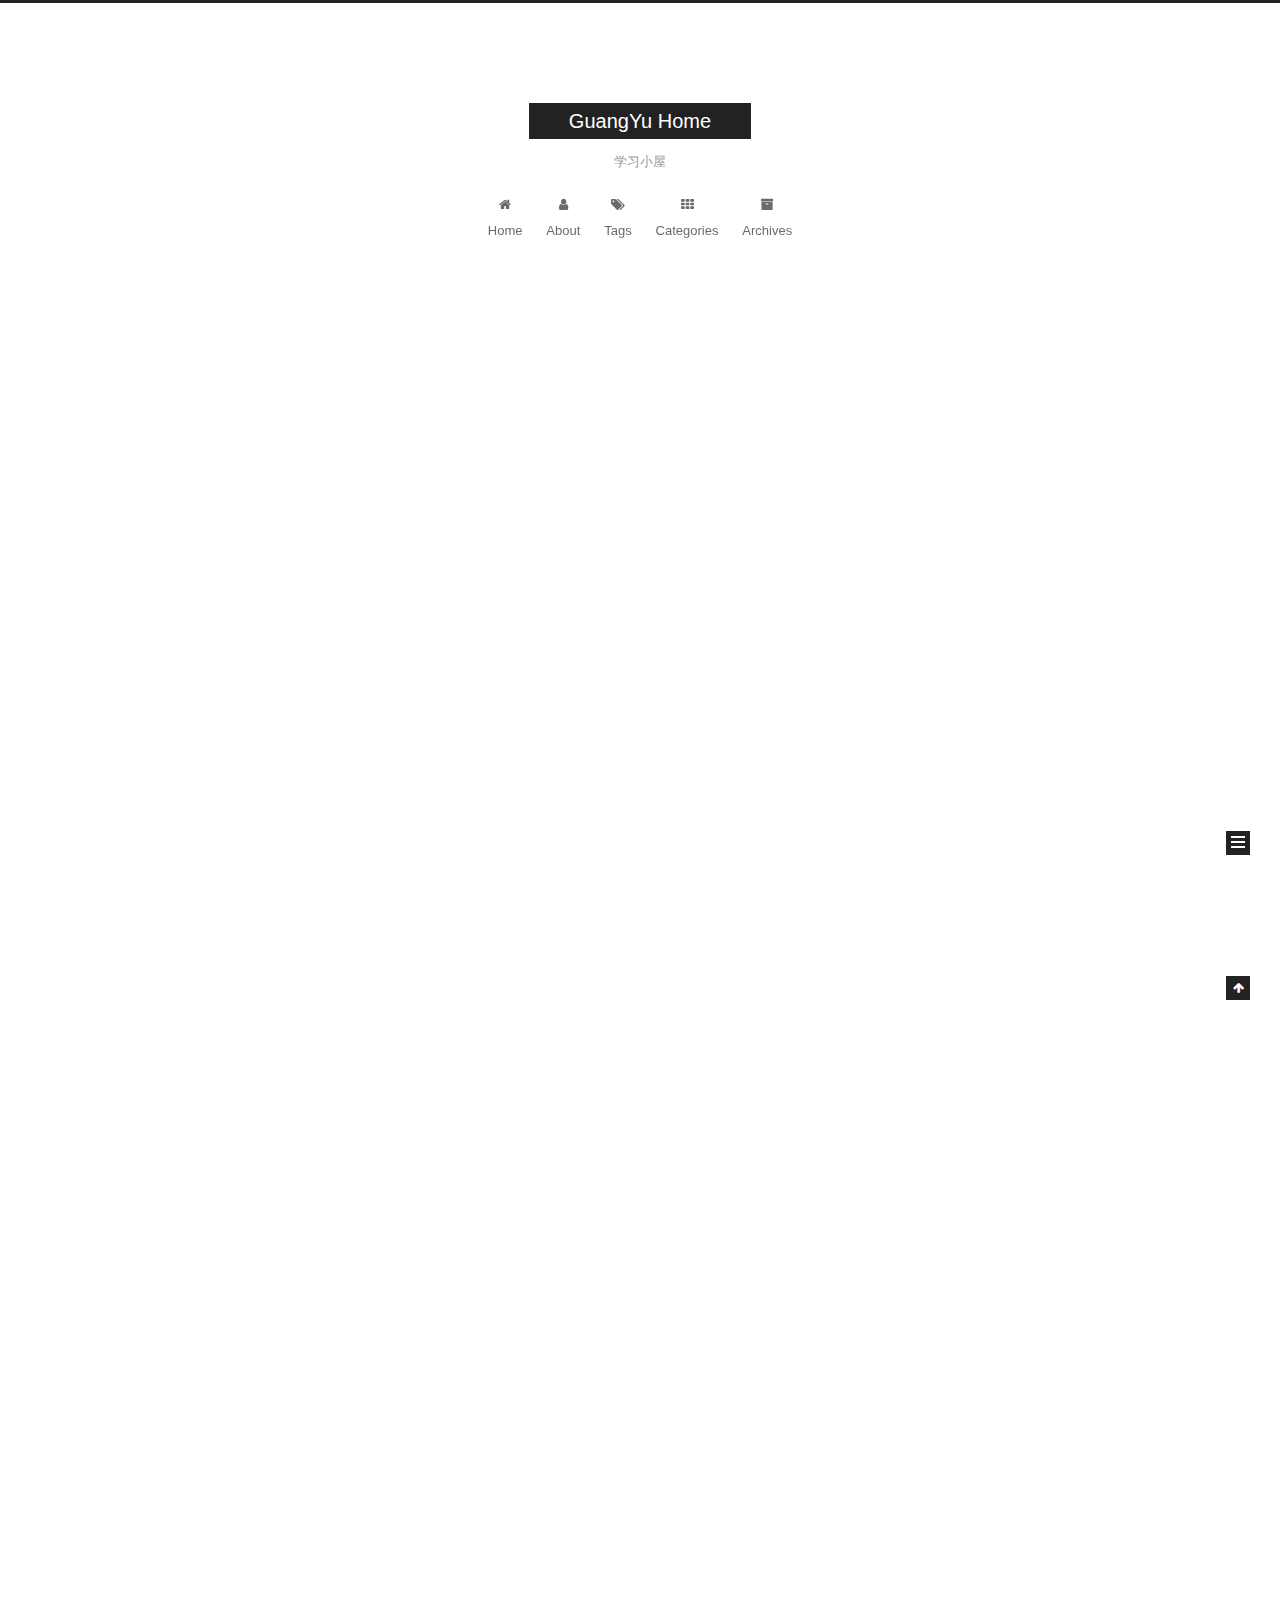
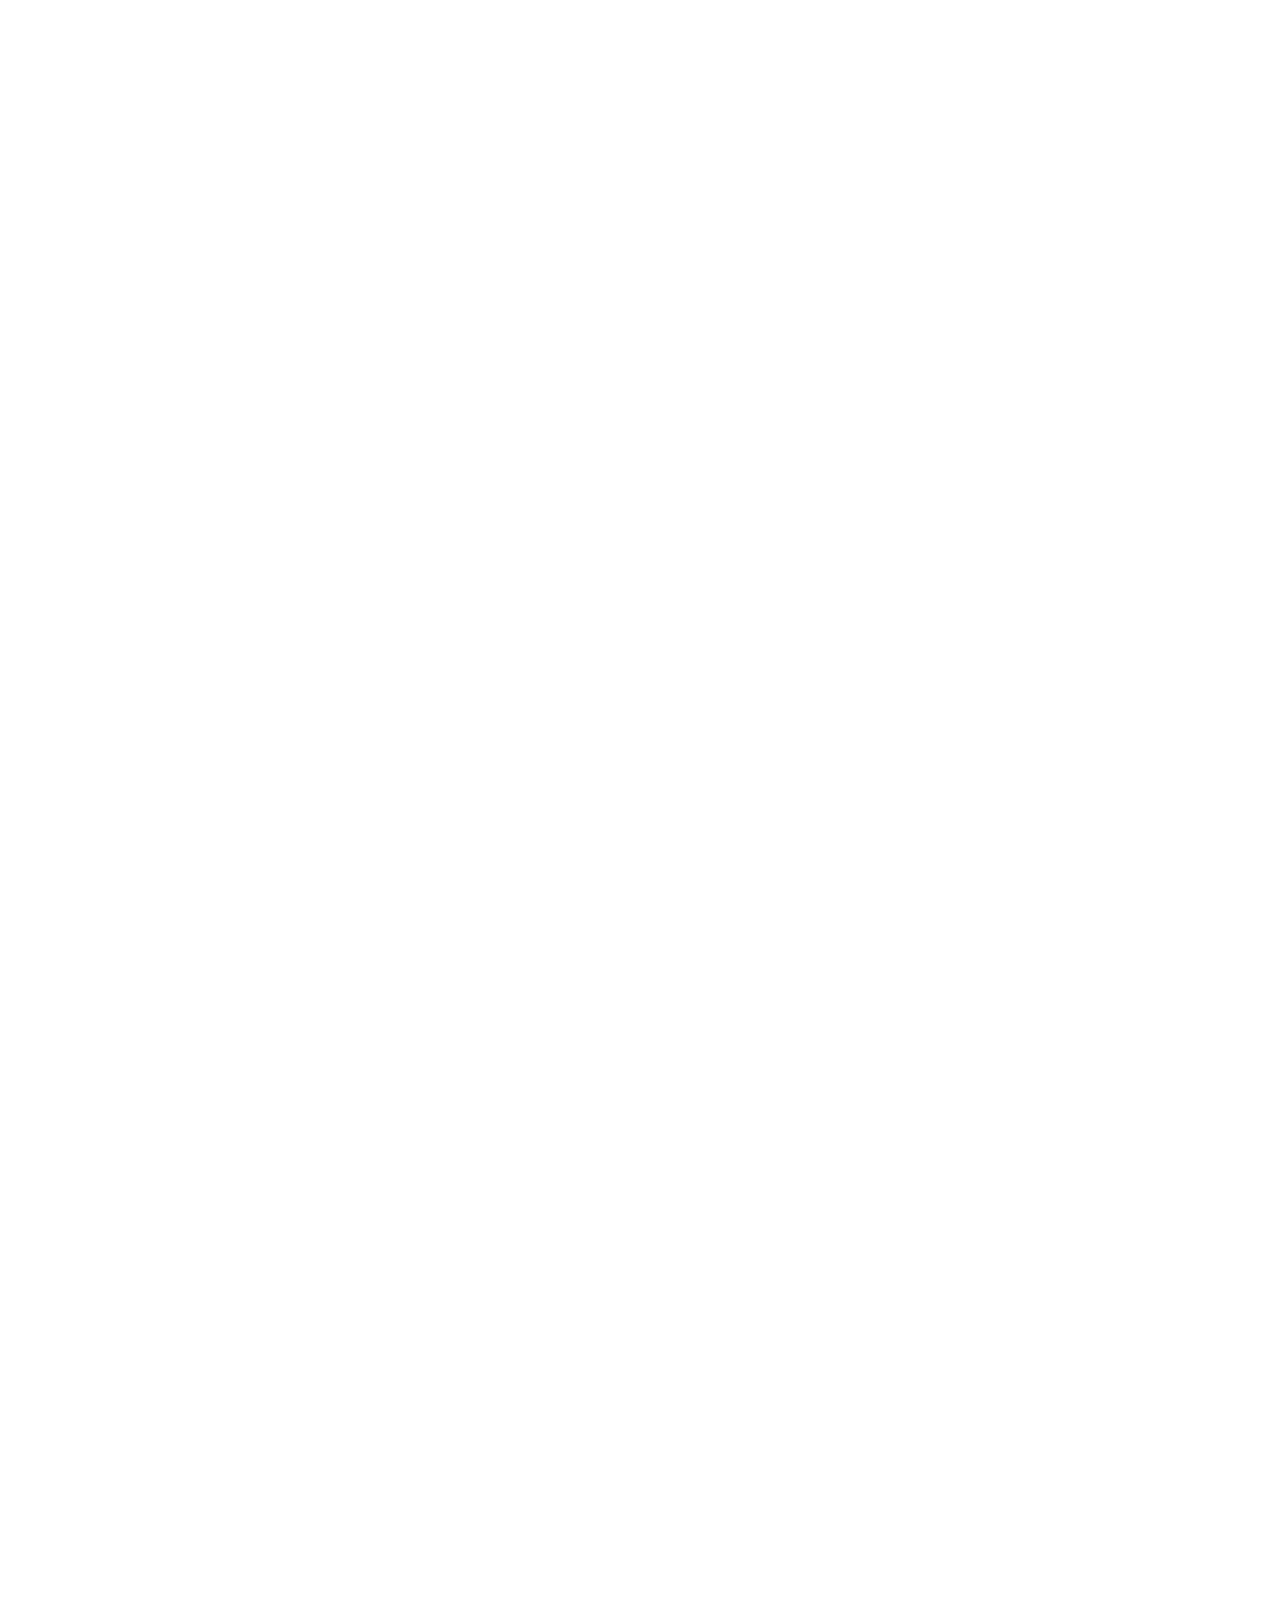
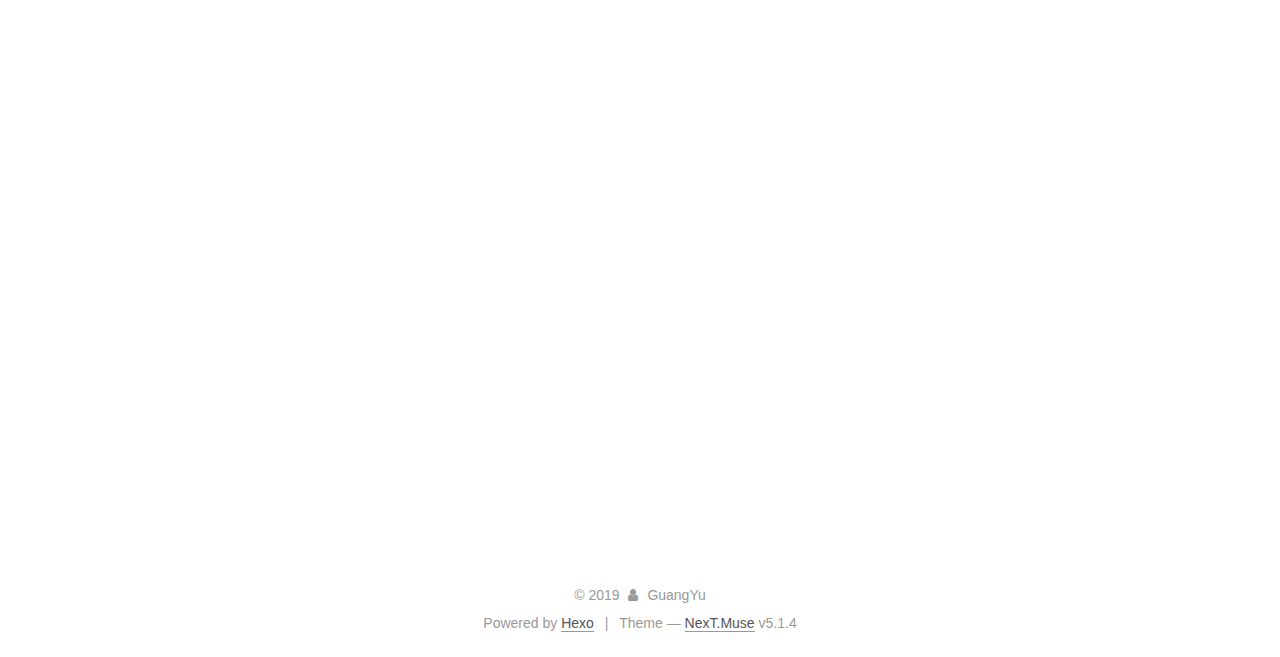
==== commit ea45c06f: "Site updated: 2019-12-03 20:39:58" ====
--- a/index.html
+++ b/index.html
@@ -64,6 +64,8 @@
 
   <link rel="mask-icon" href="/images/logo.svg?v=5.1.4" color="#222">
 
+
+  <link rel="manifest" href="/images/manifest.json">
 
 
 
@@ -188,6 +190,36 @@
         </li>
       
         
+        <li class="menu-item menu-item-about">
+          <a href="/about/%20" rel="section">
+            
+              <i class="menu-item-icon fa fa-fw fa-user"></i> <br />
+            
+            About
+          </a>
+        </li>
+      
+        
+        <li class="menu-item menu-item-tags">
+          <a href="/tags/%20" rel="section">
+            
+              <i class="menu-item-icon fa fa-fw fa-tags"></i> <br />
+            
+            Tags
+          </a>
+        </li>
+      
+        
+        <li class="menu-item menu-item-categories">
+          <a href="/categories/%20" rel="section">
+            
+              <i class="menu-item-icon fa fa-fw fa-th"></i> <br />
+            
+            Categories
+          </a>
+        </li>
+      
+        
         <li class="menu-item menu-item-archives">
           <a href="/archives/%20" rel="section">
             
--- a/css/main.css
+++ b/css/main.css
@@ -1822,7 +1822,7 @@
   width: 4px;
   height: 4px;
   border-radius: 50%;
-  background: #7c8fff;
+  background: #d9ff73;
 }
 .links-of-blogroll {
   font-size: 13px;
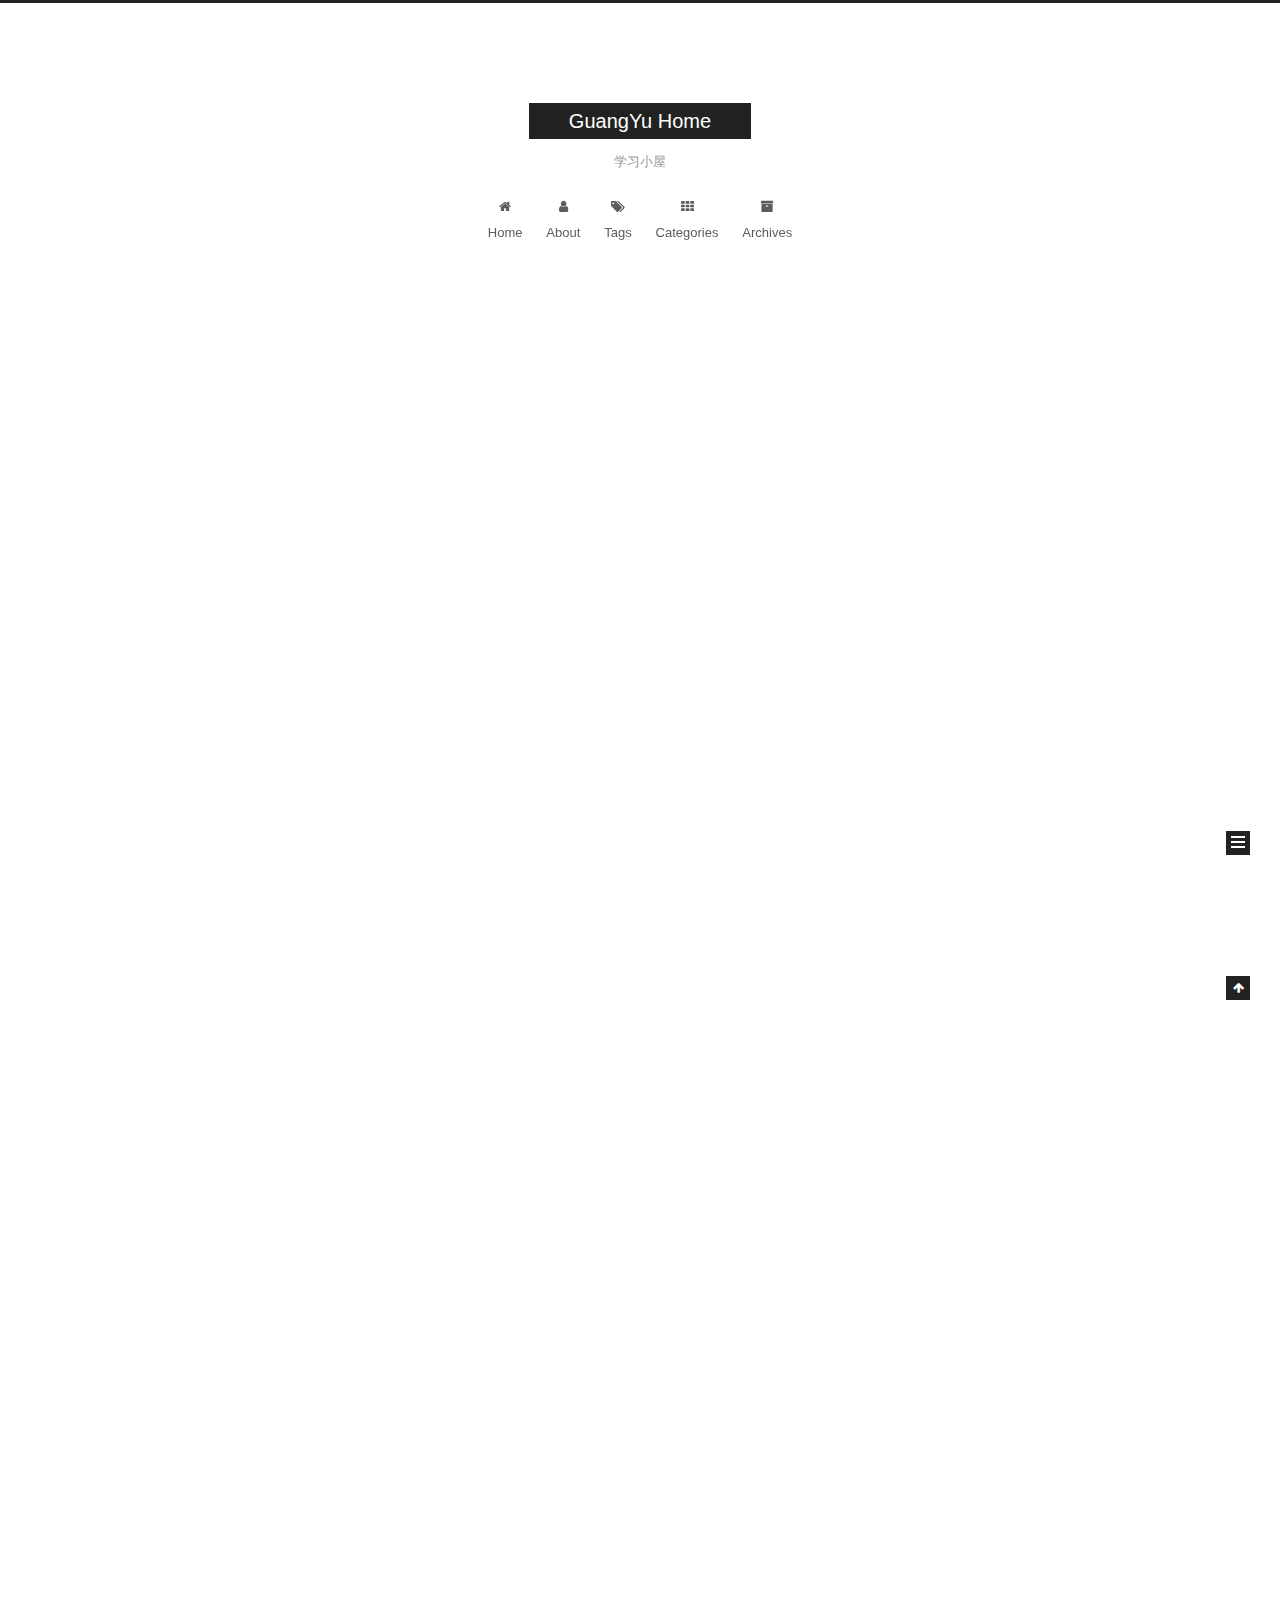
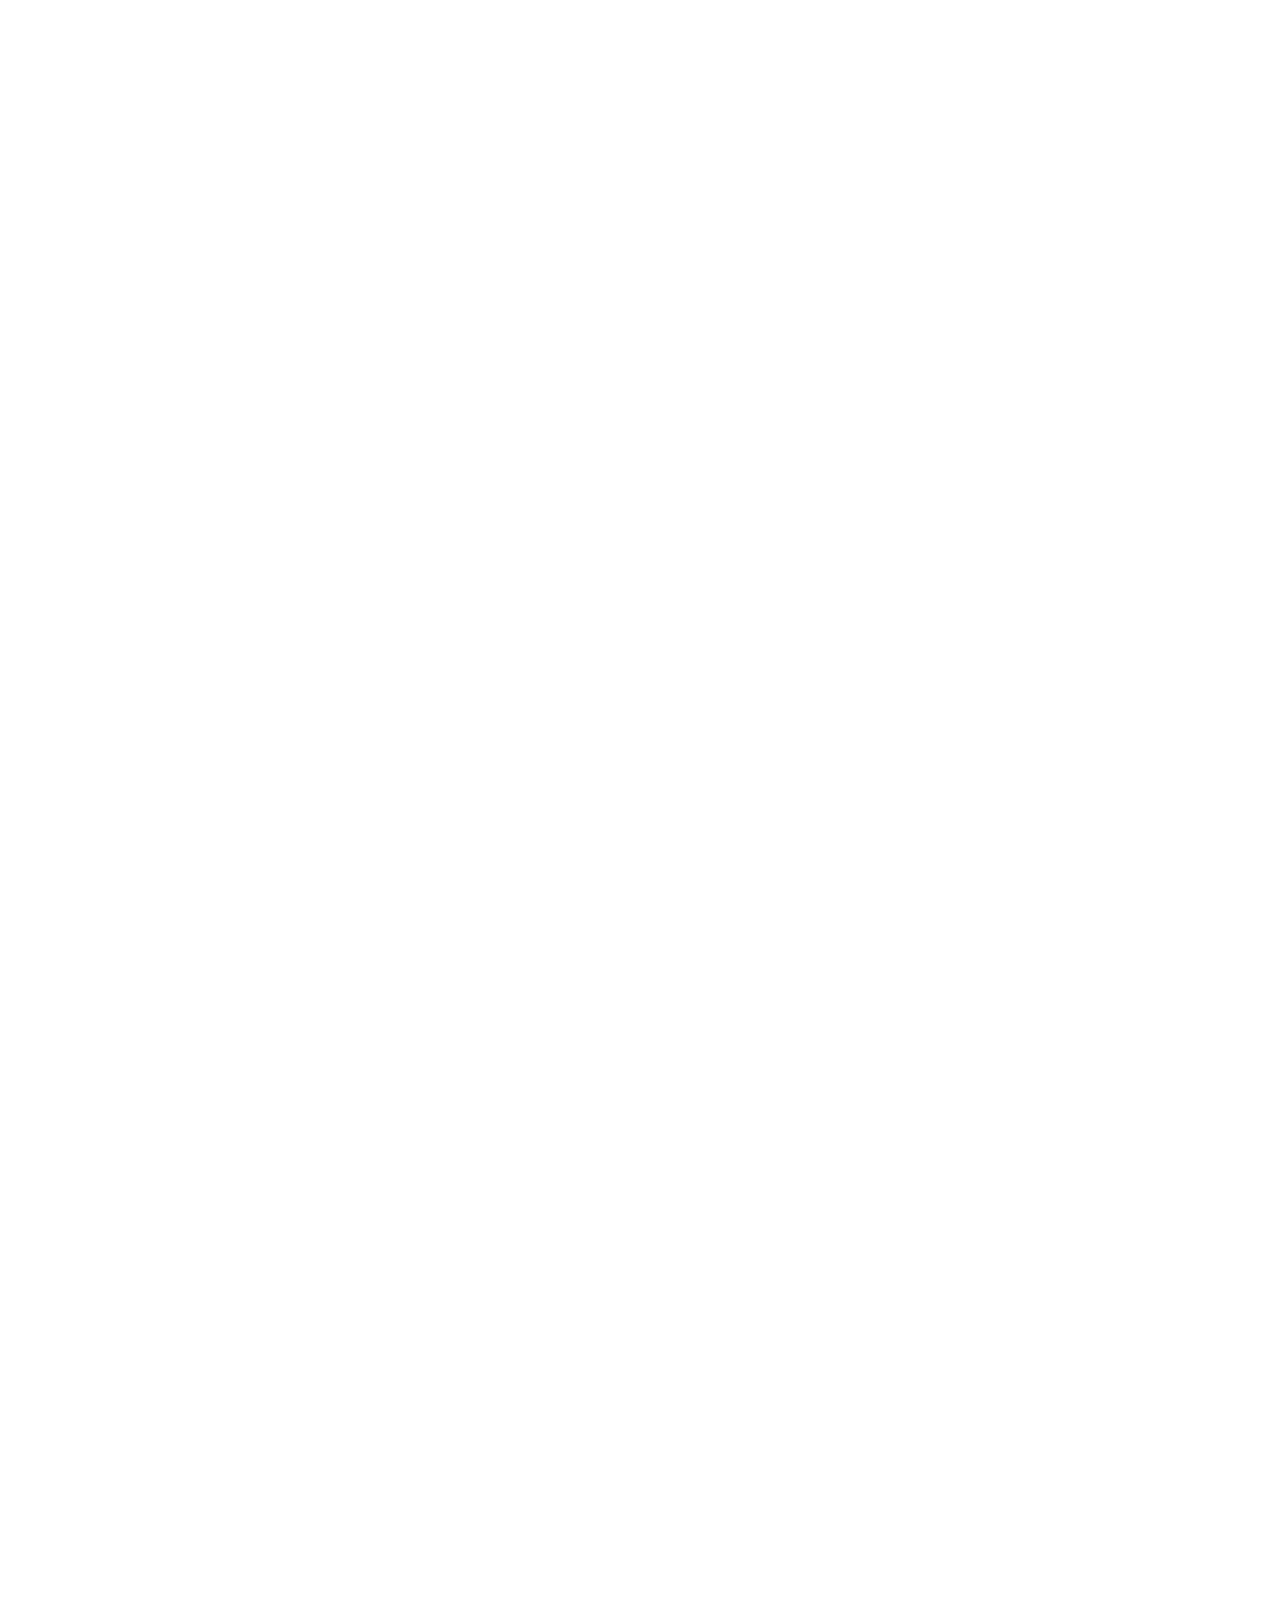
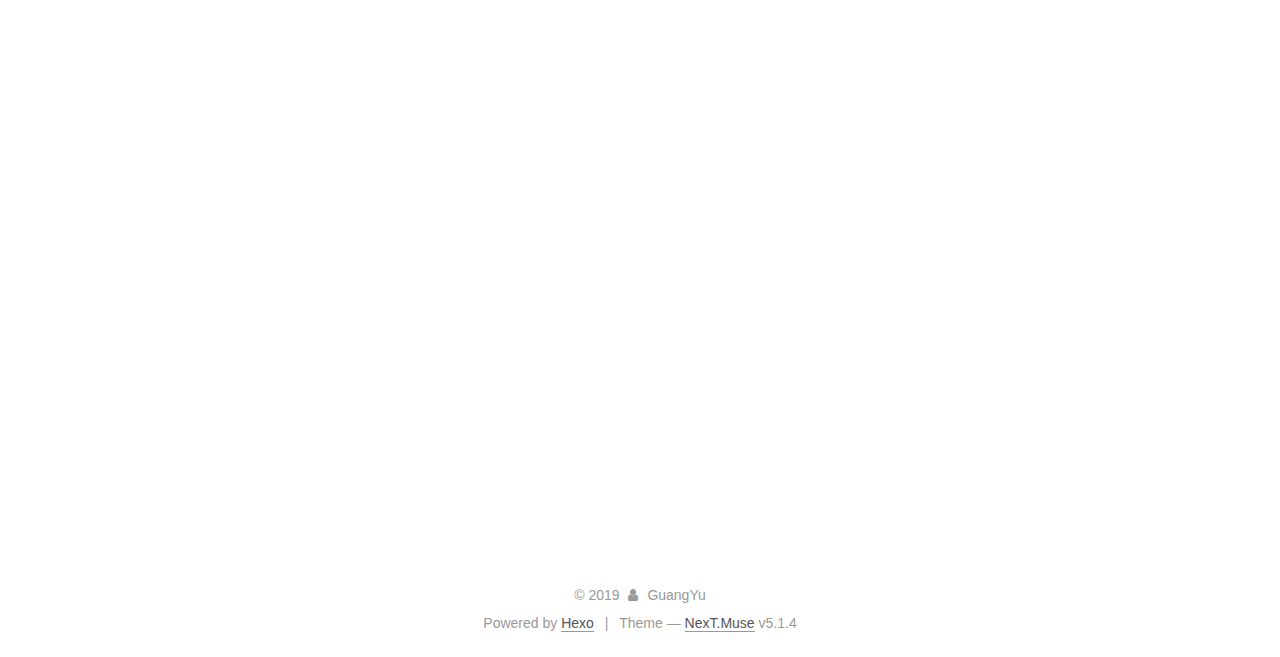
==== commit e67c1dcd: "Site updated: 2019-12-03 20:55:07" ====
--- a/index.html
+++ b/index.html
@@ -304,6 +304,28 @@
           </span>
 
           
+            <span class="post-category" >
+            
+              <span class="post-meta-divider">|</span>
+            
+              <span class="post-meta-item-icon">
+                <i class="fa fa-folder-o"></i>
+              </span>
+              
+                <span class="post-meta-item-text">In</span>
+              
+              
+                <span itemprop="about" itemscope itemtype="http://schema.org/Thing">
+                  <a href="/categories/%E8%BF%90%E7%BB%B4/" itemprop="url" rel="index">
+                    <span itemprop="name">运维</span>
+                  </a>
+                </span>
+
+                
+                
+              
+            </span>
+          
 
           
             
@@ -700,7 +722,25 @@
             
 
             
-
+              
+              
+              <div class="site-state-item site-state-categories">
+                
+                  <span class="site-state-item-count">1</span>
+                  <span class="site-state-item-name">categories</span>
+                
+              </div>
+            
+
+            
+              
+              
+              <div class="site-state-item site-state-tags">
+                
+                  <span class="site-state-item-count">1</span>
+                  <span class="site-state-item-name">tags</span>
+                
+              </div>
             
 
           </nav>
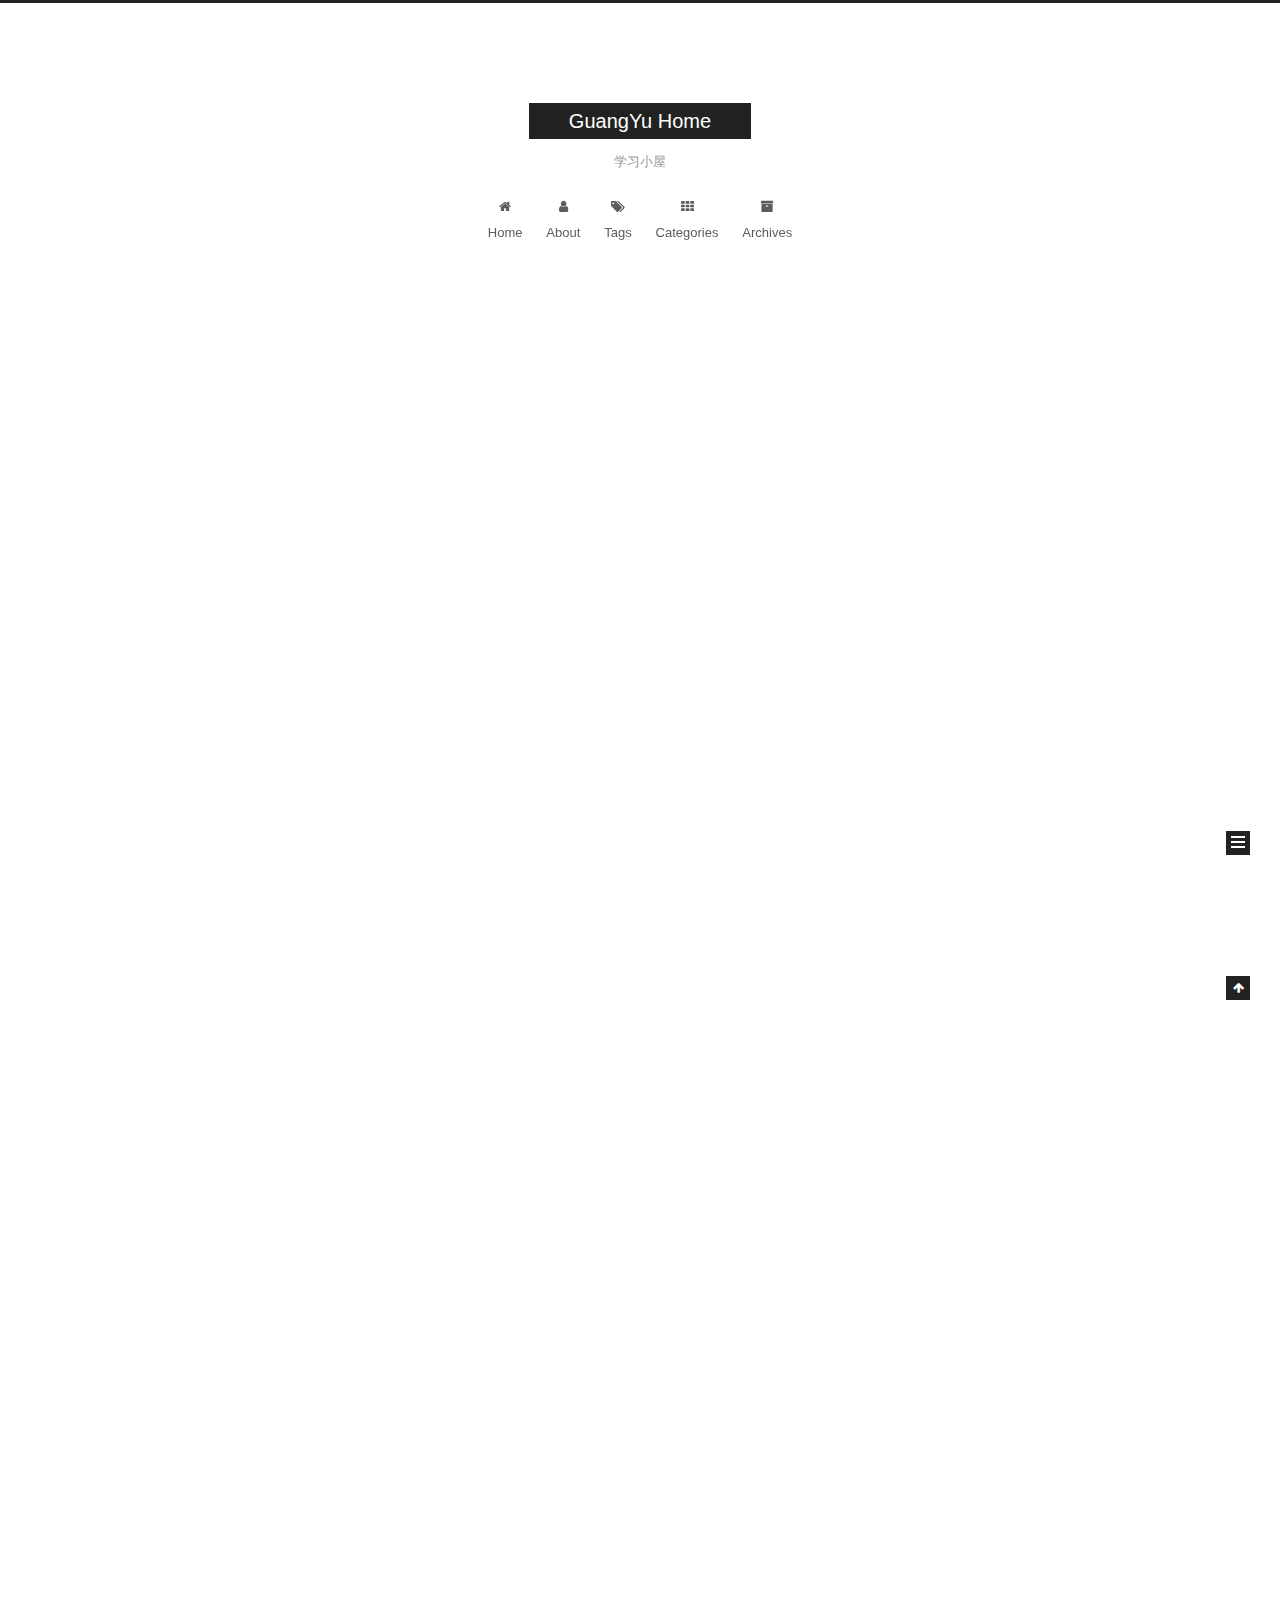
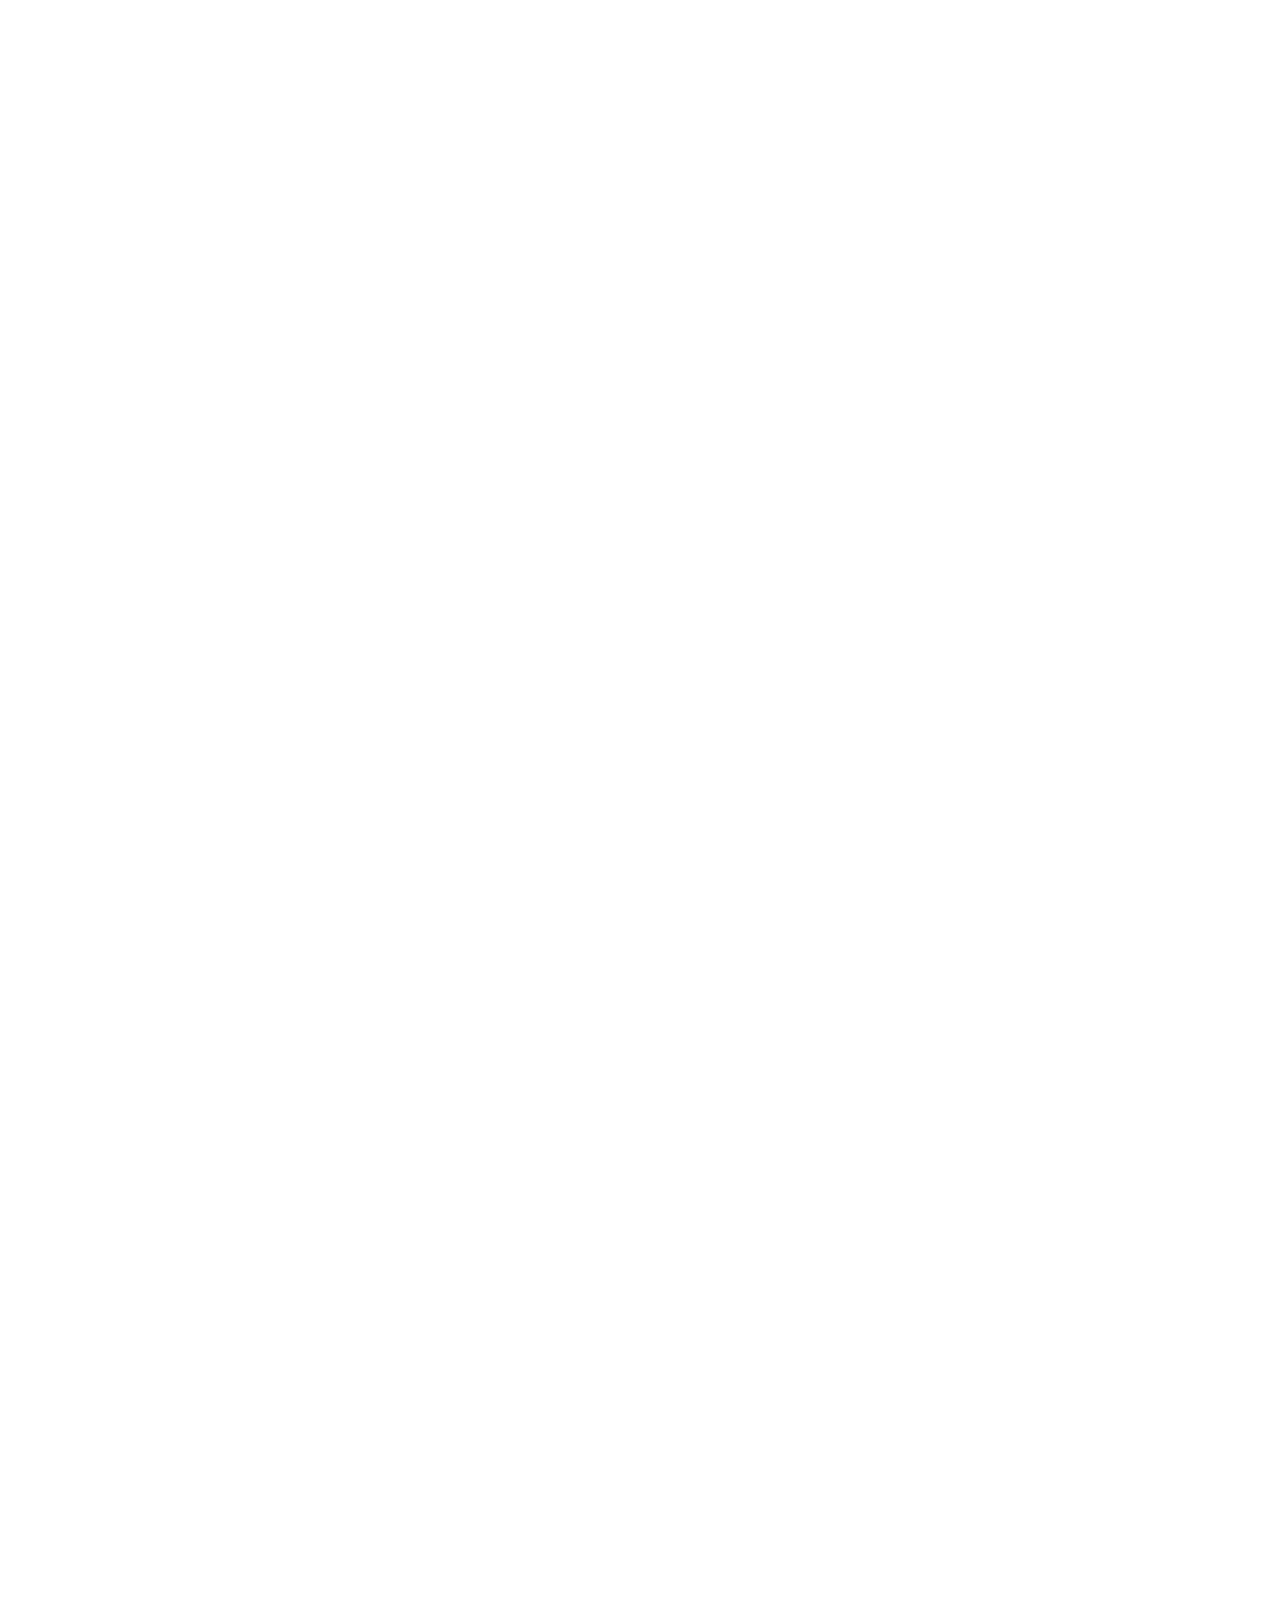
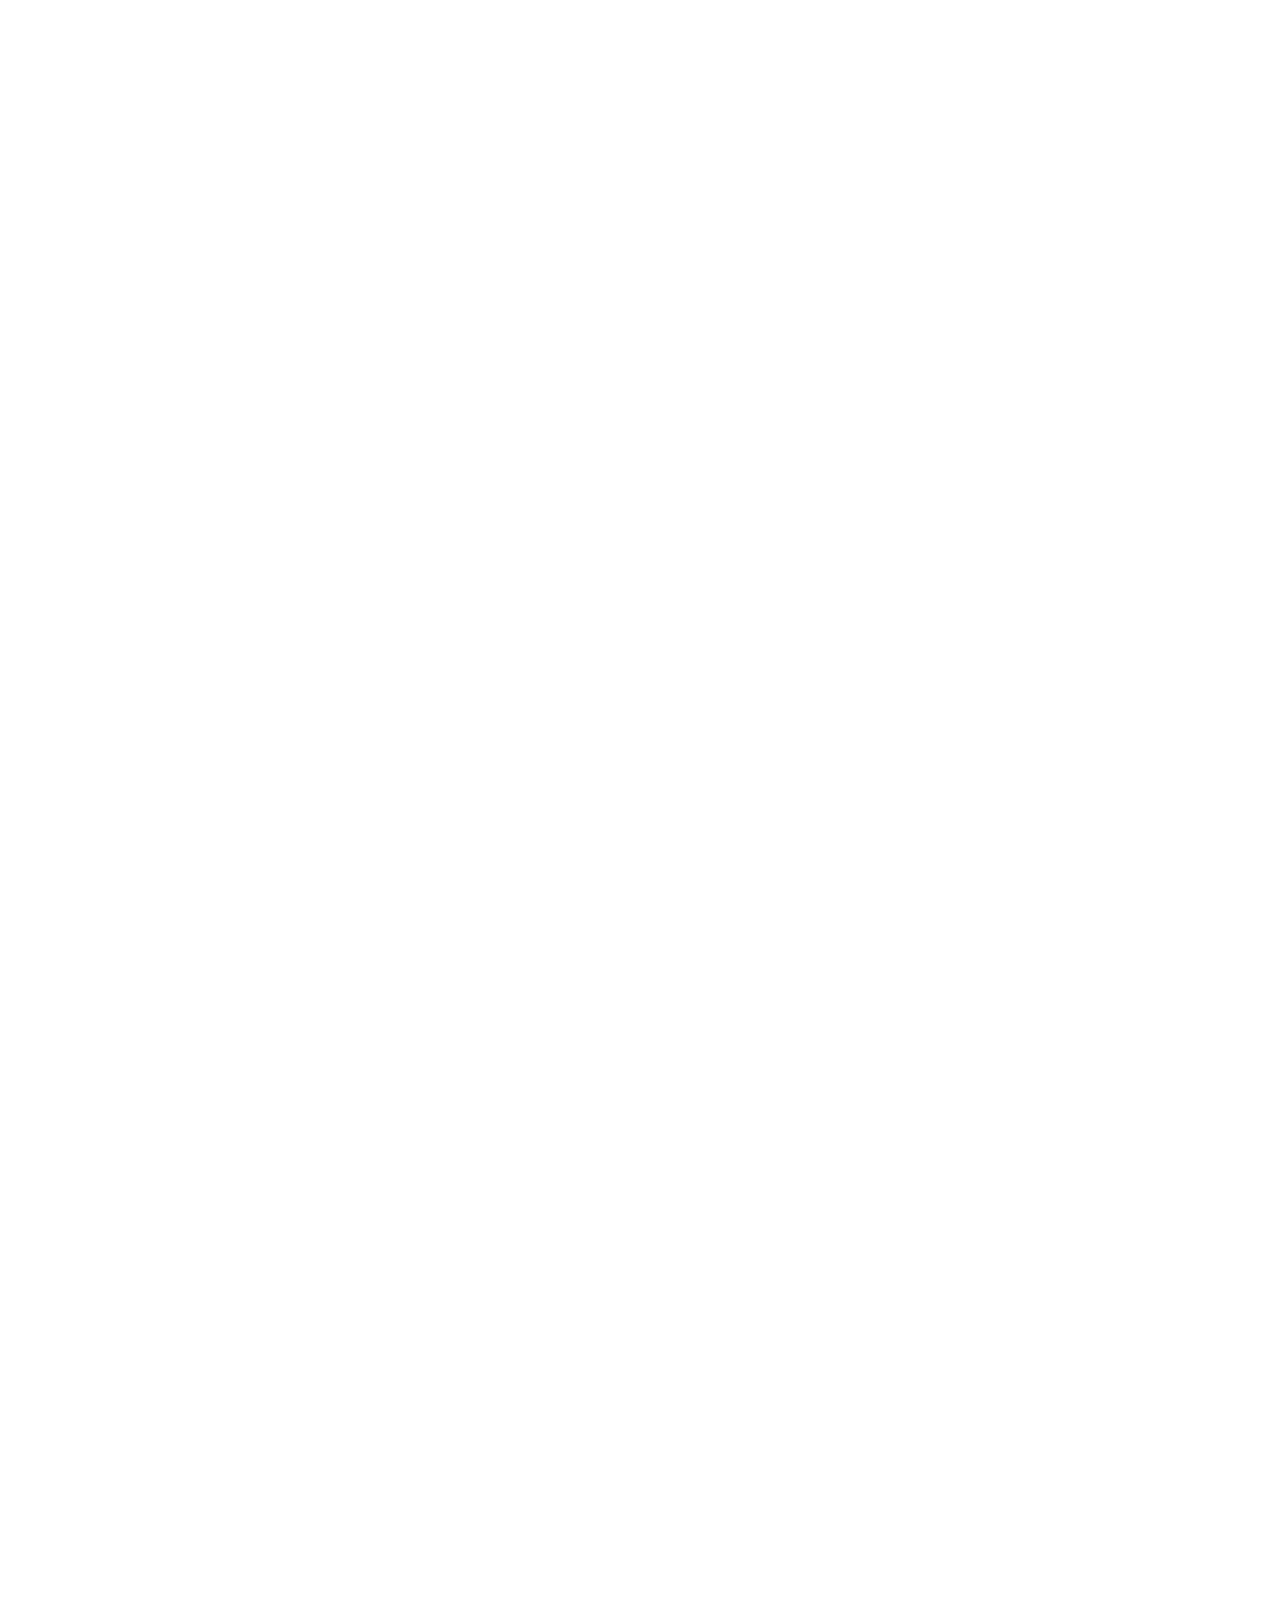
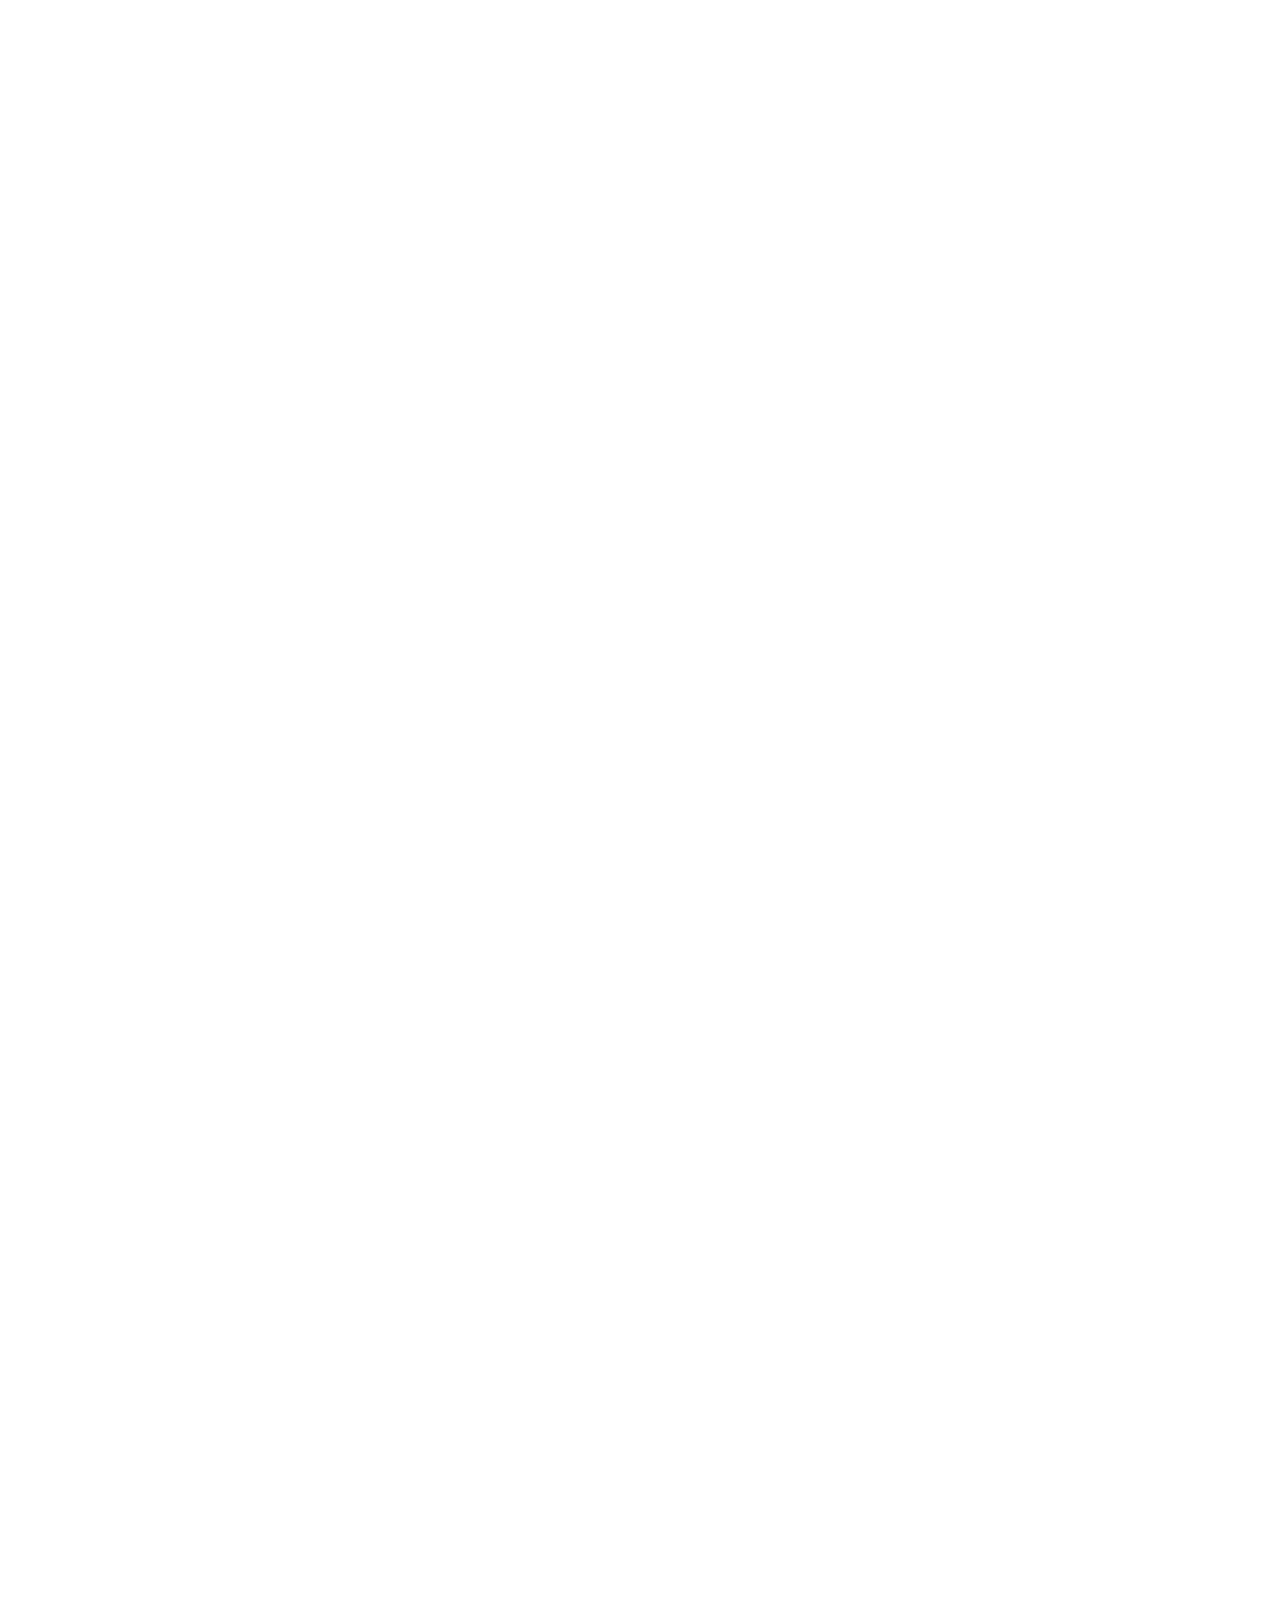
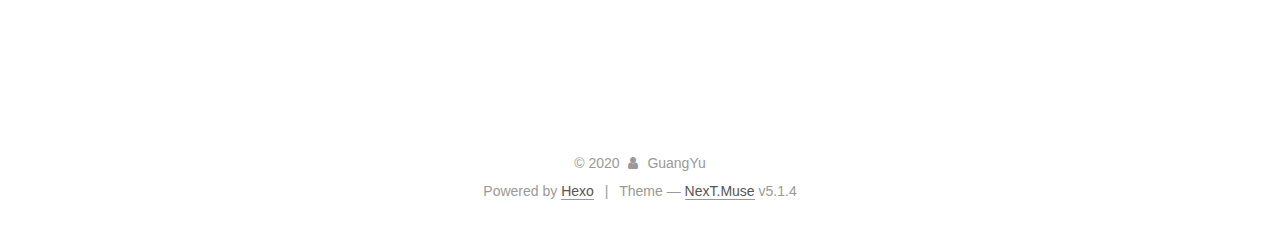
==== commit 0de52a5f: "Site updated: 2020-06-22 14:17:29" ====
--- a/index.html
+++ b/index.html
@@ -262,6 +262,215 @@
   
   
   <div class="post-block">
+    <link itemprop="mainEntityOfPage" href="https://blog.smartduck.xyz/2020/06/22/zabbix/">
+
+    <span hidden itemprop="author" itemscope itemtype="http://schema.org/Person">
+      <meta itemprop="name" content="GuangYu">
+      <meta itemprop="description" content="">
+      <meta itemprop="image" content="/images/avatar.gif">
+    </span>
+
+    <span hidden itemprop="publisher" itemscope itemtype="http://schema.org/Organization">
+      <meta itemprop="name" content="GuangYu Home">
+    </span>
+
+    
+      <header class="post-header">
+
+        
+        
+          <h1 class="post-title" itemprop="name headline">
+                
+                <a class="post-title-link" href="/2020/06/22/zabbix/" itemprop="url">zabbix</a></h1>
+        
+
+        <div class="post-meta">
+          <span class="post-time">
+            
+              <span class="post-meta-item-icon">
+                <i class="fa fa-calendar-o"></i>
+              </span>
+              
+                <span class="post-meta-item-text">Posted on</span>
+              
+              <time title="Post created" itemprop="dateCreated datePublished" datetime="2020-06-22T14:17:12+08:00">
+                2020-06-22
+              </time>
+            
+
+            
+
+            
+          </span>
+
+          
+
+          
+            
+          
+
+          
+          
+
+          
+
+          
+
+          
+
+        </div>
+      </header>
+    
+
+    
+    
+    
+    <div class="post-body" itemprop="articleBody">
+
+      
+      
+
+      
+        
+          
+            <h3 id="监控系统设计目标："><a href="#监控系统设计目标：" class="headerlink" title="监控系统设计目标："></a>监控系统设计目标：</h3><ol>
+<li>监控系统稳定可靠，资源占用较少</li>
+<li>监控系统可扩展性好，方便业务规模扩大的升级</li>
+<li>拥有完整的Web交互界面，数据可视化良好，且可实现Web端配置</li>
+<li>监控项及被监控主机的配置可批量化更新（监控项及主机数量庞大）</li>
+<li>增加/删除被监控主机，可实现自动发现自动更新</li>
+<li>自动报警，如邮件，微信等方式</li>
+<li>被监控主机出非硬件故障可远程进行有限操作，如重启，重装系统等</li>
+<li>监控数据标准化存储，方便后期的二次开发</li>
+<li>API接口完善，可实现二次开发</li>
+<li>报警升级机制，报警在一定时间内没有被解决，则会通知级别更高的人</li>
+</ol>
+<h3 id="Zabbix"><a href="#Zabbix" class="headerlink" title="Zabbix"></a>Zabbix</h3><h4 id="Zabbix介绍"><a href="#Zabbix介绍" class="headerlink" title="Zabbix介绍"></a>Zabbix介绍</h4><ul>
+<li>Zabbix 是一个企业级分布式开源监控解决方案。</li>
+<li>Zabbix能够监控众多网络参数及服务器的健康度和完整性，包括且不限于硬件监控，系统监控，服务监控及网络监控</li>
+<li>Zabbix拥有灵活的告警机制，可以方便的扩展邮件，微信，电话，短信等报警方式</li>
+<li>Zabbix提供出色的报表及数据可视化功能</li>
+<li>Zabbix支持主动轮询或者被动捕获的方式获取监控数据，并可以通过Zabbix Proxy方式扩展监控范围，以便覆盖更多业务场景。</li>
+</ul>
+<h4 id="Zabbix的特点"><a href="#Zabbix的特点" class="headerlink" title="Zabbix的特点"></a>Zabbix的特点</h4><ol>
+<li>配置简单灵活，可配置模版且模版可继承</li>
+<li>报警机制灵活。可配置多种方式报警，可将报警分级</li>
+<li>可以进行多种不同类型数据的收集。包括并不限于Zabbix Agent, SNMP, IPMI, JMX</li>
+<li>Zabbix Server由C语言开发，高性能，低资源消耗</li>
+<li>可实现自动发现和自动注册，方便新增节点的监控</li>
+<li>监控数据标准化存于数据库中，方便数据的二次使用</li>
+<li>提供API接口，方便二次开发以实现定制化需求</li>
+</ol>
+<h4 id="Zabbix体系结构："><a href="#Zabbix体系结构：" class="headerlink" title="Zabbix体系结构："></a>Zabbix体系结构：</h4><p><img src="./zabbix_arch.jpg" alt="Zabbix体系结构"></p>
+<p>组件说明</p>
+<ul>
+<li>Zabbix Server：收集，统计agent的监控信息，实现各项配置以及于Web UI及数据库交互。</li>
+<li>Zabbix Database：存储配置信息及监控数据。</li>
+<li>Zabbix Web UI：用于可视化交互</li>
+<li>Zabbix Agent：被监控机器上安装的代理，收集本地数据</li>
+<li>Zabix Proxy：代理服务器，代理server收集agent的监控数据，汇总后统一发给Server</li>
+</ul>
+<h4 id="Zabbix的监控范围及方式"><a href="#Zabbix的监控范围及方式" class="headerlink" title="Zabbix的监控范围及方式"></a>Zabbix的监控范围及方式</h4><p>包括且不限于以下监控项</p>
+<ol>
+<li>硬件监控（Zabbix IPMI Interface）<ul>
+<li>硬件温度</li>
+<li>风扇转速</li>
+<li>电源</li>
+<li>电压<blockquote>
+<p>另外，如果硬件支持的话可实现远程重启/安装系统等操作</p>
+</blockquote>
+</li>
+</ul>
+</li>
+<li>系统监控 (Zabbix Agent Interface)<ul>
+<li>cpu利用率</li>
+<li>cpu负载</li>
+<li>磁盘使用率</li>
+<li>硬盘IO等</li>
+<li>文件句柄数</li>
+</ul>
+</li>
+<li>应用服务监控 (Zabbix Agent UserParameter)<ul>
+<li>HTTP请求数</li>
+<li>HTTP响应时间</li>
+<li>HTTP状态码</li>
+</ul>
+</li>
+<li>网络设备监控  (Zabbix SNMP Interface)<ul>
+<li>带宽使用率</li>
+<li>丢包率</li>
+<li>网络设备的增加和移除</li>
+<li>网络设备的CPU/Memory使用率</li>
+<li>TCP连接数以及连接状态</li>
+</ul>
+</li>
+<li>数据库监控 (Zabbix Agent Shell)<ul>
+<li>数据库CPU/Memory利用率</li>
+<li>数据库插入/删除/修改等操作数</li>
+<li>慢查询</li>
+</ul>
+</li>
+</ol>
+<h4 id="常见术语"><a href="#常见术语" class="headerlink" title="常见术语"></a>常见术语</h4><ul>
+<li>监控项 item：一个特定的监控指标的数据，如CPU利用率</li>
+<li>触发器 trigger：一个表达式，用于评估某监控对象的某特定 item 内所接收的数据是否在合理范围内，即阈值。当数据量大于阈值时，触发器状态从 ok 变为 problem</li>
+<li>事件 event：触发器状态的变化产生事件</li>
+<li>动作 action：指对特定事件事先定义的处理方法，包含操作与条件</li>
+<li>报警升级 escalation：发送警报或执行远程命令的自定义方案</li>
+<li>媒介 media：发送通知的手段或通道，如 Email，jabber，SMS，也以通过插件实现第三方的调用如微信等</li>
+<li>通知 notification：通过选定的媒介向用户发送的有关某事件的信息</li>
+<li>远程命令：预定义的命令，可在被监控主机处于某特定条件下自动执行</li>
+<li>模板 template：用于快速定义被监控主机的预设条目集合，包含 item，trigger，graph，screen（多个 graph），application，low-level discovery rule。模板可以直接链接到单个主机</li>
+<li>应用程序 application：一组 item 的集合，通常为同一类型的item</li>
+</ul>
+
+          
+        
+      
+    </div>
+    
+    
+    
+
+    
+
+    
+
+    
+
+    <footer class="post-footer">
+      
+
+      
+
+      
+
+      
+      
+        <div class="post-eof"></div>
+      
+    </footer>
+  </div>
+  
+  
+  
+  </article>
+
+
+    
+      
+
+  
+
+  
+  
+  
+
+  <article class="post post-type-normal" itemscope itemtype="http://schema.org/Article">
+  
+  
+  
+  <div class="post-block">
     <link itemprop="mainEntityOfPage" href="https://blog.smartduck.xyz/2019/12/03/nginx%E4%BB%A3%E7%90%86%E8%AE%BF%E9%97%AEmysql%E6%95%B0%E6%8D%AE%E5%BA%93/">
 
     <span hidden itemprop="author" itemscope itemtype="http://schema.org/Person">
@@ -715,7 +924,7 @@
               
                 <a href="/archives/%20%7C%7C%20archive">
               
-                  <span class="site-state-item-count">3</span>
+                  <span class="site-state-item-count">4</span>
                   <span class="site-state-item-name">posts</span>
                 </a>
               </div>
@@ -774,7 +983,7 @@
 
     <footer id="footer" class="footer">
       <div class="footer-inner">
-        <div class="copyright">&copy; <span itemprop="copyrightYear">2019</span>
+        <div class="copyright">&copy; <span itemprop="copyrightYear">2020</span>
   <span class="with-love">
     <i class="fa fa-user"></i>
   </span>
--- a/css/main.css
+++ b/css/main.css
@@ -1822,7 +1822,7 @@
   width: 4px;
   height: 4px;
   border-radius: 50%;
-  background: #d9ff73;
+  background: #fa71c8;
 }
 .links-of-blogroll {
   font-size: 13px;
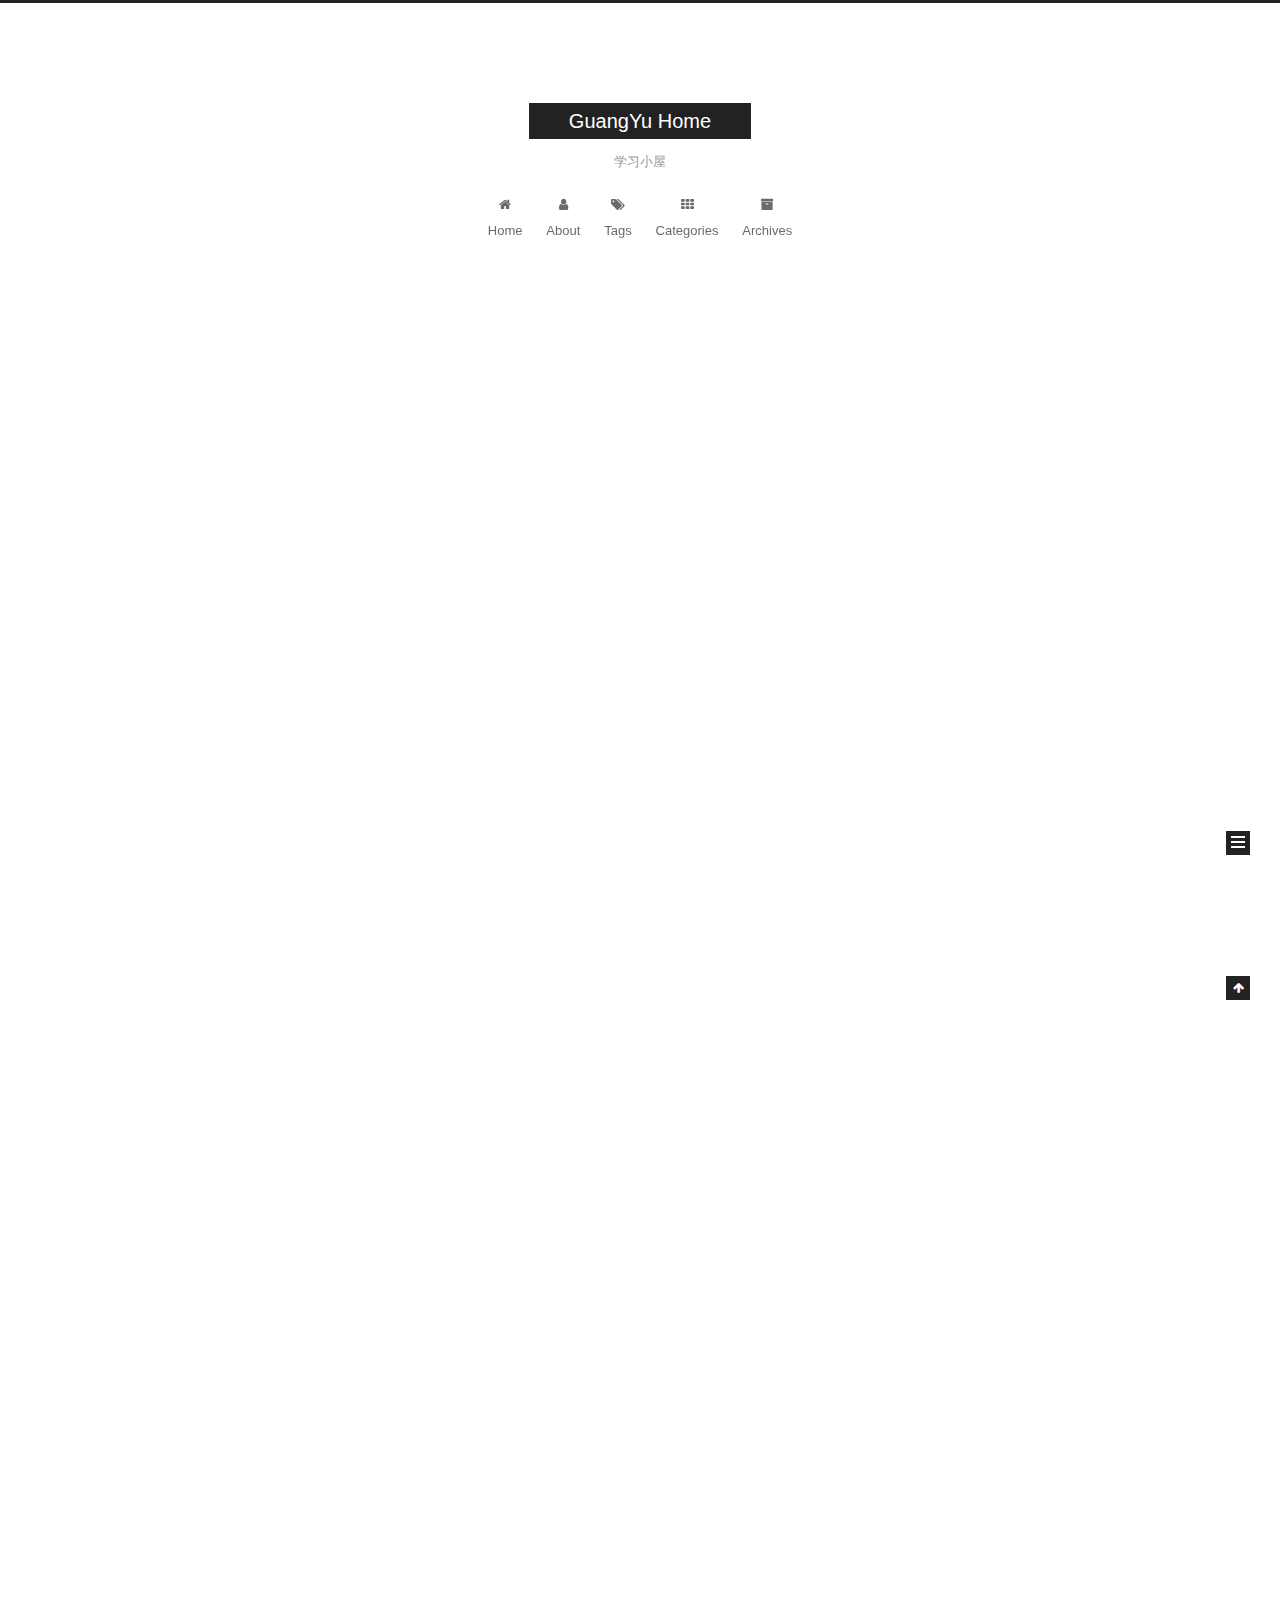
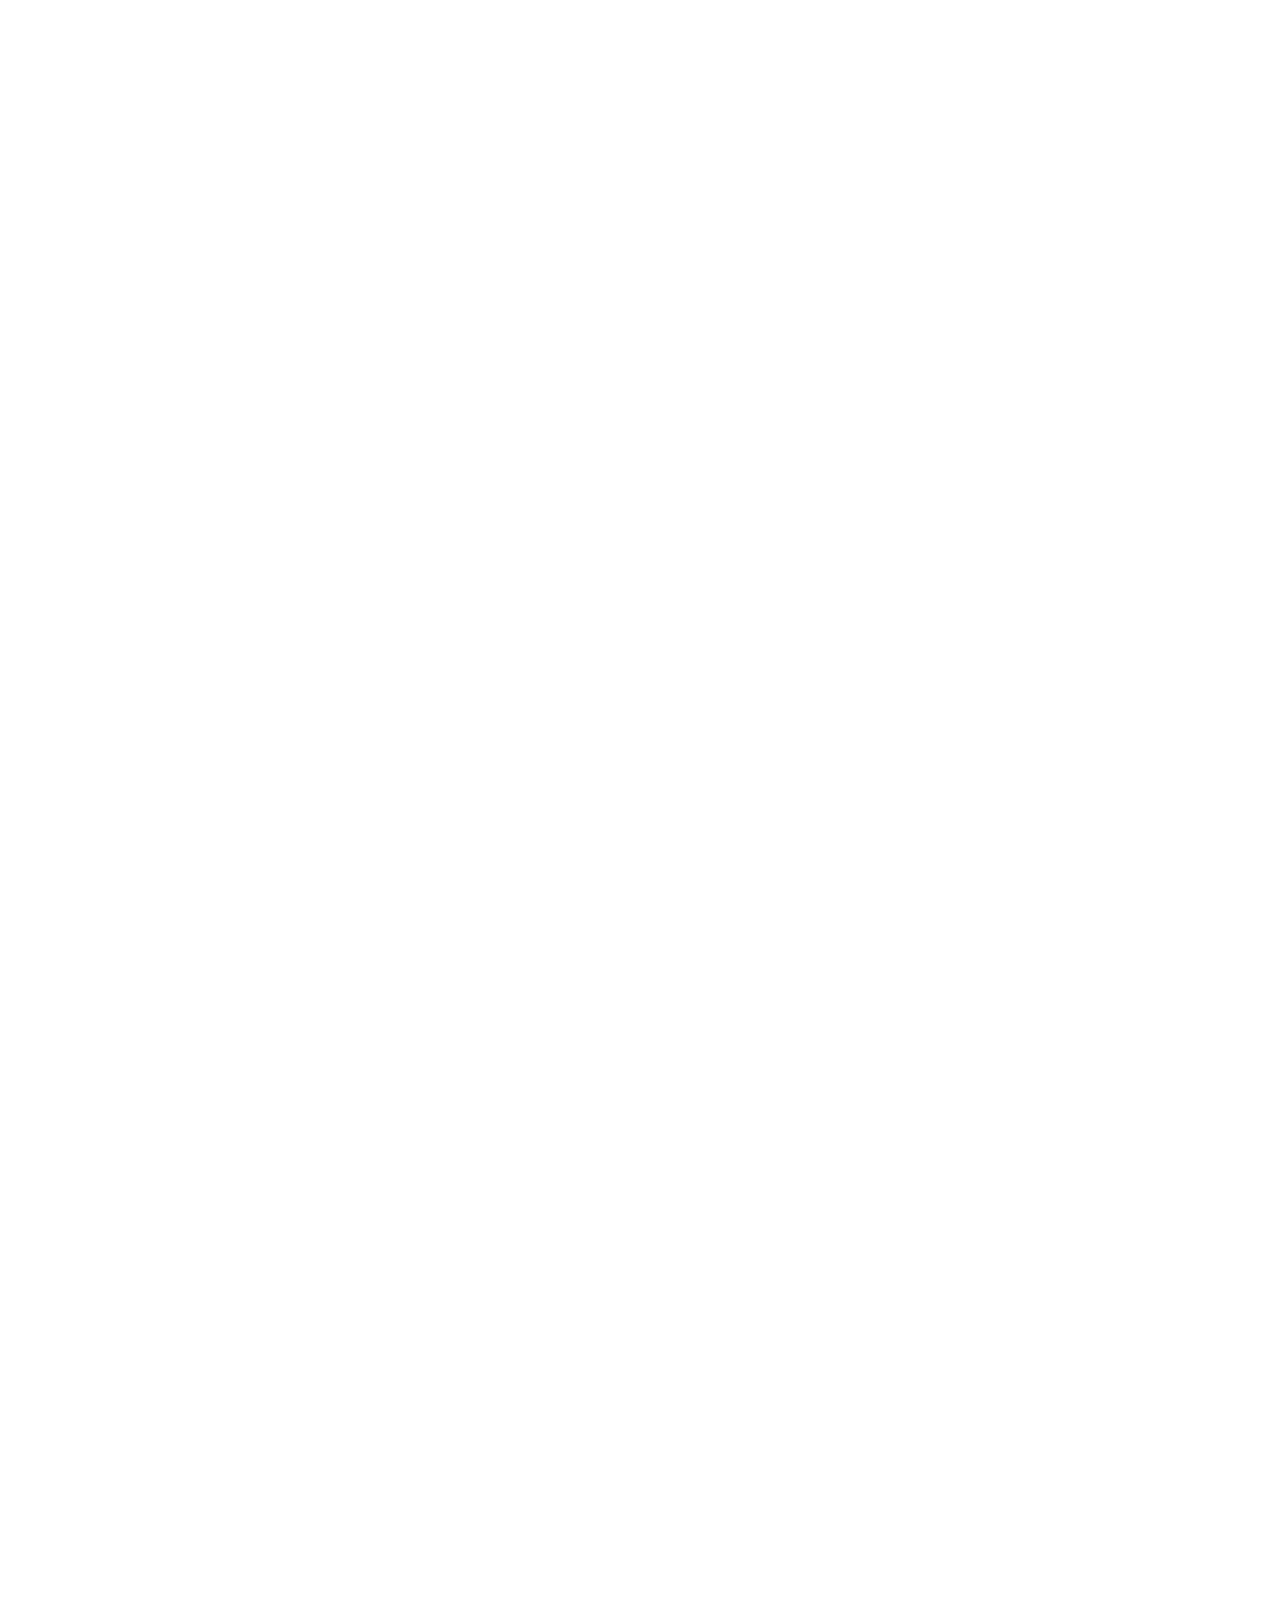
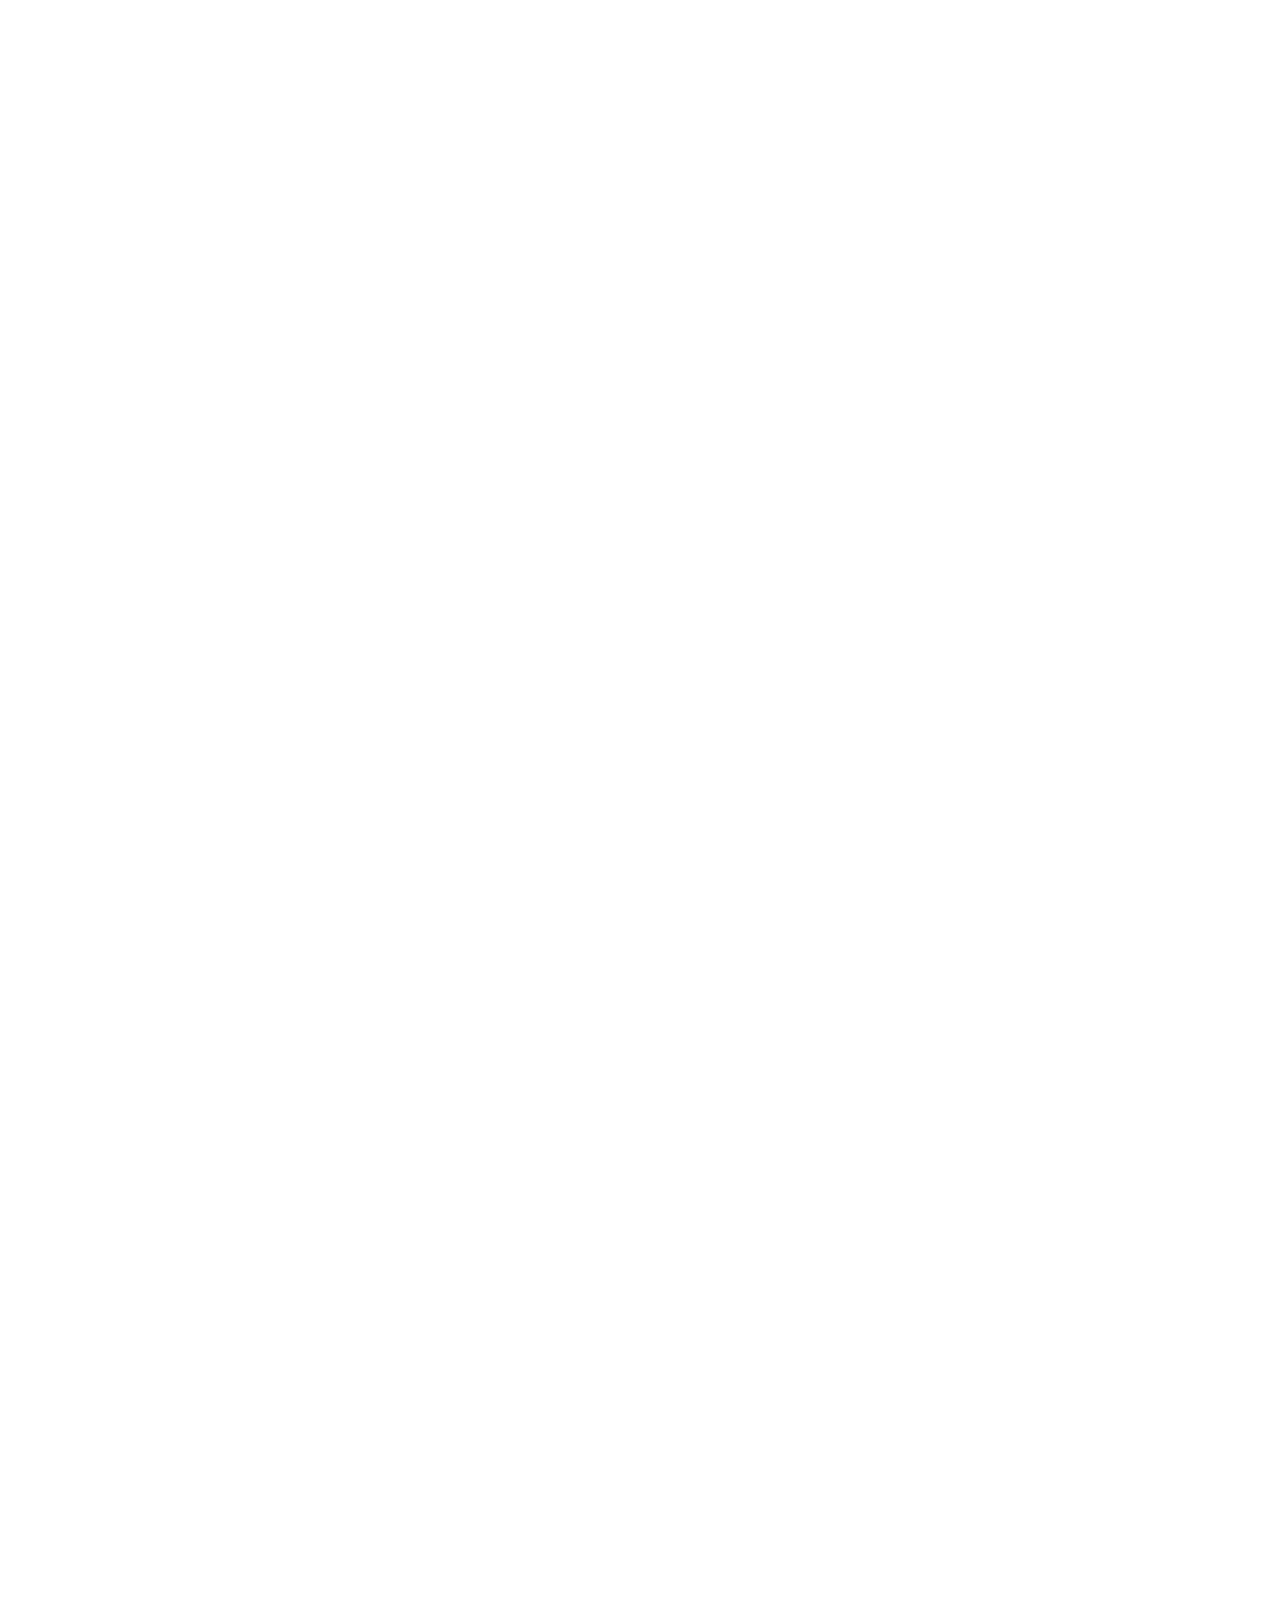
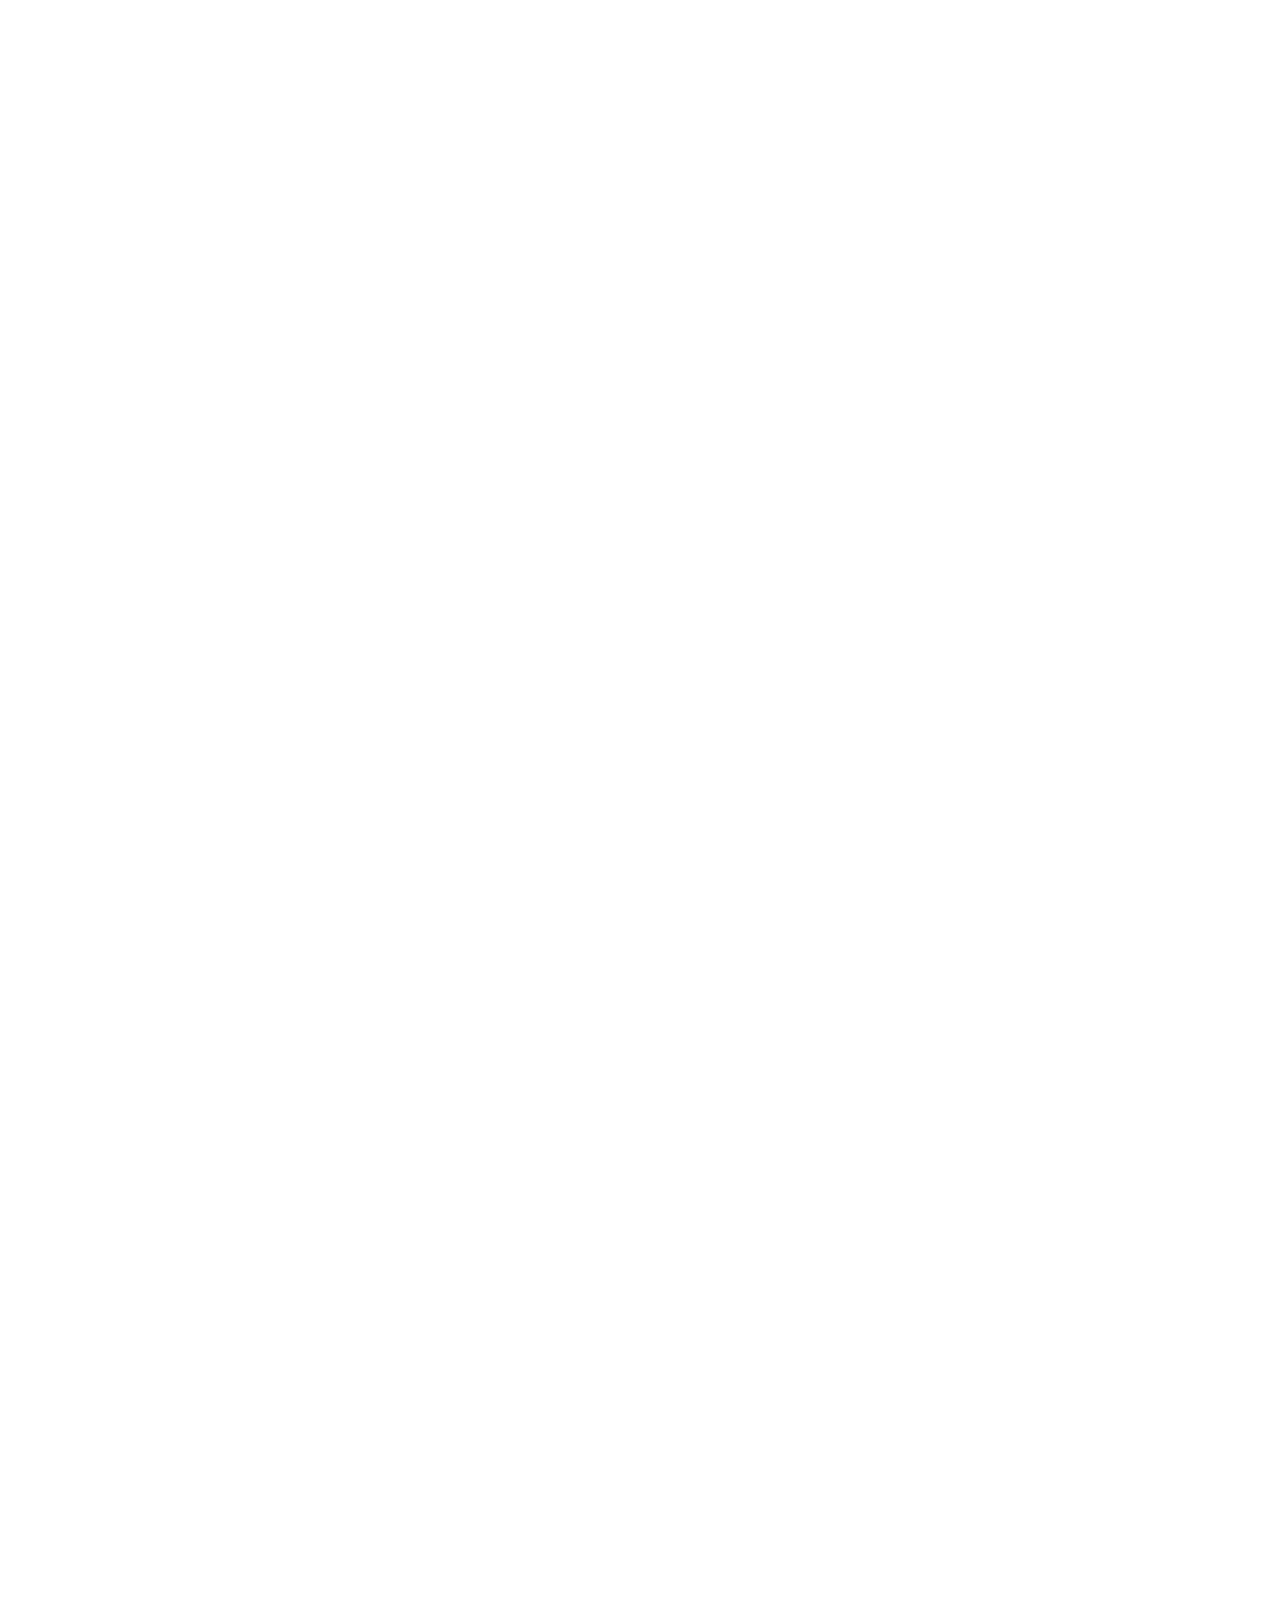
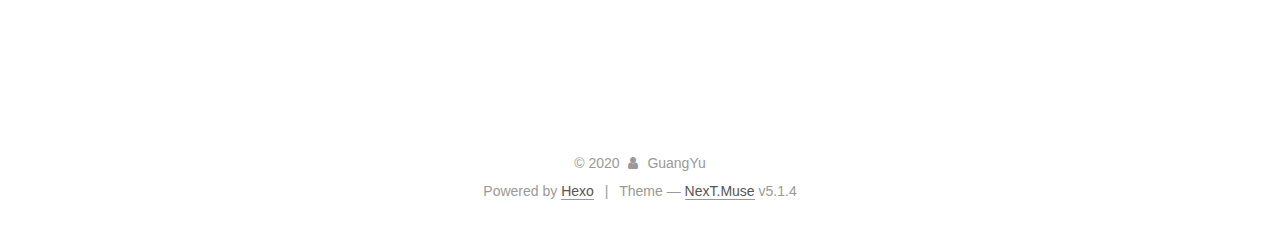
==== commit 8c0325f2: "Site updated: 2020-06-22 14:43:30" ====
--- a/index.html
+++ b/index.html
@@ -293,7 +293,7 @@
               
                 <span class="post-meta-item-text">Posted on</span>
               
-              <time title="Post created" itemprop="dateCreated datePublished" datetime="2020-06-22T14:17:12+08:00">
+              <time title="Post created" itemprop="dateCreated datePublished" datetime="2020-06-22T14:42:42+08:00">
                 2020-06-22
               </time>
             
@@ -361,7 +361,7 @@
 <li>监控数据标准化存于数据库中，方便数据的二次使用</li>
 <li>提供API接口，方便二次开发以实现定制化需求</li>
 </ol>
-<h4 id="Zabbix体系结构："><a href="#Zabbix体系结构：" class="headerlink" title="Zabbix体系结构："></a>Zabbix体系结构：</h4><p><img src="./zabbix_arch.jpg" alt="Zabbix体系结构"></p>
+<h4 id="Zabbix体系结构："><a href="#Zabbix体系结构：" class="headerlink" title="Zabbix体系结构："></a>Zabbix体系结构：</h4><p><img src="https://s3.amazonaws.com/ohippo.com.test/training/guangyu.dong/zabbix_arch.jpg" alt="Zabbix体系结构"></p>
 <p>组件说明</p>
 <ul>
 <li>Zabbix Server：收集，统计agent的监控信息，实现各项配置以及于Web UI及数据库交互。</li>
--- a/css/main.css
+++ b/css/main.css
@@ -1822,7 +1822,7 @@
   width: 4px;
   height: 4px;
   border-radius: 50%;
-  background: #fa71c8;
+  background: #2dff1f;
 }
 .links-of-blogroll {
   font-size: 13px;
